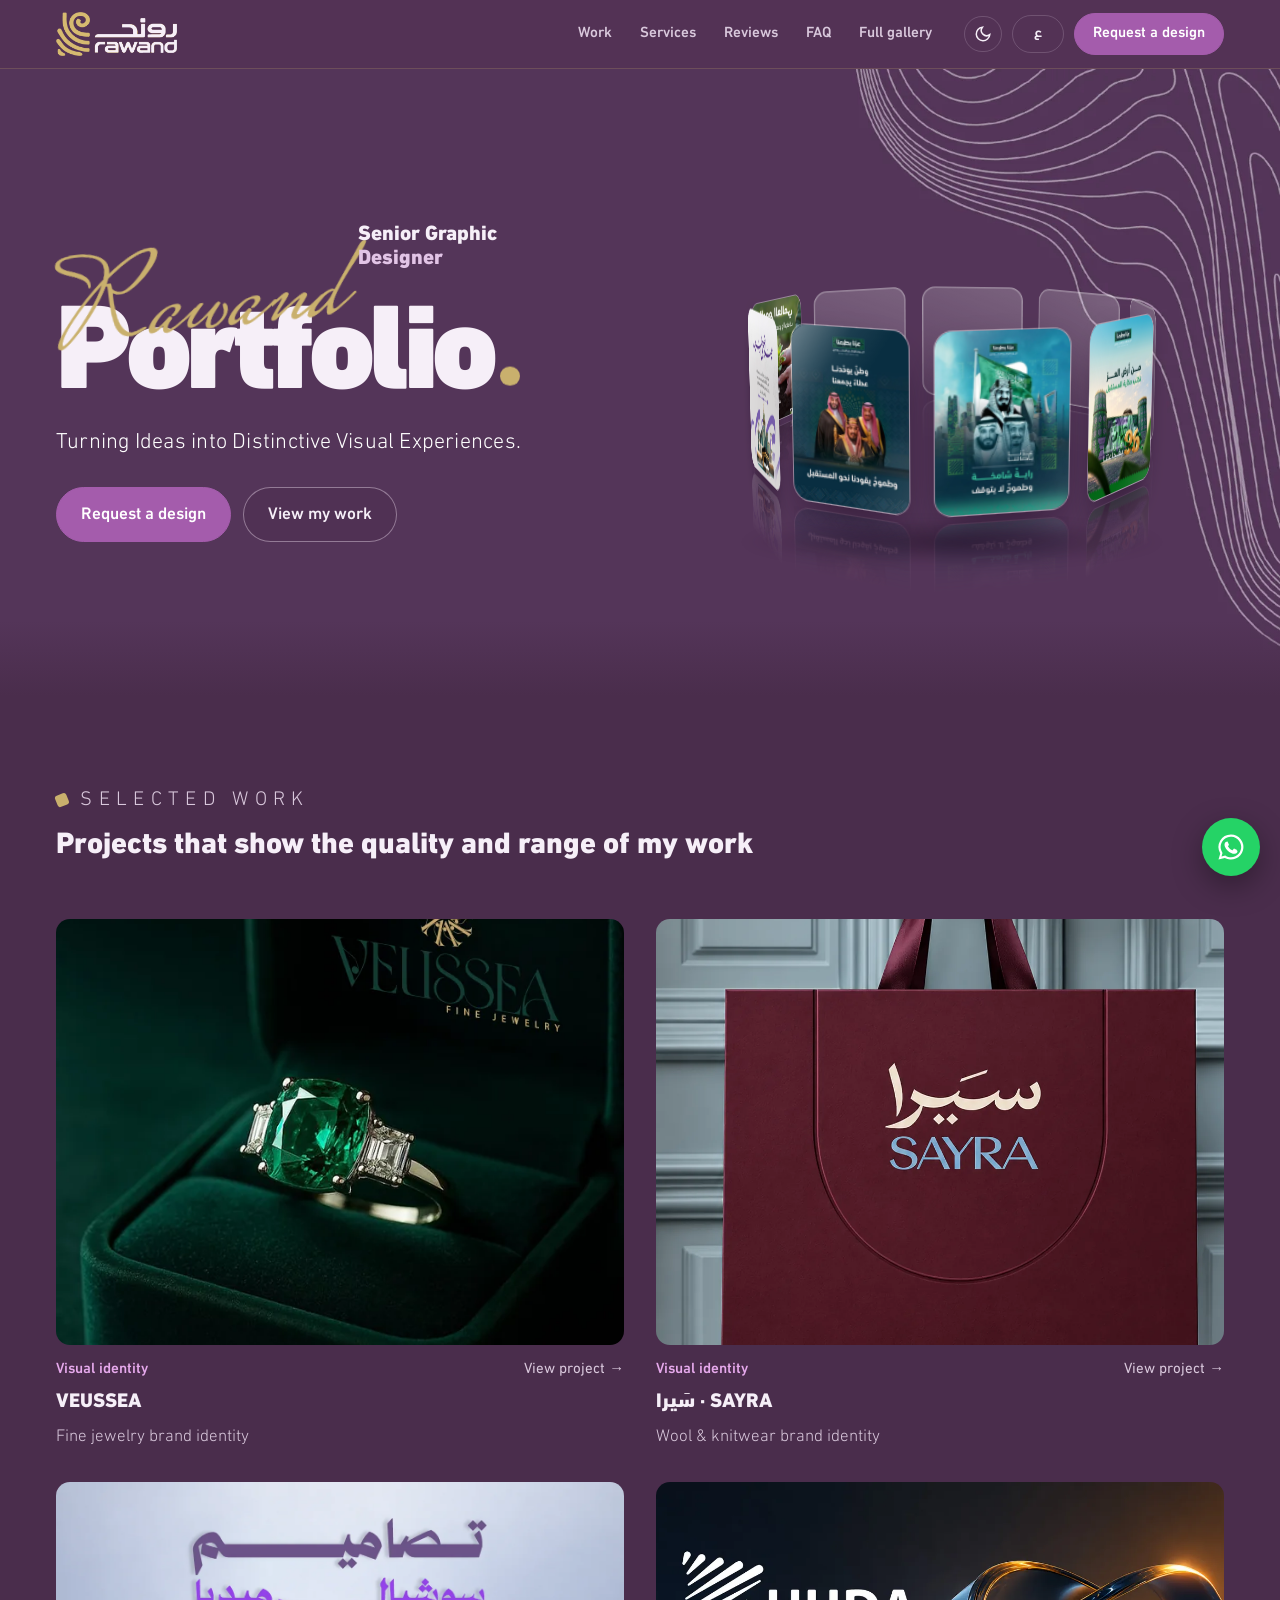
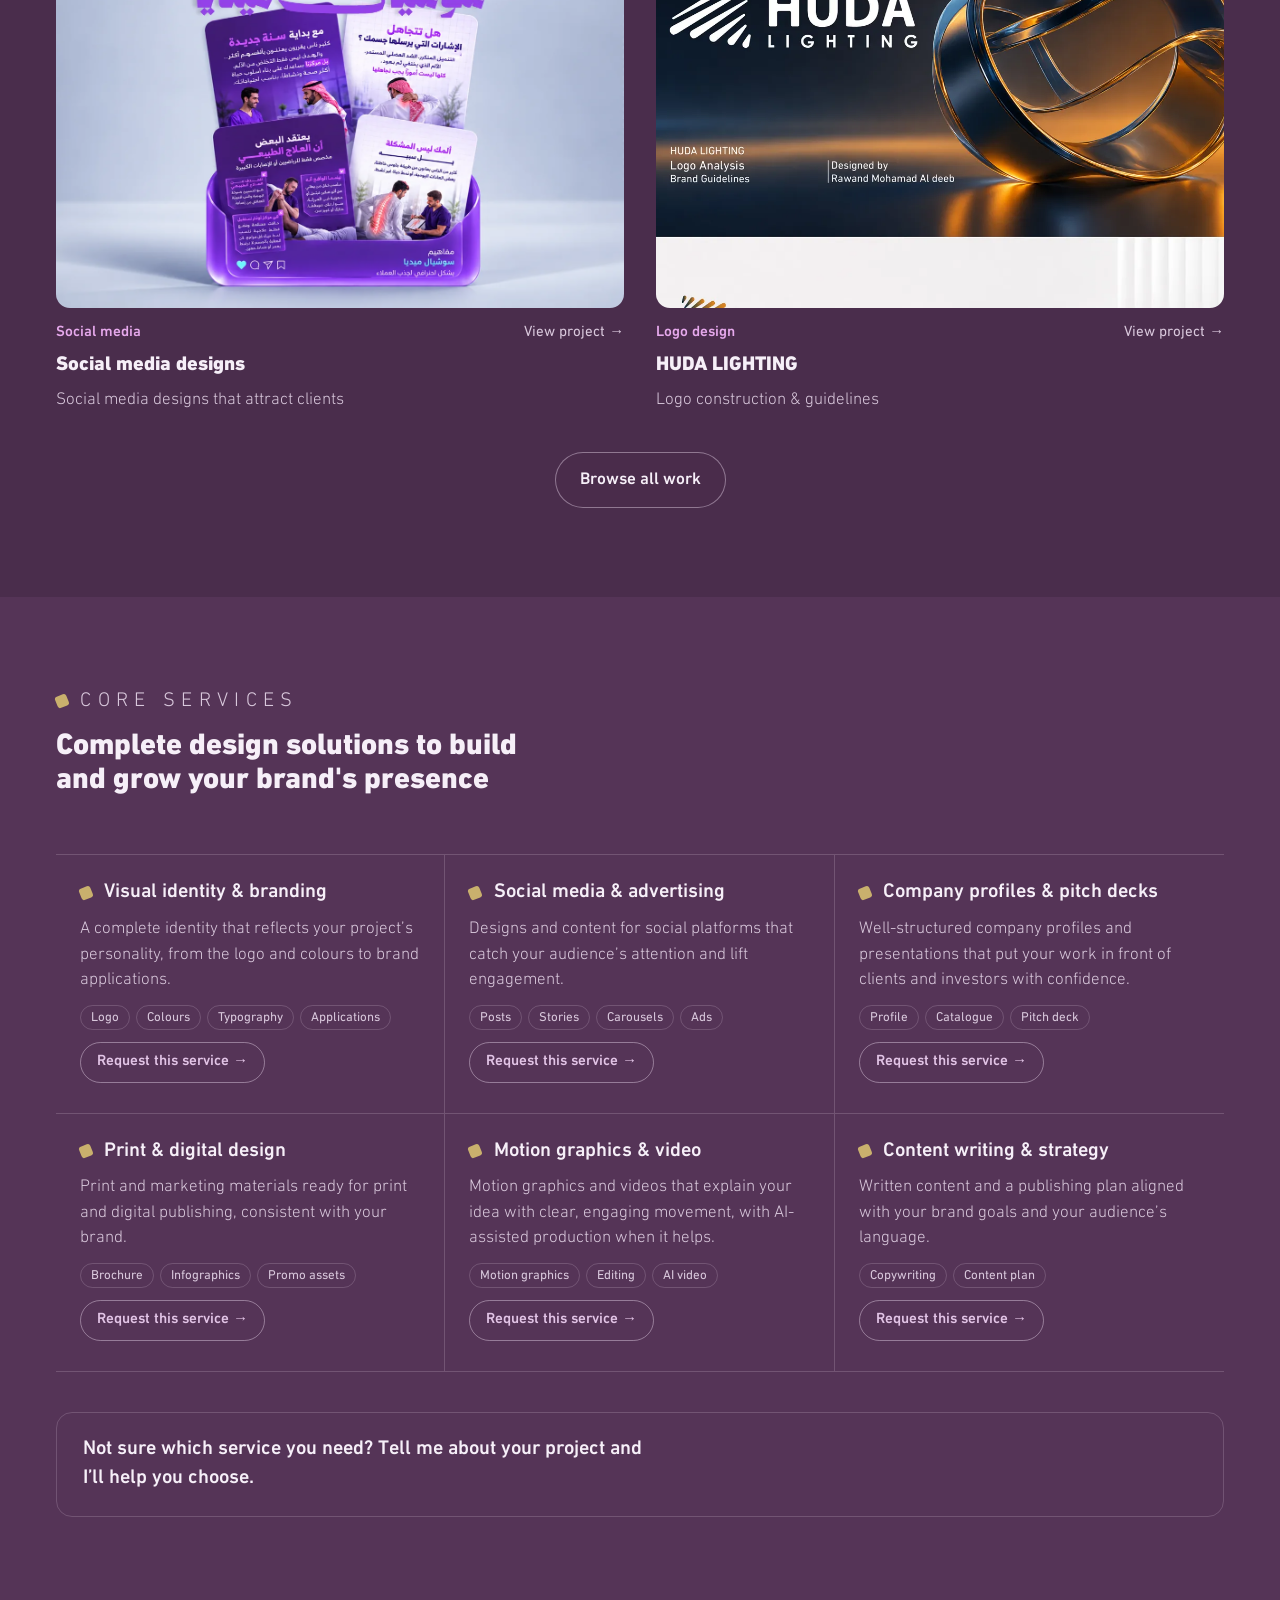
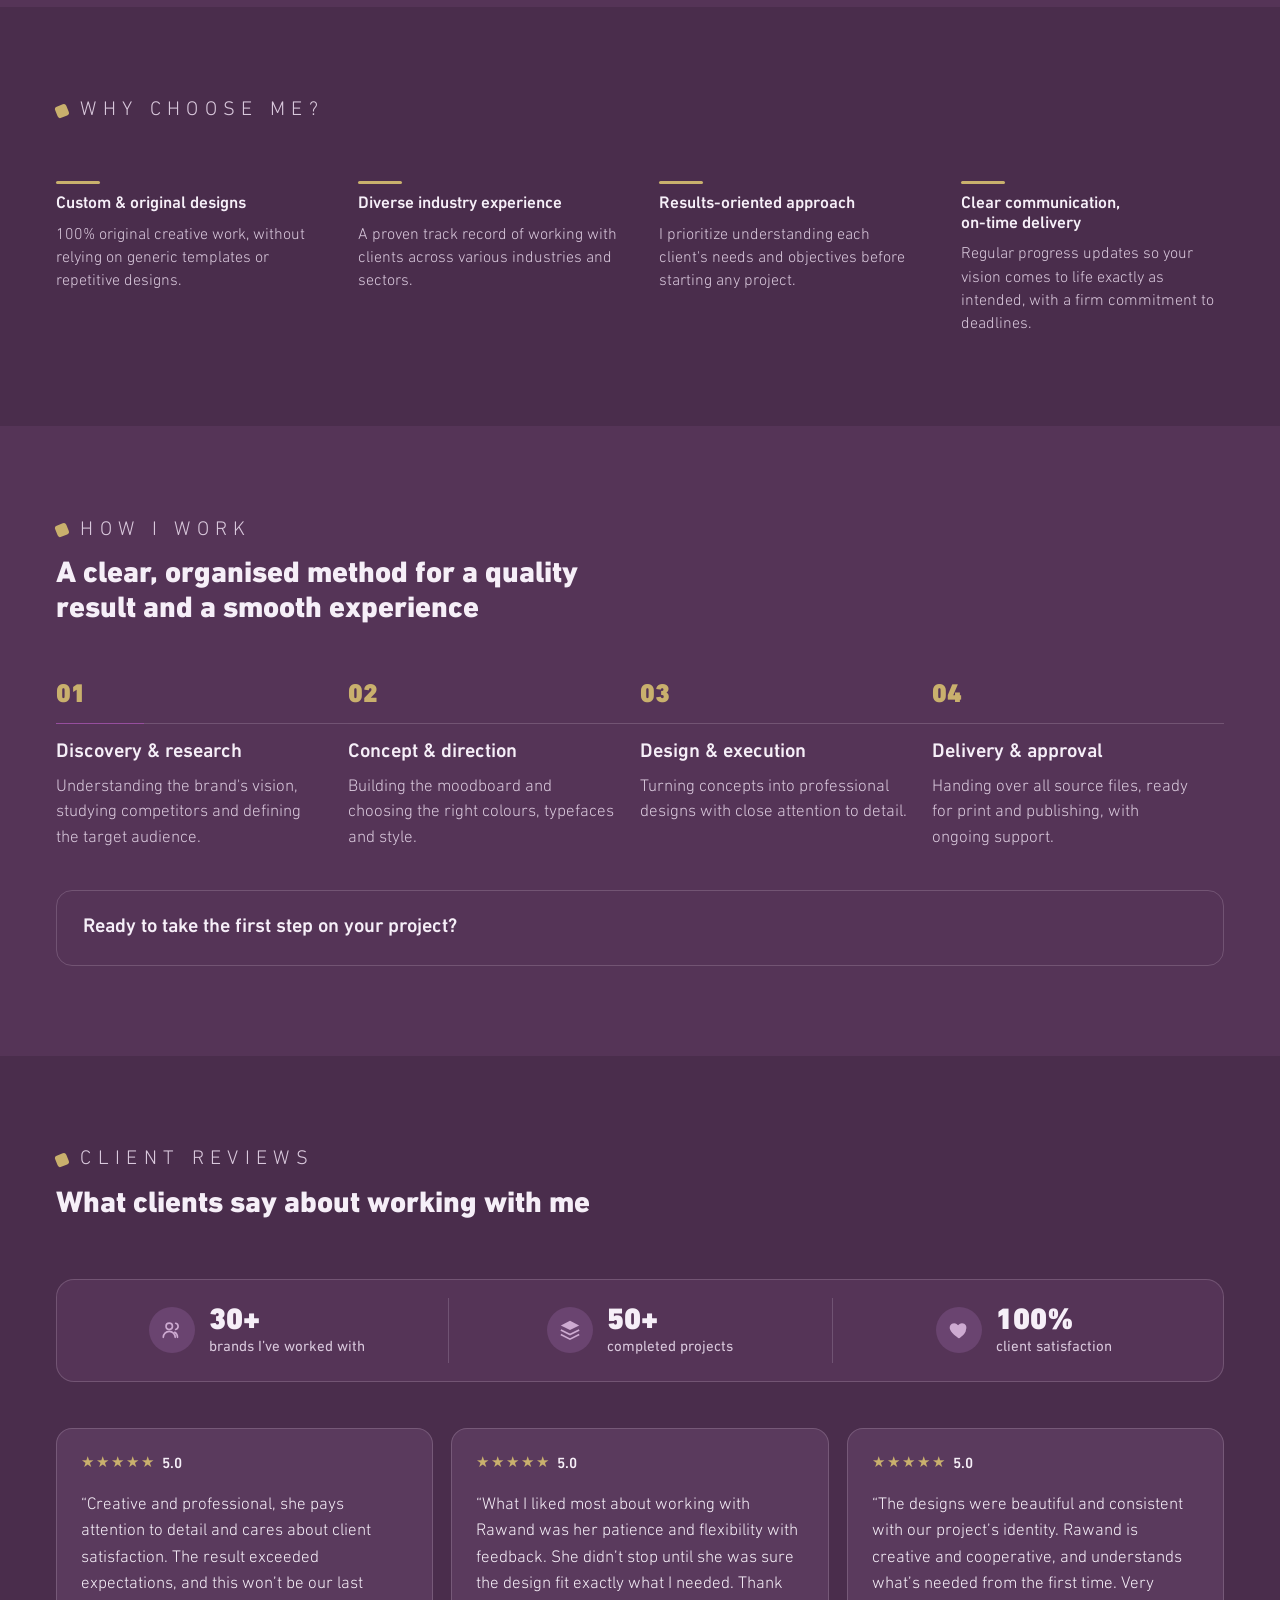
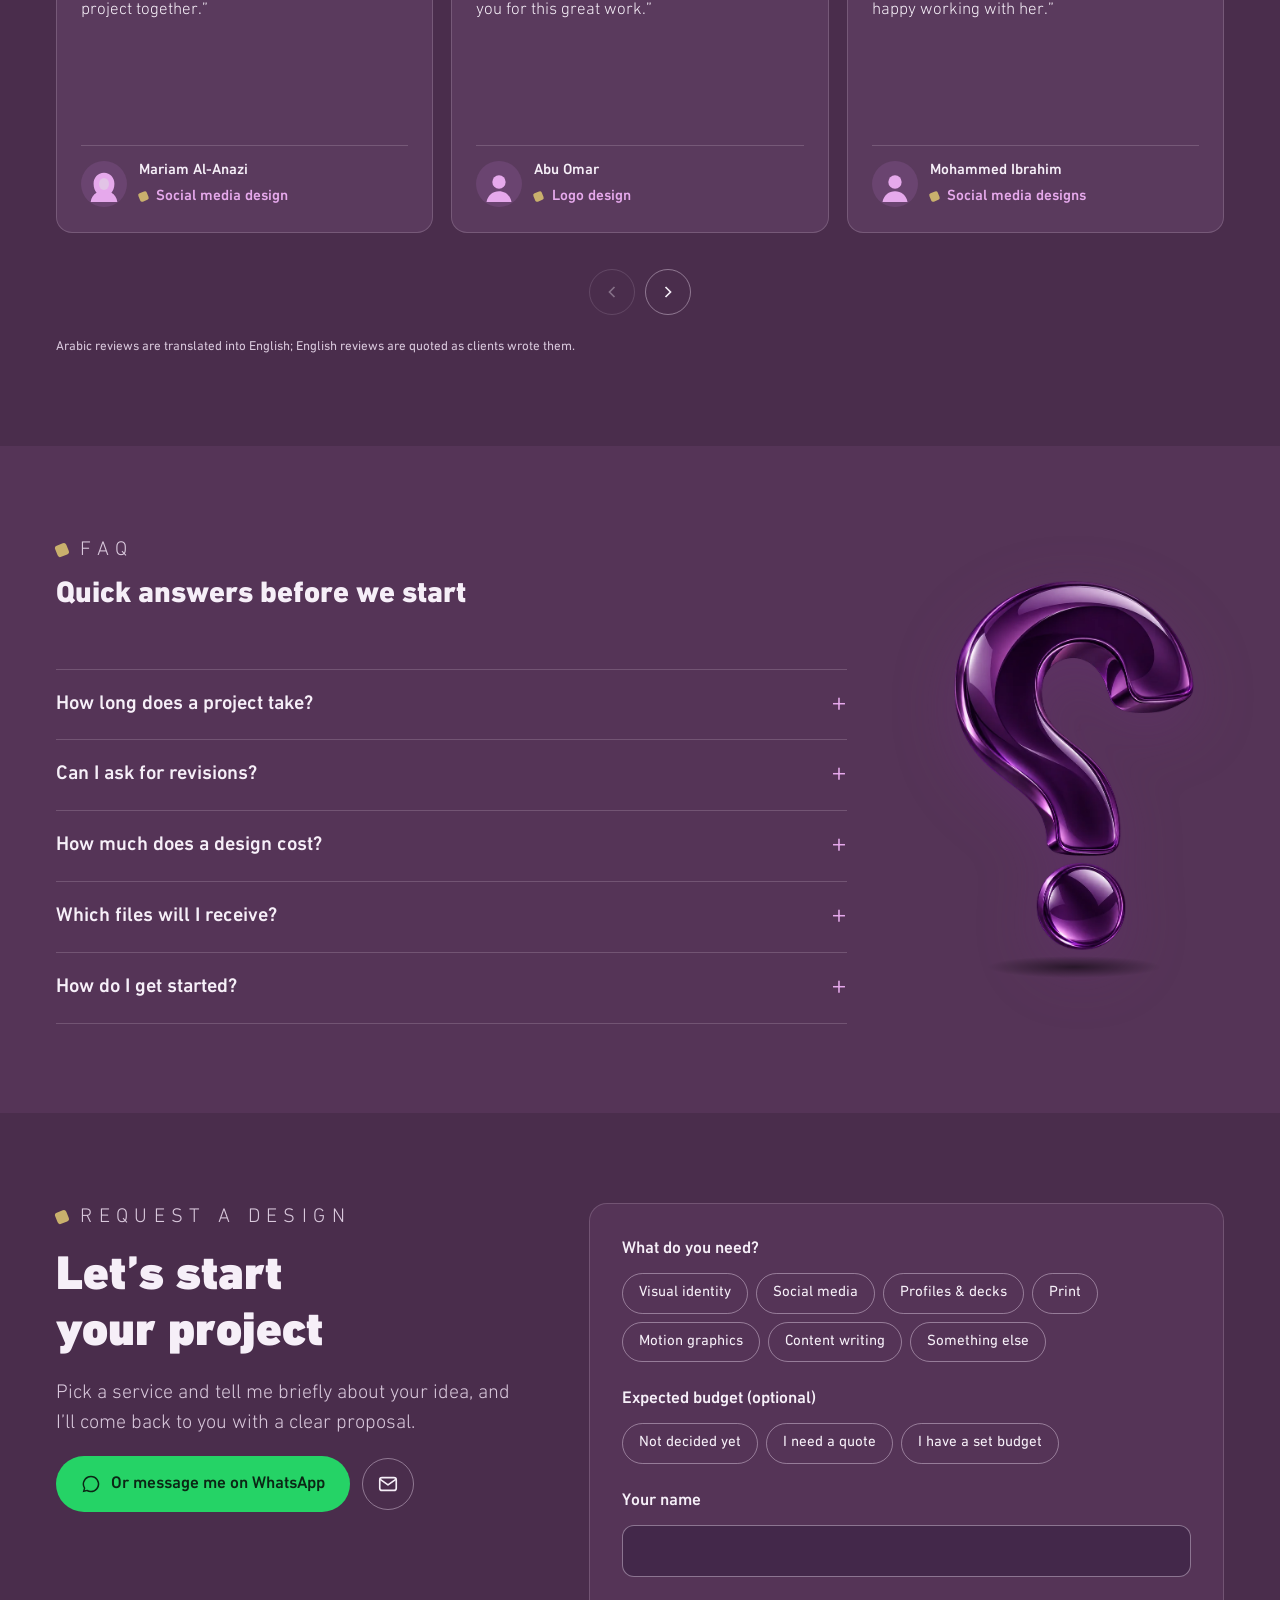
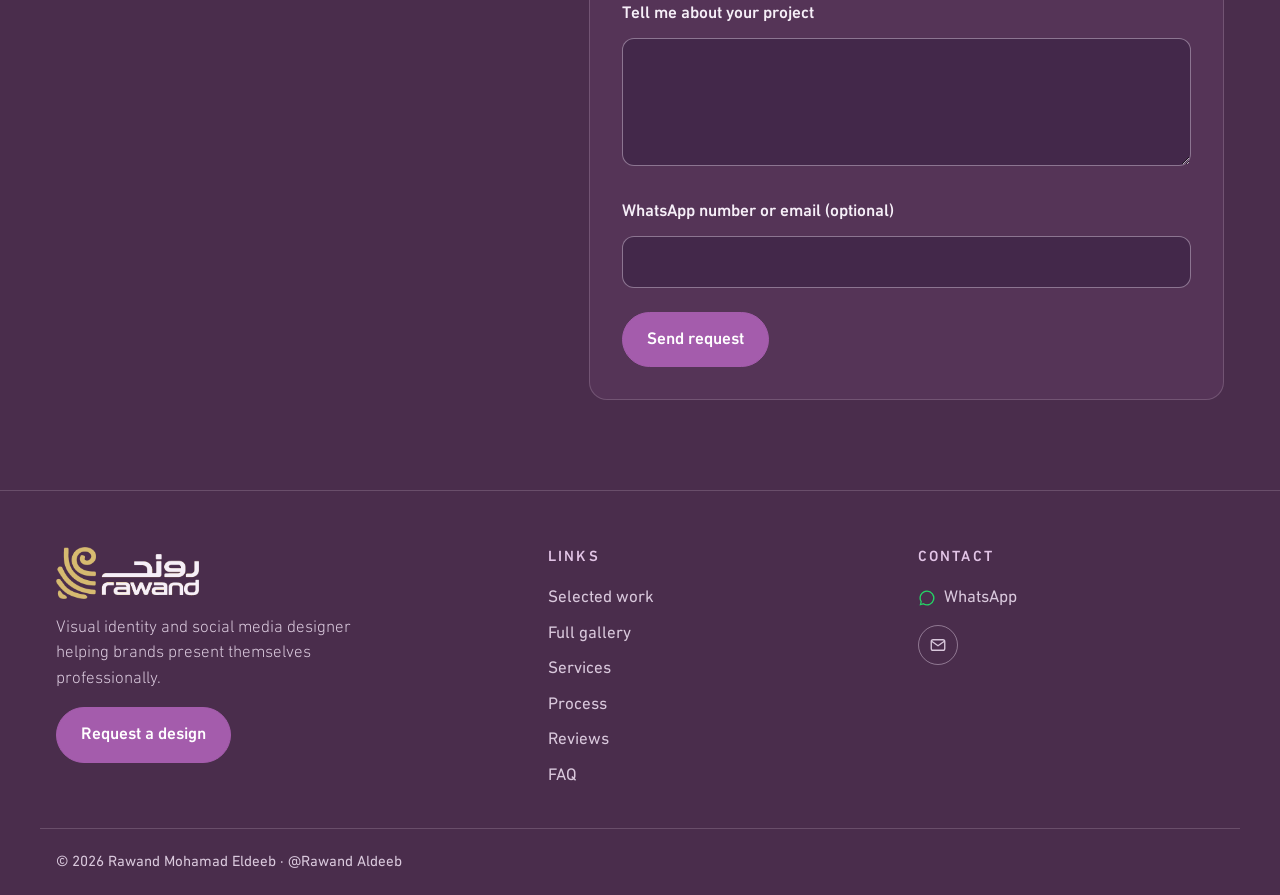
==== index.html @ 41c5c895 "Hero: drop trailing dot after Designer Co-Authored-By: Claude Opus 5.5 <noreply@anthropic.com> Claud" ====
<!doctype html><html lang="ar" dir="rtl"><head><meta charset="utf-8"><meta name=viewport content="width=device-width,initial-scale=1,viewport-fit=cover"><style>:root{color-scheme:light;box-sizing:border-box;padding-top:env(safe-area-inset-top,0px);padding-bottom:env(safe-area-inset-bottom,0px)}html{scroll-padding-top:env(safe-area-inset-top,0px)}body{margin:0;padding:0;font:14px -apple-system,BlinkMacSystemFont,sans-serif;background:#fff;color:#000}img{max-width:100%}[hidden]:not([hidden=until-found i]){display:none!important}</style><meta name="description" content="روند الديب — مصممة هوية بصرية وشعارات وسوشال ميديا. Rawand Aldeeb — brand identity & graphic designer.">
<meta property="og:title" content="Rawand Aldeeb Studio">
<meta property="og:description" content="هوية بصرية • شعارات • سوشال ميديا">
<meta property="og:image" content="https://rawandaldeebstudio.com/assets/hero.webp">
<meta property="og:url" content="https://rawandaldeebstudio.com/">
<meta name="theme-color" content="#0E0E10">
<link rel="icon" href="assets/logo-color.png">
<link rel="canonical" href="https://rawandaldeebstudio.com/">
<script>window.RW_detectLang=function(){var h=location.hash;if(h==='#en')return'en';if(h==='#ar')return'ar';try{var s=localStorage.getItem('rw-lang-pick');if(s==='en'||s==='ar')return s}catch(e){}var L=(navigator.languages&&navigator.languages.length?navigator.languages:[navigator.language||navigator.userLanguage||'ar']);return /^ar\b/i.test(String(L[0]||''))?'ar':'en'};(function(){var l=window.RW_detectLang(),r=document.documentElement;r.lang=l;r.dir=l==='ar'?'rtl':'ltr'})();</script>
</head><body>
<title>Rawand Eldeeb</title>
<meta name="claude:viewport-fit-sides" content="cover">
<meta name="color-scheme" content="dark light">
<meta name="supported-color-schemes" content="dark light">
<meta name="darkreader-lock">
<meta name="description" content="Rawand Mohamad Eldeeb — Graphic Designer: visual identity, social media, presentations and motion graphics.">
<link rel="stylesheet" href="assets/fonts.css">
<style>
/* Layout: one deep-plum world taken from the logo. Full-bleed cover hero, then calm bands
   on a 1200px column; the logo's rotated orchid square is the only recurring mark. */
:root{
  --ink:#4A2D4C;        /* page ground */
  --plum:#553457;       /* raised band */
  --brand:#381951;      /* logo purple */
  --orchid:#964E9E;     /* logo square */
  --orchid-hi:#E6A9EC;  /* orchid for text on dark */
  --lilac:#E2C4E6;      /* "Graphic designer" lilac */
  --fg:#F6EFF8;
  --muted:#D9C8DC;
  --line:rgba(240,225,243,.18);
  --line-strong:rgba(240,225,243,.42);
  --wa:#25D366;
  --gold:#C9B06D;
  --ink-rgb:74,45,76;
  --ic-bg:#6A4470;
  --ic-fg:#CDAAD1;
  --f:'DIN Next Rawand','DIN Next LT W23','Segoe UI',Tahoma,Arial,sans-serif;
  --step--1:clamp(.875rem,.85rem + .1vw,.9375rem);
  --step-0:clamp(1rem,.97rem + .15vw,1.0625rem);
  --step-1:clamp(1.05rem,1rem + .3vw,1.25rem);
  --step-2:clamp(1.35rem,1.15rem + .9vw,1.9rem);
  --step-4:clamp(2.3rem,1.5rem + 3.6vw,4.4rem);
  --gut-l:max(16px,env(safe-area-inset-left,0px));
  --gut-r:max(16px,env(safe-area-inset-right,0px));
  color-scheme:dark;
}
*,*::before,*::after{box-sizing:border-box}
html{scroll-behavior:smooth;background:var(--ink);-webkit-text-size-adjust:100%;text-size-adjust:100%}
body{background:var(--ink);color:var(--fg);font-family:var(--f);font-weight:400;font-size:var(--step-0);line-height:1.5;-webkit-font-smoothing:antialiased;overflow-x:hidden}
body::before{content:"";position:fixed;inset:0 0 auto;height:env(safe-area-inset-top,0px);z-index:60;background:var(--ink)}
img,video{max-width:100%;display:block}
a{color:inherit}
:focus-visible{outline:2px solid var(--lilac);outline-offset:3px;border-radius:4px}
h1,h2,h3{text-wrap:balance;margin:0;line-height:1.15}
p{margin:0}

/* language switching: both languages ship in the markup */
html[lang="ar"] [data-l="en"]{display:none!important}
html[lang="en"] [data-l="ar"]{display:none!important}

.wrap{max-width:1200px;margin-inline:auto;padding-left:var(--gut-l);padding-right:var(--gut-r)}
.band{padding-block:clamp(56px,7vw,96px)}
.band.alt{background:var(--plum)}

/* the logo's square */
.sq{display:inline-block;width:.62em;height:.62em;background:var(--orchid);border-radius:.14em;transform:rotate(-22deg);flex:none}

.eyebrow{display:flex;align-items:center;gap:12px;font-size:var(--step--1);font-weight:500;letter-spacing:.32em;text-transform:uppercase;color:var(--lilac)}
html[lang="ar"] .eyebrow{letter-spacing:.04em}
.sec-head{display:grid;gap:14px;margin-bottom:clamp(36px,5vw,56px);max-width:720px}
.sec-head h2{font-size:var(--step-2);font-weight:800}
.sec-head p{color:var(--muted);font-weight:300;font-size:var(--step-1);line-height:1.45}

/* buttons */
.btn{display:inline-flex;align-items:center;gap:10px;padding:14px 24px;border-radius:999px;font:inherit;font-weight:500;font-size:var(--step-0);text-decoration:none;border:1px solid transparent;cursor:pointer;transition:transform .2s ease,background .2s ease,border-color .2s ease}
.btn:hover{transform:translateY(-2px)}
.btn-wa{background:var(--wa);color:#0B2615}
.btn-wa:hover{background:#3BE07A}
.btn-ghost{border-color:var(--line-strong);color:var(--fg);background:rgba(var(--ink-rgb),.35)}
.btn-ghost:hover{border-color:var(--lilac);background:rgba(150,78,158,.18)}
.btn svg{width:20px;height:20px;flex:none}

/* header */
.hdr{position:sticky;top:env(safe-area-inset-top,0px);z-index:50;background:rgba(var(--ink-rgb),.82);backdrop-filter:blur(14px);-webkit-backdrop-filter:blur(14px);border-bottom:1px solid var(--line)}
.hdr .wrap{display:flex;align-items:center;gap:20px;min-height:72px}
.brand{display:flex;align-items:center;text-decoration:none}
.brand img{height:44px;width:auto}
.nav{display:flex;gap:4px;margin-inline-start:auto}
.nav a{padding:8px 12px;border-radius:8px;text-decoration:none;color:var(--muted);font-size:var(--step--1);font-weight:500;transition:color .2s}
.nav a:hover{color:var(--fg)}
.hdr-actions{display:flex;align-items:center;gap:10px}
.lang{font:inherit;font-weight:500;font-size:var(--step--1);color:var(--fg);background:transparent;border:1px solid var(--line);border-radius:999px;padding:7px 14px;cursor:pointer;min-width:52px}
.lang:hover{border-color:var(--lilac)}
.hdr .btn-wa{padding:9px 16px;font-size:var(--step--1)}
@media (max-width:900px){.nav{display:none}.hdr-actions{margin-inline-start:auto}}
@media (max-width:460px){.hdr .btn-wa span{display:none}.hdr .btn-wa{padding:9px}}

/* hero */
.hero{position:relative;isolation:isolate;overflow:hidden;background:var(--ink)}
.hero-img{position:absolute;inset:0;z-index:-2}
.hero-img img{width:100%;height:100%;object-fit:cover;object-position:78% 30%;animation:drift 24s ease-in-out infinite alternate}
@keyframes drift{from{transform:scale(1.02)}to{transform:scale(1.08)}}
.hero::before{content:"";position:absolute;inset:0;z-index:-1;background:linear-gradient(90deg,rgba(var(--ink-rgb),.96) 0%,rgba(var(--ink-rgb),.82) 34%,rgba(var(--ink-rgb),.25) 62%,rgba(var(--ink-rgb),0) 80%),linear-gradient(0deg,var(--ink) 0%,rgba(var(--ink-rgb),0) 22%)}
.hero .wrap{direction:ltr;min-height:clamp(460px,38vw,620px);display:grid;align-content:center;padding-block:clamp(56px,8vw,96px)}
.hero-copy{max-width:560px;display:grid;gap:18px}
.hero-copy .who{direction:ltr;display:flex;align-items:center;gap:12px;font-size:var(--step--1);color:var(--muted);letter-spacing:.06em}
.hero-copy .who b{font-weight:500;color:var(--lilac);letter-spacing:.42em}
.hero h1{font-size:var(--step-4);font-weight:900;line-height:.95;letter-spacing:-.01em;direction:ltr}
.hero h1 em{font-style:normal;color:var(--lilac);font-weight:300}
.hero .role{direction:ltr;font-size:clamp(.82rem,.75rem + .35vw,1.05rem);font-weight:500;letter-spacing:.24em;color:var(--fg);padding-top:18px;border-top:1px solid var(--line-strong);max-width:560px}
.hero .lead{font-size:var(--step-1);font-weight:300;line-height:1.5;color:var(--fg);opacity:.85;max-width:40ch}
html[lang="ar"] .hero .lead{direction:rtl;text-align:right;max-width:36ch}
.hero-cta{display:flex;flex-wrap:wrap;gap:12px}
.hero-meta{direction:ltr;display:flex;gap:28px;flex-wrap:wrap;margin-top:6px}
.hero-meta div{display:grid;line-height:1.2}
.hero-meta strong{font-size:var(--step-2);font-weight:900;color:var(--fg)}
.hero-meta span{font-size:var(--step--1);color:var(--muted)}
html[lang="ar"] .hero-meta div{direction:rtl}
.yr{position:absolute;top:clamp(24px,4vw,44px);right:var(--gut-r);font-weight:900;font-size:1.15rem;line-height:1.05;text-align:center;padding-bottom:6px;border-bottom:1px solid var(--fg);z-index:1;margin-right:clamp(0px,3vw,40px)}
@media (max-width:900px){
  .hero-img{position:relative;inset:auto;height:min(62vw,520px);min-height:260px}
  .hero::before{background:linear-gradient(0deg,var(--ink) 0%,var(--ink) calc(100% - min(62vw,520px)),rgba(var(--ink-rgb),.2) calc(100% - min(30vw,250px)),rgba(var(--ink-rgb),0) 100%)}
  .hero .wrap{min-height:0;padding-top:12px;margin-top:-56px}
  .hero-img img{object-position:80% 30%}
  html[lang="ar"] .hero .hero-copy{margin-left:auto}
}

/* about */
.about{display:grid;grid-template-columns:1.25fr .75fr;gap:clamp(32px,6vw,80px);align-items:start}
.about-text{display:grid;gap:16px;min-width:0}
.about-text .big{font-size:clamp(1.2rem,1.05rem + .6vw,1.6rem);font-weight:500;line-height:1.45}
.about-text .big mark{background:none;color:var(--orchid-hi)}
.about-text p{color:var(--muted);font-weight:300;font-size:var(--step-1);line-height:1.5;max-width:60ch}
.facts{display:grid;border-top:1px solid var(--line)}
.facts div{display:flex;justify-content:space-between;gap:16px;padding-block:16px;border-bottom:1px solid var(--line)}
.facts dt{color:var(--muted);font-size:var(--step--1)}
.facts dd{margin:0;font-weight:500;text-align:end}
.tools{display:grid;gap:14px}
.tools h3{font-size:var(--step--1);font-weight:500;color:var(--lilac);letter-spacing:.2em;text-transform:uppercase}
html[lang="ar"] .tools h3{letter-spacing:.04em}
.tool{display:flex;align-items:center;gap:14px}
.tool .ic{width:44px;height:44px;border-radius:10px;display:grid;place-items:center;font-weight:900;font-size:1.05rem;direction:ltr;background:var(--ic-bg);color:var(--ic-fg);border:1px solid var(--line);flex:none}
.tool b{display:block;font-weight:500;direction:ltr;text-align:start;line-height:1.3}
.tool small{color:var(--muted);font-size:var(--step--1)}
@media (max-width:860px){.about{grid-template-columns:1fr}}

/* services */
.svc{display:grid;grid-template-columns:repeat(3,1fr);border-top:1px solid var(--line)}
.svc article{padding:26px 24px 30px;border-bottom:1px solid var(--line);display:grid;gap:12px;align-content:start;min-width:0}
.svc article:not(:nth-child(3n)){border-inline-end:1px solid var(--line)}
.svc h3{display:flex;align-items:center;gap:12px;font-size:var(--step-1);font-weight:500}
.svc p{color:var(--muted);font-weight:300;line-height:1.5}
.svc .en-sub{direction:ltr;text-align:start;font-size:var(--step--1);color:var(--orchid-hi);letter-spacing:.06em}
@media (max-width:900px){.svc{grid-template-columns:1fr 1fr}.svc article{border-inline-end:0!important}.svc article:nth-child(odd){border-inline-end:1px solid var(--line)!important}}
@media (max-width:600px){.svc{grid-template-columns:1fr}.svc article:nth-child(n){border-inline-end:0!important;padding-inline:0}}

/* why */
.why{display:grid;grid-template-columns:repeat(4,1fr);gap:clamp(20px,3vw,40px)}
.why div{display:grid;gap:10px;align-content:start;min-width:0}
.why h3{font-size:var(--step-0);font-weight:500}
.why p{color:var(--muted);font-weight:300;font-size:.97rem}
.why .bar{height:3px;width:44px;background:var(--orchid);border-radius:2px}
@media (max-width:900px){.why{grid-template-columns:1fr 1fr}}
@media (max-width:520px){.why{grid-template-columns:1fr}}

/* process (a real sequence, so numbered) */
.steps{display:grid;grid-template-columns:repeat(4,1fr);gap:0;counter-reset:s;list-style:none;margin:0;padding:0}
.steps li{position:relative;padding-top:58px;padding-inline-end:24px;display:grid;gap:10px;align-content:start;min-width:0}
.steps li::before{counter-increment:s;content:"0" counter(s);position:absolute;top:0;inset-inline-start:0;font-weight:900;font-size:1.6rem;color:var(--lilac);line-height:1}
.steps li::after{content:"";position:absolute;top:40px;inset-inline:0;height:1px;background:var(--line)}
.steps li:first-child::after{background:linear-gradient(to var(--dir-end,right),var(--orchid) 0 30%,var(--line) 30%)}
html[dir="rtl"] .steps li:first-child::after{--dir-end:left}
.steps h3{font-size:var(--step-1);font-weight:500}
.steps p{color:var(--muted);font-weight:300}
@media (max-width:900px){.steps{grid-template-columns:1fr 1fr;row-gap:40px}}
@media (max-width:520px){.steps{grid-template-columns:1fr}}

/* work */
.tabs{display:flex;flex-wrap:wrap;gap:8px;margin-bottom:40px}
.tab{font:inherit;font-weight:500;font-size:var(--step--1);color:var(--muted);background:transparent;border:1px solid var(--line);border-radius:999px;padding:9px 18px;cursor:pointer;transition:all .2s}
.tab:hover{color:var(--fg);border-color:var(--line-strong)}
.tab[aria-pressed="true"]{background:var(--fg);color:var(--ink);border-color:var(--fg)}
.cat{display:grid;gap:24px;padding-block:8px 56px}
.cat + .cat{border-top:1px solid var(--line);padding-top:48px}
.cat-h{display:flex;align-items:baseline;justify-content:space-between;gap:16px;flex-wrap:wrap}
.cat-h h3{display:flex;align-items:center;gap:12px;font-size:var(--step-1);font-weight:800}
.cat-h span{color:var(--muted);font-size:var(--step--1);direction:ltr;letter-spacing:.18em;text-transform:uppercase}
.cat-note{line-height:1.5;color:var(--muted);font-weight:300;max-width:62ch}
.shot{position:relative;display:block;width:100%;padding:0;border:0;background:var(--plum);border-radius:14px;overflow:hidden;cursor:zoom-in;color:inherit;font:inherit}
.shot img{width:100%;height:100%;object-fit:cover;transition:transform .5s ease}
.shot:hover img{transform:scale(1.035)}
.shot .lbl{position:absolute;inset:auto 0 0 0;padding:28px 16px 12px;background:linear-gradient(0deg,rgba(var(--ink-rgb),.85),rgba(var(--ink-rgb),0));font-size:var(--step--1);font-weight:500;text-align:start;opacity:0;transition:opacity .25s}
.shot:hover .lbl,.shot:focus-visible .lbl{opacity:1}
.grid-social{display:grid;grid-template-columns:2fr 1fr;gap:16px}
.grid-social .shot{aspect-ratio:auto}
.grid-social .wide{aspect-ratio:16/9}
.grid-social .square{aspect-ratio:16/9}
.grid-social .square img{object-fit:cover;object-position:center 40%}
.posters{display:grid;grid-template-columns:repeat(5,1fr);gap:16px}
.posters .shot{aspect-ratio:3/4}
@media (max-width:820px){
  .grid-social{grid-template-columns:1fr}
  .grid-social .square{aspect-ratio:1/1}
  .posters{display:flex;overflow-x:auto;scroll-snap-type:x mandatory;padding-bottom:8px;margin-inline:calc(-1 * var(--gut-l)) calc(-1 * var(--gut-r));padding-inline:var(--gut-l) var(--gut-r)}
  .posters .shot{flex:0 0 62%;scroll-snap-align:start}
}
.case{display:grid;grid-template-columns:1.35fr 1fr;gap:clamp(24px,4vw,48px);align-items:center}
.case .shot{aspect-ratio:3/2}
.case-body{display:grid;gap:16px;align-content:center;min-width:0}
.case-body h4{font-size:var(--step-1);font-weight:800;margin:0;line-height:1.15}
.case-body .sub{color:var(--orchid-hi);font-weight:500;direction:ltr;text-align:start;letter-spacing:.08em}
.case-body p{color:var(--muted);font-weight:300}
.chips{display:flex;flex-wrap:wrap;gap:8px;list-style:none;padding:0;margin:0}
.chips li{font-size:var(--step--1);border:1px solid var(--line);border-radius:999px;padding:4px 12px;color:var(--fg)}
.swatches{display:flex;gap:10px;flex-wrap:wrap}
.swatches span{display:grid;gap:6px;justify-items:center;font-size:.8125rem;color:var(--muted);direction:ltr;font-variant-numeric:tabular-nums}
.swatches i{width:40px;height:40px;border-radius:50%;border:1px solid rgba(255,255,255,.15)}
@media (max-width:820px){.case{grid-template-columns:1fr}}
.motion{display:grid;gap:16px}
.motion video{width:100%;aspect-ratio:16/9;border-radius:14px;background:#000}
.motion .meta{display:flex;justify-content:space-between;flex-wrap:wrap;gap:12px;color:var(--muted);font-size:var(--step--1)}

/* identity brand blocks */
.brand-block{display:grid;gap:20px;padding-top:40px;margin-top:8px;border-top:1px dashed var(--line)}
.brand-head{display:grid;grid-template-columns:auto 1fr;gap:8px 40px;align-items:start}
.brand-head h4{font-size:var(--step-1);font-weight:800;margin:0;direction:ltr;text-align:start;line-height:1.2}
.brand-head .sub{color:var(--orchid-hi);font-weight:500;direction:ltr;text-align:start;letter-spacing:.08em;font-size:var(--step--1)}
.brand-desc{color:var(--muted);font-weight:300;max-width:62ch}
.brand-head .chips{grid-column:2}
.bgal{display:grid;grid-template-columns:repeat(6,1fr);gap:14px}
.bgal .shot{aspect-ratio:4/3;grid-column:span 2}
.bgal-hh .shot:nth-child(1),.bgal-hh .shot:nth-child(2){grid-column:span 3;aspect-ratio:16/10}
.bgal-ideal .shot{aspect-ratio:1/1}
.bgal-ideal .shot:nth-child(2) img{object-position:left center}
.bgal-soyo .shot{aspect-ratio:3/2}
.logo-wall-wrap{display:grid;gap:18px;margin-top:16px}
.logo-wall{display:grid;grid-template-columns:repeat(6,1fr);gap:12px;direction:ltr}
.logo-tile{background:#fff;aspect-ratio:4/3;display:grid;place-items:center;padding:14%;border-radius:12px}
.logo-tile img{position:absolute;inset:14%;width:72%;height:72%;object-fit:contain}

@media (max-width:900px){.logo-wall{grid-template-columns:repeat(3,1fr)}.brand-head{grid-template-columns:1fr}.brand-head .chips{grid-column:auto}}
@media (max-width:620px){
  .logo-wall{grid-template-columns:repeat(2,1fr)}
  .bgal{grid-template-columns:1fr 1fr;gap:10px}
  .bgal .shot,.bgal-hh .shot:nth-child(2){grid-column:span 1;aspect-ratio:1/1}
  .bgal-hh .shot:nth-child(1),.bgal-ideal .shot:nth-child(1),.bgal-soyo .shot:nth-child(1){grid-column:span 2;aspect-ratio:16/10}
}

/* SULAF featured identity */
.brand-block.sulaf{border-top:1px solid var(--line);padding-top:48px}
.sulaf-head{display:grid;grid-template-columns:minmax(0,.8fr) minmax(0,1.2fr);gap:clamp(24px,4vw,56px);align-items:start}
.sulaf-title{display:grid;gap:10px}
.sulaf-title .sub{color:var(--orchid-hi);font-weight:500;direction:ltr;text-align:start;letter-spacing:.12em;font-size:var(--step--1);text-transform:uppercase}
.sulaf-title h4{margin:0;display:flex;align-items:baseline;gap:18px;flex-wrap:wrap;line-height:1}
.sulaf-title .ar-name{font-size:clamp(2.6rem,2rem + 2.4vw,4rem);font-weight:900;color:#8FB7C2}
.sulaf-title .en-name{font-size:var(--step-0);font-weight:300;letter-spacing:.6em;color:var(--fg);direction:ltr}
.sulaf-text{display:grid;gap:16px}
.pantone{display:flex;gap:10px;flex-wrap:wrap}
.pt{direction:ltr;text-align:left;display:grid;grid-template-columns:auto;gap:2px;background:#fff;color:#1d1d1f;border-radius:8px;padding:6px 6px 10px;width:132px}
.pt i{display:block;height:44px;border-radius:4px}
.pt b{font-size:.8125rem;font-weight:800;margin-top:6px;padding-inline:4px}
.pt small{font-size:.8125rem;color:#555;padding-inline:4px}
.bgal-sulaf .shot{aspect-ratio:4/5}
.bgal-sulaf .s-sketch{grid-column:span 4;aspect-ratio:4/3}
.bgal-sulaf .s-ribbon{grid-column:span 2;aspect-ratio:auto;height:100%}
.bgal-sulaf .shot:nth-child(8) img{object-position:right center}
@media (max-width:900px){.sulaf-head{grid-template-columns:1fr}}
@media (max-width:620px){
  .bgal-sulaf .shot,.bgal-sulaf .s-ribbon{grid-column:span 1;aspect-ratio:4/5}
  .bgal-sulaf .s-sketch{grid-column:span 2;aspect-ratio:4/3}
  .bgal-sulaf .s-ribbon{aspect-ratio:4/5;height:auto}
  .pt{width:calc(33.3% - 7px);min-width:96px}
  .bgal-sulaf .shot:nth-child(8){grid-column:span 2;aspect-ratio:1/1}
}

/* stories strip */
.story-block{display:grid;gap:18px;padding-top:32px;margin-top:8px;border-top:1px dashed var(--line)}
.story-head{display:grid;gap:8px}
.story-head h4{margin:0;font-size:var(--step-1);font-weight:800}
.stories{display:flex;gap:14px;overflow-x:auto;scroll-snap-type:x mandatory;padding-bottom:10px;scrollbar-width:thin;scrollbar-color:var(--orchid) transparent}
.stories .shot{flex:0 0 clamp(170px,19%,230px);aspect-ratio:9/16;scroll-snap-align:start;border-radius:16px}
.swipe-hint{color:var(--muted);font-size:var(--step--1)}
@media (max-width:620px){.stories{margin-inline:calc(-1 * var(--gut-l)) calc(-1 * var(--gut-r));padding-inline:var(--gut-l) var(--gut-r)}.stories .shot{flex-basis:58%}}

.story-head .en-tag{font-size:var(--step--1);font-weight:500;color:var(--orchid-hi);letter-spacing:.08em;margin-inline-start:10px;direction:ltr;unicode-bidi:isolate}
html[lang="en"] .story-head .en-tag{display:none}
.gm{display:grid;grid-template-columns:repeat(5,1fr);gap:14px}
.gm .shot{aspect-ratio:4/5}
@media (max-width:820px){
  .gm{display:flex;overflow-x:auto;scroll-snap-type:x mandatory;padding-bottom:8px;margin-inline:calc(-1 * var(--gut-l)) calc(-1 * var(--gut-r));padding-inline:var(--gut-l) var(--gut-r)}
  .gm .shot{flex:0 0 66%;scroll-snap-align:start}
}

.social-cover{aspect-ratio:16/9}

.veussea .v-name{color:#C9A86A;font-weight:800;letter-spacing:.06em;direction:ltr}
.vgal{display:grid;grid-template-columns:repeat(5,1fr);gap:14px}
.vgal .shot{aspect-ratio:3/4;background:#F7F6F2}
@media (max-width:900px){.vgal{grid-template-columns:repeat(3,1fr)}.vgal .shot:first-child{grid-column:span 3;aspect-ratio:4/3}.vgal .shot:first-child img{object-fit:contain}}
@media (max-width:620px){.vgal{grid-template-columns:1fr 1fr;gap:10px}.vgal .shot:first-child{grid-column:span 2}}

.brand-block.first{border-top:0;padding-top:0;margin-top:0;margin-bottom:40px}

.case-last{padding-top:40px;margin-top:8px;border-top:1px dashed var(--line)}

/* light mode — greyscale ground taken from the light cover photo */
html[data-mode="light"]{
  --ink:#F2F1EF; --plum:#E6E4E1; --fg:#1C1A1D; --muted:#5E5961;
  --lilac:#6E3F78; --orchid-hi:#8A4A93; --orchid:#964E9E;
  --line:rgba(28,26,29,.12); --line-strong:rgba(28,26,29,.3);
  --ink-rgb:242,241,239; --ic-bg:#E9E1EC; --ic-fg:#381951;
  color-scheme:light;
}
.logo-d,.hero-l{display:none!important}
html[data-mode="light"] .logo-l,html[data-mode="light"] .hero-d{display:none!important}
html[data-mode="light"] .logo-d,html[data-mode="light"] .hero-l{display:block!important}
html[data-mode="light"] .shot .lbl{color:#fff;background:linear-gradient(0deg,rgba(20,20,22,.8),rgba(20,20,22,0))}
html[data-mode="light"] .tab[aria-pressed="true"]{background:var(--fg);color:var(--ink)}
.mode{font:inherit;color:var(--fg);background:transparent;border:1px solid var(--line);border-radius:999px;width:38px;height:36px;display:grid;place-items:center;cursor:pointer;padding:0}
.mode:hover{border-color:var(--lilac)}
.mode svg{width:18px;height:18px}
.mode .sun{display:none}
html[data-mode="light"] .mode .sun{display:block}
html[data-mode="light"] .mode .moon{display:none}
html{transition:background .3s}

.sayra .s-name{color:#A8C8E6}
html[data-mode="light"] .sayra .s-name{color:#4A1228}
html[data-mode="light"] .sulaf:not(.sayra):not(.veussea) .ar-name{color:#3F6F7C}

/* ---- conversion layer ---- */
.btn-primary{background:var(--orchid);color:#fff;border-color:var(--orchid)}
.btn-primary:hover{background:#A95DB1;border-color:#A95DB1}
.hdr .hdr-cta{padding:9px 18px;font-size:var(--step--1);white-space:nowrap}
@media (max-width:460px){.hdr .hdr-cta{padding:8px 12px}.hdr-actions{gap:6px}}
@media (max-width:1100px){.nav{display:none}.hdr-actions{margin-inline-start:auto}}
.hero-copy .who b{letter-spacing:.24em}
.hero h1.hero-h{font-weight:500;font-size:clamp(1.7rem,1.1rem + 2vw,2.7rem);line-height:1.3;direction:inherit;letter-spacing:0}
.hero h1.hero-h em{font-style:normal;font-weight:500;color:var(--lilac)}
html[lang="ar"] .hero-copy{direction:rtl;text-align:right}
html[lang="ar"] .hero .lead{direction:rtl;text-align:right;max-width:40ch}
.hero-cta{display:flex;flex-wrap:wrap;gap:12px;margin-top:4px}
.sel{display:grid;grid-template-columns:repeat(2,1fr);gap:clamp(20px,3vw,32px)}
.sel-card{display:grid;gap:10px;text-decoration:none;color:inherit;align-content:start}
.sel-card .ph{display:block;aspect-ratio:4/3;border-radius:14px;overflow:hidden;background:var(--plum)}
.sel-card img{width:100%;height:100%;object-fit:cover;transition:transform .5s ease}
.sel-card:hover img{transform:scale(1.04)}
.sel-meta{display:flex;justify-content:space-between;align-items:baseline;gap:12px;margin-top:4px}
.sel-card .tag{color:var(--orchid-hi);font-size:var(--step--1);font-weight:500}
.sel-card .go{color:var(--muted);font-size:var(--step--1);transition:color .2s}
.sel-card:hover .go{color:var(--fg)}
.sel-card h3{font-size:var(--step-1);font-weight:800}
.sel-card p{color:var(--muted);font-weight:300}
.sel-more{margin-top:40px;display:flex;justify-content:center}
@media (max-width:700px){.sel{grid-template-columns:1fr}}
.svc article{display:flex;flex-direction:column;gap:12px}
.svc .tags{list-style:none;padding:0;margin:0;display:flex;flex-wrap:wrap;gap:6px}
.svc .tags li{font-size:.8125rem;border:1px solid var(--line);border-radius:999px;padding:2px 10px;color:var(--muted)}
.svc-cta{margin-top:auto;align-self:flex-start;font:inherit;font-weight:500;font-size:var(--step--1);color:var(--lilac);background:none;border:1px solid var(--line-strong);border-radius:999px;padding:8px 16px;cursor:pointer;transition:all .2s}
.svc-cta:hover{background:var(--orchid);color:#fff;border-color:var(--orchid)}
html[lang="en"] .svc-cta .arr{display:inline-block;transform:scaleX(-1)}
.cta-row{margin-top:40px;display:flex;flex-wrap:wrap;align-items:center;justify-content:space-between;gap:16px;padding:22px 26px;border:1px solid var(--line);border-radius:16px}
.cta-row p{font-size:var(--step-1);font-weight:500;max-width:52ch}
.faq{display:grid;max-width:860px;border-top:1px solid var(--line)}
.faq details{border-bottom:1px solid var(--line)}
.faq summary{cursor:pointer;list-style:none;padding:20px 0;font-weight:500;font-size:var(--step-1);display:flex;justify-content:space-between;align-items:center;gap:16px}
.faq summary::-webkit-details-marker{display:none}
.faq summary::after{content:"+";color:var(--orchid-hi);font-weight:300;font-size:1.5em;line-height:1;flex:none}
.faq details[open] summary::after{content:"−"}
.faq details p{color:var(--muted);font-weight:300;padding-bottom:22px;max-width:65ch}
.contact{display:grid;grid-template-columns:minmax(0,.85fr) minmax(0,1.15fr);gap:clamp(28px,5vw,64px);align-items:start}
.contact-intro{display:grid;gap:18px;justify-items:start}
.contact-intro h2{font-size:clamp(1.9rem,1.3rem + 2.2vw,3rem);font-weight:900}
.contact-intro p{color:var(--muted);font-weight:300;font-size:var(--step-1);line-height:1.5}
.req{display:grid;gap:24px;padding:clamp(20px,3vw,32px);border:1px solid var(--line);border-radius:18px;background:var(--plum);min-width:0}
.req fieldset{border:0;padding:0;margin:0;min-width:0}
.req legend,.req .fld label{display:block;font-weight:500;margin-bottom:12px;padding:0}
.pills{display:flex;flex-wrap:wrap;gap:8px}
.pill{position:relative}
.pill input{position:absolute;opacity:0;width:1px;height:1px}
.pill>span{display:inline-block;padding:8px 16px;border:1px solid var(--line-strong);border-radius:999px;font-size:var(--step--1);cursor:pointer;transition:all .15s}
.pill>span:hover{border-color:var(--lilac)}
.pill input:checked+span{background:var(--orchid);border-color:var(--orchid);color:#fff}
.pill input:focus-visible+span{outline:2px solid var(--lilac);outline-offset:2px}
.req input[type="text"],.req textarea{font:inherit;color:var(--fg);background:var(--ink);border:1px solid var(--line-strong);border-radius:12px;padding:12px 14px;width:100%}
.req textarea{resize:vertical;min-height:120px}
.req input:focus,.req textarea:focus{outline:2px solid var(--lilac);outline-offset:1px}
.req .btn-primary{justify-self:start}
.err{color:#E37B7B;font-size:var(--step--1)}
html[data-mode="light"] .err{color:#B3261E}
.ok{display:grid;gap:10px;padding:20px;border-radius:14px;border:1px solid var(--orchid);background:var(--ink)}
.ok b{font-size:var(--step-1)}
.ok p{color:var(--muted)}
.ok-actions{display:flex;flex-wrap:wrap;gap:12px;align-items:center}
.linkish{font:inherit;font-size:var(--step--1);color:var(--muted);background:none;border:0;text-decoration:underline;cursor:pointer}
@media (max-width:860px){.contact{grid-template-columns:1fr}}
.back{display:inline-flex;margin-bottom:28px;color:var(--lilac);text-decoration:none;font-weight:500}
.back:hover{text-decoration:underline}

section[id],[id^="g-"]{scroll-margin-top:88px}

.faq-layout{display:grid;grid-template-columns:minmax(0,1fr) minmax(180px,300px);gap:clamp(32px,6vw,80px);align-items:center}
.q-art{position:relative;display:grid;justify-items:center;padding-bottom:28px}
.q-art img{width:min(100%,240px);height:auto;animation:qfloat 6s ease-in-out infinite;filter:drop-shadow(0 18px 30px rgba(120,40,140,.25))}
.q-shadow{position:absolute;bottom:0;width:58%;height:22px;border-radius:50%;background:radial-gradient(closest-side,rgba(0,0,0,.55),rgba(0,0,0,0));animation:qshadow 6s ease-in-out infinite}
html[data-mode="light"] .q-shadow{background:radial-gradient(closest-side,rgba(40,20,50,.28),rgba(40,20,50,0))}
@keyframes qfloat{0%,100%{transform:translateY(0) rotate(-3deg)}50%{transform:translateY(-14px) rotate(2deg)}}
@keyframes qshadow{0%,100%{transform:scaleX(1);opacity:1}50%{transform:scaleX(.82);opacity:.65}}
@media (max-width:760px){.faq-layout{grid-template-columns:1fr}.q-art{order:-1;margin-bottom:-12px}.q-art img{width:120px}.q-shadow{width:90px;height:14px}}

.ftr-grid{display:grid;grid-template-columns:1.4fr 1fr 1fr;gap:clamp(28px,5vw,64px);padding-block:56px 40px;align-items:start}
.ftr-brand{display:grid;gap:16px;justify-items:start}
.ftr-brand img{height:56px;width:auto}
.ftr-brand p{color:var(--muted);font-weight:300;max-width:38ch}
.ftr-col{display:grid;gap:10px;align-content:start}
.ftr-col h4{margin:0 0 6px;font-size:var(--step--1);font-weight:500;color:var(--lilac);letter-spacing:.14em;text-transform:uppercase}
html[lang="ar"] .ftr-col h4{letter-spacing:.02em}
.ftr-col a{color:var(--muted);text-decoration:none;width:fit-content}
.ftr-col a:hover{color:var(--fg)}
.ftr-wa{display:inline-flex;align-items:center;gap:8px}
.ftr-wa svg{width:18px;height:18px;color:var(--wa)}
.ftr-bottom{border-top:1px solid var(--line);padding-block:20px}
.ftr-bottom small{color:var(--muted);font-size:var(--step--1)}
@media (max-width:760px){.ftr-grid{grid-template-columns:1fr 1fr}.ftr-brand{grid-column:1/-1}}

.t-head{max-width:none}
.t-stats{display:flex;flex-wrap:wrap;gap:12px 32px;margin-top:6px}
.t-stats span{display:flex;align-items:baseline;gap:10px;color:var(--muted);font-size:var(--step--1)}
.t-stats b{font-size:var(--step-2);font-weight:900;color:var(--fg)}
.tgrid{display:flex;gap:18px;overflow-x:auto;scroll-snap-type:x mandatory;scroll-behavior:smooth;scrollbar-width:none;padding-bottom:4px}
.tgrid::-webkit-scrollbar{display:none}
.tgrid{padding-top:10px;padding-bottom:14px}
.tcard{transition:transform .35s cubic-bezier(.2,.7,.3,1),box-shadow .35s ease,border-color .35s ease}
.tcard:hover{transform:translateY(-6px);border-color:var(--line-strong);box-shadow:0 14px 30px -12px rgba(150,78,158,.35)}
.tgrid .tcard{flex:0 0 calc((100% - 36px)/3);scroll-snap-align:start}
.tcard{margin:0;display:flex;flex-direction:column;gap:16px;padding:24px;border:1px solid var(--line);border-radius:16px;background:var(--ink);min-width:0}
.t-top{display:flex;justify-content:space-between;align-items:center;gap:12px}
.stars{color:#E8B649;letter-spacing:2px;font-size:.95rem;display:inline-flex;align-items:center;gap:6px;direction:ltr}
.stars b{color:var(--fg);font-weight:500;letter-spacing:0;font-size:var(--step--1)}
.t-date{color:var(--muted);font-size:.8125rem}
.tcard blockquote{margin:0}
.tcard blockquote p{font-weight:300;line-height:1.55}
.tcard figcaption{margin-top:auto;display:flex;align-items:center;gap:10px;color:var(--orchid-hi);font-weight:500;font-size:var(--step--1);padding-top:14px;border-top:1px solid var(--line)}
.t-note{margin-top:22px;color:var(--muted);font-size:.8125rem}

.stats-bar{display:grid;grid-template-columns:repeat(3,1fr);margin-bottom:36px;padding:18px 8px;border:1px solid var(--line);border-radius:18px;background:var(--plum)}
.stat{display:flex;align-items:center;justify-content:center;gap:14px;padding:6px 16px}
.stat+.stat{border-inline-start:1px solid var(--line)}
.st-ic{width:46px;height:46px;border-radius:50%;display:grid;place-items:center;background:var(--ic-bg);color:var(--ic-fg);flex:none}
.st-ic svg{width:22px;height:22px}
.st-tx{display:grid;line-height:1.2}
.st-tx b{font-size:var(--step-2);font-weight:900}
.st-tx small{color:var(--muted);font-size:var(--step--1)}
.t-name{font-weight:500;color:var(--fg)}
.t-proj{display:flex;align-items:center;gap:8px;color:var(--orchid-hi);font-size:var(--step--1)}
.tcard figcaption{flex-direction:row;align-items:center;gap:12px}
.t-who{display:grid;gap:3px;min-width:0}
.t-av{width:46px;height:46px;border-radius:50%;flex:none;display:grid;place-items:end center;overflow:hidden;background:var(--ic-bg);color:var(--orchid-hi);--av-face:var(--lilac)}
.t-av svg{width:40px;height:40px}
html[data-mode="light"] .t-av{color:var(--orchid);--av-face:#F4EEF5}
.t-nav{display:flex;gap:10px;justify-content:center;margin-top:22px}
.t-arrow{width:46px;height:46px;border-radius:50%;border:1px solid var(--line-strong);background:transparent;color:var(--fg);display:grid;place-items:center;cursor:pointer;transition:all .2s}
.t-arrow:hover:not(:disabled){background:var(--orchid);border-color:var(--orchid);color:#fff}
.t-arrow:disabled{opacity:.35;cursor:default}
.t-arrow svg{width:20px;height:20px}
html[dir="ltr"] .t-arrow svg{transform:scaleX(-1)}
@media (max-width:900px){.tgrid .tcard{flex-basis:calc((100% - 18px)/2)}}
@media (max-width:640px){.tgrid .tcard{flex-basis:100%}.stats-bar{grid-template-columns:1fr;padding:6px 16px}.stat{justify-content:flex-start;padding:14px 4px}.stat+.stat{border-inline-start:0;border-top:1px solid var(--line)}}

/* ---- email ---- */
.mail{display:grid;gap:6px;padding-top:6px}
.mail-lbl{color:var(--muted);font-size:var(--step--1)}
.mail-row{display:flex;flex-wrap:wrap;align-items:center;gap:10px}
.mail-row a{color:var(--fg);font-weight:500;font-size:var(--step-0);text-decoration:none;border-bottom:1px solid var(--line-strong);user-select:all;word-break:break-all}
.mail-row a:hover{border-color:var(--lilac);color:var(--lilac)}
.ftr-mail{display:inline-flex;align-items:center;gap:8px;word-break:break-all}
.ftr-mail svg{width:18px;height:18px;flex:none;color:var(--lilac)}

/* ---- sticky gallery filter ---- */
.tabs{position:sticky;top:calc(env(safe-area-inset-top,0px) + 72px);z-index:40;background:var(--ink);padding-block:14px;margin-inline:calc(-1 * var(--gut-l)) calc(-1 * var(--gut-r));padding-inline:var(--gut-l) var(--gut-r);margin-bottom:28px;border-bottom:1px solid transparent;transition:border-color .25s,box-shadow .25s}
.tabs.stuck{border-bottom-color:var(--line);box-shadow:0 12px 22px -18px rgba(0,0,0,.6)}
@media (max-width:700px){.tabs{flex-wrap:nowrap;overflow-x:auto;scrollbar-width:none}.tabs::-webkit-scrollbar{display:none}.tab{flex:none}}
.cat,#gallery [id^="g-"]{scroll-margin-top:160px}

/* ---- button interactions ---- */
.btn,.tab,.svc-cta,.t-arrow,.lang,.mode,.pill>span,.copy,.lb-x{transition:transform .28s cubic-bezier(.2,.7,.3,1),background-color .25s ease,border-color .25s ease,color .25s ease,box-shadow .28s ease}
.btn{position:relative;overflow:hidden;isolation:isolate}
.btn:hover{transform:translateY(-2px)}
.btn-primary:hover{box-shadow:0 12px 26px -10px rgba(150,78,158,.75)}
.btn-wa:hover{box-shadow:0 12px 26px -10px rgba(37,211,102,.6)}
.btn-ghost:hover{box-shadow:0 10px 22px -14px rgba(0,0,0,.55)}
.btn-primary::after{content:"";position:absolute;inset:0;z-index:-1;background:linear-gradient(115deg,transparent 30%,rgba(255,255,255,.3) 50%,transparent 70%);transform:translateX(-130%);transition:transform .7s ease}
.btn-primary:hover::after{transform:translateX(130%)}
.tab:hover,.lang:hover,.mode:hover,.svc-cta:hover,.copy:hover,.t-arrow:hover:not(:disabled){transform:translateY(-2px)}
.pill>span:hover{transform:translateY(-1px)}
.btn:active,.tab:active,.svc-cta:active,.lang:active,.mode:active,.copy:active,.pill>span:active,.t-arrow:active:not(:disabled),.lb-x:active{transform:translateY(0) scale(.95);box-shadow:none;transition-duration:.08s}
.fab{transition:transform .28s cubic-bezier(.2,.7,.3,1),box-shadow .28s ease}
.fab:hover{transform:translateY(-3px) scale(1.06);box-shadow:0 16px 36px -8px rgba(37,211,102,.55)}
.fab:active{transform:scale(.93);transition-duration:.08s}

.c-actions{display:flex;align-items:center;gap:12px;flex-wrap:wrap}
.mail-ic{width:52px;height:52px;border-radius:50%;display:grid;place-items:center;color:var(--fg);border:1px solid var(--line-strong);text-decoration:none;transition:transform .28s cubic-bezier(.2,.7,.3,1),background-color .25s,border-color .25s,color .25s,box-shadow .28s}
.mail-ic svg{width:22px;height:22px}
.mail-ic:hover{transform:translateY(-2px);background:var(--orchid);border-color:var(--orchid);color:#fff;box-shadow:0 12px 26px -10px rgba(150,78,158,.75)}
.mail-ic:active{transform:scale(.94);transition-duration:.08s}
.mail-ic.sm{width:40px;height:40px;margin-top:4px}
.mail-ic.sm svg{width:18px;height:18px}

.mail-wrap{position:relative;display:inline-block}
button.mail-ic{background:transparent;cursor:pointer;padding:0;font:inherit}
.mail-pop{position:absolute;bottom:calc(100% + 10px);inset-inline-end:0;z-index:60;display:grid;min-width:220px;padding:6px;border-radius:14px;background:var(--plum);border:1px solid var(--line-strong);box-shadow:0 18px 40px -12px rgba(0,0,0,.55)}
.mail-pop a{padding:10px 12px;border-radius:9px;color:var(--fg);text-decoration:none;font-size:var(--step--1);font-weight:500}
.mail-pop a:hover{background:var(--orchid);color:#fff}
.mail-addr{padding:8px 12px 6px;color:var(--muted);font-size:.8125rem;border-top:1px solid var(--line);margin-top:4px;user-select:all;text-align:start}

.velora .vl-name{color:#00D6F0;font-weight:900}
html[data-mode="light"] .velora .vl-name{color:#0D3BB3}
.vgal-12{grid-template-columns:repeat(6,1fr)}
@media (max-width:1100px){.vgal-12{grid-template-columns:repeat(4,1fr)}}
@media (max-width:900px){.vgal-12{grid-template-columns:repeat(3,1fr)}.vgal-12 .shot:first-child{grid-column:span 3}}
@media (max-width:620px){.vgal-12{grid-template-columns:1fr 1fr}.vgal-12 .shot:first-child{grid-column:span 2}}
.brand-block.sulaf.veussea{margin-top:48px}

/* calm purple cover in dark mode */
html:not([data-mode="light"]) .hero{background:#553457}
html:not([data-mode="light"]) .req input[type="text"],html:not([data-mode="light"]) .req textarea{background:#43284A}
html:not([data-mode="light"]) .tcard{background:#5A3A5D}
html:not([data-mode="light"]) .btn-primary{background:#A45CAC;border-color:#A45CAC}
html:not([data-mode="light"]) .hero::before{background:linear-gradient(0deg,var(--ink) 0%,rgba(var(--ink-rgb),0) 18%)}
html:not([data-mode="light"]) .hero-img img.hero-d{object-position:right center;animation:none}
html:not([data-mode="light"]) .hero .lead{opacity:.92}
html:not([data-mode="light"]) .hero::before{background:linear-gradient(0deg,var(--ink) 0%,rgba(var(--ink-rgb),0) 12%)}
@media (max-width:900px){html:not([data-mode="light"]) .hero .wrap{margin-top:0;padding-top:28px}html:not([data-mode="light"]) .hero::before{background:linear-gradient(0deg,var(--ink) 0%,rgba(var(--ink-rgb),0) 10%)}}

/* gold accent (from logo), used sparingly */
.sq{background:var(--gold)}
.steps li::before{color:var(--gold)}
.why .bar{background:var(--gold)}
.stars{color:var(--gold)}
html[data-mode="light"]{--gold:#B0924A}
/* header tuned to new logo */
html:not([data-mode="light"]) .hdr{background:rgba(85,52,87,.88);border-bottom-color:rgba(201,176,109,.22)}
.hdr .wrap{min-height:68px}
@media (max-width:460px){.brand img{height:36px}}

/* ---- mobile menu ---- */
.menu-btn{display:none;width:38px;height:36px;border-radius:999px;border:1px solid var(--line);background:transparent;color:var(--fg);place-items:center;cursor:pointer;padding:0;transition:transform .28s cubic-bezier(.2,.7,.3,1),border-color .25s}
.menu-btn svg{width:20px;height:20px}
.menu-btn path{transition:transform .25s ease,opacity .2s;transform-origin:12px 12px}
.menu-btn[aria-expanded="true"] .l1{transform:translateY(5px) rotate(45deg)}
.menu-btn[aria-expanded="true"] .l2{opacity:0}
.menu-btn[aria-expanded="true"] .l3{transform:translateY(-5px) rotate(-45deg)}
.menu-btn:active{transform:scale(.94)}
.m-nav{border-top:1px solid var(--line)}
.m-nav .wrap{display:grid;padding-block:10px 16px}
.m-nav a{padding:14px 4px;border-bottom:1px solid var(--line);text-decoration:none;color:var(--fg);font-weight:500;font-size:var(--step-0)}
.m-nav a:last-child{border-bottom:0}
.m-nav a:active{color:var(--lilac)}
@media (max-width:1100px){.menu-btn{display:grid}}
@media (min-width:1101px){.m-nav{display:none!important}}
@media (max-width:420px){
  .hdr .wrap{gap:10px}
  .hdr-actions{gap:6px}
  .lang{min-width:0;padding:7px 10px}
  .mode,.menu-btn{width:34px;height:34px}
  .hdr .hdr-cta{padding:8px 12px}
  .brand img{height:32px}
}

/* stop browser "auto dark" / forced colours from repainting the palette */
:root{color-scheme:dark light}
html[data-mode="light"]{color-scheme:light}
*,*::before,*::after{forced-color-adjust:none}
a{color:inherit}

/* stories: auto drift + mouse drag */
.stories.drag-ready{scroll-snap-type:none;cursor:grab;user-select:none;-webkit-user-select:none}
.stories.dragging{cursor:grabbing}
.stories.dragging .shot{pointer-events:none}
.stories img{-webkit-user-drag:none;user-drag:none}

/* logo wall: staggered reveal + 3D tilt with light that follows the cursor */
.logo-wall{perspective:900px}
.logo-tile{position:relative;overflow:hidden;transform-style:preserve-3d;transform:perspective(900px) rotateX(var(--rx,0deg)) rotateY(var(--ry,0deg)) translateY(var(--ty,0px));transition:transform .45s cubic-bezier(.2,.7,.3,1),box-shadow .45s ease;will-change:transform}
.logo-tile::after{content:"";position:absolute;inset:0;pointer-events:none;opacity:0;transition:opacity .35s ease;background:radial-gradient(260px circle at var(--mx,50%) var(--my,50%),rgba(201,176,109,.22),rgba(150,78,158,.10) 40%,transparent 70%)}
.logo-tile img{transition:transform .5s cubic-bezier(.2,.7,.3,1),filter .5s ease}
.logo-tile:hover{--ty:-6px;box-shadow:0 22px 40px -18px rgba(20,8,28,.6),0 0 0 1px rgba(201,176,109,.45)}
.logo-tile:hover::after{opacity:1}
.logo-tile:hover img{transform:scale(1.08) translateZ(20px)}
.logo-tile.tilting{transition:transform .12s linear,box-shadow .45s ease}
.logo-tile:active{--ty:-2px}
.lw-anim .logo-tile{opacity:0;transform:translateY(24px) scale(.96)}
.lw-anim .logo-tile.in{opacity:1;transform:perspective(900px) rotateX(var(--rx,0deg)) rotateY(var(--ry,0deg)) translateY(var(--ty,0px));transition:opacity .6s ease var(--d,0s),transform .7s cubic-bezier(.2,.7,.3,1) var(--d,0s),box-shadow .45s ease}
.lw-anim .logo-tile.in.done{transition:transform .45s cubic-bezier(.2,.7,.3,1),box-shadow .45s ease}
@media (prefers-reduced-motion:reduce){.lw-anim .logo-tile{opacity:1;transform:none}}

/* ---- hero 3D glass ring ---- */
@media (min-width:901px){.hero .wrap{grid-template-columns:minmax(0,1.05fr) minmax(0,.95fr);align-items:center;gap:24px}}
.ring-stage{position:relative;overflow:visible;height:clamp(360px,34vw,500px);perspective:1100px;perspective-origin:50% 40%;display:grid;place-items:center;touch-action:pan-y}
.ring{--cw:clamp(108px,9.2vw,138px);--r:calc(var(--cw) * 1.62);position:relative;width:var(--cw);aspect-ratio:3/4;transform-style:preserve-3d;transform:rotateX(var(--tx,-8deg)) rotateY(var(--ang,0deg))}
.ring-card{position:absolute;inset:0;padding:0;border-radius:16px;overflow:visible;cursor:pointer;background:rgba(255,255,255,.08);border:1px solid rgba(255,255,255,.35);
  transform:rotateY(calc(var(--i) * 360deg / var(--n))) translateZ(var(--r)) translateY(var(--lift,0px)) scale(var(--sc,1));
  box-shadow:0 18px 40px -12px rgba(20,6,26,.55),inset 0 0 0 1px rgba(255,255,255,.12);
  transition:transform .5s cubic-bezier(.2,.7,.3,1),filter .4s ease,box-shadow .4s ease,opacity .4s;
  -webkit-box-reflect:below 6px linear-gradient(transparent 62%,rgba(255,255,255,.22));backface-visibility:visible;background:linear-gradient(160deg,rgba(255,255,255,.22),rgba(255,255,255,.05));transform-style:preserve-3d}
.ring-card img{width:100%;height:100%;object-fit:cover;display:block;pointer-events:none;border-radius:15px;backface-visibility:hidden;-webkit-backface-visibility:hidden}
.ring-card img,.ring-card::before{transition:opacity .35s ease}
.ring-card.back img,.ring-card.back::before{opacity:0}
.ring-card.back{-webkit-box-reflect:none;box-shadow:inset 0 0 0 1px rgba(255,255,255,.18);pointer-events:none}
.ring-card::before{content:"";position:absolute;inset:0;z-index:1;pointer-events:none;border-radius:inherit;
  background:linear-gradient(125deg,rgba(255,255,255,.42) 0%,rgba(255,255,255,.08) 28%,transparent 46%,transparent 70%,rgba(255,255,255,.14) 100%);mix-blend-mode:screen}
.ring-card::after{content:"";position:absolute;inset:0;z-index:2;pointer-events:none;border-radius:inherit;opacity:0;transition:opacity .35s;
  background:radial-gradient(180px circle at var(--gx,50%) var(--gy,30%),rgba(255,255,255,.35),transparent 60%)}
.ring-card.is-hover{--lift:-14px;--sc:1.12;z-index:5;border-color:rgba(201,176,109,.85);box-shadow:0 28px 60px -14px rgba(20,6,26,.7),0 0 0 1px rgba(201,176,109,.6),0 0 40px rgba(201,176,109,.25)}
.ring-card.is-hover::after{opacity:1}
.ring.has-hover .ring-card:not(.is-hover){filter:saturate(.7) brightness(.72)}
.ring-floor{position:absolute;left:50%;bottom:8%;width:min(80%,420px);height:46px;transform:translateX(-50%);border-radius:50%;background:radial-gradient(closest-side,rgba(20,6,26,.45),transparent);filter:blur(4px);pointer-events:none}
html[data-mode="light"] .ring-floor{background:radial-gradient(closest-side,rgba(40,20,50,.22),transparent)}
html[data-mode="light"] .ring-card{border-color:rgba(255,255,255,.8);box-shadow:0 18px 40px -14px rgba(40,20,50,.35)}
@media (max-width:900px){
  .ring-stage{order:-1;height:340px;margin-bottom:8px}
  .ring{--cw:92px;--r:calc(var(--cw) * 1.55)}
  .ring-stage{height:300px}
  html:not([data-mode="light"]) .hero-img{display:none}
  html:not([data-mode="light"]) .hero{background:#553457 url(assets/hero.webp) right top/auto 340px no-repeat}
  html:not([data-mode="light"]) .hero .wrap{display:flex;flex-direction:column}
}
@media (prefers-reduced-motion:reduce){.ring-card{transition:none}}

/* light mode hero: same ring as dark, on the light ground with soft contour lines */
html[data-mode="light"] .hero{background:radial-gradient(55% 65% at 26% 58%,rgba(150,78,158,.10),transparent 70%),var(--ink)}
html[data-mode="light"] .hero-img img.hero-l{object-position:right center;animation:none}
html[data-mode="light"] .hero::before{background:linear-gradient(0deg,var(--ink) 0%,rgba(var(--ink-rgb),0) 12%)}
@media (max-width:900px){
  html[data-mode="light"] .hero-img{display:none}
  html[data-mode="light"] .hero{background:url(assets/hero-lines-light.webp) right top/auto 340px no-repeat,var(--ink)}
  html[data-mode="light"] .hero .wrap{display:flex;flex-direction:column;margin-top:0;padding-top:28px}
  html[data-mode="light"] .hero::before{background:linear-gradient(0deg,var(--ink) 0%,rgba(var(--ink-rgb),0) 10%)}
}


/* ---- hero: "Rawand Portfolio." ---- */
@font-face{font-family:"RW Script";src:url(assets/fonts/script.woff2) format("woff2");font-weight:400;font-display:swap}
.sr{position:absolute;width:1px;height:1px;overflow:hidden;clip:rect(0 0 0 0);white-space:nowrap}
.hero-copy.hp{max-width:none;gap:clamp(14px,2vw,26px)}
.hp-head{display:grid;width:fit-content;max-width:100%;justify-self:start;direction:ltr}
.hp-sub{margin:0 0 .35em;direction:ltr;justify-self:end;text-align:left;position:relative;z-index:3;font-weight:800;font-size:clamp(1rem,.85rem + .6vw,1.45rem);line-height:1.12;color:var(--fg);margin-inline-end:clamp(0px,2vw,24px)}
html[lang="ar"] .hp-sub{direction:rtl;text-align:right}
.hp-sub em{font-style:normal;color:var(--lilac)}
html[data-mode="light"] .hp-sub em{color:var(--orchid,#964E9E)}
.hp-title{position:relative;margin:0;direction:ltr;text-align:left;line-height:.86;padding-top:.32em}
.hp-word{display:inline-flex;align-items:baseline;font-weight:900;font-size:clamp(3.4rem,1rem + 7.2vw,7.6rem);letter-spacing:-.045em;color:var(--fg);white-space:nowrap}
.hp-word .ch{display:inline-block;transform-origin:50% 90%;transition:transform .45s cubic-bezier(.3,1.6,.45,1),color .3s ease,text-shadow .3s ease;
  animation:hpIn .8s cubic-bezier(.2,.8,.25,1) both;animation-delay:calc(.25s + var(--k) * .05s)}
.hp-word .ch:hover{transform:translateY(-.16em) scale(1.08) rotate(-4deg);color:#D88BE0}
.hp-word .ch:has(+ .ch:hover),.hp-word .ch:hover + .ch{transform:translateY(-.07em);color:color-mix(in srgb,var(--fg) 55%,var(--lilac))}
html[data-mode="light"] .hp-word .ch:hover{color:#A24FAB}
.hp-dot{display:inline-block;width:.16em;height:.16em;border-radius:50%;background:var(--gold);margin-left:.06em;transform:translateY(-.02em);
  animation:hpIn .8s cubic-bezier(.2,.8,.25,1) .8s both,hpPulse 2.8s ease-in-out 1.8s infinite}
.hp-word:hover .hp-dot{animation-play-state:running,paused;transform:translateY(-.02em) scale(1.25)}
.hp-sign{position:absolute;left:.05em;top:.32em;z-index:2;pointer-events:none;font-family:"RW Script",cursive;font-weight:400;
  font-size:clamp(2.6rem,1rem + 4.6vw,5.4rem);line-height:1;letter-spacing:.01em;color:#C9B06D;opacity:1;
  transform:rotate(-6deg);transform-origin:left bottom;-webkit-text-stroke:.004em currentColor;transition:transform .7s cubic-bezier(.3,1.5,.45,1);
  clip-path:inset(-60% 100% -60% -20%);animation:hpSign 1.6s cubic-bezier(.6,.1,.2,1) .55s forwards}

.hp-tag{margin:.55em 0 0;direction:ltr;text-align:left;justify-self:start;font-weight:300;font-size:clamp(1rem,.78rem + .75vw,1.55rem);line-height:1.35;letter-spacing:.01em;color:#fff;opacity:0;animation:hpIn .9s cubic-bezier(.2,.8,.25,1) 1.2s forwards}
html[data-mode="light"] .hp-tag{color:var(--fg)}
.hp-title:hover .hp-sign{transform:rotate(-2deg) translateY(-.06em) scale(1.04)}
@keyframes hpIn{from{opacity:0;translate:0 .35em}to{opacity:1;translate:0 0}}
@keyframes hpSign{to{clip-path:inset(-60% -20% -60% -20%)}}
@keyframes hpPulse{50%{scale:1.18}}
@media (max-width:900px){.hp-title{padding-top:.4em}}
@media (prefers-reduced-motion:reduce){.hp-word .ch,.hp-dot,.hp-sign,.hp-tag{animation:none;clip-path:none;opacity:1}}

/* ---- Arabic wordmarks ---- */
.wm-wrap{display:grid;gap:20px;margin-top:40px;padding-top:36px;border-top:1px dashed var(--line)}
.wm-head{display:grid;gap:6px}
.wm-head h4{margin:0;font-size:var(--step-1);font-weight:800}
.wm-grid{display:grid;grid-template-columns:repeat(auto-fill,minmax(190px,1fr));gap:14px;direction:ltr}
.wm-card{position:relative;margin:0;aspect-ratio:4/3;border-radius:16px;overflow:hidden;isolation:isolate;
  background:linear-gradient(160deg,rgba(255,255,255,.06),rgba(255,255,255,.015));border:1px solid var(--line);
  transform:translateY(var(--ty,0)) perspective(800px) rotateX(var(--rx,0deg)) rotateY(var(--ry,0deg));
  transition:transform .5s cubic-bezier(.2,.7,.3,1),border-color .4s ease,box-shadow .5s ease}
.wm-card::before{content:"";position:absolute;inset:0;z-index:-1;opacity:0;transition:opacity .45s ease;
  background:radial-gradient(240px circle at var(--mx,50%) var(--my,40%),rgba(201,176,109,.20),rgba(150,78,158,.12) 45%,transparent 72%)}
.wm-card::after{content:"";position:absolute;top:0;bottom:0;width:40%;left:-60%;z-index:2;pointer-events:none;
  background:linear-gradient(105deg,transparent,rgba(255,255,255,.18),transparent);transform:skewX(-18deg);transition:left .9s cubic-bezier(.2,.7,.3,1)}
.wm-ink{position:absolute;inset:12% 14% 34%;display:block;
  -webkit-mask:var(--m) center/contain no-repeat;mask:var(--m) center/contain no-repeat;
  background:linear-gradient(100deg,var(--gold) 0%,#E6A9EC 38%,var(--fg) 52%,var(--fg) 100%);background-size:260% 100%;background-position:100% 0;
  transition:background-position 1s cubic-bezier(.2,.7,.3,1),transform .6s cubic-bezier(.2,.7,.3,1)}
.wm-name{position:absolute;inset:auto 0 8% 0;text-align:center;font-size:var(--step--1);font-weight:500;color:var(--muted);opacity:.55;transition:opacity .4s ease,color .4s ease,transform .45s cubic-bezier(.2,.7,.3,1);transform:translateY(6px)}
.wm-name::after{content:"";display:block;width:0;height:1.5px;margin:6px auto 0;background:var(--gold);border-radius:2px;transition:width .5s cubic-bezier(.2,.7,.3,1) .05s}
.wm-card:hover{--ty:-6px;border-color:rgba(201,176,109,.55);box-shadow:0 22px 40px -20px rgba(20,6,26,.65),0 0 0 1px rgba(201,176,109,.25)}
.wm-card:hover::before{opacity:1}
.wm-card:hover::after{left:120%}
.wm-card:hover .wm-ink{background-position:0 0;transform:scale(1.07)}
.wm-card:hover .wm-name{opacity:1;color:var(--fg);transform:translateY(0)}
.wm-card:hover .wm-name::after{width:34px}
.wm-card.tilting{transition:transform .12s linear,border-color .4s ease,box-shadow .5s ease}
html[data-mode="light"] .wm-card{background:#fff;border-color:rgba(28,26,29,.08)}
html[data-mode="light"] .wm-ink{background-image:linear-gradient(100deg,#B0924A 0%,#964E9E 38%,#1C1A1D 52%,#1C1A1D 100%)}
html[data-mode="light"] .wm-card:hover{box-shadow:0 22px 40px -22px rgba(40,20,50,.35),0 0 0 1px rgba(176,146,74,.35)}
.wm-anim .wm-card{opacity:0;transform:translateY(22px) scale(.97)}
.wm-anim .wm-card.in{opacity:1;transform:translateY(var(--ty,0)) perspective(800px) rotateX(var(--rx,0deg)) rotateY(var(--ry,0deg));transition:opacity .6s ease var(--d,0s),transform .7s cubic-bezier(.2,.7,.3,1) var(--d,0s)}
.wm-anim .wm-card.in.done{transition:transform .5s cubic-bezier(.2,.7,.3,1),border-color .4s ease,box-shadow .5s ease}
@media (max-width:520px){.wm-grid{grid-template-columns:1fr 1fr;gap:10px}}
@media (hover:none){.wm-ink{background-position:0 0}}
@media (prefers-reduced-motion:reduce){.wm-anim .wm-card{opacity:1;transform:none}.wm-card::after{display:none}}

/* contact */
.cta{display:grid;gap:28px;justify-items:start;max-width:820px}
.cta h2{font-size:clamp(2rem,1.3rem + 3.4vw,4rem);font-weight:900;line-height:1.08}
.cta h2 .hl{color:var(--orchid-hi)}
.cta p{color:var(--muted);font-weight:300;font-size:var(--step-1);line-height:1.45;max-width:56ch}
.num{display:flex;align-items:center;gap:12px;flex-wrap:wrap}
.num code{font-family:var(--f);font-weight:500;font-size:var(--step-1);direction:ltr;unicode-bidi:isolate;user-select:all;letter-spacing:.04em}
.copy{font:inherit;font-size:var(--step--1);color:var(--lilac);background:none;border:1px solid var(--line);border-radius:999px;padding:5px 14px;cursor:pointer}
.copy:hover{border-color:var(--lilac)}

/* footer */
.ftr{border-top:1px solid var(--line)}
.ftr img{height:52px;width:auto}
.ftr small{color:var(--muted);font-size:var(--step--1)}

/* floating whatsapp */
.fab{position:fixed;z-index:55;bottom:calc(24px + env(safe-area-inset-bottom,0px));inset-inline-end:calc(20px + max(env(safe-area-inset-right,0px),env(safe-area-inset-left,0px)));width:58px;height:58px;border-radius:50%;background:var(--wa);display:grid;place-items:center;box-shadow:0 10px 30px rgba(0,0,0,.35);transition:transform .2s}
.fab:hover{transform:scale(1.07)}
.fab svg{width:30px;height:30px;fill:#fff}

/* lightbox */
dialog.lb{padding:0;border:0;background:transparent;max-width:min(1100px,100vw);width:100%;max-height:100dvh;height:100%;color:var(--fg)}
dialog.lb::backdrop{background:rgba(10,4,15,.9);backdrop-filter:blur(4px)}
.lb-in{height:100%;display:grid;grid-template-rows:auto 1fr}
.lb-bar{display:flex;align-items:center;justify-content:space-between;gap:12px;padding:calc(12px + env(safe-area-inset-top,0px)) var(--gut-r) 12px var(--gut-l)}
.lb-bar b{font-weight:500}
.lb-x{font:inherit;font-size:1.4rem;line-height:1;width:44px;height:44px;border-radius:50%;border:1px solid var(--line);background:var(--plum);color:var(--fg);cursor:pointer;flex:none}
.lb-scroll{overflow:auto;padding:0 var(--gut-r) calc(24px + env(safe-area-inset-bottom,0px)) var(--gut-l);overscroll-behavior:contain}
.lb-scroll img{margin-inline:auto;border-radius:10px;width:auto;max-width:100%}
.lb-scroll img.tall{width:100%}

@media (prefers-reduced-motion:reduce){*{animation:none!important;transition:none!important}html{scroll-behavior:auto}}
</style>

<header class="hdr">
  <div class="wrap">
    <a class="brand" href="#top" aria-label="Rawand"><img class="logo-d" src="assets/logo-color.png" alt="" width="441" height="160"><img class="logo-l" src="assets/logo-onDark.png" alt="RAWAND — Graphic designer" width="441" height="160"></a>
    <nav class="nav" aria-label="Main">
      <a href="#selected"><span data-l="ar">الأعمال</span><span data-l="en">Work</span></a>
      <a href="#services"><span data-l="ar">الخدمات</span><span data-l="en">Services</span></a>
      <a href="#reviews"><span data-l="ar">آراء العملاء</span><span data-l="en">Reviews</span></a>
      <a href="#faq"><span data-l="ar">الأسئلة الشائعة</span><span data-l="en">FAQ</span></a>
      <a href="#gallery"><span data-l="ar">المعرض الكامل</span><span data-l="en">Full gallery</span></a>
    </nav>
    <div class="hdr-actions">
      <button class="menu-btn" id="menuBtn" type="button" aria-label="Menu" aria-expanded="false" aria-controls="mNav"><svg viewBox="0 0 24 24" fill="none" stroke="currentColor" stroke-width="2" stroke-linecap="round" aria-hidden="true"><path class="l1" d="M4 7h16"/><path class="l2" d="M4 12h16"/><path class="l3" d="M4 17h16"/></svg></button>
      <button class="mode" id="modeBtn" type="button" aria-label="Light / dark mode"><svg class="moon" viewBox="0 0 24 24" fill="none" stroke="currentColor" stroke-width="2" aria-hidden="true"><path d="M21 12.8A9 9 0 1 1 11.2 3a7 7 0 0 0 9.8 9.8Z"/></svg><svg class="sun" viewBox="0 0 24 24" fill="none" stroke="currentColor" stroke-width="2" aria-hidden="true"><circle cx="12" cy="12" r="4"/><path d="M12 2v2M12 20v2M4.9 4.9l1.4 1.4M17.7 17.7l1.4 1.4M2 12h2M20 12h2M4.9 19.1l1.4-1.4M17.7 6.3l1.4-1.4"/></svg></button>
      <button class="lang" id="langBtn" type="button" aria-label="Switch language">EN</button>
      <a class="btn btn-primary hdr-cta" href="#contact"><span data-l="ar">اطلب تصميمك</span><span data-l="en">Request a design</span></a>
    </div>
  </div>

  <nav class="m-nav" id="mNav" aria-label="Mobile" hidden>
    <div class="wrap">
      <a href="#selected"><span data-l="ar">الأعمال</span><span data-l="en">Work</span></a>
      <a href="#services"><span data-l="ar">الخدمات</span><span data-l="en">Services</span></a>
      <a href="#reviews"><span data-l="ar">آراء العملاء</span><span data-l="en">Reviews</span></a>
      <a href="#faq"><span data-l="ar">الأسئلة الشائعة</span><span data-l="en">FAQ</span></a>
      <a href="#gallery"><span data-l="ar">المعرض الكامل</span><span data-l="en">Full gallery</span></a>
    </div>
  </nav>
</header>

<main id="top">
  <div id="home">
  <!-- HERO -->
  <section class="hero" aria-label="Intro">
    <div class="hero-img"><img class="hero-d" src="assets/hero.webp" alt="" width="1800" height="835" fetchpriority="high"><img class="hero-l" src="assets/hero-lines-light.webp" alt="" width="1800" height="835"></div>
    <div class="wrap">
      <div class="hero-copy hp">
        <div class="hp-head">
        <p class="hp-sub"><span data-l="en">Senior Graphic<br><em>Designer</em></span><span data-l="ar">مصممة جرافيك<br><em>محترفة</em></span></p>
        <h1 class="hp-title"><span class="sr">Rawand Eldeeb — Graphic Designer Portfolio</span><span class="hp-sign" aria-hidden="true">Rawand</span><span class="hp-word" aria-hidden="true"><span class="ch" style="--k:0">P</span><span class="ch" style="--k:1">o</span><span class="ch" style="--k:2">r</span><span class="ch" style="--k:3">t</span><span class="ch" style="--k:4">f</span><span class="ch" style="--k:5">o</span><span class="ch" style="--k:6">l</span><span class="ch" style="--k:7">i</span><span class="ch" style="--k:8">o</span><span class="hp-dot"></span></span></h1>
        <p class="hp-tag" dir="ltr">Turning Ideas into Distinctive Visual Experiences.</p>
        </div>
        <div class="hero-cta">
          <a class="btn btn-primary" href="#contact"><span data-l="ar">اطلب تصميمك</span><span data-l="en">Request a design</span></a>
          <a class="btn btn-ghost" href="#selected"><span data-l="ar">استعرض أعمالي</span><span data-l="en">View my work</span></a>
        </div>
      </div>
      <div class="ring-stage" id="ringStage" aria-label="Featured designs">
        <div class="ring" id="ring" style="--n:9"><button class="ring-card shot" type="button" style="--i:0" data-full="assets/work/ring-1.webp" data-cap-ar="اليوم الوطني السعودي — وطن يوحّدنا" data-cap-en="Saudi National Day"><img src="assets/work/ring-1.webp" alt="Saudi National Day" width="540" height="720" draggable="false"></button><button class="ring-card shot" type="button" style="--i:1" data-full="assets/work/ring-2.webp" data-cap-ar="اليوم الوطني السعودي — راية شامخة" data-cap-en="Saudi National Day"><img src="assets/work/ring-2.webp" alt="Saudi National Day" width="540" height="720" draggable="false"></button><button class="ring-card shot" type="button" style="--i:2" data-full="assets/work/ring-3.webp" data-cap-ar="اليوم الوطني 96 — من أرض العز" data-cap-en="Saudi National Day 96"><img src="assets/work/ring-3.webp" alt="Saudi National Day 96" width="540" height="720" draggable="false"></button><button class="ring-card shot" type="button" style="--i:3" data-full="assets/work/ring-4.webp" data-cap-ar="اليوم الوطني — بعطائنا يزدهر الوطن" data-cap-en="Saudi National Day"><img src="assets/work/ring-4.webp" alt="Saudi National Day" width="540" height="720" draggable="false"></button><button class="ring-card shot" type="button" style="--i:4" data-full="assets/work/ring-5.webp" data-cap-ar="اليوم الوطني 96 — عزّنا بهمّتنا" data-cap-en="Saudi National Day 96"><img src="assets/work/ring-5.webp" alt="Saudi National Day 96" width="540" height="720" draggable="false"></button><button class="ring-card shot" type="button" style="--i:5" data-full="assets/work/ring-6.webp" data-cap-ar="اليوم العالمي لمكافحة التصحر" data-cap-en="World Day to Combat Desertification"><img src="assets/work/ring-6.webp" alt="World Day to Combat Desertification" width="540" height="720" draggable="false"></button><button class="ring-card shot" type="button" style="--i:6" data-full="assets/work/ring-7.webp" data-cap-ar="مكافحة التصحر — نحو بيئة مزدهرة" data-cap-en="Combat Desertification"><img src="assets/work/ring-7.webp" alt="Combat Desertification" width="540" height="720" draggable="false"></button><button class="ring-card shot" type="button" style="--i:7" data-full="assets/work/ring-8.webp" data-cap-ar="مكافحة التصحر — التشجير طريقنا" data-cap-en="Combat Desertification"><img src="assets/work/ring-8.webp" alt="Combat Desertification" width="540" height="720" draggable="false"></button><button class="ring-card shot" type="button" style="--i:8" data-full="assets/work/ring-9.webp" data-cap-ar="عيد أضحى سعيد" data-cap-en="Eid al-Adha greeting"><img src="assets/work/ring-9.webp" alt="Eid al-Adha greeting" width="540" height="720" draggable="false"></button></div>
        <div class="ring-floor" aria-hidden="true"></div>
      </div>
    </div>
  </section>

  <!-- SELECTED -->
  <section class="band" id="selected">
    <div class="wrap">
      <div class="sec-head">
        <p class="eyebrow"><span class="sq"></span><span data-l="ar">أعمال مختارة</span><span data-l="en">Selected work</span></p>
        <h2><span data-l="ar">مشاريع توضّح جودة العمل وتنوّع التخصصات</span><span data-l="en">Projects that show the quality and range of my work</span></h2>
      </div>
      <div class="sel">
        <a class="sel-card" href="#g-veussea">
          <span class="ph"><img src="assets/work/sel-veussea.webp" alt="" loading="lazy" width="668" height="1002"></span>
          <span class="sel-meta"><span class="tag"><span data-l="ar">هوية بصرية</span><span data-l="en">Visual identity</span></span><span class="go"><span data-l="ar">عرض المشروع ←</span><span data-l="en">View project →</span></span></span>
          <h3>VEUSSEA</h3>
          <p><span data-l="ar">هوية لعلامة مجوهرات فاخرة</span><span data-l="en">Fine jewelry brand identity</span></p>
        </a>
        <a class="sel-card" href="#g-sayra">
          <span class="ph"><img src="assets/work/sayra-10.webp" alt="" loading="lazy" width="1080" height="1440"></span>
          <span class="sel-meta"><span class="tag"><span data-l="ar">هوية بصرية</span><span data-l="en">Visual identity</span></span><span class="go"><span data-l="ar">عرض المشروع ←</span><span data-l="en">View project →</span></span></span>
          <h3>سَيرا · SAYRA</h3>
          <p><span data-l="ar">هوية لعلامة صوف ومنسوجات يدوية</span><span data-l="en">Wool &amp; knitwear brand identity</span></p>
        </a>
        <a class="sel-card" href="#g-social">
          <span class="ph"><img src="assets/work/social-cover.webp" alt="" loading="lazy" width="1672" height="941"></span>
          <span class="sel-meta"><span class="tag"><span data-l="ar">سوشيال ميديا</span><span data-l="en">Social media</span></span><span class="go"><span data-l="ar">عرض المشروع ←</span><span data-l="en">View project →</span></span></span>
          <h3><span data-l="ar">تصاميم السوشيال ميديا</span><span data-l="en">Social media designs</span></h3>
          <p><span data-l="ar">تصاميم سوشيال ميديا لجذب العملاء</span><span data-l="en">Social media designs that attract clients</span></p>
        </a>
        <a class="sel-card" href="#g-huda">
          <span class="ph"><img src="assets/work/huda-thumb.webp" alt="" loading="lazy" width="1200" height="812"></span>
          <span class="sel-meta"><span class="tag"><span data-l="ar">تصميم شعار</span><span data-l="en">Logo design</span></span><span class="go"><span data-l="ar">عرض المشروع ←</span><span data-l="en">View project →</span></span></span>
          <h3>HUDA LIGHTING</h3>
          <p><span data-l="ar">بناء شعار ودليل استخدامه</span><span data-l="en">Logo construction &amp; guidelines</span></p>
        </a>
      </div>
      <div class="sel-more"><a class="btn btn-ghost" href="#gallery"><span data-l="ar">استعرض كل الأعمال</span><span data-l="en">Browse all work</span></a></div>
    </div>
  </section>

  <!-- SERVICES -->
  <section class="band alt" id="services">
    <div class="wrap">
      <div class="sec-head">
        <p class="eyebrow"><span class="sq"></span><span data-l="ar">الخدمات التي أقدمها</span><span data-l="en">Core services</span></p>
        <h2><span data-l="ar">حلول تصميم متكاملة لبناء وتطوير حضور علامتك التجارية</span><span data-l="en">Complete design solutions to build and grow your brand's presence</span></h2>
      </div>
      <div class="svc">
        <article>
          <h3><span class="sq"></span><span data-l="ar">الهوية البصرية</span><span data-l="en">Visual identity &amp; branding</span></h3>
          <p data-l="ar">أبني هوية متكاملة تعكس شخصية مشروعك، من الشعار والألوان إلى تطبيقات العلامة التجارية.</p>
          <p data-l="en">A complete identity that reflects your project’s personality, from the logo and colours to brand applications.</p>
          <ul class="tags"><li><span data-l="ar">شعار</span><span data-l="en">Logo</span></li><li><span data-l="ar">ألوان</span><span data-l="en">Colours</span></li><li><span data-l="ar">خطوط</span><span data-l="en">Typography</span></li><li><span data-l="ar">تطبيقات</span><span data-l="en">Applications</span></li></ul>
          <button class="svc-cta" type="button" data-svc="identity"><span data-l="ar">اطلب الخدمة</span><span data-l="en">Request this service</span> <span aria-hidden="true" class="arr">←</span></button>
        </article>
        <article>
          <h3><span class="sq"></span><span data-l="ar">تصاميم السوشيال ميديا والإعلانات</span><span data-l="en">Social media &amp; advertising</span></h3>
          <p data-l="ar">تصاميم ومحتوى لمنصات التواصل يلفت انتباه جمهورك ويرفع التفاعل مع علامتك.</p>
          <p data-l="en">Designs and content for social platforms that catch your audience’s attention and lift engagement.</p>
          <ul class="tags"><li><span data-l="ar">منشورات</span><span data-l="en">Posts</span></li><li><span data-l="ar">ستوري</span><span data-l="en">Stories</span></li><li><span data-l="ar">كاروسيل</span><span data-l="en">Carousels</span></li><li><span data-l="ar">إعلانات</span><span data-l="en">Ads</span></li></ul>
          <button class="svc-cta" type="button" data-svc="social"><span data-l="ar">اطلب الخدمة</span><span data-l="en">Request this service</span> <span aria-hidden="true" class="arr">←</span></button>
        </article>
        <article>
          <h3><span class="sq"></span><span data-l="ar">ملفات الشركات والعروض التقديمية</span><span data-l="en">Company profiles &amp; pitch decks</span></h3>
          <p data-l="ar">ملفات تعريفية وعروض تقديمية مرتبة بصرياً تقدّم أعمالك للعملاء والمستثمرين بثقة.</p>
          <p data-l="en">Well-structured company profiles and presentations that put your work in front of clients and investors with confidence.</p>
          <ul class="tags"><li><span data-l="ar">بروفايل</span><span data-l="en">Profile</span></li><li><span data-l="ar">كتالوج</span><span data-l="en">Catalogue</span></li><li><span data-l="ar">Pitch Deck</span><span data-l="en">Pitch deck</span></li></ul>
          <button class="svc-cta" type="button" data-svc="profile"><span data-l="ar">اطلب الخدمة</span><span data-l="en">Request this service</span> <span aria-hidden="true" class="arr">←</span></button>
        </article>
        <article>
          <h3><span class="sq"></span><span data-l="ar">التصميم المطبوع والرقمي</span><span data-l="en">Print &amp; digital design</span></h3>
          <p data-l="ar">مطبوعات ومواد تسويقية جاهزة للطباعة والنشر الرقمي، بنفس هوية علامتك.</p>
          <p data-l="en">Print and marketing materials ready for print and digital publishing, consistent with your brand.</p>
          <ul class="tags"><li><span data-l="ar">بروشور</span><span data-l="en">Brochure</span></li><li><span data-l="ar">إنفوجرافيك</span><span data-l="en">Infographics</span></li><li><span data-l="ar">مواد ترويجية</span><span data-l="en">Promo assets</span></li></ul>
          <button class="svc-cta" type="button" data-svc="print"><span data-l="ar">اطلب الخدمة</span><span data-l="en">Request this service</span> <span aria-hidden="true" class="arr">←</span></button>
        </article>
        <article>
          <h3><span class="sq"></span><span data-l="ar">موشن جرافيك ومونتاج فيديو</span><span data-l="en">Motion graphics &amp; video</span></h3>
          <p data-l="ar">موشن جرافيك وفيديوهات تشرح فكرتك بحركة واضحة وجذابة، مع إنتاج بأدوات الذكاء الاصطناعي عند الحاجة.</p>
          <p data-l="en">Motion graphics and videos that explain your idea with clear, engaging movement, with AI-assisted production when it helps.</p>
          <ul class="tags"><li><span data-l="ar">موشن جرافيك</span><span data-l="en">Motion graphics</span></li><li><span data-l="ar">مونتاج</span><span data-l="en">Editing</span></li><li><span data-l="ar">فيديو AI</span><span data-l="en">AI video</span></li></ul>
          <button class="svc-cta" type="button" data-svc="motion"><span data-l="ar">اطلب الخدمة</span><span data-l="en">Request this service</span> <span aria-hidden="true" class="arr">←</span></button>
        </article>
        <article>
          <h3><span class="sq"></span><span data-l="ar">كتابة المحتوى الرقمي واستراتيجيته</span><span data-l="en">Content writing &amp; strategy</span></h3>
          <p data-l="ar">محتوى مكتوب وخطة نشر تتماشى مع أهداف علامتك وتتكلم بلغة جمهورك.</p>
          <p data-l="en">Written content and a publishing plan aligned with your brand goals and your audience’s language.</p>
          <ul class="tags"><li><span data-l="ar">كتابة محتوى</span><span data-l="en">Copywriting</span></li><li><span data-l="ar">خطة محتوى</span><span data-l="en">Content plan</span></li></ul>
          <button class="svc-cta" type="button" data-svc="content"><span data-l="ar">اطلب الخدمة</span><span data-l="en">Request this service</span> <span aria-hidden="true" class="arr">←</span></button>
        </article>
      </div>
      <div class="cta-row">
        <p><span data-l="ar">غير متأكد من الخدمة المناسبة؟ أخبرني عن مشروعك وسأساعدك في الاختيار.</span><span data-l="en">Not sure which service you need? Tell me about your project and I’ll help you choose.</span></p>
      </div>
    </div>
  </section>

  <!-- WHY -->
  <section class="band" id="why">
    <div class="wrap">
      <div class="sec-head">
        <p class="eyebrow"><span class="sq"></span><span data-l="ar">لماذا تختارني؟</span><span data-l="en">Why choose me?</span></p>
      </div>
      <div class="why">
        <div><span class="bar"></span><h3><span data-l="ar">تصاميم أصلية ومخصصة</span><span data-l="en">Custom &amp; original designs</span></h3><p data-l="ar">أعمال إبداعية أصلية 100% بدون الاعتماد على قوالب جاهزة أو تصاميم مكررة.</p><p data-l="en">100% original creative work, without relying on generic templates or repetitive designs.</p></div>
        <div><span class="bar"></span><h3><span data-l="ar">خبرة في قطاعات متنوعة</span><span data-l="en">Diverse industry experience</span></h3><p data-l="ar">سجل عملي مع عملاء من مجالات وقطاعات مختلفة.</p><p data-l="en">A proven track record of working with clients across various industries and sectors.</p></div>
        <div><span class="bar"></span><h3><span data-l="ar">تركيز على النتائج</span><span data-l="en">Results-oriented approach</span></h3><p data-l="ar">أبدأ بفهم احتياجات كل عميل وأهدافه قبل البدء بأي مشروع.</p><p data-l="en">I prioritize understanding each client's needs and objectives before starting any project.</p></div>
        <div><span class="bar"></span><h3><span data-l="ar">تواصل واضح وتسليم في الموعد</span><span data-l="en">Clear communication, on-time delivery</span></h3><p data-l="ar">تحديثات منتظمة لضمان تنفيذ رؤيتك كما تريدها تماماً، مع التزام كامل بالمواعيد.</p><p data-l="en">Regular progress updates so your vision comes to life exactly as intended, with a firm commitment to deadlines.</p></div>
      </div>
    </div>
  </section>



  <!-- PROCESS -->
  <section class="band alt" id="process">
    <div class="wrap">
      <div class="sec-head">
        <p class="eyebrow"><span class="sq"></span><span data-l="ar">خطوات العمل</span><span data-l="en">How I work</span></p>
        <h2><span data-l="ar">منهجية واضحة ومنظمة لضمان جودة النتيجة وسلاسة التجربة</span><span data-l="en">A clear, organised method for a quality result and a smooth experience</span></h2>
      </div>
      <ol class="steps">
        <li><h3><span data-l="ar">الاكتشاف والدراسة</span><span data-l="en">Discovery &amp; research</span></h3><p data-l="ar">فهم رؤية العلامة التجارية، دراسة المنافسين وتحديد الجمهور المستهدف.</p><p data-l="en">Understanding the brand's vision, studying competitors and defining the target audience.</p></li>
        <li><h3><span data-l="ar">بناء المفهوم والاتجاه</span><span data-l="en">Concept &amp; direction</span></h3><p data-l="ar">تطوير لوحة الأفكار البصرية واختيار الألوان والخطوط والأسلوب الأنسب.</p><p data-l="en">Building the moodboard and choosing the right colours, typefaces and style.</p></li>
        <li><h3><span data-l="ar">التنفيذ والتصميم</span><span data-l="en">Design &amp; execution</span></h3><p data-l="ar">تحويل المفاهيم إلى تصاميم احترافية بعناية ودقة عالية في التفاصيل.</p><p data-l="en">Turning concepts into professional designs with close attention to detail.</p></li>
        <li><h3><span data-l="ar">التسليم والاعتماد</span><span data-l="en">Delivery &amp; approval</span></h3><p data-l="ar">تسليم جميع الملفات المصدرية الجاهزة للطباعة والنشر مع الدعم الفني.</p><p data-l="en">Handing over all source files, ready for print and publishing, with ongoing support.</p></li>
      </ol>
      <div class="cta-row">
        <p><span data-l="ar">جاهز نبدأ أول خطوة في مشروعك؟</span><span data-l="en">Ready to take the first step on your project?</span></p>
      </div>
    </div>
  </section>

  <!-- TESTIMONIALS -->
  <section class="band" id="reviews">
    <div class="wrap">
      <div class="sec-head t-head">
        <p class="eyebrow"><span class="sq"></span><span data-l="ar">آراء العملاء</span><span data-l="en">Client reviews</span></p>
        <h2><span data-l="ar">ماذا يقول العملاء عن العمل معي</span><span data-l="en">What clients say about working with me</span></h2>
              </div>
      <div class="stats-bar"><div class="stat"><span class="st-ic"><svg viewBox="0 0 24 24" fill="none" stroke="currentColor" stroke-width="1.8" stroke-linecap="round" stroke-linejoin="round" aria-hidden="true"><circle cx="9" cy="8" r="3.5"/><path d="M2.5 20a6.5 6.5 0 0 1 13 0"/><path d="M16 4.6a3.5 3.5 0 0 1 0 6.8M18 20a6.5 6.5 0 0 0-3-5.5"/></svg></span><span class="st-tx"><b dir="ltr">30+</b><small><span data-l="ar">علامة تجارية تعاونت معي</span><span data-l="en">brands I’ve worked with</span></small></span></div><div class="stat"><span class="st-ic"><svg viewBox="0 0 24 24" fill="currentColor" aria-hidden="true"><path d="M12 2 2 7l10 5 10-5-10-5Z"/><path d="m2 12 10 5 10-5" fill="none" stroke="currentColor" stroke-width="1.8"/><path d="m2 17 10 5 10-5" fill="none" stroke="currentColor" stroke-width="1.8"/></svg></span><span class="st-tx"><b dir="ltr">50+</b><small><span data-l="ar">مشروع مكتمل</span><span data-l="en">completed projects</span></small></span></div><div class="stat"><span class="st-ic"><svg viewBox="0 0 24 24" fill="currentColor" aria-hidden="true"><path d="M12 21s-7.5-4.6-9.6-9.4C.9 8.2 3 4.5 6.7 4.5c2.1 0 3.6 1.2 4.3 2.4.7-1.2 2.2-2.4 4.3-2.4 3.7 0 5.8 3.7 4.3 7.1C19.5 16.4 12 21 12 21Z"/></svg></span><span class="st-tx"><b dir="ltr">100%</b><small><span data-l="ar">رضا العملاء</span><span data-l="en">client satisfaction</span></small></span></div></div>
      <div class="t-car">
      <div class="tgrid" id="tTrack">
        <figure class="tcard">
          <div class="t-top"><span class="stars" aria-label="5 / 5">★★★★★<b>5.0</b></span></div>
          <blockquote><p data-l="ar">«مبدعة ومحترفة في عملها، تهتم بالتفاصيل وتحرص على رضا العميل. النتيجة كانت فوق التوقعات، ولن يكون هذا آخر تعامل بيننا.»</p><p data-l="en" dir="ltr">“Creative and professional, she pays attention to detail and cares about client satisfaction. The result exceeded expectations, and this won’t be our last project together.”</p></blockquote>
          <figcaption><span class="t-av t-woman"><svg viewBox="0 0 48 48" aria-hidden="true"><path d="M24 7c-7.6 0-12.5 6-12.5 13.2 0 4.8 1.6 8.4 3.6 10.8C11.3 33 8.6 37 8 42h32c-.6-5-3.3-9-7.1-11 2-2.4 3.6-6 3.6-10.8C36.5 13 31.6 7 24 7z" fill="currentColor"/><ellipse cx="24" cy="20.5" rx="6" ry="7.2" fill="var(--av-face)"/></svg></span><span class="t-who"><b class="t-name"><span data-l="ar">مريم العنزي</span><span data-l="en">Mariam Al-Anazi</span></b><span class="t-proj"><span class="sq"></span><span data-l="ar">تصميم سوشيال ميديا</span><span data-l="en">Social media design</span></span></span></figcaption>
        </figure>
        <figure class="tcard">
          <div class="t-top"><span class="stars" aria-label="5 / 5">★★★★★<b>5.0</b></span></div>
          <blockquote><p data-l="ar">«أكثر ما أعجبني في التعامل مع روند هو صبرها ومرونتها في تنفيذ الملاحظات. لم تتوقف حتى تأكدت أن التصميم مناسب تمامًا لما أحتاجه. شكرًا على هذا العمل الرائع.»</p><p data-l="en" dir="ltr">“What I liked most about working with Rawand was her patience and flexibility with feedback. She didn’t stop until she was sure the design fit exactly what I needed. Thank you for this great work.”</p></blockquote>
          <figcaption><span class="t-av t-man"><svg viewBox="0 0 48 48" aria-hidden="true"><circle cx="24" cy="18" r="8" fill="currentColor"/><path d="M9 42c1.5-8.5 7.8-13 15-13s13.5 4.5 15 13z" fill="currentColor"/></svg></span><span class="t-who"><b class="t-name"><span data-l="ar">أبو عمر</span><span data-l="en">Abu Omar</span></b><span class="t-proj"><span class="sq"></span><span data-l="ar">تصميم شعار</span><span data-l="en">Logo design</span></span></span></figcaption>
        </figure>
        <figure class="tcard">
          <div class="t-top"><span class="stars" aria-label="5 / 5">★★★★★<b>5.0</b></span></div>
          <blockquote><p data-l="ar">«التصاميم كانت جميلة ومتناسقة مع هوية مشروعنا. روند مبدعة ومتعاونة، وتفهم المطلوب من أول مرة. سعيدة جدًا بالتعامل معها.»</p><p data-l="en" dir="ltr">“The designs were beautiful and consistent with our project’s identity. Rawand is creative and cooperative, and understands what’s needed from the first time. Very happy working with her.”</p></blockquote>
          <figcaption><span class="t-av t-man"><svg viewBox="0 0 48 48" aria-hidden="true"><circle cx="24" cy="18" r="8" fill="currentColor"/><path d="M9 42c1.5-8.5 7.8-13 15-13s13.5 4.5 15 13z" fill="currentColor"/></svg></span><span class="t-who"><b class="t-name"><span data-l="ar">محمد إبراهيم</span><span data-l="en">Mohammed Ibrahim</span></b><span class="t-proj"><span class="sq"></span><span data-l="ar">تصاميم سوشيال ميديا</span><span data-l="en">Social media designs</span></span></span></figcaption>
        </figure>
        <figure class="tcard">
          <div class="t-top"><span class="stars" aria-label="5 / 5">★★★★★<b>5.0</b></span></div>
          <blockquote><p data-l="ar">«كنت أبحث عن هوية بصرية تعبّر عن مشروعي، وروند استطاعت تحويل أفكاري إلى تصميم متكامل ومميز. أعجبني اهتمامها بالتفاصيل وحرصها على تقديم أفضل نتيجة.»</p><p data-l="en" dir="ltr">“I was looking for a visual identity that expresses my project, and Rawand turned my ideas into a complete, distinctive design. I loved her attention to detail and her care to deliver the best result.”</p></blockquote>
          <figcaption><span class="t-av t-woman"><svg viewBox="0 0 48 48" aria-hidden="true"><path d="M24 7c-7.6 0-12.5 6-12.5 13.2 0 4.8 1.6 8.4 3.6 10.8C11.3 33 8.6 37 8 42h32c-.6-5-3.3-9-7.1-11 2-2.4 3.6-6 3.6-10.8C36.5 13 31.6 7 24 7z" fill="currentColor"/><ellipse cx="24" cy="20.5" rx="6" ry="7.2" fill="var(--av-face)"/></svg></span><span class="t-who"><b class="t-name"><span data-l="ar">فاطمة زعرب</span><span data-l="en">Fatima Zorob</span></b><span class="t-proj"><span class="sq"></span><span data-l="ar">هوية بصرية</span><span data-l="en">Visual identity</span></span></span></figcaption>
        </figure>
        <figure class="tcard">
          <div class="t-top"><span class="stars" aria-label="5 / 5">★★★★★<b>5.0</b></span></div>
          <blockquote><p data-l="ar">«أنصح بشدة بالتعامل معها… لطيفة جداً وتعرف عملها تماماً. التصميم الذي أرسلته رائع ويلبّي احتياجاتي بالضبط، وكل المطلوب أُنجز بالكامل وفي وقت قصير جداً. سأتعامل معها بالتأكيد في أعمالي القادمة. روند، أنتِ خبيرة… استمري.»</p><p data-l="en" dir="ltr">“I highly recommend this freelancer… she is very kind and knows exactly her work. The design that she sent me looks great and awesome. The design meets exactly my needs. All things required has been completely done. I will definitely hire her again for my future works. The work has been done in a very short time. Rawand, you are an expert… keep it up.”</p></blockquote>
          <figcaption><span class="t-av t-woman"><svg viewBox="0 0 48 48" aria-hidden="true"><path d="M24 7c-7.6 0-12.5 6-12.5 13.2 0 4.8 1.6 8.4 3.6 10.8C11.3 33 8.6 37 8 42h32c-.6-5-3.3-9-7.1-11 2-2.4 3.6-6 3.6-10.8C36.5 13 31.6 7 24 7z" fill="currentColor"/><ellipse cx="24" cy="20.5" rx="6" ry="7.2" fill="var(--av-face)"/></svg></span><span class="t-who"><b class="t-name"><span data-l="ar">عميل على منصة العمل الحر</span><span data-l="en">Freelance platform client</span></b><span class="t-proj"><span class="sq"></span><span data-l="ar">تصميم منشور سوشيال ميديا</span><span data-l="en">Social media post design</span></span></span></figcaption>
        </figure>
        <figure class="tcard">
          <div class="t-top"><span class="stars" aria-label="5 / 5">★★★★★<b>5.0</b></span></div>
          <blockquote><p data-l="ar">«مبدعة جداً ولطيفة ومتعاونة، والعمل معها سهل. شرحت المطلوب مرة واحدة فقط ونفّذت كل شيء بشكل صحيح ومثالي وفي وقت قياسي! من الصعب أن تجد مستقلاً بهذه الموهبة هذه الأيام. سأعمل معها مجدداً بالتأكيد!»</p><p data-l="en" dir="ltr">“Extremely creative and super friendly and helpful + really easy to work with. Only gave the job description once and she got everything right and perfectly done with a time record! Really hard to get hold of a freelancer with all this talent nowadays! Definitely going to work with her again!!”</p></blockquote>
          <figcaption><span class="t-av t-man"><svg viewBox="0 0 48 48" aria-hidden="true"><circle cx="24" cy="18" r="8" fill="currentColor"/><path d="M9 42c1.5-8.5 7.8-13 15-13s13.5 4.5 15 13z" fill="currentColor"/></svg></span><span class="t-who"><b class="t-name"><span data-l="ar">عميل على منصة العمل الحر</span><span data-l="en">Freelance platform client</span></b><span class="t-proj"><span class="sq"></span><span data-l="ar">تصاميم بطاقات هدايا وأظرف</span><span data-l="en">Gift card &amp; envelope designs</span></span></span></figcaption>
        </figure>
        <figure class="tcard">
          <div class="t-top"><span class="stars" aria-label="5 / 5">★★★★★<b>5.0</b></span></div>
          <blockquote><p data-l="ar">«قدّمت روند التصميم الكامل لمشروع كتابي. مبدعة ونفّذت العمل تماماً كما أردنا، وتتميز بأنها متعاونة ومتفهّمة وصبورة ومبدعة. أنصح بالعمل معها، ولن أتردد في طلبها لأي عمل جديد. شكراً روند.»</p><p data-l="en" dir="ltr">“Rawand provided the full design of my book project. She is creative and did my job exactly as we wished. She has the following qualities: helpful, understanding, patient and creative. I recommend working with her, and if I need a new job, I will not hesitate to ask her to do it. Thank you Rawand.”</p></blockquote>
          <figcaption><span class="t-av t-man"><svg viewBox="0 0 48 48" aria-hidden="true"><circle cx="24" cy="18" r="8" fill="currentColor"/><path d="M9 42c1.5-8.5 7.8-13 15-13s13.5 4.5 15 13z" fill="currentColor"/></svg></span><span class="t-who"><b class="t-name"><span data-l="ar">أ. حمد</span><span data-l="en">Mr. Hamad</span></b><span class="t-proj"><span class="sq"></span><span data-l="ar">تصميم كتاب</span><span data-l="en">Book design</span></span></span></figcaption>
        </figure>
        <figure class="tcard">
          <div class="t-top"><span class="stars" aria-label="5 / 5">★★★★★<b>5.0</b></span></div>
          <blockquote><p data-l="ar">«نفّذت روند ما طلبته بالضبط، وكانت مثابرة حتى أنجزت المهام بما يرضيني. عمل رائع، وسأتعامل معها بالتأكيد في أعمال قادمة.»</p><p data-l="en" dir="ltr">“Rawand did exactly what I had asked for. She was relentless to complete the tasks to my satisfaction. Great work. Will definitely be using her for future work.”</p></blockquote>
          <figcaption><span class="t-av t-man"><svg viewBox="0 0 48 48" aria-hidden="true"><circle cx="24" cy="18" r="8" fill="currentColor"/><path d="M9 42c1.5-8.5 7.8-13 15-13s13.5 4.5 15 13z" fill="currentColor"/></svg></span><span class="t-who"><b class="t-name"><span data-l="ar">عميل على منصة العمل الحر</span><span data-l="en">Freelance platform client</span></b><span class="t-proj"><span class="sq"></span><span data-l="ar">تصميم شعار</span><span data-l="en">Logo design</span></span></span></figcaption>
        </figure>
        <figure class="tcard">
          <div class="t-top"><span class="stars" aria-label="5 / 5">★★★★★<b>5.0</b></span></div>
          <blockquote><p data-l="ar">«مصممة فوتوشوب رائعة جداً، وسريعة في الرد، وتهتم بكل التفاصيل. سعيد جداً بالعمل معك.»</p><p data-l="en" dir="ltr">“Very great Photoshop designer and quick response, also she takes care of each detail. Really happy working with you.”</p></blockquote>
          <figcaption><span class="t-av t-woman"><svg viewBox="0 0 48 48" aria-hidden="true"><path d="M24 7c-7.6 0-12.5 6-12.5 13.2 0 4.8 1.6 8.4 3.6 10.8C11.3 33 8.6 37 8 42h32c-.6-5-3.3-9-7.1-11 2-2.4 3.6-6 3.6-10.8C36.5 13 31.6 7 24 7z" fill="currentColor"/><ellipse cx="24" cy="20.5" rx="6" ry="7.2" fill="var(--av-face)"/></svg></span><span class="t-who"><b class="t-name"><span data-l="ar">عميل على منصة العمل الحر</span><span data-l="en">Freelance platform client</span></b><span class="t-proj"><span class="sq"></span><span data-l="ar">تصاميم إعلانات</span><span data-l="en">Ad designs</span></span></span></figcaption>
        </figure>
        <figure class="tcard">
          <div class="t-top"><span class="stars" aria-label="5 / 5">★★★★★<b>5.0</b></span></div>
          <blockquote><p data-l="ar">«سعيد بالتعامل معك، وأكثر ما أعجبني الاحترافية وسرعة التنفيذ والمرونة في التعديلات. يسعدني التعامل معك مرة أخرى.»</p><p data-l="en" dir="ltr">“Happy to deal with you, and the thing I liked most is the professionalism, speed of implementation and flexibility in modifications. I am happy to deal with you again.”</p></blockquote>
          <figcaption><span class="t-av t-man"><svg viewBox="0 0 48 48" aria-hidden="true"><circle cx="24" cy="18" r="8" fill="currentColor"/><path d="M9 42c1.5-8.5 7.8-13 15-13s13.5 4.5 15 13z" fill="currentColor"/></svg></span><span class="t-who"><b class="t-name"><span data-l="ar">عميل على منصة العمل الحر</span><span data-l="en">Freelance platform client</span></b><span class="t-proj"><span class="sq"></span><span data-l="ar">مشروع تصميم</span><span data-l="en">Design project</span></span></span></figcaption>
        </figure>
      </div>
      <div class="t-nav"><button class="t-arrow" type="button" id="tPrev" aria-label="Previous review"><svg viewBox="0 0 24 24" fill="none" stroke="currentColor" stroke-width="2" aria-hidden="true"><path d="m9 6 6 6-6 6"/></svg></button><button class="t-arrow" type="button" id="tNext" aria-label="Next review"><svg viewBox="0 0 24 24" fill="none" stroke="currentColor" stroke-width="2" aria-hidden="true"><path d="m15 6-6 6 6 6"/></svg></button></div>
      </div>
      <p class="t-note"><span data-l="ar">التقييمات الواردة بالإنجليزية مترجمة عن نصها الأصلي كما كتبه العملاء.</span><span data-l="en">Arabic reviews are translated into English; English reviews are quoted as clients wrote them.</span></p>
    </div>
  </section>

  <!-- FAQ -->
  <section class="band alt" id="faq">
    <div class="wrap faq-layout">
      <div class="faq-main">
      <div class="sec-head">
        <p class="eyebrow"><span class="sq"></span><span data-l="ar">الأسئلة الشائعة</span><span data-l="en">FAQ</span></p>
        <h2><span data-l="ar">إجابات سريعة قبل أن نبدأ</span><span data-l="en">Quick answers before we start</span></h2>
      </div>
      <div class="faq">
        <details><summary><span data-l="ar">كم تستغرق مدة التصميم؟</span><span data-l="en">How long does a project take?</span></summary><p data-l="ar">تختلف المدة حسب نوع المشروع وحجمه. أحدد معك جدولاً زمنياً واضحاً قبل البدء، وأشاركك تحديثات منتظمة خلال العمل.</p><p data-l="en">It depends on the type and size of the project. We agree on a clear timeline before starting, and I share regular updates along the way.</p></details>
        <details><summary><span data-l="ar">هل يمكنني طلب تعديلات؟</span><span data-l="en">Can I ask for revisions?</span></summary><p data-l="ar">نعم، التعديلات جزء من العمل. نتفق على عدد جولات التعديل قبل البدء حتى يكون كل شيء واضحاً من البداية.</p><p data-l="en">Yes, revisions are part of the work. We agree on the number of revision rounds before starting so everything is clear from day one.</p></details>
        <details><summary><span data-l="ar">كم تكلفة التصميم؟</span><span data-l="en">How much does a design cost?</span></summary><p data-l="ar">لا توجد أسعار ثابتة، لأن كل مشروع يختلف في نطاقه واحتياجاته. أرسل تفاصيل مشروعك وسأرسل لك عرض سعر مناسباً.</p><p data-l="en">There are no fixed prices, because every project differs in scope and needs. Send me your project details and I’ll send you a quote.</p></details>
        <details><summary><span data-l="ar">ما الملفات التي سأستلمها؟</span><span data-l="en">Which files will I receive?</span></summary><p data-l="ar">تستلم جميع الملفات المصدرية الجاهزة للطباعة والنشر، مع الدعم الفني بعد التسليم.</p><p data-l="en">You receive all source files, ready for print and publishing, with support after delivery.</p></details>
        <details><summary><span data-l="ar">كيف أبدأ؟</span><span data-l="en">How do I get started?</span></summary><p data-l="ar">املأ نموذج الطلب أو راسلني على واتساب، وسأتواصل معك لفهم مشروعك وتحديد الخطوة الأولى.</p><p data-l="en">Fill in the request form or message me on WhatsApp, and I’ll get in touch to understand your project and plan the first step.</p></details>
      </div>
      </div>
      <div class="q-art" aria-hidden="true">
        <img src="assets/qmark.webp" alt="" width="585" height="900" loading="lazy">
        <span class="q-shadow"></span>
      </div>
    </div>
  </section>

  <!-- CONTACT -->
  <section class="band" id="contact">
    <div class="wrap contact">
      <div class="contact-intro">
        <p class="eyebrow"><span class="sq"></span><span data-l="ar">اطلب تصميمك</span><span data-l="en">Request a design</span></p>
        <h2><span data-l="ar">لنبدأ مشروعك</span><span data-l="en">Let’s start your project</span></h2>
        <p><span data-l="ar">اختر الخدمة وأخبرني باختصار عن فكرتك، وسأعود إليك بعرض واضح.</span><span data-l="en">Pick a service and tell me briefly about your idea, and I’ll come back to you with a clear proposal.</span></p>
        <div class="c-actions"><a class="btn btn-wa wa-link" href="https://wa.me/972598281212" target="_blank" rel="noopener"><svg viewBox="0 0 24 24" aria-hidden="true" fill="currentColor"><path d="M12 2a10 10 0 0 0-8.6 15.1L2 22l5-1.3A10 10 0 1 0 12 2Zm0 18.2c-1.5 0-3-.4-4.3-1.2l-.3-.2-3 .8.8-2.9-.2-.3A8.2 8.2 0 1 1 12 20.2Z"/></svg><span data-l="ar">أو تواصل مباشرة عبر واتساب</span><span data-l="en">Or message me on WhatsApp</span></a><a class="mail-ic" href="https://mail.google.com/mail/?view=cm&amp;fs=1&amp;to=rawandrr1989@gmail.com&amp;su=%D8%B7%D9%84%D8%A8%20%D8%AA%D8%B5%D9%85%D9%8A%D9%85" target="_blank" rel="noopener" aria-label="Email" title="rawandrr1989@gmail.com"><svg viewBox="0 0 24 24" fill="none" stroke="currentColor" stroke-width="1.8" stroke-linecap="round" stroke-linejoin="round" aria-hidden="true"><rect x="3" y="5" width="18" height="14" rx="2.5"/><path d="m3.5 7 8.5 6 8.5-6"/></svg></a></div>
      </div>
      <form class="req" id="reqForm" novalidate>
        <fieldset>
          <legend><span data-l="ar">ما الخدمة التي تحتاجها؟</span><span data-l="en">What do you need?</span></legend>
          <div class="pills"><label class="pill"><input type="radio" name="svc" value="identity" data-ar="هوية بصرية" data-en="Visual identity"><span><span data-l="ar">هوية بصرية</span><span data-l="en">Visual identity</span></span></label><label class="pill"><input type="radio" name="svc" value="social" data-ar="تصاميم سوشيال ميديا" data-en="Social media"><span><span data-l="ar">تصاميم سوشيال ميديا</span><span data-l="en">Social media</span></span></label><label class="pill"><input type="radio" name="svc" value="profile" data-ar="ملفات شركات وعروض تقديمية" data-en="Profiles &amp; decks"><span><span data-l="ar">ملفات شركات وعروض تقديمية</span><span data-l="en">Profiles &amp; decks</span></span></label><label class="pill"><input type="radio" name="svc" value="print" data-ar="مطبوعات" data-en="Print"><span><span data-l="ar">مطبوعات</span><span data-l="en">Print</span></span></label><label class="pill"><input type="radio" name="svc" value="motion" data-ar="موشن جرافيك" data-en="Motion graphics"><span><span data-l="ar">موشن جرافيك</span><span data-l="en">Motion graphics</span></span></label><label class="pill"><input type="radio" name="svc" value="content" data-ar="كتابة محتوى" data-en="Content writing"><span><span data-l="ar">كتابة محتوى</span><span data-l="en">Content writing</span></span></label><label class="pill"><input type="radio" name="svc" value="other" data-ar="خدمة أخرى" data-en="Something else"><span><span data-l="ar">خدمة أخرى</span><span data-l="en">Something else</span></span></label></div>
        </fieldset>
        <fieldset>
          <legend><span data-l="ar">الميزانية المتوقعة (اختياري)</span><span data-l="en">Expected budget (optional)</span></legend>
          <div class="pills"><label class="pill"><input type="radio" name="budget" value="none" data-ar="لم أحدد الميزانية بعد" data-en="Not decided yet"><span><span data-l="ar">لم أحدد الميزانية بعد</span><span data-l="en">Not decided yet</span></span></label><label class="pill"><input type="radio" name="budget" value="quote" data-ar="أحتاج عرض سعر" data-en="I need a quote"><span><span data-l="ar">أحتاج عرض سعر</span><span data-l="en">I need a quote</span></span></label><label class="pill"><input type="radio" name="budget" value="set" data-ar="لدي ميزانية محددة" data-en="I have a set budget"><span><span data-l="ar">لدي ميزانية محددة</span><span data-l="en">I have a set budget</span></span></label></div>
        </fieldset>
        <div class="fld"><label for="fName"><span data-l="ar">الاسم</span><span data-l="en">Your name</span></label><input type="text" id="fName" autocomplete="name"></div>
        <div class="fld"><label for="fMsg"><span data-l="ar">أخبرني عن مشروعك</span><span data-l="en">Tell me about your project</span></label><textarea id="fMsg" rows="4"></textarea></div>
        <div class="fld"><label for="fContact"><span data-l="ar">رقم واتساب أو إيميل (اختياري)</span><span data-l="en">WhatsApp number or email (optional)</span></label><input type="text" id="fContact" autocomplete="tel" dir="auto"></div>
        <p class="err" id="fErr" hidden><span data-l="ar">اختر الخدمة التي تحتاجها أولاً.</span><span data-l="en">Please choose a service first.</span></p>
        <button class="btn btn-primary" type="submit" id="fSubmit"><span data-l="ar">إرسال الطلب</span><span data-l="en">Send request</span></button>
        <div class="ok" id="fOk" hidden>
          <b><span data-l="ar">✓ طلبك جاهز</span><span data-l="en">✓ Your request is ready</span></b>
          <p><span data-l="ar">خطوة أخيرة: اضغط الزر لإرسال طلبك عبر واتساب، وسأرد عليك في أقرب وقت.</span><span data-l="en">One last step: tap the button to send your request on WhatsApp, and I’ll reply as soon as I can.</span></p>
          <div class="ok-actions"><a class="btn btn-wa" id="fSend" href="https://wa.me/972598281212" target="_blank" rel="noopener"><svg viewBox="0 0 24 24" aria-hidden="true" fill="currentColor"><path d="M12 2a10 10 0 0 0-8.6 15.1L2 22l5-1.3A10 10 0 1 0 12 2Zm0 18.2c-1.5 0-3-.4-4.3-1.2l-.3-.2-3 .8.8-2.9-.2-.3A8.2 8.2 0 1 1 12 20.2Z"/></svg><span data-l="ar">أرسل الطلب عبر واتساب</span><span data-l="en">Send on WhatsApp</span></a><button class="linkish" type="button" id="fEdit"><span data-l="ar">تعديل الطلب</span><span data-l="en">Edit request</span></button></div>
        </div>
      </form>
    </div>
  </section>
  </div>

  <div id="gallery" hidden>
  <!-- WORK -->
  <section class="band gallery" id="work">
    <div class="wrap">
      <a class="back" href="#selected"><span data-l="ar">→ العودة للرئيسية</span><span data-l="en">← Back to home</span></a>
      <div class="sec-head">
        <p class="eyebrow"><span class="sq"></span><span data-l="ar">المعرض الكامل</span><span data-l="en">Full gallery</span></p>
        <h2><span data-l="ar">اختر القسم الذي تود مشاهدة المشاريع فيه</span><span data-l="en">Choose a category to browse the projects</span></h2>
      </div>
      <div class="tabs" role="group" aria-label="Filter">
        <button class="tab" type="button" data-f="all" aria-pressed="true"><span data-l="ar">الكل</span><span data-l="en">All</span></button>
        <button class="tab" type="button" data-f="social" aria-pressed="false"><span data-l="ar">سوشيال ميديا</span><span data-l="en">Social media</span></button>
        <button class="tab" type="button" data-f="logo" aria-pressed="false"><span data-l="ar">تصميم شعارات</span><span data-l="en">Logo design</span></button>
        <button class="tab" type="button" data-f="identity" aria-pressed="false"><span data-l="ar">هوية بصرية</span><span data-l="en">Visual identity</span></button>
        <button class="tab" type="button" data-f="motion" aria-pressed="false"><span data-l="ar">موشن جرافيك</span><span data-l="en">Motion graphics</span></button>
      </div>

      <div class="cat" data-cat="social" id="g-social">
        <div class="cat-h"><h3><span class="sq"></span><span data-l="ar">تصاميم السوشيال ميديا</span><span data-l="en">Social media design</span></h3><span>Social Media</span></div>
        <button class="shot social-cover" type="button" data-full="assets/work/social-cover.webp" data-cap-ar="تصاميم سوشيال ميديا" data-cap-en="Social media designs"><img src="assets/work/social-cover.webp" alt="Social media designs cover" loading="lazy" width="1672" height="941"></button>
        <div class="grid-social">
          <button class="shot wide" type="button" data-full="assets/work/stories.webp" data-cap-ar="إعلانات ستوري لمنتجات تجارية" data-cap-en="Product ad stories"><img src="assets/work/stories.webp" alt="Product advertising story designs" loading="lazy" width="1500" height="844"><span class="lbl"><span data-l="ar">إعلانات ستوري لمنتجات تجارية</span><span data-l="en">Product ad stories</span></span></button>
          <button class="shot square" type="button" data-full="assets/work/social-grid.webp" data-cap-ar="منشورات إعلانية لأجهزة منزلية" data-cap-en="Home appliance ad posts"><img src="assets/work/social-grid.webp" alt="Home appliance social media posts" loading="lazy" width="1100" height="1100"><span class="lbl"><span data-l="ar">منشورات أجهزة منزلية</span><span data-l="en">Home appliance posts</span></span></button>
        </div>
        <p class="cat-note"><span data-l="ar">سلسلة بوسترات 2026: تايبوغرافي عربي مع ترجمة إنجليزية فوق صور سينمائية.</span><span data-l="en">2026 poster series: Arabic typography with English translation over cinematic imagery.</span></p>
        <div class="posters">
          <button class="shot" type="button" data-full="assets/work/poster-1.webp" data-cap-ar="كلّما أثقلتك الدنيا" data-cap-en="Whenever life weighs you down"><img src="assets/work/poster-1.webp" alt="Poster: Whenever life weighs you down" loading="lazy" width="900" height="1200"></button>
          <button class="shot" type="button" data-full="assets/work/poster-2.webp" data-cap-ar="إنما الدنيا ممرّ" data-cap-en="This world is only a passing path"><img src="assets/work/poster-2.webp" alt="Poster: This world is only a passing path" loading="lazy" width="900" height="1200"></button>
          <button class="shot" type="button" data-full="assets/work/poster-3.webp" data-cap-ar="ولعلّ ما تخشاه ليس بكائن" data-cap-en="Perhaps what you fear is not destined"><img src="assets/work/poster-3.webp" alt="Poster: Perhaps what you fear is not destined to exist" loading="lazy" width="900" height="1200"></button>
          <button class="shot" type="button" data-full="assets/work/poster-4.webp" data-cap-ar="ليلة النصف من شعبان" data-cap-en="The Night of the Middle of Sha'ban"><img src="assets/work/poster-4.webp" alt="Poster: The Night of the Middle of Sha'ban" loading="lazy" width="900" height="1200"></button>
          <button class="shot" type="button" data-full="assets/work/poster-5.webp" data-cap-ar="لا تسمحي للحياة أبداً أن تهزمك" data-cap-en="Never allow life to defeat you"><img src="assets/work/poster-5.webp" alt="Poster: Never allow life to defeat you" loading="lazy" width="900" height="1200"></button>
        </div>
        <div class="story-block">
          <div class="story-head">
            <h4><span data-l="ar">كاروسيل وستوري لمنصات التواصل</span><span data-l="en">Carousels &amp; stories for social platforms</span></h4>
            <p class="cat-note"><span data-l="ar">تصاميم عمودية بمقاس 9:16 لحساب صانع محتوى: إنفوجرافيك معلوماتي، محتوى رمضاني، سلسلة عن الصداقة، وتصميم احتفالي بالوصول إلى 3 ملايين متابع على تيك توك.</span><span data-l="en">Vertical 9:16 designs for a content creator’s account: an informational infographic, Ramadan content, a series on friendship, and a celebration post for reaching 3 million TikTok followers.</span></p>
          </div>
          <div class="stories"><button class="shot" type="button" data-full="assets/work/story-1.webp" data-cap-ar="أساطين المسجد النبوي" data-cap-en="Pillars of the Prophet’s Mosque"><img src="assets/work/story-1.webp" alt="Pillars of the Prophet’s Mosque" loading="lazy" width="800" height="1422"><span class="lbl"><span data-l="ar">أساطين المسجد النبوي</span><span data-l="en">Pillars of the Prophet’s Mosque</span></span></button><button class="shot" type="button" data-full="assets/work/story-2.webp" data-cap-ar="5 أحداث عظيمة وقعت في رمضان" data-cap-en="5 great events in Ramadan"><img src="assets/work/story-2.webp" alt="5 great events in Ramadan" loading="lazy" width="800" height="1422"><span class="lbl"><span data-l="ar">5 أحداث عظيمة وقعت في رمضان</span><span data-l="en">5 great events in Ramadan</span></span></button><button class="shot" type="button" data-full="assets/work/story-3.webp" data-cap-ar="الصداقة رحيق الحياة" data-cap-en="Friendship, the nectar of life"><img src="assets/work/story-3.webp" alt="Friendship, the nectar of life" loading="lazy" width="800" height="1422"><span class="lbl"><span data-l="ar">الصداقة رحيق الحياة</span><span data-l="en">Friendship, the nectar of life</span></span></button><button class="shot" type="button" data-full="assets/work/story-4.webp" data-cap-ar="بين الصداقة والصديق" data-cap-en="Between friendship and the friend"><img src="assets/work/story-4.webp" alt="Between friendship and the friend" loading="lazy" width="800" height="1422"><span class="lbl"><span data-l="ar">بين الصداقة والصديق</span><span data-l="en">Between friendship and the friend</span></span></button><button class="shot" type="button" data-full="assets/work/story-5.webp" data-cap-ar="الصديق" data-cap-en="The friend"><img src="assets/work/story-5.webp" alt="The friend" loading="lazy" width="800" height="1422"><span class="lbl"><span data-l="ar">الصديق</span><span data-l="en">The friend</span></span></button><button class="shot" type="button" data-full="assets/work/story-6.webp" data-cap-ar="بين الصداقة والصديق" data-cap-en="Between friendship and the friend"><img src="assets/work/story-6.webp" alt="Between friendship and the friend" loading="lazy" width="800" height="1422"><span class="lbl"><span data-l="ar">بين الصداقة والصديق</span><span data-l="en">Between friendship and the friend</span></span></button><button class="shot" type="button" data-full="assets/work/story-7.webp" data-cap-ar="شكراً لكم — 3M" data-cap-en="Thank you — 3M"><img src="assets/work/story-7.webp" alt="Thank you — 3M" loading="lazy" width="800" height="1422"><span class="lbl"><span data-l="ar">شكراً لكم — 3M</span><span data-l="en">Thank you — 3M</span></span></button></div>
          <p class="swipe-hint" aria-hidden="true"><span data-l="ar">اسحب لمشاهدة المزيد ←</span><span data-l="en">Swipe to see more →</span></p>
        </div>
        <div class="story-block">
          <div class="story-head">
            <h4><span data-l="ar">خارطة الحوكمة</span><span data-l="en">Governance Map</span> <span class="en-tag">Governance Map · Social Media</span></h4>
            <p class="cat-note"><span data-l="ar">منشورات لحساب متخصص في الحوكمة بمقاس 4:5، بهوية موحّدة من الأخضر والأزرق البترولي ونمط خطوط الخريطة: مناسبات وطنية، أخبار، أسئلة توعوية، وقوائم معلوماتية.</span><span data-l="en">4:5 posts for a governance-focused account, in one consistent look built on green, petrol blue and the map-contour pattern: national occasions, news, awareness questions and informational lists.</span></p>
          </div>
          <div class="gm"><button class="shot" type="button" data-full="assets/work/gm-1.webp" data-cap-ar="يوم العلم: هوية ومسؤولية" data-cap-en="Flag Day: identity and responsibility"><img src="assets/work/gm-1.webp" alt="Governance Map — Flag Day: identity and responsibility" loading="lazy" width="900" height="1125"><span class="lbl"><span data-l="ar">يوم العلم: هوية ومسؤولية</span><span data-l="en">Flag Day: identity and responsibility</span></span></button><button class="shot" type="button" data-full="assets/work/gm-2.webp" data-cap-ar="شركة البحر الأحمر الدولية" data-cap-en="Red Sea International"><img src="assets/work/gm-2.webp" alt="Governance Map — Red Sea International" loading="lazy" width="900" height="1125"><span class="lbl"><span data-l="ar">شركة البحر الأحمر الدولية</span><span data-l="en">Red Sea International</span></span></button><button class="shot" type="button" data-full="assets/work/gm-3.webp" data-cap-ar="كيف تبدأ المنشآت الصغيرة والمتوسطة تطبيق الحوكمة؟" data-cap-en="How SMEs start applying governance"><img src="assets/work/gm-3.webp" alt="Governance Map — How SMEs start applying governance" loading="lazy" width="900" height="1125"><span class="lbl"><span data-l="ar">كيف تبدأ المنشآت الصغيرة والمتوسطة تطبيق الحوكمة؟</span><span data-l="en">How SMEs start applying governance</span></span></button><button class="shot" type="button" data-full="assets/work/gm-4.webp" data-cap-ar="القيم الأساسية للحوكمة" data-cap-en="Core values of governance"><img src="assets/work/gm-4.webp" alt="Governance Map — Core values of governance" loading="lazy" width="900" height="1125"><span class="lbl"><span data-l="ar">القيم الأساسية للحوكمة</span><span data-l="en">Core values of governance</span></span></button><button class="shot" type="button" data-full="assets/work/gm-5.webp" data-cap-ar="سين جيم في الحوكمة: منظمة OECD" data-cap-en="Governance Q&amp;A: the OECD"><img src="assets/work/gm-5.webp" alt="Governance Map — Governance Q&amp;A: the OECD" loading="lazy" width="900" height="1125"><span class="lbl"><span data-l="ar">سين جيم في الحوكمة: منظمة OECD</span><span data-l="en">Governance Q&amp;A: the OECD</span></span></button></div>
        </div>
      </div>

      <div class="cat" data-cat="logo" id="g-huda">
        <div class="cat-h"><h3><span class="sq"></span><span data-l="ar">تصميم الشعارات</span><span data-l="en">Logo design</span></h3><span>Logo Design</span></div>
        <div class="case">
          <button class="shot" type="button" data-full="assets/work/huda-full.webp" data-tall="1" data-cap-ar="HUDA LIGHTING — تحليل الشعار كاملاً" data-cap-en="HUDA LIGHTING — full logo analysis"><img src="assets/work/huda-thumb.webp" alt="HUDA Lighting logo presentation cover" loading="lazy" width="1200" height="812"><span class="lbl"><span data-l="ar">اضغط لعرض الملف كاملاً</span><span data-l="en">Open the full presentation</span></span></button>
          <div class="case-body">
            <h4>HUDA LIGHTING</h4>
            <p class="sub">Logo Analysis · Brand Guidelines</p>
            <p data-l="ar">شعار لشركة متخصصة في حلول الإضاءة المعمارية والديكورية وأنظمة التحكم الذكية. الفكرة قائمة على «الضوء الموجَّه»: خطوط متوازية تنطلق من نقطة واحدة وتتسع تدريجياً، لتعبّر عن انتشار الضوء بدقة وهدف.</p>
            <p data-l="en">A mark for a company specialising in architectural and decorative lighting and smart control systems. The concept is "Guided Light": parallel lines emerging from a single origin and widening outward, showing light spreading with precision and purpose.</p>
            <ul class="chips">
              <li><span data-l="ar">فكرة الشعار</span><span data-l="en">Concept</span></li>
              <li><span data-l="ar">لغة الأشكال</span><span data-l="en">Shape language</span></li>
              <li><span data-l="ar">شبكة البناء</span><span data-l="en">Construction grid</span></li>
              <li><span data-l="ar">الألوان</span><span data-l="en">Colour</span></li>
              <li><span data-l="ar">تطبيقات</span><span data-l="en">Mockups</span></li>
            </ul>
            <div><button class="btn btn-ghost open-case" type="button" data-target="0"><span data-l="ar">عرض المشروع كاملاً</span><span data-l="en">View full case study</span></button></div>
          </div>
        </div>
        <div class="logo-wall-wrap">
          <p class="cat-note"><span data-l="ar">مجموعة من الشعارات لعلامات في مجالات مختلفة.</span><span data-l="en">A selection of logos for brands across different industries.</span></p>
          <div class="logo-wall"><button class="shot logo-tile" type="button" data-full="assets/work/logo-01.webp" data-cap-ar="IDEAL Perfume" data-cap-en="IDEAL Perfume"><img src="assets/work/logo-01.webp" alt="IDEAL Perfume logo" loading="lazy" width="411" height="340"></button><button class="shot logo-tile" type="button" data-full="assets/work/logo-02.webp" data-cap-ar="ROLA Luxury Abayas" data-cap-en="ROLA Luxury Abayas"><img src="assets/work/logo-02.webp" alt="ROLA Luxury Abayas logo" loading="lazy" width="640" height="345"></button><button class="shot logo-tile" type="button" data-full="assets/work/logo-03.webp" data-cap-ar="Masar Hospitality" data-cap-en="Masar Hospitality"><img src="assets/work/logo-03.webp" alt="Masar Hospitality logo" loading="lazy" width="430" height="329"></button><button class="shot logo-tile" type="button" data-full="assets/work/logo-04.webp" data-cap-ar="Elite Closets" data-cap-en="Elite Closets"><img src="assets/work/logo-04.webp" alt="Elite Closets logo" loading="lazy" width="559" height="273"></button><button class="shot logo-tile" type="button" data-full="assets/work/logo-05.webp" data-cap-ar="Altalqima" data-cap-en="Altalqima"><img src="assets/work/logo-05.webp" alt="Altalqima logo" loading="lazy" width="389" height="338"></button><button class="shot logo-tile" type="button" data-full="assets/work/logo-06.webp" data-cap-ar="مسجا" data-cap-en="مسجا"><img src="assets/work/logo-06.webp" alt="مسجا logo" loading="lazy" width="386" height="284"></button><button class="shot logo-tile" type="button" data-full="assets/work/logo-07.webp" data-cap-ar="Sultan Jewelry" data-cap-en="Sultan Jewelry"><img src="assets/work/logo-07.webp" alt="Sultan Jewelry logo" loading="lazy" width="637" height="266"></button><button class="shot logo-tile" type="button" data-full="assets/work/logo-08.webp" data-cap-ar="SOYO Coffee Roaster" data-cap-en="SOYO Coffee Roaster"><img src="assets/work/logo-08.webp" alt="SOYO Coffee Roaster logo" loading="lazy" width="291" height="400"></button><button class="shot logo-tile" type="button" data-full="assets/work/logo-09.webp" data-cap-ar="Knowledge Platform" data-cap-en="Knowledge Platform"><img src="assets/work/logo-09.webp" alt="Knowledge Platform logo" loading="lazy" width="324" height="364"></button><button class="shot logo-tile" type="button" data-full="assets/work/logo-10.webp" data-cap-ar="Snab Al-Ahli" data-cap-en="Snab Al-Ahli"><img src="assets/work/logo-10.webp" alt="Snab Al-Ahli logo" loading="lazy" width="336" height="388"></button><button class="shot logo-tile" type="button" data-full="assets/work/logo-11.webp" data-cap-ar="Shay Jamratain" data-cap-en="Shay Jamratain"><img src="assets/work/logo-11.webp" alt="Shay Jamratain logo" loading="lazy" width="434" height="400"></button><button class="shot logo-tile" type="button" data-full="assets/work/logo-12.webp" data-cap-ar="MENTTA" data-cap-en="MENTTA"><img src="assets/work/logo-12.webp" alt="MENTTA logo" loading="lazy" width="274" height="400"></button></div>
        </div>
        <div class="wm-wrap" id="g-wordmarks">
          <div class="wm-head">
            <h4><span data-l="ar">الشعارات الخطية</span><span data-l="en">Arabic wordmarks</span></h4>
            <p class="cat-note"><span data-l="ar">شعارات مبنية على الحرف العربي، صُمّم كل منها ليحمل شخصية العلامة في كلمة واحدة.</span><span data-l="en">Logotypes built on Arabic letterforms, each designed to carry the brand’s character in a single word.</span></p>
          </div>
          <div class="wm-grid"><figure class="wm-card" style="--m:url(assets/work/wm-01.png)"><span class="wm-ink" role="img" aria-label="Miqlamah"></span><figcaption class="wm-name"><span data-l="ar">مقلمة</span><span data-l="en">Miqlamah</span></figcaption></figure><figure class="wm-card" style="--m:url(assets/work/wm-02.png)"><span class="wm-ink" role="img" aria-label="Sulaf"></span><figcaption class="wm-name"><span data-l="ar">سُلاف</span><span data-l="en">Sulaf</span></figcaption></figure><figure class="wm-card" style="--m:url(assets/work/wm-03.png)"><span class="wm-ink" role="img" aria-label="Sana’a"></span><figcaption class="wm-name"><span data-l="ar">صنعاء</span><span data-l="en">Sana’a</span></figcaption></figure><figure class="wm-card" style="--m:url(assets/work/wm-04.png)"><span class="wm-ink" role="img" aria-label="Lujain"></span><figcaption class="wm-name"><span data-l="ar">لُجين</span><span data-l="en">Lujain</span></figcaption></figure><figure class="wm-card" style="--m:url(assets/work/wm-05.png)"><span class="wm-ink" role="img" aria-label="Asal"></span><figcaption class="wm-name"><span data-l="ar">آصال</span><span data-l="en">Asal</span></figcaption></figure><figure class="wm-card" style="--m:url(assets/work/wm-06.png)"><span class="wm-ink" role="img" aria-label="History Lesson"></span><figcaption class="wm-name"><span data-l="ar">حصة تاريخ</span><span data-l="en">History Lesson</span></figcaption></figure><figure class="wm-card" style="--m:url(assets/work/wm-07.png)"><span class="wm-ink" role="img" aria-label="Tibr"></span><figcaption class="wm-name"><span data-l="ar">تبر</span><span data-l="en">Tibr</span></figcaption></figure><figure class="wm-card" style="--m:url(assets/work/wm-08.png)"><span class="wm-ink" role="img" aria-label="Tilal"></span><figcaption class="wm-name"><span data-l="ar">طلال</span><span data-l="en">Tilal</span></figcaption></figure><figure class="wm-card" style="--m:url(assets/work/wm-09.png)"><span class="wm-ink" role="img" aria-label="Shantah"></span><figcaption class="wm-name"><span data-l="ar">شنطة</span><span data-l="en">Shantah</span></figcaption></figure><figure class="wm-card" style="--m:url(assets/work/wm-10.png)"><span class="wm-ink" role="img" aria-label="Taqrees"></span><figcaption class="wm-name"><span data-l="ar">تقرير</span><span data-l="en">Taqrees</span></figcaption></figure><figure class="wm-card" style="--m:url(assets/work/wm-11.png)"><span class="wm-ink" role="img" aria-label="Haraz Coffee"></span><figcaption class="wm-name"><span data-l="ar">حراز كوفي</span><span data-l="en">Haraz Coffee</span></figcaption></figure><figure class="wm-card" style="--m:url(assets/work/wm-12.png)"><span class="wm-ink" role="img" aria-label="Miqlamah"></span><figcaption class="wm-name"><span data-l="ar">مقلمة</span><span data-l="en">Miqlamah</span></figcaption></figure><figure class="wm-card" style="--m:url(assets/work/wm-13.png)"><span class="wm-ink" role="img" aria-label="Sabiq wa Lahiq"></span><figcaption class="wm-name"><span data-l="ar">سابق ولاحق</span><span data-l="en">Sabiq wa Lahiq</span></figcaption></figure><figure class="wm-card" style="--m:url(assets/work/wm-14.png)"><span class="wm-ink" role="img" aria-label="Nashrah"></span><figcaption class="wm-name"><span data-l="ar">نشرة</span><span data-l="en">Nashrah</span></figcaption></figure><figure class="wm-card" style="--m:url(assets/work/wm-15.png)"><span class="wm-ink" role="img" aria-label="Majallat"></span><figcaption class="wm-name"><span data-l="ar">مجلات</span><span data-l="en">Majallat</span></figcaption></figure><figure class="wm-card" style="--m:url(assets/work/wm-16.png)"><span class="wm-ink" role="img" aria-label="Adeem"></span><figcaption class="wm-name"><span data-l="ar">أديم</span><span data-l="en">Adeem</span></figcaption></figure><figure class="wm-card" style="--m:url(assets/work/wm-17.png)"><span class="wm-ink" role="img" aria-label="Muzn"></span><figcaption class="wm-name"><span data-l="ar">مزن</span><span data-l="en">Muzn</span></figcaption></figure></div>
        </div>
      </div>

      <div class="cat" data-cat="identity">
        <div class="cat-h"><h3><span class="sq"></span><span data-l="ar">الهوية البصرية</span><span data-l="en">Visual identity</span></h3><span>Visual Identity</span></div>
        <div class="brand-block sulaf velora first" id="g-velora">
          <div class="sulaf-head">
            <div class="sulaf-title">
              <p class="sub">Visual Identity · Sports &amp; Fitness</p>
              <h4><span class="ar-name vl-name">ڤيلورا</span><span class="en-name">VELORA</span></h4>
            </div>
            <div class="sulaf-text">
              <p class="brand-desc" data-l="ar">هوية بصرية لعلامة رياضية ولياقة بدنية. الشعار مبني بدقة على شبكة هندسية وزوايا 60 درجة، بحروف عربية ولاتينية متوازنة توحي بالقوة والسرعة والحركة. الألوان مستوحاة من السماء والماء والمحيط: الأزرق السماوي، والسماوي المائي، والنيلي الداكن، مع نمط خطوط مائلة يُطبَّق على الملابس والمعدات والتغليف. شعار العلامة: Fuel Your Movement.</p>
              <p class="brand-desc" data-l="en">A visual identity for a sports and fitness brand. The logo is built precisely on a geometric grid with 60° angles, pairing balanced Arabic and Latin letterforms that suggest strength, speed and movement. The palette draws on sky, water and ocean: sky blue, aqua cyan and deep indigo, with a diagonal stripe pattern applied across apparel, equipment and packaging. Tagline: Fuel Your Movement.</p>
              <ul class="chips">
                <li><span data-l="ar">تصميم الشعار</span><span data-l="en">Logo design</span></li>
                <li><span data-l="ar">بناء الشعار</span><span data-l="en">Construction</span></li>
                <li><span data-l="ar">المساحة الآمنة</span><span data-l="en">Clear space</span></li>
                <li><span data-l="ar">لوحة الألوان</span><span data-l="en">Colour palette</span></li>
                <li><span data-l="ar">الملابس والمعدات والتغليف</span><span data-l="en">Apparel, gear &amp; packaging</span></li>
              </ul>
              <div class="swatches" dir="ltr" aria-label="Brand colours"><span><i style="background:#CFE9FF"></i>#CFE9FF</span><span><i style="background:#6BC1FF"></i>#6BC1FF</span><span><i style="background:#00D6F0"></i>#00D6F0</span><span><i style="background:#0D3BB3"></i>#0D3BB3</span></div>
            </div>
          </div>
          <div class="vgal vgal-12"><button class="shot" type="button" data-full="assets/work/velora-1.webp" data-cap-ar="ڤيلورا — الشعار" data-cap-en="VELORA — Logo"><img src="assets/work/velora-1.webp" alt="VELORA — Logo" loading="lazy" width="1080" height="1440"><span class="lbl"><span data-l="ar">الشعار</span><span data-l="en">Logo</span></span></button><button class="shot" type="button" data-full="assets/work/velora-2.webp" data-cap-ar="ڤيلورا — بناء الشعار" data-cap-en="VELORA — Logo construction"><img src="assets/work/velora-2.webp" alt="VELORA — Logo construction" loading="lazy" width="1080" height="1440"><span class="lbl"><span data-l="ar">بناء الشعار</span><span data-l="en">Logo construction</span></span></button><button class="shot" type="button" data-full="assets/work/velora-3.webp" data-cap-ar="ڤيلورا — فكرة الشعار" data-cap-en="VELORA — Logo concept"><img src="assets/work/velora-3.webp" alt="VELORA — Logo concept" loading="lazy" width="1080" height="1440"><span class="lbl"><span data-l="ar">فكرة الشعار</span><span data-l="en">Logo concept</span></span></button><button class="shot" type="button" data-full="assets/work/velora-4.webp" data-cap-ar="ڤيلورا — المساحة الآمنة للشعار" data-cap-en="VELORA — Logo clear space"><img src="assets/work/velora-4.webp" alt="VELORA — Logo clear space" loading="lazy" width="1080" height="1440"><span class="lbl"><span data-l="ar">المساحة الآمنة للشعار</span><span data-l="en">Logo clear space</span></span></button><button class="shot" type="button" data-full="assets/work/velora-5.webp" data-cap-ar="ڤيلورا — لوحة الألوان" data-cap-en="VELORA — Colour palette"><img src="assets/work/velora-5.webp" alt="VELORA — Colour palette" loading="lazy" width="1080" height="1440"><span class="lbl"><span data-l="ar">لوحة الألوان</span><span data-l="en">Colour palette</span></span></button><button class="shot" type="button" data-full="assets/work/velora-6.webp" data-cap-ar="ڤيلورا — ألوان من الطبيعة" data-cap-en="VELORA — Colours from nature"><img src="assets/work/velora-6.webp" alt="VELORA — Colours from nature" loading="lazy" width="1080" height="1440"><span class="lbl"><span data-l="ar">ألوان من الطبيعة</span><span data-l="en">Colours from nature</span></span></button><button class="shot" type="button" data-full="assets/work/velora-7.webp" data-cap-ar="ڤيلورا — عبوات المياه" data-cap-en="VELORA — Water bottles"><img src="assets/work/velora-7.webp" alt="VELORA — Water bottles" loading="lazy" width="1080" height="1440"><span class="lbl"><span data-l="ar">عبوات المياه</span><span data-l="en">Water bottles</span></span></button><button class="shot" type="button" data-full="assets/work/velora-8.webp" data-cap-ar="ڤيلورا — عبوة رياضية" data-cap-en="VELORA — Sports bottle"><img src="assets/work/velora-8.webp" alt="VELORA — Sports bottle" loading="lazy" width="1080" height="1440"><span class="lbl"><span data-l="ar">عبوة رياضية</span><span data-l="en">Sports bottle</span></span></button><button class="shot" type="button" data-full="assets/work/velora-9.webp" data-cap-ar="ڤيلورا — الملابس الرياضية" data-cap-en="VELORA — Sportswear"><img src="assets/work/velora-9.webp" alt="VELORA — Sportswear" loading="lazy" width="1080" height="1440"><span class="lbl"><span data-l="ar">الملابس الرياضية</span><span data-l="en">Sportswear</span></span></button><button class="shot" type="button" data-full="assets/work/velora-10.webp" data-cap-ar="ڤيلورا — ملصق الملابس" data-cap-en="VELORA — Garment label"><img src="assets/work/velora-10.webp" alt="VELORA — Garment label" loading="lazy" width="1080" height="1440"><span class="lbl"><span data-l="ar">ملصق الملابس</span><span data-l="en">Garment label</span></span></button><button class="shot" type="button" data-full="assets/work/velora-11.webp" data-cap-ar="ڤيلورا — المعدات الرياضية" data-cap-en="VELORA — Gym equipment"><img src="assets/work/velora-11.webp" alt="VELORA — Gym equipment" loading="lazy" width="1080" height="1440"><span class="lbl"><span data-l="ar">المعدات الرياضية</span><span data-l="en">Gym equipment</span></span></button><button class="shot" type="button" data-full="assets/work/velora-12.webp" data-cap-ar="ڤيلورا — النمط في التطبيقات" data-cap-en="VELORA — Pattern in application"><img src="assets/work/velora-12.webp" alt="VELORA — Pattern in application" loading="lazy" width="1080" height="1440"><span class="lbl"><span data-l="ar">النمط في التطبيقات</span><span data-l="en">Pattern in application</span></span></button></div>
        </div>
        <div class="brand-block sulaf veussea" id="g-veussea">
          <div class="sulaf-head">
            <div class="sulaf-title">
              <p class="sub">Visual Identity · Fine Jewelry</p>
              <h4><span class="ar-name v-name">VEUSSEA</span><span class="en-name">FINE JEWELRY</span></h4>
            </div>
            <div class="sulaf-text">
              <p class="brand-desc" data-l="ar">هوية بصرية لعلامة مجوهرات فاخرة. الرمز مبني من حرف V مكرر ومُدار في نمط دائري، ليشكّل رمزاً هندسياً أنيقاً مستوحى من بريق المجوهرات ورقيّها. الألوان مأخوذة من الأحجار الكريمة: درجات الزمرد واليشم الأخضر مع لمسة ذهبية.</p>
              <p class="brand-desc" data-l="en">A visual identity for a fine jewelry brand. The symbol is crafted from the letter V, repeated and rotated in a circular pattern to create an elegant geometric mark inspired by the brilliance of fine jewelry. The palette comes from gemstones: emerald and jade greens with a touch of gold.</p>
              <ul class="chips">
                <li><span data-l="ar">فكرة الشعار</span><span data-l="en">Logo concept</span></li>
                <li><span data-l="ar">بناء الشعار</span><span data-l="en">Construction</span></li>
                <li><span data-l="ar">لوحة الألوان</span><span data-l="en">Colour palette</span></li>
                <li><span data-l="ar">التغليف</span><span data-l="en">Packaging</span></li>
              </ul>
              <div class="swatches" dir="ltr" aria-label="Brand colours"><span><i style="background:#051F20"></i>#051F20</span><span><i style="background:#0B2B26"></i>#0B2B26</span><span><i style="background:#163832"></i>#163832</span><span><i style="background:#235347"></i>#235347</span><span><i style="background:#8EB69B"></i>#8EB69B</span><span><i style="background:#DAF1DE"></i>#DAF1DE</span><span><i style="background:#C9A86A"></i>#C9A86A</span></div>
            </div>
          </div>
          <div class="vgal"><button class="shot" type="button" data-full="assets/work/veussea-1.webp" data-cap-ar="VEUSSEA — الشعار" data-cap-en="VEUSSEA — Logo"><img src="assets/work/veussea-1.webp" alt="VEUSSEA — Logo" loading="lazy" width="1080" height="1440"><span class="lbl"><span data-l="ar">الشعار</span><span data-l="en">Logo</span></span></button><button class="shot" type="button" data-full="assets/work/veussea-2.webp" data-cap-ar="VEUSSEA — بناء الشعار" data-cap-en="VEUSSEA — Logo construction"><img src="assets/work/veussea-2.webp" alt="VEUSSEA — Logo construction" loading="lazy" width="1080" height="1440"><span class="lbl"><span data-l="ar">بناء الشعار</span><span data-l="en">Logo construction</span></span></button><button class="shot" type="button" data-full="assets/work/veussea-3.webp" data-cap-ar="VEUSSEA — فكرة الشعار" data-cap-en="VEUSSEA — Logo concept"><img src="assets/work/veussea-3.webp" alt="VEUSSEA — Logo concept" loading="lazy" width="1080" height="1440"><span class="lbl"><span data-l="ar">فكرة الشعار</span><span data-l="en">Logo concept</span></span></button><button class="shot" type="button" data-full="assets/work/veussea-4.webp" data-cap-ar="VEUSSEA — لوحة الألوان" data-cap-en="VEUSSEA — Colour palette"><img src="assets/work/veussea-4.webp" alt="VEUSSEA — Colour palette" loading="lazy" width="1080" height="1440"><span class="lbl"><span data-l="ar">لوحة الألوان</span><span data-l="en">Colour palette</span></span></button><button class="shot" type="button" data-full="assets/work/veussea-5.webp" data-cap-ar="VEUSSEA — ألوان من الطبيعة" data-cap-en="VEUSSEA — Colours from nature"><img src="assets/work/veussea-5.webp" alt="VEUSSEA — Colours from nature" loading="lazy" width="1080" height="1440"><span class="lbl"><span data-l="ar">ألوان من الطبيعة</span><span data-l="en">Colours from nature</span></span></button><button class="shot" type="button" data-full="assets/work/veussea-6.webp" data-cap-ar="VEUSSEA — علبة الخاتم" data-cap-en="VEUSSEA — Ring box"><img src="assets/work/veussea-6.webp" alt="VEUSSEA — Ring box" loading="lazy" width="1080" height="1440"><span class="lbl"><span data-l="ar">علبة الخاتم</span><span data-l="en">Ring box</span></span></button><button class="shot" type="button" data-full="assets/work/veussea-7.webp" data-cap-ar="VEUSSEA — عرض المجوهرات" data-cap-en="VEUSSEA — Jewellery display"><img src="assets/work/veussea-7.webp" alt="VEUSSEA — Jewellery display" loading="lazy" width="1080" height="1440"><span class="lbl"><span data-l="ar">عرض المجوهرات</span><span data-l="en">Jewellery display</span></span></button><button class="shot" type="button" data-full="assets/work/veussea-8.webp" data-cap-ar="VEUSSEA — حقيبة التسوق" data-cap-en="VEUSSEA — Shopping bag"><img src="assets/work/veussea-8.webp" alt="VEUSSEA — Shopping bag" loading="lazy" width="1080" height="1440"><span class="lbl"><span data-l="ar">حقيبة التسوق</span><span data-l="en">Shopping bag</span></span></button><button class="shot" type="button" data-full="assets/work/veussea-9.webp" data-cap-ar="VEUSSEA — علبة الهدايا" data-cap-en="VEUSSEA — Gift box"><img src="assets/work/veussea-9.webp" alt="VEUSSEA — Gift box" loading="lazy" width="1080" height="1440"><span class="lbl"><span data-l="ar">علبة الهدايا</span><span data-l="en">Gift box</span></span></button><button class="shot" type="button" data-full="assets/work/veussea-10.webp" data-cap-ar="VEUSSEA — تطبيق الشعار على الصورة" data-cap-en="VEUSSEA — Logo on product shot"><img src="assets/work/veussea-10.webp" alt="VEUSSEA — Logo on product shot" loading="lazy" width="1080" height="1440"><span class="lbl"><span data-l="ar">تطبيق الشعار على الصورة</span><span data-l="en">Logo on product shot</span></span></button></div>
        </div>

        <div class="brand-block sulaf sayra" id="g-sayra">
          <div class="sulaf-head">
            <div class="sulaf-title">
              <p class="sub">Visual Identity · Wool &amp; Knitwear</p>
              <h4><span class="ar-name s-name">سَيرا</span><span class="en-name">SAYRA</span></h4>
            </div>
            <div class="sulaf-text">
              <p class="brand-desc" data-l="ar">هوية بصرية لعلامة صوف ومنسوجات يدوية. الشعار خط عربي مبني بدقة على شبكة من الدوائر والخطوط، مستوحى من روح التطريز وأصالته، بخطوط ناعمة تعكس الحركة والانسجام. يقوم المفهوم على أربع قيم: الانسيابية، التراث والحرفة، الاستمرارية، والأنوثة والهوية. الألوان مستوحاة من خيوط الصوف: الأزرق الباستيل، والعنابي الداكن، والعاجي، ولمسة من لون الخشب.</p>
              <p class="brand-desc" data-l="en">A visual identity for a wool and handmade knitwear brand. The Arabic mark is built precisely on a grid of circles and lines, inspired by the spirit of embroidery, with soft strokes that carry movement and harmony. The concept rests on four values: flow &amp; elegance, heritage &amp; craft, continuity, and femininity &amp; identity. The palette comes from the yarn itself: pastel blue, deep burgundy, soft ivory and a touch of warm wood.</p>
              <ul class="chips">
                <li><span data-l="ar">تصميم الشعار</span><span data-l="en">Logo design</span></li>
                <li><span data-l="ar">بناء الشعار</span><span data-l="en">Construction</span></li>
                <li><span data-l="ar">لوحة الألوان</span><span data-l="en">Colour palette</span></li>
                <li><span data-l="ar">التغليف والملصقات</span><span data-l="en">Packaging &amp; labels</span></li>
              </ul>
              <div class="swatches" dir="ltr" aria-label="Brand colours"><span><i style="background:#A8C8E6"></i>#A8C8E6</span><span><i style="background:#4A1228"></i>#4A1228</span><span><i style="background:#F1EDEB"></i>#F1EDEB</span><span><i style="background:#986749"></i>#986749</span></div>
            </div>
          </div>
          <div class="vgal"><button class="shot" type="button" data-full="assets/work/sayra-1.webp" data-cap-ar="سَيرا — الشعار" data-cap-en="SAYRA — Logo"><img src="assets/work/sayra-1.webp" alt="SAYRA — Logo" loading="lazy" width="1080" height="1440"><span class="lbl"><span data-l="ar">الشعار</span><span data-l="en">Logo</span></span></button><button class="shot" type="button" data-full="assets/work/sayra-2.webp" data-cap-ar="سَيرا — بناء الشعار" data-cap-en="SAYRA — Logo construction"><img src="assets/work/sayra-2.webp" alt="SAYRA — Logo construction" loading="lazy" width="1080" height="1440"><span class="lbl"><span data-l="ar">بناء الشعار</span><span data-l="en">Logo construction</span></span></button><button class="shot" type="button" data-full="assets/work/sayra-3.webp" data-cap-ar="سَيرا — فكرة الشعار ومعناه" data-cap-en="SAYRA — Logo concept"><img src="assets/work/sayra-3.webp" alt="SAYRA — Logo concept" loading="lazy" width="1080" height="1440"><span class="lbl"><span data-l="ar">فكرة الشعار ومعناه</span><span data-l="en">Logo concept</span></span></button><button class="shot" type="button" data-full="assets/work/sayra-4.webp" data-cap-ar="سَيرا — لوحة الألوان" data-cap-en="SAYRA — Colour palette"><img src="assets/work/sayra-4.webp" alt="SAYRA — Colour palette" loading="lazy" width="1080" height="1440"><span class="lbl"><span data-l="ar">لوحة الألوان</span><span data-l="en">Colour palette</span></span></button><button class="shot" type="button" data-full="assets/work/sayra-5.webp" data-cap-ar="سَيرا — ألوان من الطبيعة" data-cap-en="SAYRA — Colours from nature"><img src="assets/work/sayra-5.webp" alt="SAYRA — Colours from nature" loading="lazy" width="1080" height="1440"><span class="lbl"><span data-l="ar">ألوان من الطبيعة</span><span data-l="en">Colours from nature</span></span></button><button class="shot" type="button" data-full="assets/work/sayra-6.webp" data-cap-ar="سَيرا — كرات الصوف والبطاقات" data-cap-en="SAYRA — Yarn and tags"><img src="assets/work/sayra-6.webp" alt="SAYRA — Yarn and tags" loading="lazy" width="1080" height="1440"><span class="lbl"><span data-l="ar">كرات الصوف والبطاقات</span><span data-l="en">Yarn and tags</span></span></button><button class="shot" type="button" data-full="assets/work/sayra-7.webp" data-cap-ar="سَيرا — ملصق الصوف" data-cap-en="SAYRA — Wool label"><img src="assets/work/sayra-7.webp" alt="SAYRA — Wool label" loading="lazy" width="1080" height="1440"><span class="lbl"><span data-l="ar">ملصق الصوف</span><span data-l="en">Wool label</span></span></button><button class="shot" type="button" data-full="assets/work/sayra-8.webp" data-cap-ar="سَيرا — علّاقة الملابس" data-cap-en="SAYRA — Clothes hanger"><img src="assets/work/sayra-8.webp" alt="SAYRA — Clothes hanger" loading="lazy" width="1080" height="1440"><span class="lbl"><span data-l="ar">علّاقة الملابس</span><span data-l="en">Clothes hanger</span></span></button><button class="shot" type="button" data-full="assets/work/sayra-9.webp" data-cap-ar="سَيرا — ملصق الملابس" data-cap-en="SAYRA — Garment label"><img src="assets/work/sayra-9.webp" alt="SAYRA — Garment label" loading="lazy" width="1080" height="1440"><span class="lbl"><span data-l="ar">ملصق الملابس</span><span data-l="en">Garment label</span></span></button><button class="shot" type="button" data-full="assets/work/sayra-10.webp" data-cap-ar="سَيرا — حقيبة التسوق" data-cap-en="SAYRA — Shopping bag"><img src="assets/work/sayra-10.webp" alt="SAYRA — Shopping bag" loading="lazy" width="1080" height="1440"><span class="lbl"><span data-l="ar">حقيبة التسوق</span><span data-l="en">Shopping bag</span></span></button></div>
        </div>
        <div class="brand-block sulaf">
          <div class="sulaf-head">
            <div class="sulaf-title">
              <p class="sub">Visual Identity · Rugs &amp; Home Textiles</p>
              <h4><span class="ar-name">سُلاف</span><span class="en-name">SULAF</span></h4>
            </div>
            <div class="sulaf-text">
              <p class="brand-desc" data-l="ar">هوية بصرية لعلامة سجاد ومفروشات منزلية. الشعار خط عربي مرسوم يدوياً ببناء دقيق للمنحنيات، تتدفق حروفه بانسيابية تشبه طيّات القماش، ويرافقه اسم SULAF بحروف لاتينية متباعدة توحي بالفخامة والهدوء. الألوان مستوحاة من خيوط السجاد التقليدي: الأزرق المخضر، والخردلي، والرمادي الداكن.</p>
              <p class="brand-desc" data-l="en">A visual identity for a rugs and home-textiles brand. The mark is hand-drawn Arabic calligraphy built on precise curves, its letters flowing like folds of fabric, paired with a widely spaced Latin SULAF for a calm, premium tone. The palette comes from the threads of traditional rugs: deep teal, mustard and dark shadow.</p>
              <ul class="chips">
                <li><span data-l="ar">تصميم الشعار</span><span data-l="en">Logo design</span></li>
                <li><span data-l="ar">بناء الحروف</span><span data-l="en">Letter construction</span></li>
                <li><span data-l="ar">لوحة الألوان</span><span data-l="en">Colour palette</span></li>
                <li><span data-l="ar">المنتجات</span><span data-l="en">Product applications</span></li>
                <li><span data-l="ar">المطبوعات</span><span data-l="en">Stationery</span></li>
              </ul>
              <div class="pantone"><span class="pt"><i style="background:#598792"></i><b>17-4728 TCX</b><small>Deep Teal</small></span><span class="pt"><i style="background:#C19C48"></i><b>15-0942 TCX</b><small>Spicy Mustard</small></span><span class="pt"><i style="background:#3D3D3C"></i><b>19-3906 TCX</b><small>Dark Shadow</small></span></div>
            </div>
          </div>
          <div class="bgal bgal-sulaf"><button class="shot s-sketch" type="button" data-full="assets/work/sulaf-sketch.webp" data-cap-ar="بناء الشعار بالمنحنيات" data-cap-en="Logo construction"><img src="assets/work/sulaf-sketch.webp" alt="SULAF — Logo construction" loading="lazy" width="1400" height="1050"><span class="lbl"><span data-l="ar">بناء الشعار بالمنحنيات</span><span data-l="en">Logo construction</span></span></button><button class="shot s-ribbon" type="button" data-full="assets/work/sulaf-ribbon.webp" data-cap-ar="الشعار البارز والشريط" data-cap-en="Embossed mark and ribbon"><img src="assets/work/sulaf-ribbon.webp" alt="SULAF — Embossed mark and ribbon" loading="lazy" width="932" height="1400"><span class="lbl"><span data-l="ar">الشعار البارز والشريط</span><span data-l="en">Embossed mark and ribbon</span></span></button><button class="shot " type="button" data-full="assets/work/sulaf-rug.webp" data-cap-ar="السجاد" data-cap-en="Rug"><img src="assets/work/sulaf-rug.webp" alt="SULAF — Rug" loading="lazy" width="1050" height="1400"><span class="lbl"><span data-l="ar">السجاد</span><span data-l="en">Rug</span></span></button><button class="shot " type="button" data-full="assets/work/sulaf-rolls.webp" data-cap-ar="لفات الأقمشة" data-cap-en="Fabric rolls"><img src="assets/work/sulaf-rolls.webp" alt="SULAF — Fabric rolls" loading="lazy" width="736" height="1104"><span class="lbl"><span data-l="ar">لفات الأقمشة</span><span data-l="en">Fabric rolls</span></span></button><button class="shot " type="button" data-full="assets/work/sulaf-pillows.webp" data-cap-ar="الوسائد" data-cap-en="Cushions"><img src="assets/work/sulaf-pillows.webp" alt="SULAF — Cushions" loading="lazy" width="736" height="920"><span class="lbl"><span data-l="ar">الوسائد</span><span data-l="en">Cushions</span></span></button><button class="shot " type="button" data-full="assets/work/sulaf-card.webp" data-cap-ar="بطاقة الأعمال" data-cap-en="Business card"><img src="assets/work/sulaf-card.webp" alt="SULAF — Business card" loading="lazy" width="1050" height="1400"><span class="lbl"><span data-l="ar">بطاقة الأعمال</span><span data-l="en">Business card</span></span></button><button class="shot " type="button" data-full="assets/work/sulaf-dark.webp" data-cap-ar="السجاد على خلفية داكنة" data-cap-en="Rug on dark"><img src="assets/work/sulaf-dark.webp" alt="SULAF — Rug on dark" loading="lazy" width="1050" height="1400"><span class="lbl"><span data-l="ar">السجاد على خلفية داكنة</span><span data-l="en">Rug on dark</span></span></button><button class="shot " type="button" data-full="assets/work/sulaf-pantone.webp" data-cap-ar="لوحة ألوان بانتون" data-cap-en="Pantone palette"><img src="assets/work/sulaf-pantone.webp" alt="SULAF — Pantone palette" loading="lazy" width="1254" height="1254"><span class="lbl"><span data-l="ar">لوحة ألوان بانتون</span><span data-l="en">Pantone palette</span></span></button></div>
        </div>
        <div class="brand-block">
          <div class="brand-head">
            <div><h4>HAPPY HOUR</h4><p class="sub">Your food is your happiness</p></div>
            <p class="brand-desc"><span data-l="ar">هوية بصرية لمطعم وجبات سريعة بشعار H&amp;h وقبعة الشيف، مع تطبيقات على شاشات المنيو، سيارة التوصيل، علب التغليف، الأكواب ولافتة الاستقبال.</span><span data-l="en">A fast-food restaurant identity built on the H&amp;h monogram and chef’s hat, applied to menu screens, the delivery van, packaging, cups and reception signage.</span></p>
            <ul class="chips"><li><span data-l="ar">شاشات المنيو</span><span data-l="en">Menu screens</span></li><li><span data-l="ar">سيارة التوصيل</span><span data-l="en">Delivery van</span></li><li><span data-l="ar">التغليف</span><span data-l="en">Packaging</span></li><li><span data-l="ar">الأكواب</span><span data-l="en">Cups</span></li><li><span data-l="ar">لافتة</span><span data-l="en">Signage</span></li></ul>
          </div>
          <div class="bgal bgal-hh"><button class="shot big" type="button" data-full="assets/work/hh-5.webp" data-cap-ar="لافتة الاستقبال" data-cap-en="Reception wall"><img src="assets/work/hh-5.webp" alt="Reception wall" loading="lazy" width="1400" height="1050"></button><button class="shot " type="button" data-full="assets/work/hh-2.webp" data-cap-ar="سيارة التوصيل" data-cap-en="Delivery van"><img src="assets/work/hh-2.webp" alt="Delivery van" loading="lazy" width="1400" height="840"></button><button class="shot " type="button" data-full="assets/work/hh-1.webp" data-cap-ar="شاشات المنيو" data-cap-en="Menu screens"><img src="assets/work/hh-1.webp" alt="Menu screens" loading="lazy" width="1400" height="888"></button><button class="shot " type="button" data-full="assets/work/hh-3.webp" data-cap-ar="علب التغليف" data-cap-en="Packaging boxes"><img src="assets/work/hh-3.webp" alt="Packaging boxes" loading="lazy" width="1400" height="1050"></button><button class="shot " type="button" data-full="assets/work/hh-4.webp" data-cap-ar="الأكواب" data-cap-en="Cups"><img src="assets/work/hh-4.webp" alt="Cups" loading="lazy" width="1400" height="1000"></button></div>
        </div>
        <div class="brand-block">
          <div class="brand-head">
            <div><h4>IDEAL Perfume</h4><p class="sub">Perfume brand identity</p></div>
            <p class="brand-desc"><span data-l="ar">هوية لعلامة عطور تجمع حروف IDEAL في رمز يشبه زجاجة العطر، بألوان الكحلي والذهبي، مع تطبيقات على العلبة والملصق والنمط.</span><span data-l="en">A perfume identity that stacks the letters of IDEAL into a bottle-shaped mark, in navy and gold, applied to the gift box, label and pattern.</span></p>
            <ul class="chips"><li><span data-l="ar">علبة العطر</span><span data-l="en">Gift box</span></li><li><span data-l="ar">الملصق</span><span data-l="en">Label</span></li><li><span data-l="ar">النمط</span><span data-l="en">Pattern</span></li></ul>
          </div>
          <div class="bgal bgal-ideal"><button class="shot " type="button" data-full="assets/work/ideal-1.webp" data-cap-ar="علبة العطر" data-cap-en="Gift box"><img src="assets/work/ideal-1.webp" alt="Gift box" loading="lazy" width="1400" height="1400"></button><button class="shot " type="button" data-full="assets/work/ideal-2.webp" data-cap-ar="الشعار والنمط والملصق" data-cap-en="Logo, pattern and label"><img src="assets/work/ideal-2.webp" alt="Logo, pattern and label" loading="lazy" width="1400" height="934"></button><button class="shot " type="button" data-full="assets/work/ideal-3.webp" data-cap-ar="الشعار على خلفية داكنة" data-cap-en="Logo on dark"><img src="assets/work/ideal-3.webp" alt="Logo on dark" loading="lazy" width="933" height="1400"></button></div>
        </div>
        <div class="brand-block">
          <div class="brand-head">
            <div><h4>SOYO</h4><p class="sub">Coffee Roaster</p></div>
            <p class="brand-desc"><span data-l="ar">هوية لمحمصة قهوة بشعار مكتوب باليد ونمط هندسي بالأصفر والرمادي، مطبقة على عبوات القهوة والأكواب والقبعات.</span><span data-l="en">A coffee roaster identity with a hand-lettered mark and a geometric yellow-and-grey pattern, applied to canisters, bags, cups and caps.</span></p>
            <ul class="chips"><li><span data-l="ar">العبوات</span><span data-l="en">Canisters</span></li><li><span data-l="ar">الأكياس والأكواب</span><span data-l="en">Bags &amp; cups</span></li><li><span data-l="ar">القبعة</span><span data-l="en">Cap</span></li></ul>
          </div>
          <div class="bgal bgal-soyo"><button class="shot " type="button" data-full="assets/work/soyo-1.webp" data-cap-ar="عبوة القهوة" data-cap-en="Coffee canister"><img src="assets/work/soyo-1.webp" alt="Coffee canister" loading="lazy" width="1400" height="924"></button><button class="shot " type="button" data-full="assets/work/soyo-2.webp" data-cap-ar="كيس القهوة والكوب" data-cap-en="Bag and cup"><img src="assets/work/soyo-2.webp" alt="Bag and cup" loading="lazy" width="1400" height="901"></button><button class="shot " type="button" data-full="assets/work/soyo-3.webp" data-cap-ar="القبعة" data-cap-en="Cap"><img src="assets/work/soyo-3.webp" alt="Cap" loading="lazy" width="1400" height="871"></button></div>
        </div>
        <div class="case-last">
        <div class="case">
          <button class="shot" type="button" data-full="assets/work/care-full.webp" data-tall="1" data-cap-ar="جمعية الرعاية المنزلية الصحية — الهوية كاملة" data-cap-en="Home Healthcare Association — full identity"><img src="assets/work/care-thumb.webp" alt="Home Healthcare Association logo and identity" loading="lazy" width="1200" height="863"><span class="lbl"><span data-l="ar">اضغط لعرض الهوية كاملة</span><span data-l="en">Open the full identity</span></span></button>
          <div class="case-body">
            <h4><span data-l="ar">جمعية الرعاية المنزلية الصحية</span><span data-l="en">Home Healthcare Association</span></h4>
            <p class="sub">Care at Home · A Better Tomorrow</p>
            <p data-l="ar">هوية بصرية تجمع البيت والقلب والسماعة الطبية في رمز واحد، مع تطبيقات على الحقائب، البطاقات، الزي، اللافتات وشاشة الجوال. الشعار: «رعاية.. لحياة أفضل».</p>
            <p data-l="en">An identity that joins a house, a heart and a stethoscope in one symbol, applied to bags, business cards, uniforms, signage and mobile. Tagline: "Care at Home, A Better Tomorrow".</p>
            <div class="swatches" aria-label="Brand colours">
              <span><i style="background:#007AC2"></i>#007AC2</span>
              <span><i style="background:#00B894"></i>#00B894</span>
              <span><i style="background:#A7E3D8"></i>#A7E3D8</span>
              <span><i style="background:#F5FAFA"></i>#F5FAFA</span>
            </div>
            <div><button class="btn btn-ghost open-case" type="button" data-target="1"><span data-l="ar">عرض الهوية كاملة</span><span data-l="en">View full identity</span></button></div>
          </div>
        </div>
        </div>
      </div>

      <div class="cat" data-cat="motion">
        <div class="cat-h"><h3><span class="sq"></span><span data-l="ar">موشن جرافيك</span><span data-l="en">Motion graphics</span></h3><span>Motion Graphics</span></div>
        <div class="motion">
          <video controls preload="none" playsinline poster="assets/work/motion-poster.webp" width="960" height="540">
            <source src="assets/work/motion.mp4" type="video/mp4">
          </video>
          <div class="meta"><span>BNOVA · Motion video</span><span dir="ltr">2:38</span></div>
        </div>
      </div>
    </div>
  </section>
  </div>











</main>

<footer class="ftr">
  <div class="wrap ftr-grid">
    <div class="ftr-brand">
      <img class="logo-l" src="assets/logo-onDark.png" alt="Rawand" width="441" height="160"><img class="logo-d" src="assets/logo-color.png" alt="" width="441" height="160">
      <p><span data-l="ar">مصممة هويات بصرية وسوشيال ميديا، أساعد العلامات التجارية على الظهور بصورة احترافية تعكس قيمتها.</span><span data-l="en">Visual identity and social media designer helping brands present themselves professionally.</span></p>
      <a class="btn btn-primary" href="#contact"><span data-l="ar">اطلب تصميمك</span><span data-l="en">Request a design</span></a>
    </div>
    <nav class="ftr-col" aria-label="Footer">
      <h4><span data-l="ar">روابط</span><span data-l="en">Links</span></h4>
      <a href="#selected"><span data-l="ar">أعمال مختارة</span><span data-l="en">Selected work</span></a>
      <a href="#gallery"><span data-l="ar">المعرض الكامل</span><span data-l="en">Full gallery</span></a>
      <a href="#services"><span data-l="ar">الخدمات</span><span data-l="en">Services</span></a>
      <a href="#process"><span data-l="ar">خطوات العمل</span><span data-l="en">Process</span></a>
      <a href="#reviews"><span data-l="ar">آراء العملاء</span><span data-l="en">Reviews</span></a>
      <a href="#faq"><span data-l="ar">الأسئلة الشائعة</span><span data-l="en">FAQ</span></a>
    </nav>
    <div class="ftr-col">
      <h4><span data-l="ar">تواصل</span><span data-l="en">Contact</span></h4>
      <a class="wa-link ftr-wa" href="https://wa.me/972598281212" target="_blank" rel="noopener"><svg viewBox="0 0 24 24" aria-hidden="true" fill="currentColor"><path d="M12 2a10 10 0 0 0-8.6 15.1L2 22l5-1.3A10 10 0 1 0 12 2Zm0 18.2c-1.5 0-3-.4-4.3-1.2l-.3-.2-3 .8.8-2.9-.2-.3A8.2 8.2 0 1 1 12 20.2Z"/></svg><span data-l="ar">واتساب</span><span data-l="en">WhatsApp</span></a>
      <a class="mail-ic sm" href="https://mail.google.com/mail/?view=cm&amp;fs=1&amp;to=rawandrr1989@gmail.com&amp;su=%D8%B7%D9%84%D8%A8%20%D8%AA%D8%B5%D9%85%D9%8A%D9%85" target="_blank" rel="noopener" aria-label="Email" title="rawandrr1989@gmail.com"><svg viewBox="0 0 24 24" fill="none" stroke="currentColor" stroke-width="1.8" stroke-linecap="round" stroke-linejoin="round" aria-hidden="true"><rect x="3" y="5" width="18" height="14" rx="2.5"/><path d="m3.5 7 8.5 6 8.5-6"/></svg></a>
    </div>
  </div>
  <div class="wrap ftr-bottom">
    <small dir="ltr">© 2026 Rawand Mohamad Eldeeb · @Rawand Aldeeb</small>
  </div>
</footer>

<a class="fab wa-link" href="https://wa.me/972598281212" target="_blank" rel="noopener" aria-label="WhatsApp">
  <svg viewBox="0 0 24 24" aria-hidden="true"><path d="M12 2a10 10 0 0 0-8.6 15.1L2 22l5-1.3A10 10 0 1 0 12 2Zm0 18.2c-1.5 0-3-.4-4.3-1.2l-.3-.2-3 .8.8-2.9-.2-.3A8.2 8.2 0 1 1 12 20.2Zm4.5-6.1c-.2-.1-1.5-.7-1.7-.8-.2-.1-.4-.1-.6.1l-.8 1c-.1.2-.3.2-.5.1a6.7 6.7 0 0 1-3.3-2.9c-.2-.4.2-.4.7-1.3.1-.2 0-.3 0-.4l-.8-1.8c-.2-.5-.4-.4-.6-.4h-.5a1 1 0 0 0-.7.3 3 3 0 0 0-.9 2.2c0 1.3.9 2.5 1 2.7.1.2 1.8 2.8 4.4 3.9 1.6.7 2.3.8 3.1.6.5-.1 1.5-.6 1.7-1.2.2-.6.2-1.1.2-1.2-.1-.1-.3-.2-.5-.3Z"/></svg>
</a>

<dialog class="lb" id="lb" aria-label="Preview">
  <div class="lb-in">
    <div class="lb-bar"><b id="lbCap"></b><button class="lb-x" id="lbX" type="button" aria-label="Close">×</button></div>
    <div class="lb-scroll"><img id="lbImg" alt=""></div>
  </div>
</dialog>

<script>
(function(){
  var root=document.documentElement, btn=document.getElementById('langBtn');
  var WA_TEXT={ar:'مرحباً روند، أود الاستفسار عن خدمات التصميم',en:'Hi Rawand, I would like to ask about your design services'};
  function setLang(l){
    root.lang=l; root.dir=l==='ar'?'rtl':'ltr';
    btn.textContent=l==='ar'?'EN':'ع';
    document.querySelectorAll('a.wa-link').forEach(function(a){a.href='https://wa.me/972598281212?text='+encodeURIComponent(WA_TEXT[l])});
  }
  var start=window.RW_detectLang();
  setLang(start);
  btn.addEventListener('click',function(){setLang(root.lang==='ar'?'en':'ar'); try{localStorage.setItem('rw-lang-pick',root.lang)}catch(e){} var t=document.getElementById('tTrack'); if(t){t.scrollLeft=0; t.dispatchEvent(new Event('scroll'));}});
  function setMode(m){root.setAttribute('data-mode',m);try{localStorage.setItem('rw-mode',m)}catch(e){}}
  var m0='dark'; try{var sm=localStorage.getItem('rw-mode'); if(sm==='light'||sm==='dark') m0=sm}catch(e){}
  setMode(m0);
  document.getElementById('modeBtn').addEventListener('click',function(){setMode(root.getAttribute('data-mode')==='light'?'dark':'light')});

  // filter
  var tabs=document.querySelectorAll('.tab'), cats=document.querySelectorAll('.cat');
  tabs.forEach(function(t){t.addEventListener('click',function(){
    var f=t.dataset.f;
    tabs.forEach(function(x){x.setAttribute('aria-pressed',x===t?'true':'false')});
    document.querySelectorAll('.cat').forEach(function(c){c.hidden=!(f==='all'||c.dataset.cat===f)});
  })});

  // lightbox
  var lb=document.getElementById('lb'), img=document.getElementById('lbImg'), cap=document.getElementById('lbCap');
  function open(el){
    img.src=el.dataset.full; img.className=el.dataset.tall?'tall':'';
    var l=root.lang; cap.textContent=el.dataset['cap'+(l==='ar'?'Ar':'En')]||'';
    img.alt=cap.textContent;
    if(lb.showModal){lb.showModal()}else{lb.setAttribute('open','')}
    lb.querySelector('.lb-scroll').scrollTop=0;
  }
  window.RW_open=open;
  document.querySelectorAll('.shot').forEach(function(s){s.addEventListener('click',function(){open(s)})});
  var caseShots=[document.querySelector('[data-cat="logo"] .shot'),document.querySelector('.case-last .shot')];
  document.querySelectorAll('.open-case').forEach(function(b){b.addEventListener('click',function(){open(caseShots[+b.dataset.target])})});
  document.getElementById('lbX').addEventListener('click',function(){lb.close?lb.close():lb.removeAttribute('open')});
  lb.addEventListener('click',function(e){if(e.target===lb||e.target.classList.contains('lb-scroll'))lb.close()});

  // reviews carousel
  var track=document.getElementById('tTrack'), tp=document.getElementById('tPrev'), tn=document.getElementById('tNext');
  function step(){var c=track.querySelector('.tcard'); return c? c.getBoundingClientRect().width+18 : 300;}
  function sgn(){return getComputedStyle(track).direction==='rtl'?-1:1;}
  function upd(){var x=Math.abs(track.scrollLeft), max=track.scrollWidth-track.clientWidth-2; tp.disabled=x<=2; tn.disabled=x>=max;}
  tn.addEventListener('click',function(){track.scrollBy({left:sgn()*step(),behavior:'smooth'})});
  tp.addEventListener('click',function(){track.scrollBy({left:-sgn()*step(),behavior:'smooth'})});
  track.addEventListener('scroll',function(){requestAnimationFrame(upd)}); window.addEventListener('resize',upd); upd();

  // sticky filter + email copy
  var tabsEl=document.querySelector('#work .tabs'), headEl=document.querySelector('#work .sec-head');
  function stuck(){ if(!tabsEl) return; var hdr=document.querySelector('.hdr').getBoundingClientRect().bottom; tabsEl.classList.toggle('stuck', tabsEl.getBoundingClientRect().top<=hdr+1 && !document.getElementById('gallery').hidden && window.scrollY>200); }
  window.addEventListener('scroll',stuck,{passive:true});
  document.querySelectorAll('#work .tab').forEach(function(t){t.addEventListener('click',function(){
    var hdr=document.querySelector('.hdr').getBoundingClientRect().bottom;
    var y=headEl.getBoundingClientRect().bottom+window.scrollY-hdr+8;
    if(window.scrollY>y) window.scrollTo({top:y,behavior:'smooth'});
  })});
  var mc=document.getElementById('mailCopy');
  if(mc) mc.addEventListener('click',function(){
    var done=function(){var o=mc.innerHTML; mc.textContent=root.lang==='ar'?'تم النسخ ✓':'Copied ✓'; setTimeout(function(){mc.innerHTML=o},1600)};
    var sel=function(){var a=mc.previousElementSibling,r=document.createRange(); r.selectNodeContents(a); var g=getSelection(); g.removeAllRanges(); g.addRange(r)};
    try{navigator.clipboard.writeText('rawandrr1989@gmail.com').then(done,sel)}catch(e){sel()}
  });

  // email menu
  document.querySelectorAll('.mail-wrap').forEach(function(w){
    var b=w.querySelector('.mail-ic'), pop=w.querySelector('.mail-pop');
    b.addEventListener('click',function(e){e.stopPropagation(); var open=pop.hidden; document.querySelectorAll('.mail-pop').forEach(function(x){x.hidden=true}); pop.hidden=!open; b.setAttribute('aria-expanded',open?'true':'false');});
    pop.addEventListener('click',function(e){ if(e.target.closest('a')){pop.hidden=true;b.setAttribute('aria-expanded','false');} });
  });
  document.addEventListener('click',function(e){ if(!e.target.closest('.mail-wrap')) document.querySelectorAll('.mail-pop').forEach(function(x){x.hidden=true}); });
  document.addEventListener('keydown',function(e){ if(e.key==='Escape') document.querySelectorAll('.mail-pop').forEach(function(x){x.hidden=true}); });

  // mobile menu
  var mb=document.getElementById('menuBtn'), mn=document.getElementById('mNav');
  function setMenu(o){mn.hidden=!o; mb.setAttribute('aria-expanded',o?'true':'false');}
  mb.addEventListener('click',function(e){e.stopPropagation(); setMenu(mn.hidden);});
  mn.addEventListener('click',function(e){ if(e.target.closest('a')) setMenu(false); });
  document.addEventListener('click',function(e){ if(!mn.hidden && !e.target.closest('.hdr')) setMenu(false); });
  window.addEventListener('resize',function(){ if(innerWidth>1100) setMenu(false); });

  // stories strip: gentle back-and-forth drift, pauses on hover; drag with mouse
  (function(){
    var st=document.querySelector('.stories'); if(!st) return;
    st.classList.add('drag-ready');
    var reduce=window.matchMedia('(prefers-reduced-motion: reduce)').matches;
    var dir=1, paused=false, last=0, pos=null;
    function max(){return st.scrollWidth-st.clientWidth;}
    function rtl(){return getComputedStyle(st).direction==='rtl';}
    function cur(){return Math.abs(st.scrollLeft);}
    function setPos(v){st.scrollLeft = rtl()? -v : v;}
    function tick(t){
      if(!last) last=t; var dt=Math.min(t-last,50); last=t;
      if(!paused && !down && !st.matches(':hover') && !reduce && max()>4 && !document.getElementById('gallery').hidden){
        if(pos===null || Math.abs(cur()-pos)>3) pos=cur();
        pos+=dir*dt*0.035;
        if(pos>=max()){pos=max();dir=-1;} else if(pos<=0){pos=0;dir=1;}
        setPos(pos);
      } else { pos=null; }
      requestAnimationFrame(tick);
    }
    requestAnimationFrame(tick);
    st.addEventListener('mouseenter',function(){paused=true});
    st.addEventListener('mouseleave',function(){paused=false; down=false; st.classList.remove('dragging')});
    st.addEventListener('touchstart',function(){paused=true},{passive:true});
    st.addEventListener('touchend',function(){setTimeout(function(){paused=false},2500)});
    // drag
    var down=false, sx=0, sl=0, moved=false;
    st.addEventListener('mousedown',function(e){down=true; moved=false; sx=e.pageX; sl=st.scrollLeft;});
    window.addEventListener('mousemove',function(e){ if(!down) return; var dx=e.pageX-sx; if(Math.abs(dx)>4){moved=true; st.classList.add('dragging');} st.scrollLeft=sl-dx; });
    window.addEventListener('mouseup',function(){ if(!down) return; down=false; setTimeout(function(){st.classList.remove('dragging')},0); });
    st.addEventListener('click',function(e){ if(moved){e.stopPropagation(); e.preventDefault(); moved=false;} },true);
    // wheel over strip scrolls sideways
    st.addEventListener('wheel',function(e){ if(Math.abs(e.deltaY)>Math.abs(e.deltaX) && max()>0){ var before=st.scrollLeft; st.scrollLeft+= (rtl()?-1:1)*e.deltaY; if(st.scrollLeft!==before) e.preventDefault(); } },{passive:false});
  })();

  // logo wall motion
  (function(){
    var wall=document.querySelector('.logo-wall'); if(!wall) return;
    var tiles=[].slice.call(wall.querySelectorAll('.logo-tile'));
    var reduce=window.matchMedia('(prefers-reduced-motion: reduce)').matches;
    if(!reduce && 'IntersectionObserver' in window){
      wall.classList.add('lw-anim');
      var cols=function(){return getComputedStyle(wall).gridTemplateColumns.split(' ').length||1};
      var io=new IntersectionObserver(function(es){es.forEach(function(e){
        if(!e.isIntersecting) return; var i=tiles.indexOf(e.target), c=cols();
        e.target.style.setProperty('--d',((Math.floor(i/c)+ (i%c))*0.06)+'s');
        e.target.classList.add('in'); setTimeout(function(){e.target.classList.add('done')},1400); io.unobserve(e.target);
      })},{threshold:.15});
      tiles.forEach(function(t){io.observe(t)});
      setTimeout(function(){tiles.forEach(function(t){t.classList.add('in','done')})},4000);
    }
    if(reduce || !window.matchMedia('(hover:hover)').matches) return;
    tiles.forEach(function(t){
      t.addEventListener('mousemove',function(e){
        var r=t.getBoundingClientRect(), x=(e.clientX-r.left)/r.width, y=(e.clientY-r.top)/r.height;
        t.classList.add('tilting');
        t.style.setProperty('--ry',((x-.5)*12).toFixed(2)+'deg');
        t.style.setProperty('--rx',((.5-y)*10).toFixed(2)+'deg');
        t.style.setProperty('--mx',(x*100).toFixed(1)+'%'); t.style.setProperty('--my',(y*100).toFixed(1)+'%');
      });
      t.addEventListener('mouseleave',function(){t.classList.remove('tilting'); t.style.setProperty('--rx','0deg'); t.style.setProperty('--ry','0deg');});
    });
  })();


  // hero: make "Portfolio." exactly as wide as the tagline under it
  (function(){
    var word=document.querySelector('.hp-word'), tag=document.querySelector('.hp-tag'); if(!word||!tag) return;
    function fit(){
      word.style.fontSize='';
      var tw=tag.getBoundingClientRect().width, ww=word.getBoundingClientRect().width;
      if(!tw||!ww) return;
      var fs=parseFloat(getComputedStyle(word).fontSize)*tw/ww;
      word.style.fontSize=Math.min(fs,200).toFixed(2)+'px';
      // signature "Rawand" reaches the "o" after the f
      var sign=document.querySelector('.hp-sign'), o=word.querySelectorAll('.ch')[5];
      if(sign&&o){
        sign.style.fontSize='';
        var sr=sign.getBoundingClientRect(), or=o.getBoundingClientRect(), sw=sign.offsetWidth;
        var target=(or.left+or.width*.55)-sr.left;
        if(sw&&target>0) sign.style.fontSize=(parseFloat(getComputedStyle(sign).fontSize)*target/sw).toFixed(2)+'px';
        var h1=sign.parentNode.getBoundingClientRect(), wr=word.getBoundingClientRect();
        sign.style.top=(wr.top-h1.top+wr.height*.22-sign.offsetHeight*.5).toFixed(1)+'px';
      }
    }
    fit();
    if(document.fonts&&document.fonts.ready) document.fonts.ready.then(fit);
    var t; addEventListener('resize',function(){clearTimeout(t);t=setTimeout(fit,120)});
  })();
  // hero 3D ring
  (function(){
    var stage=document.getElementById('ringStage'), ring=document.getElementById('ring'); if(!ring) return;
    var cards=[].slice.call(ring.querySelectorAll('.ring-card'));
    var reduce=window.matchMedia('(prefers-reduced-motion: reduce)').matches;
    var ang=0, speed=reduce?0:-0.012, cur=speed, tilt=-8, tTilt=-8, hover=false, last=0;
    var drag=false, sx=0, sa=0, moved=false, vel=0;
    function frame(t){
      if(!last) last=t; var dt=Math.min(t-last,48); last=t;
      var target = hover? 0 : speed;
      if(!drag){ cur += (target-cur)*0.06; ang += cur*dt + vel; vel*=0.92; }
      tilt += (tTilt-tilt)*0.08;
      ring.style.setProperty('--ang',ang.toFixed(2)+'deg');
      for(var k=0;k<cards.length;k++){ var d=(ang+k*360/cards.length)*Math.PI/180; var back=Math.cos(d)<-0.05; if(cards[k]._b!==back){cards[k]._b=back; cards[k].classList.toggle('back',back);} }
      ring.style.setProperty('--tx',tilt.toFixed(2)+'deg');
      requestAnimationFrame(frame);
    }
    requestAnimationFrame(frame);
    stage.addEventListener('mouseenter',function(){hover=true});
    stage.addEventListener('mouseleave',function(){hover=false; tTilt=-8; cards.forEach(function(c){c.classList.remove('is-hover')}); ring.classList.remove('has-hover')});
    stage.addEventListener('mousemove',function(e){
      var r=stage.getBoundingClientRect(); var y=(e.clientY-r.top)/r.height;
      tTilt=-8+(0.5-y)*10;
    });
    cards.forEach(function(c){
      c.addEventListener('mouseenter',function(){ if(drag) return; cards.forEach(function(x){x.classList.toggle('is-hover',x===c)}); ring.classList.add('has-hover'); });
      c.addEventListener('mouseleave',function(){ c.classList.remove('is-hover'); ring.classList.remove('has-hover'); });
      c.addEventListener('mousemove',function(e){var r=c.getBoundingClientRect(); c.style.setProperty('--gx',((e.clientX-r.left)/r.width*100).toFixed(0)+'%'); c.style.setProperty('--gy',((e.clientY-r.top)/r.height*100).toFixed(0)+'%');});
    });
    function down(x){drag=true; moved=false; sx=x; sa=ang; vel=0;}
    function move(x){ if(!drag) return; var dx=x-sx; if(Math.abs(dx)>4) moved=true; var na=sa+dx*0.35; vel=(na-ang)*0.5; ang=na; }
    function up(){ drag=false; }
    stage.addEventListener('mousedown',function(e){down(e.clientX)});
    window.addEventListener('mousemove',function(e){move(e.clientX)});
    window.addEventListener('mouseup',up);
    stage.addEventListener('touchstart',function(e){down(e.touches[0].clientX)},{passive:true});
    stage.addEventListener('touchmove',function(e){move(e.touches[0].clientX)},{passive:true});
    stage.addEventListener('touchend',up);
    stage.addEventListener('click',function(e){ if(moved){e.stopPropagation(); e.preventDefault(); moved=false;} },true);
  })();

  // Arabic wordmarks: staggered reveal + tilt with light following the cursor
  (function(){
    var grid=document.querySelector('.wm-grid'); if(!grid) return;
    var cards=[].slice.call(grid.querySelectorAll('.wm-card'));
    var reduce=window.matchMedia('(prefers-reduced-motion: reduce)').matches;
    if(!reduce && 'IntersectionObserver' in window){
      grid.classList.add('wm-anim');
      var io=new IntersectionObserver(function(es){es.forEach(function(e){
        if(!e.isIntersecting) return; var i=cards.indexOf(e.target);
        e.target.style.setProperty('--d',((i%6)*0.06)+'s'); e.target.classList.add('in');
        setTimeout(function(){e.target.classList.add('done')},1300); io.unobserve(e.target);
      })},{threshold:.15});
      cards.forEach(function(c){io.observe(c)});
      setTimeout(function(){cards.forEach(function(c){c.classList.add('in','done')})},5000);
    }
    if(reduce || !window.matchMedia('(hover:hover)').matches) return;
    cards.forEach(function(c){
      c.addEventListener('mousemove',function(e){
        var r=c.getBoundingClientRect(), x=(e.clientX-r.left)/r.width, y=(e.clientY-r.top)/r.height;
        c.classList.add('tilting');
        c.style.setProperty('--ry',((x-.5)*10).toFixed(2)+'deg'); c.style.setProperty('--rx',((.5-y)*8).toFixed(2)+'deg');
        c.style.setProperty('--mx',(x*100).toFixed(1)+'%'); c.style.setProperty('--my',(y*100).toFixed(1)+'%');
      });
      c.addEventListener('mouseleave',function(){c.classList.remove('tilting'); c.style.setProperty('--rx','0deg'); c.style.setProperty('--ry','0deg');});
    });
  })();

  // views: home funnel vs full gallery
  var home=document.getElementById('home'), gal=document.getElementById('gallery');
  function route(){
    var h=(location.hash||'').slice(1);
    var inGal=(h==='gallery'||h.indexOf('g-')===0);
    home.hidden=inGal; gal.hidden=!inGal;
    var el=h&&h!=='gallery'?document.getElementById(h):null;
    if(inGal&&h.indexOf('g-')===0){var t=document.querySelector('.tab[data-f="all"]'); if(t) t.click();}
    requestAnimationFrame(function(){
      if(el){el.scrollIntoView({block:'start',behavior:'instant'});}
      else if(h==='gallery'){window.scrollTo({top:0,behavior:'instant'});}
    });
  }
  window.addEventListener('hashchange',route); route();

  // service buttons preselect the form
  var form=document.getElementById('reqForm');
  document.querySelectorAll('.svc-cta').forEach(function(b){b.addEventListener('click',function(){
    var r=form.querySelector('input[name="svc"][value="'+b.dataset.svc+'"]'); if(r) r.checked=true;
    if(location.hash!=='#contact'){location.hash='contact';} else {document.getElementById('contact').scrollIntoView();}
    setTimeout(function(){document.getElementById('fMsg').focus({preventScroll:true})},400);
  })});

  // request form -> WhatsApp message
  var ok=document.getElementById('fOk'), err=document.getElementById('fErr'), sub=document.getElementById('fSubmit');
  form.addEventListener('submit',function(e){
    e.preventDefault();
    var l=root.lang, svc=form.querySelector('input[name="svc"]:checked'), bud=form.querySelector('input[name="budget"]:checked');
    if(!svc){err.hidden=false; return;}
    err.hidden=true;
    var nm=document.getElementById('fName').value.trim(), msg=document.getElementById('fMsg').value.trim();
    var lines = l==='ar'
      ? ['مرحباً روند، أود طلب تصميم.','الخدمة: '+svc.dataset.ar].concat(bud?['الميزانية: '+bud.dataset.ar]:[]).concat(nm?['الاسم: '+nm]:[]).concat(msg?['عن المشروع: '+msg]:[])
      : ['Hi Rawand, I would like to request a design.','Service: '+svc.dataset.en].concat(bud?['Budget: '+bud.dataset.en]:[]).concat(nm?['Name: '+nm]:[]).concat(msg?['About the project: '+msg]:[]);
    document.getElementById('fSend').href='https://wa.me/972598281212?text='+encodeURIComponent(lines.join('\n'));
    ok.hidden=false; sub.hidden=true;
    ok.scrollIntoView({block:'nearest',behavior:'smooth'});
  });
  form.addEventListener('change',function(){ if(!ok.hidden){ok.hidden=true; sub.hidden=false;} err.hidden=true; });
  document.getElementById('fEdit').addEventListener('click',function(){ok.hidden=true; sub.hidden=false; document.getElementById('fMsg').focus();});
})();
</script>
<script src="assets/rw-config.js"></script>
<script src="assets/rw-data.js"></script>
</body></html>
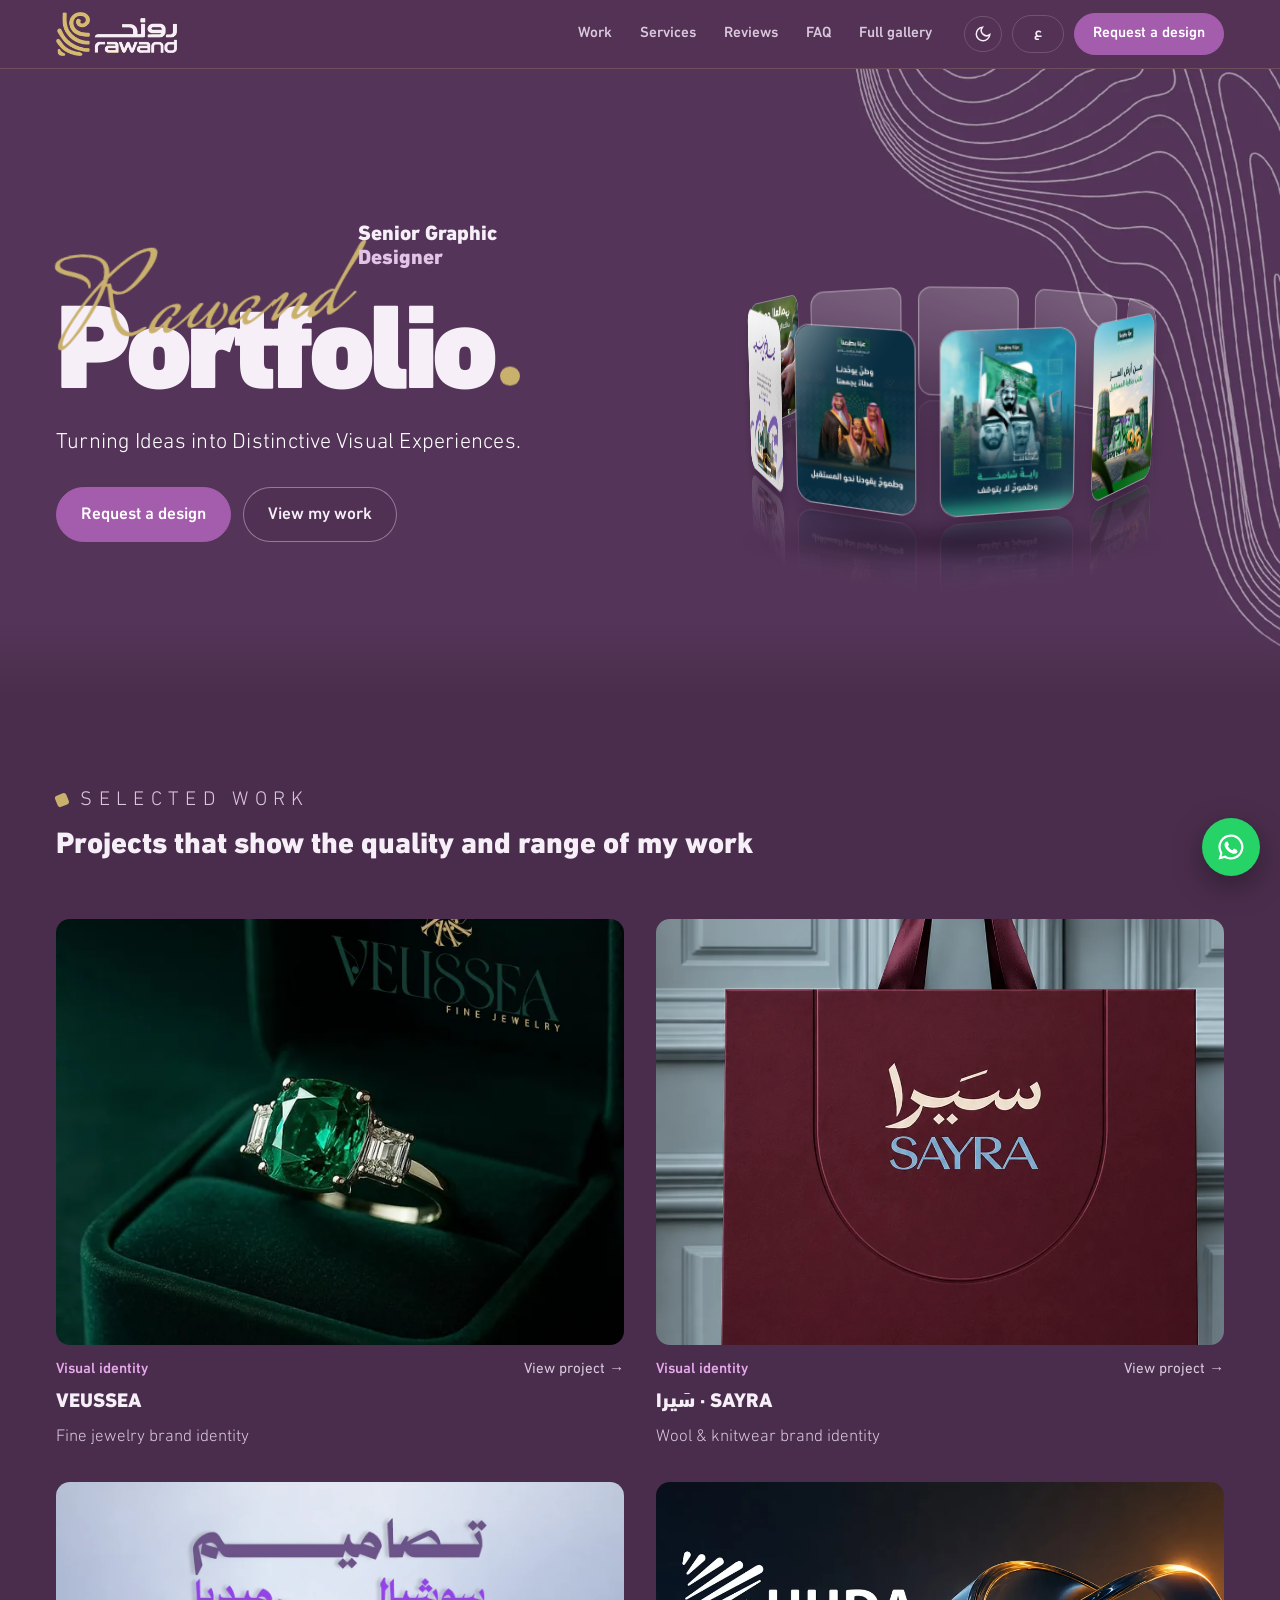
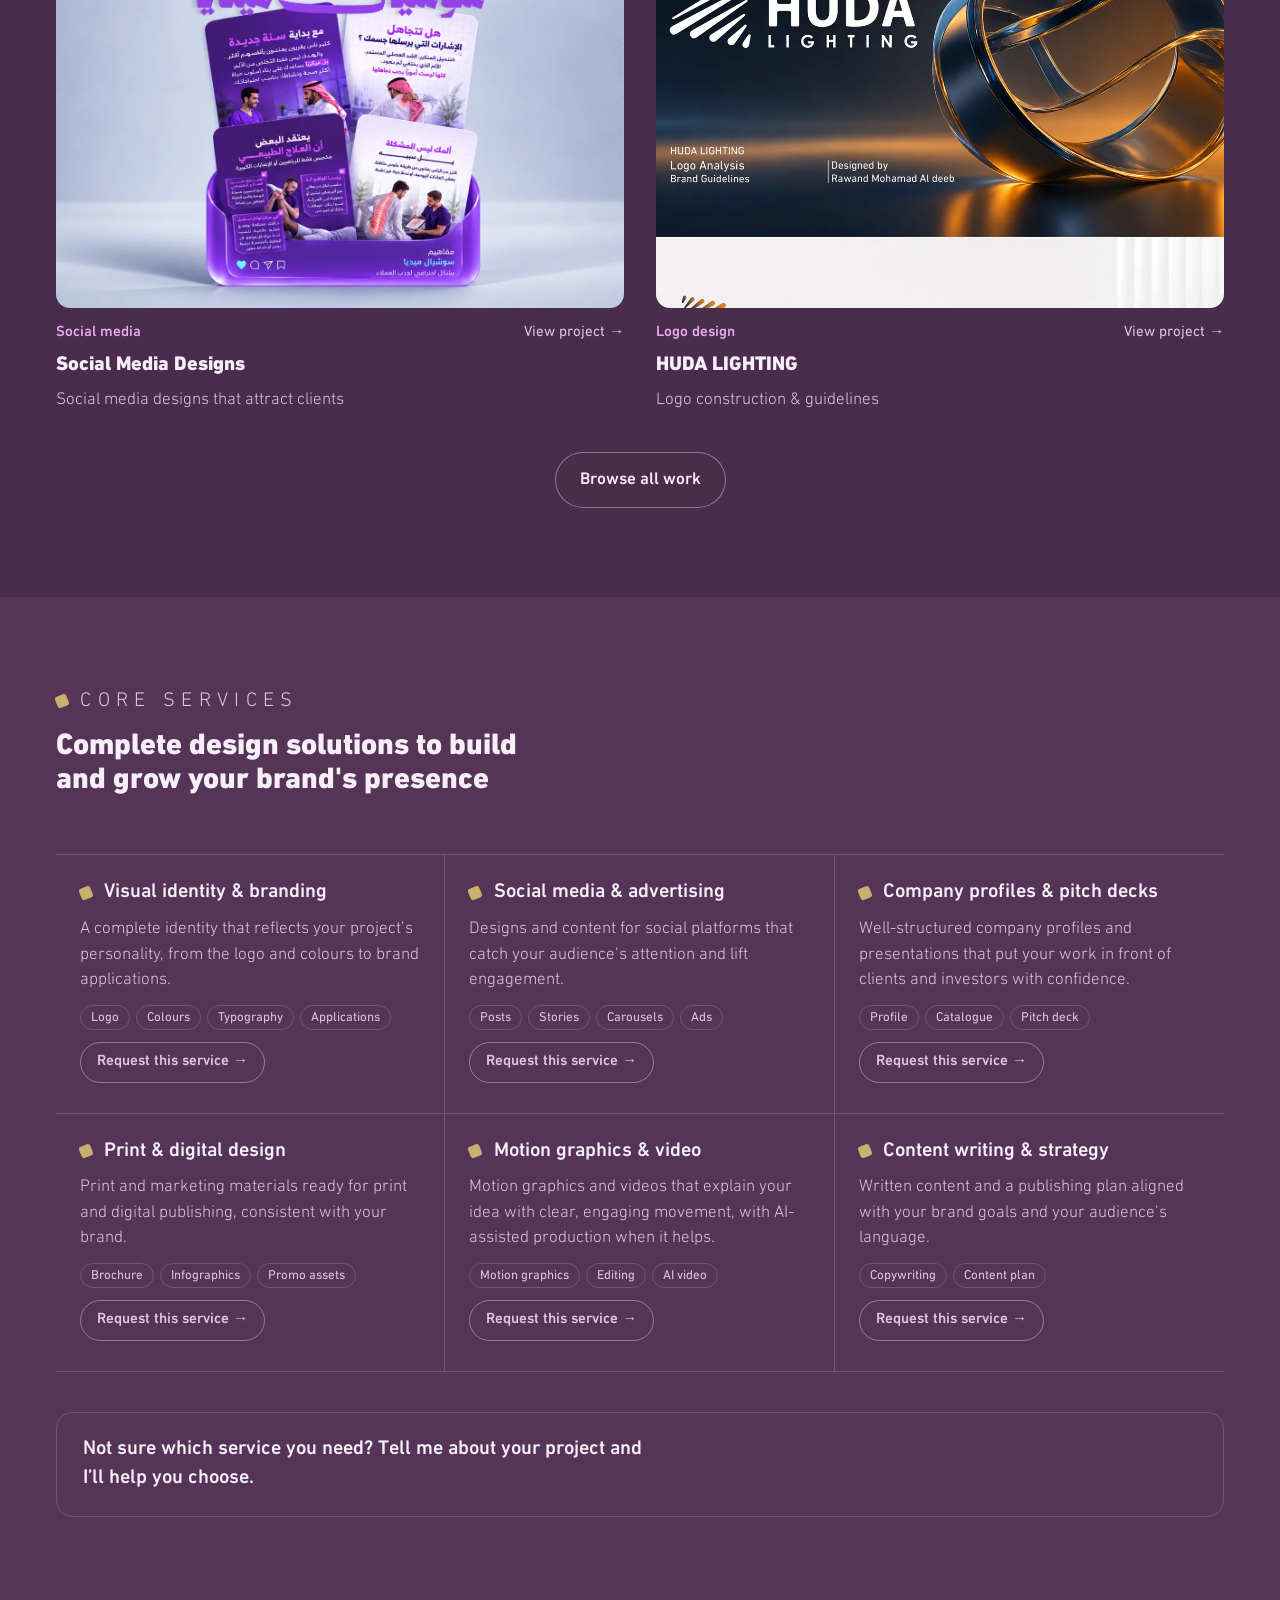
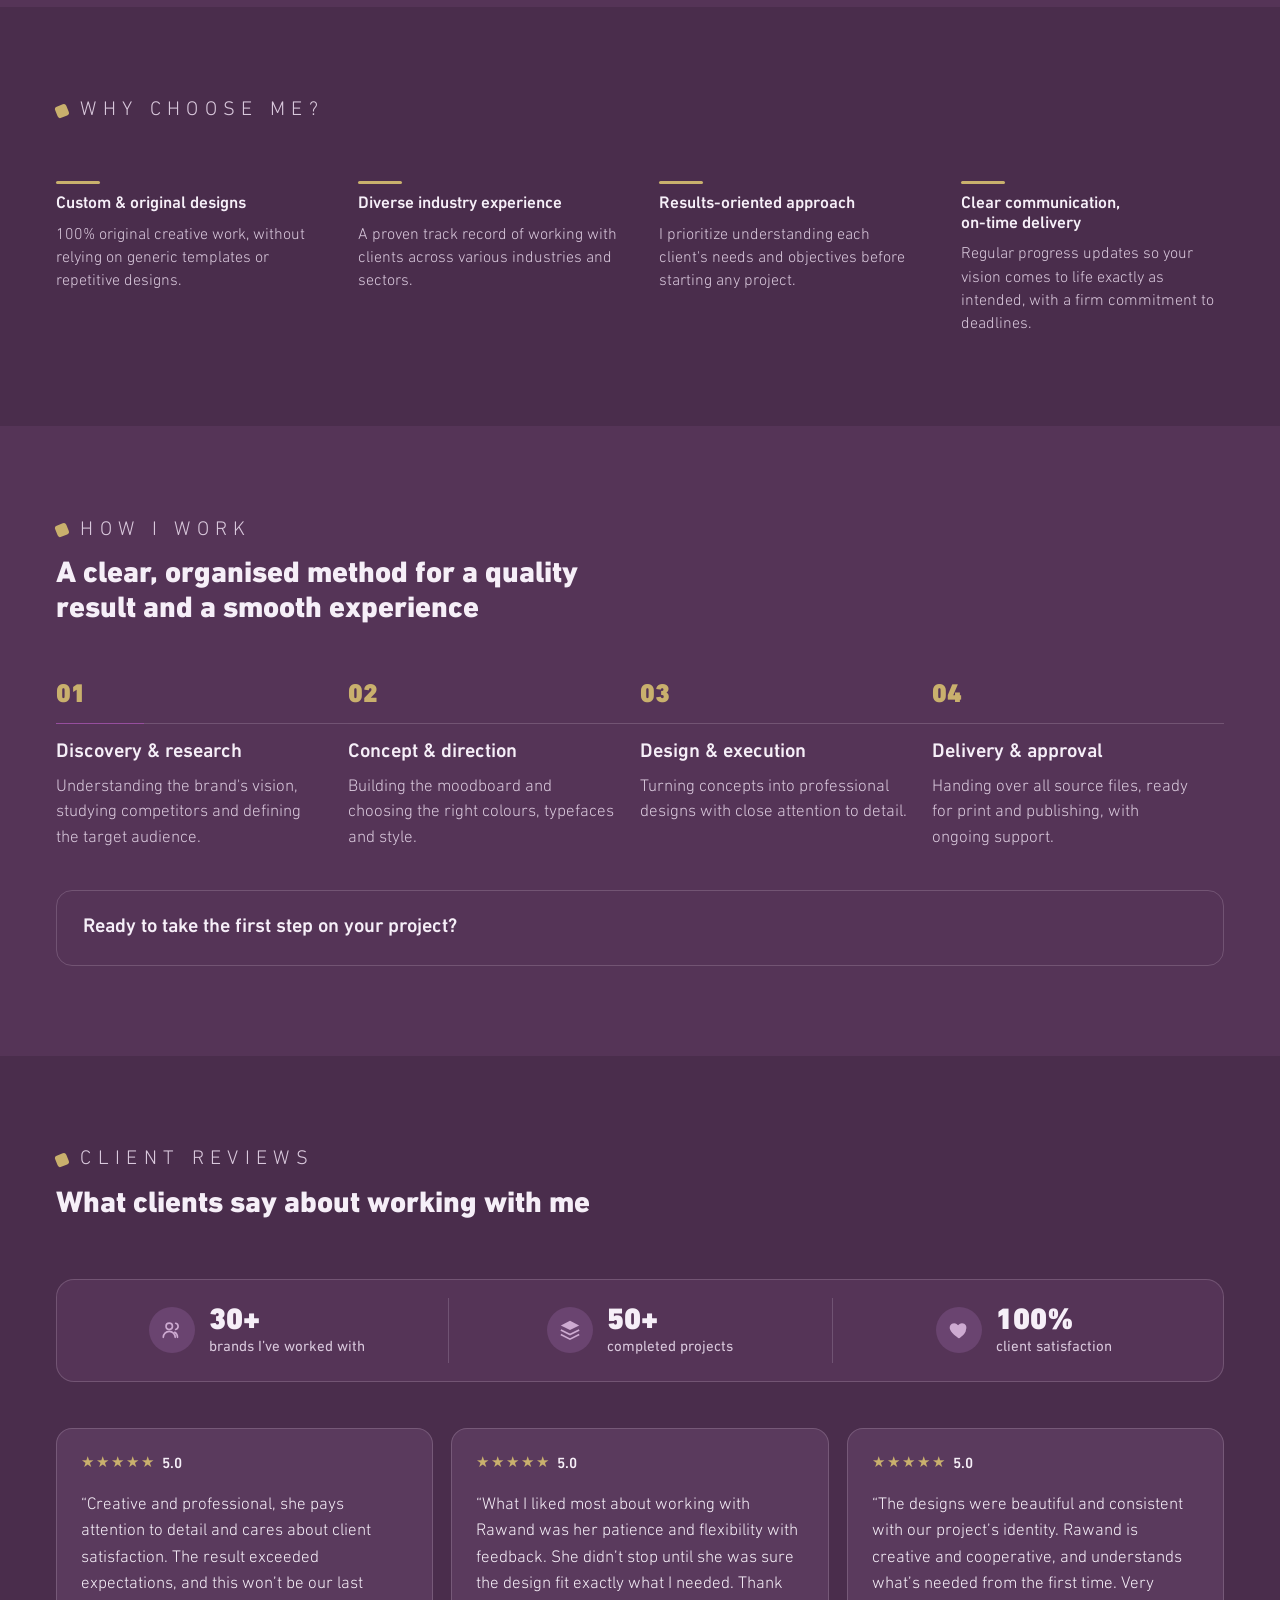
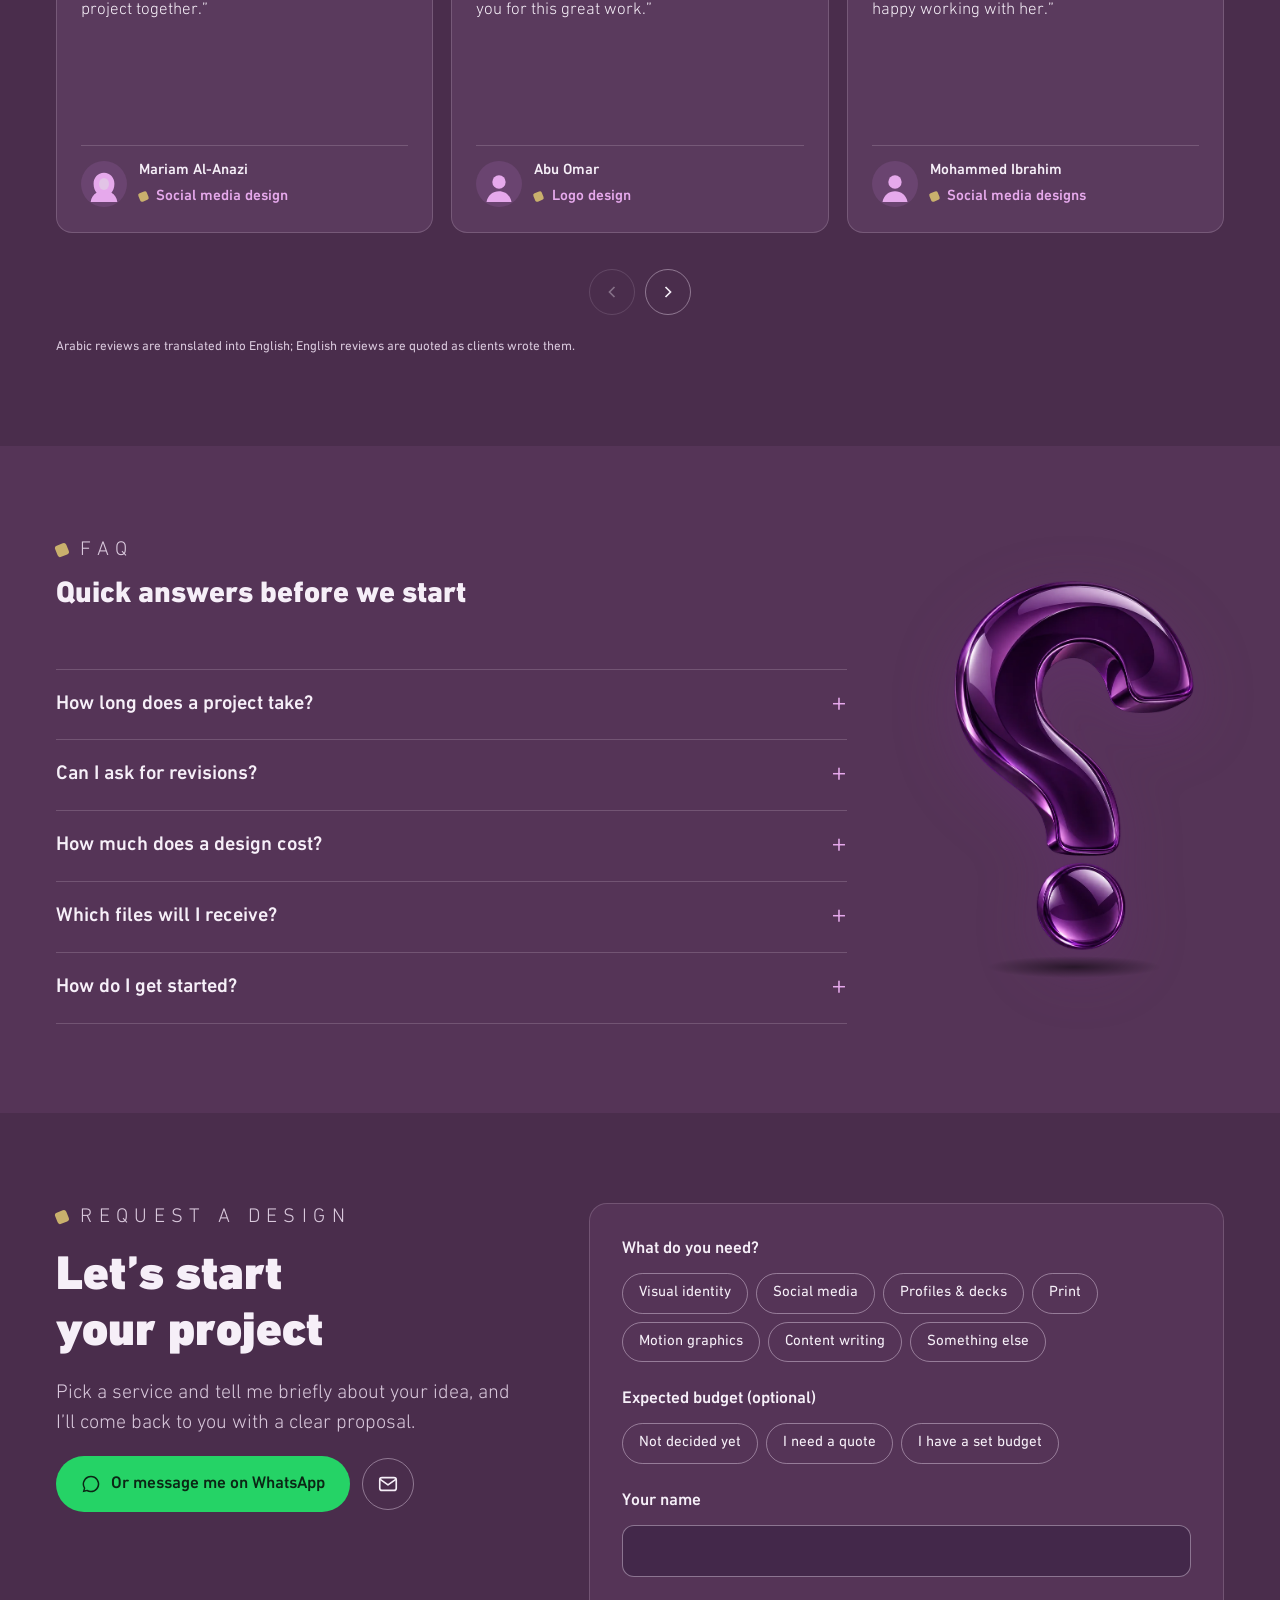
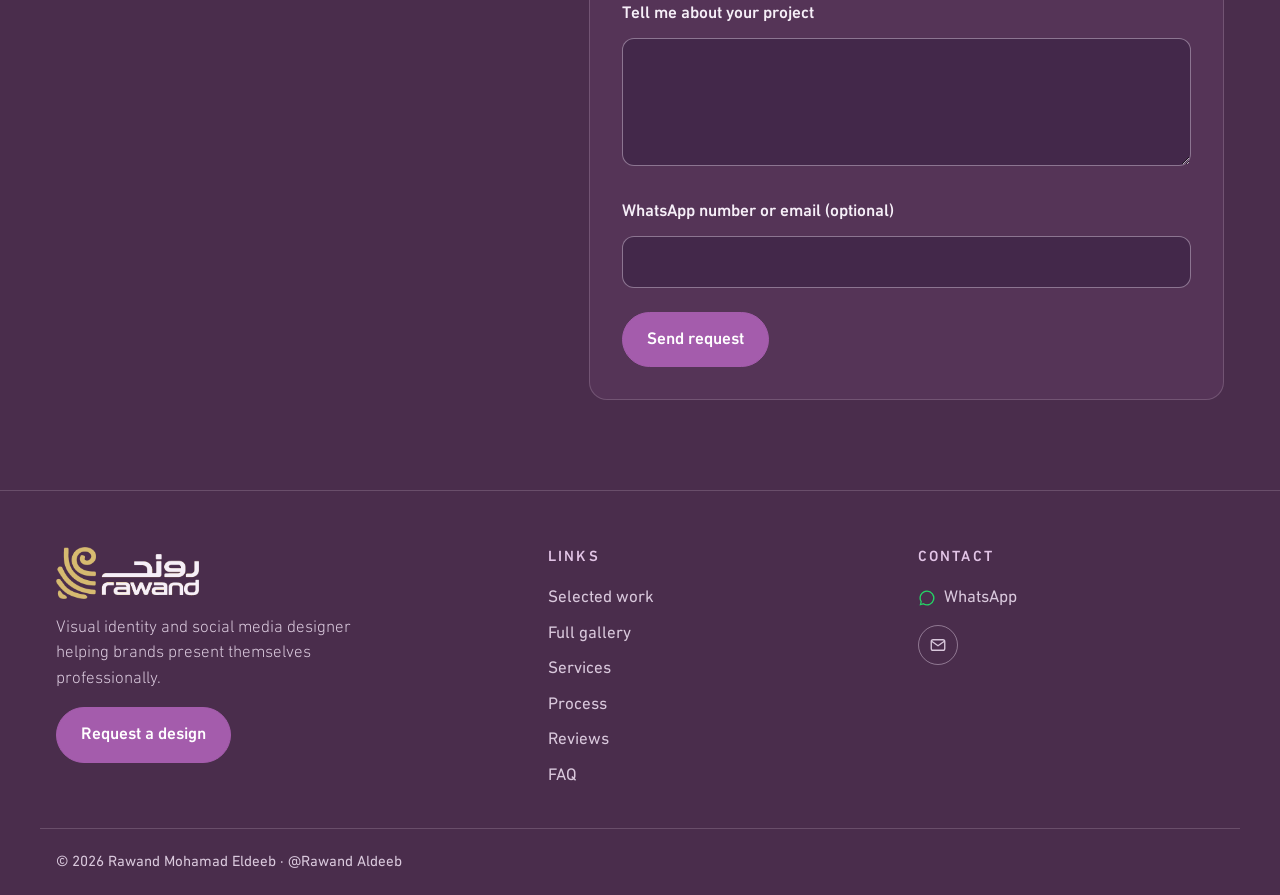
==== commit 8c9bb69d: "Title-case Social Media Designs Co-Authored-By: Claude Opus 5.5 <noreply@anthropic.com> Claude-Sessi" ====
--- a/index.html
+++ b/index.html
@@ -818,7 +818,7 @@
         <a class="sel-card" href="#g-social">
           <span class="ph"><img src="assets/work/social-cover.webp" alt="" loading="lazy" width="1672" height="941"></span>
           <span class="sel-meta"><span class="tag"><span data-l="ar">سوشيال ميديا</span><span data-l="en">Social media</span></span><span class="go"><span data-l="ar">عرض المشروع ←</span><span data-l="en">View project →</span></span></span>
-          <h3><span data-l="ar">تصاميم السوشيال ميديا</span><span data-l="en">Social media designs</span></h3>
+          <h3><span data-l="ar">تصاميم السوشيال ميديا</span><span data-l="en">Social Media Designs</span></h3>
           <p><span data-l="ar">تصاميم سوشيال ميديا لجذب العملاء</span><span data-l="en">Social media designs that attract clients</span></p>
         </a>
         <a class="sel-card" href="#g-huda">
@@ -1067,7 +1067,7 @@
 
       <div class="cat" data-cat="social" id="g-social">
         <div class="cat-h"><h3><span class="sq"></span><span data-l="ar">تصاميم السوشيال ميديا</span><span data-l="en">Social media design</span></h3><span>Social Media</span></div>
-        <button class="shot social-cover" type="button" data-full="assets/work/social-cover.webp" data-cap-ar="تصاميم سوشيال ميديا" data-cap-en="Social media designs"><img src="assets/work/social-cover.webp" alt="Social media designs cover" loading="lazy" width="1672" height="941"></button>
+        <button class="shot social-cover" type="button" data-full="assets/work/social-cover.webp" data-cap-ar="تصاميم سوشيال ميديا" data-cap-en="Social Media Designs"><img src="assets/work/social-cover.webp" alt="Social media designs cover" loading="lazy" width="1672" height="941"></button>
         <div class="grid-social">
           <button class="shot wide" type="button" data-full="assets/work/stories.webp" data-cap-ar="إعلانات ستوري لمنتجات تجارية" data-cap-en="Product ad stories"><img src="assets/work/stories.webp" alt="Product advertising story designs" loading="lazy" width="1500" height="844"><span class="lbl"><span data-l="ar">إعلانات ستوري لمنتجات تجارية</span><span data-l="en">Product ad stories</span></span></button>
           <button class="shot square" type="button" data-full="assets/work/social-grid.webp" data-cap-ar="منشورات إعلانية لأجهزة منزلية" data-cap-en="Home appliance ad posts"><img src="assets/work/social-grid.webp" alt="Home appliance social media posts" loading="lazy" width="1100" height="1100"><span class="lbl"><span data-l="ar">منشورات أجهزة منزلية</span><span data-l="en">Home appliance posts</span></span></button>
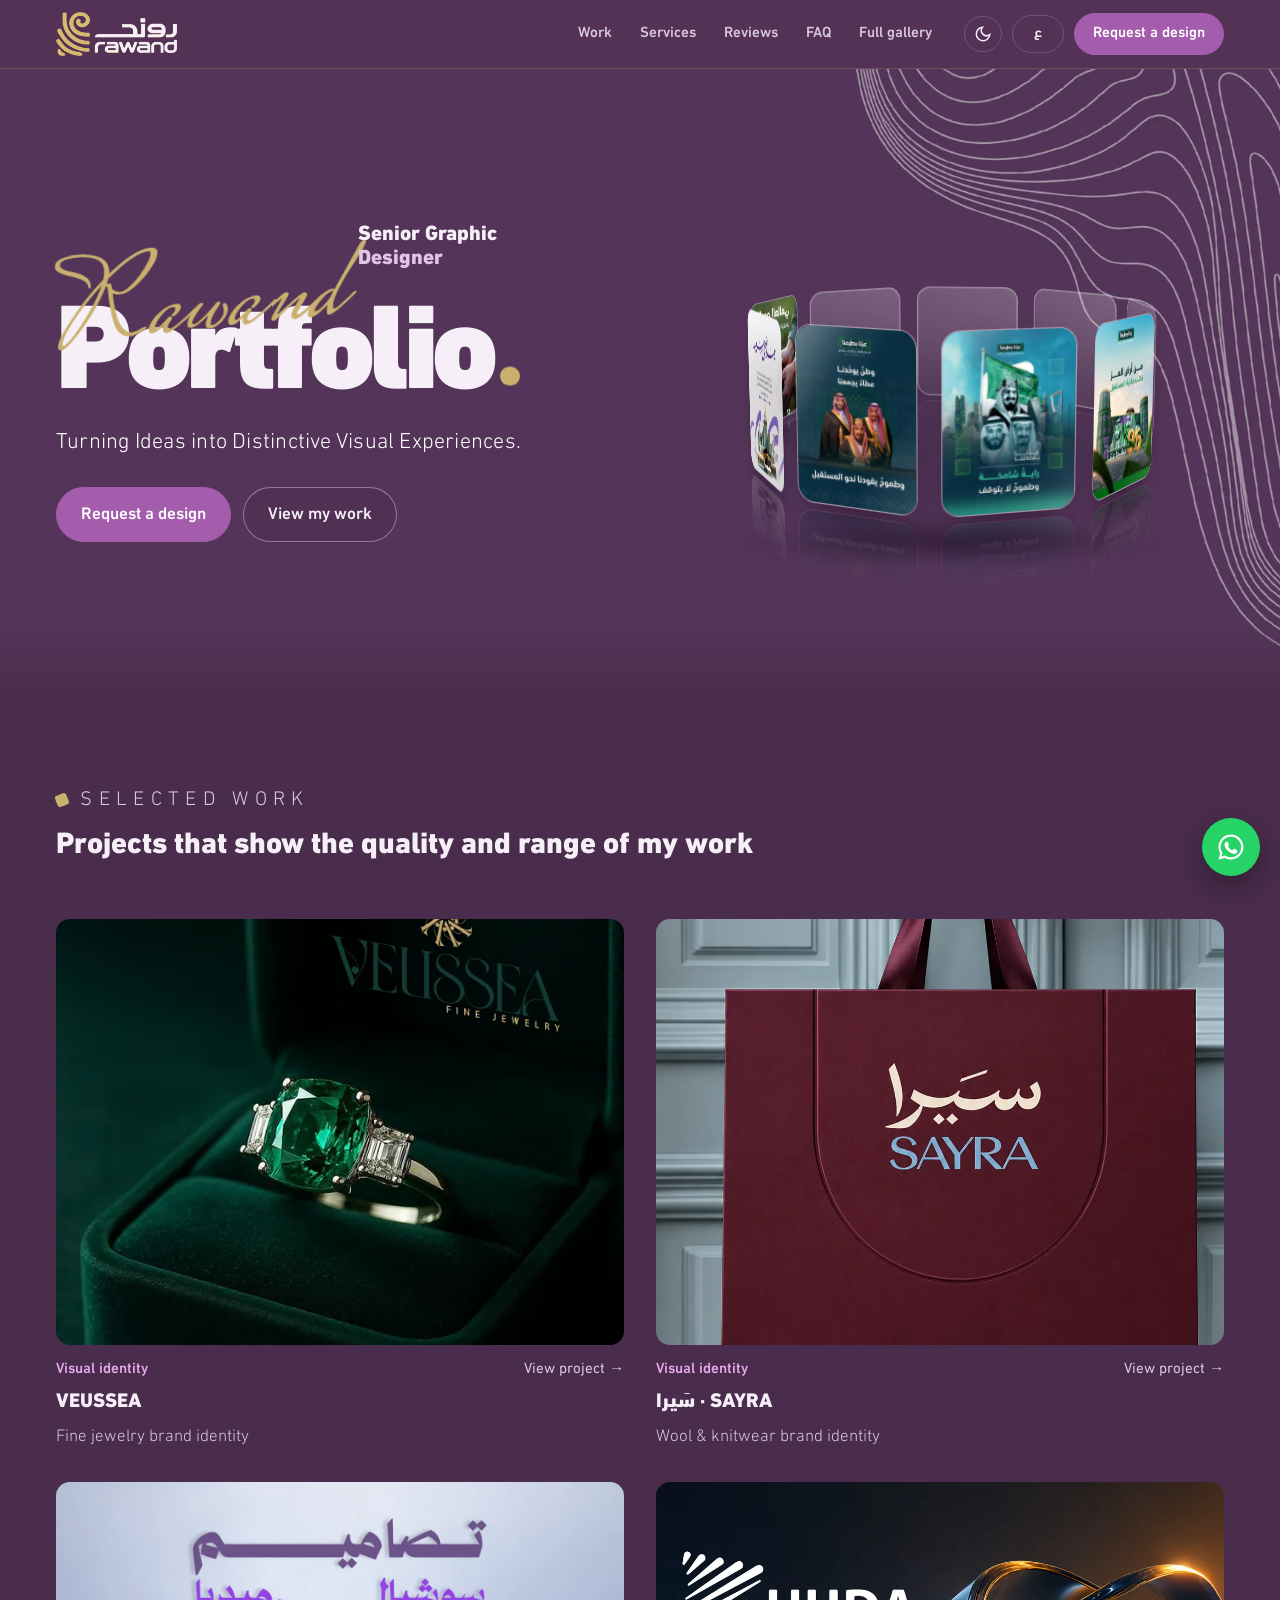
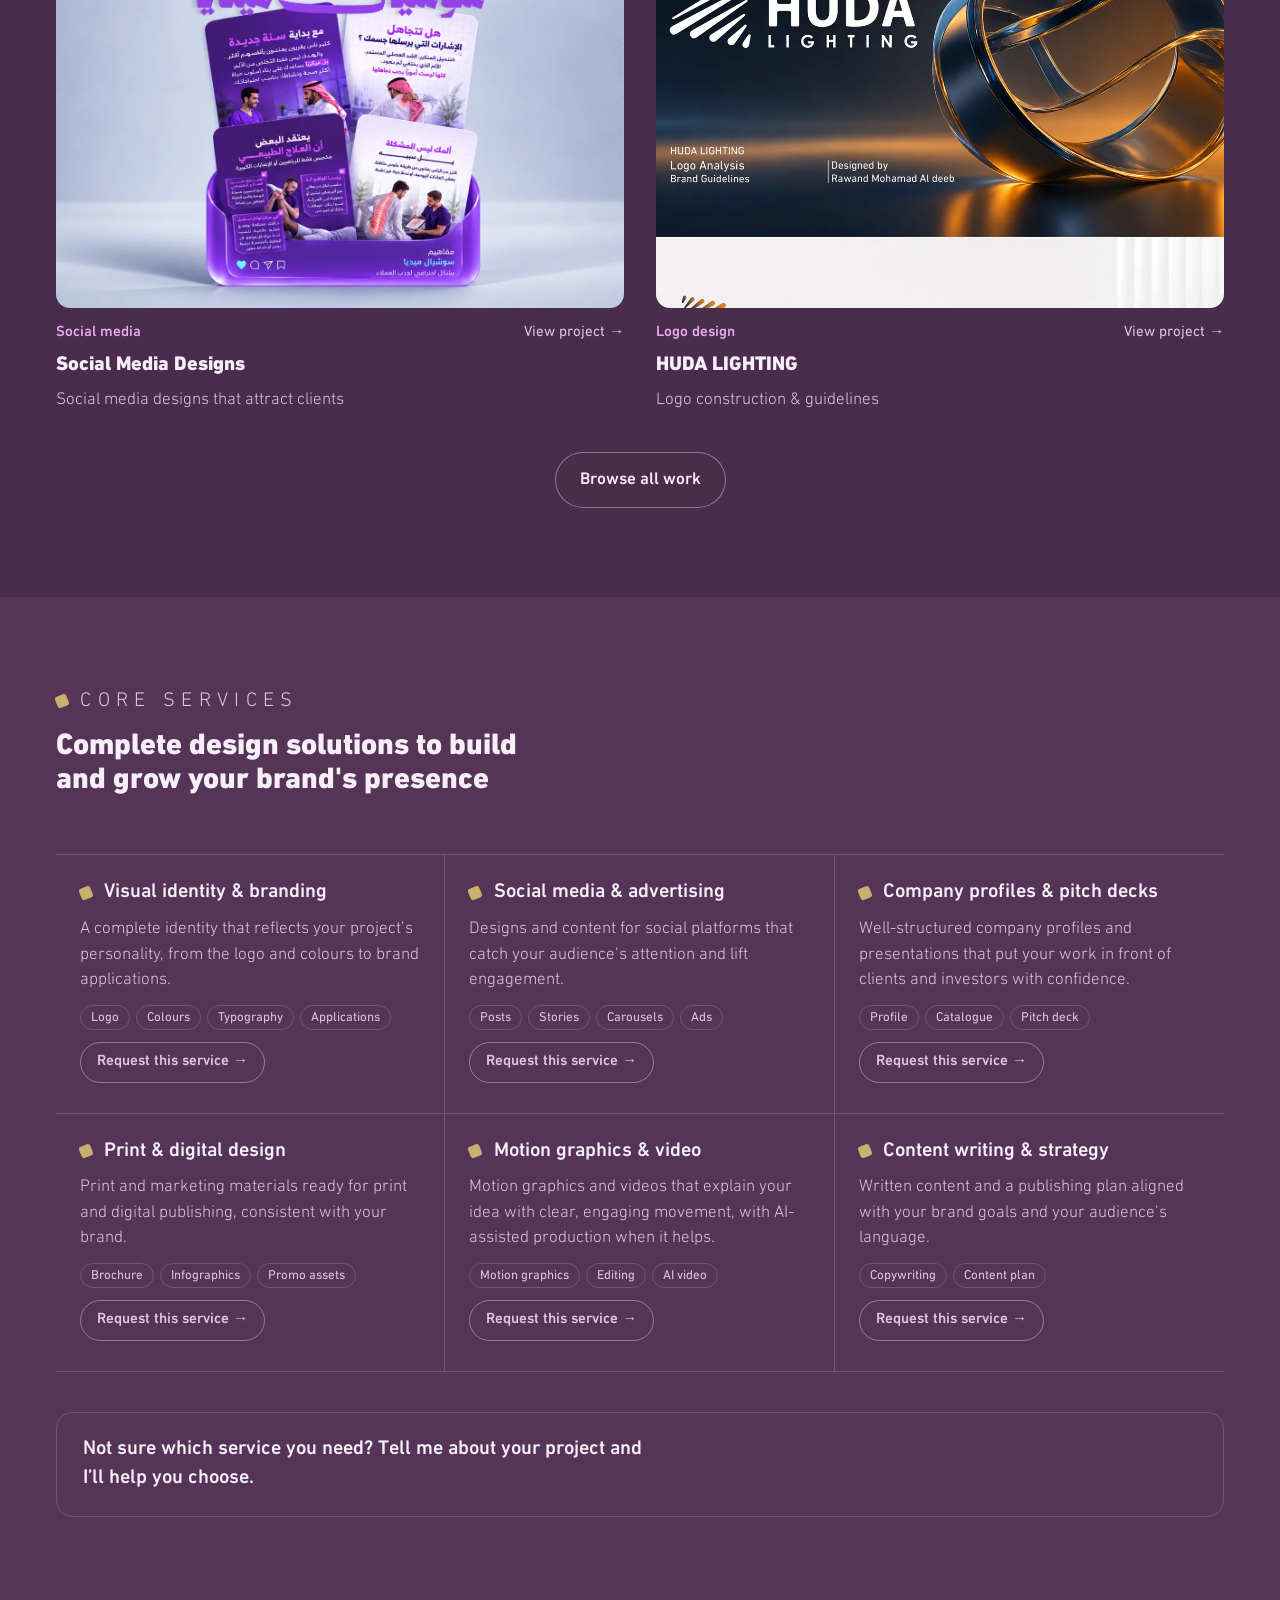
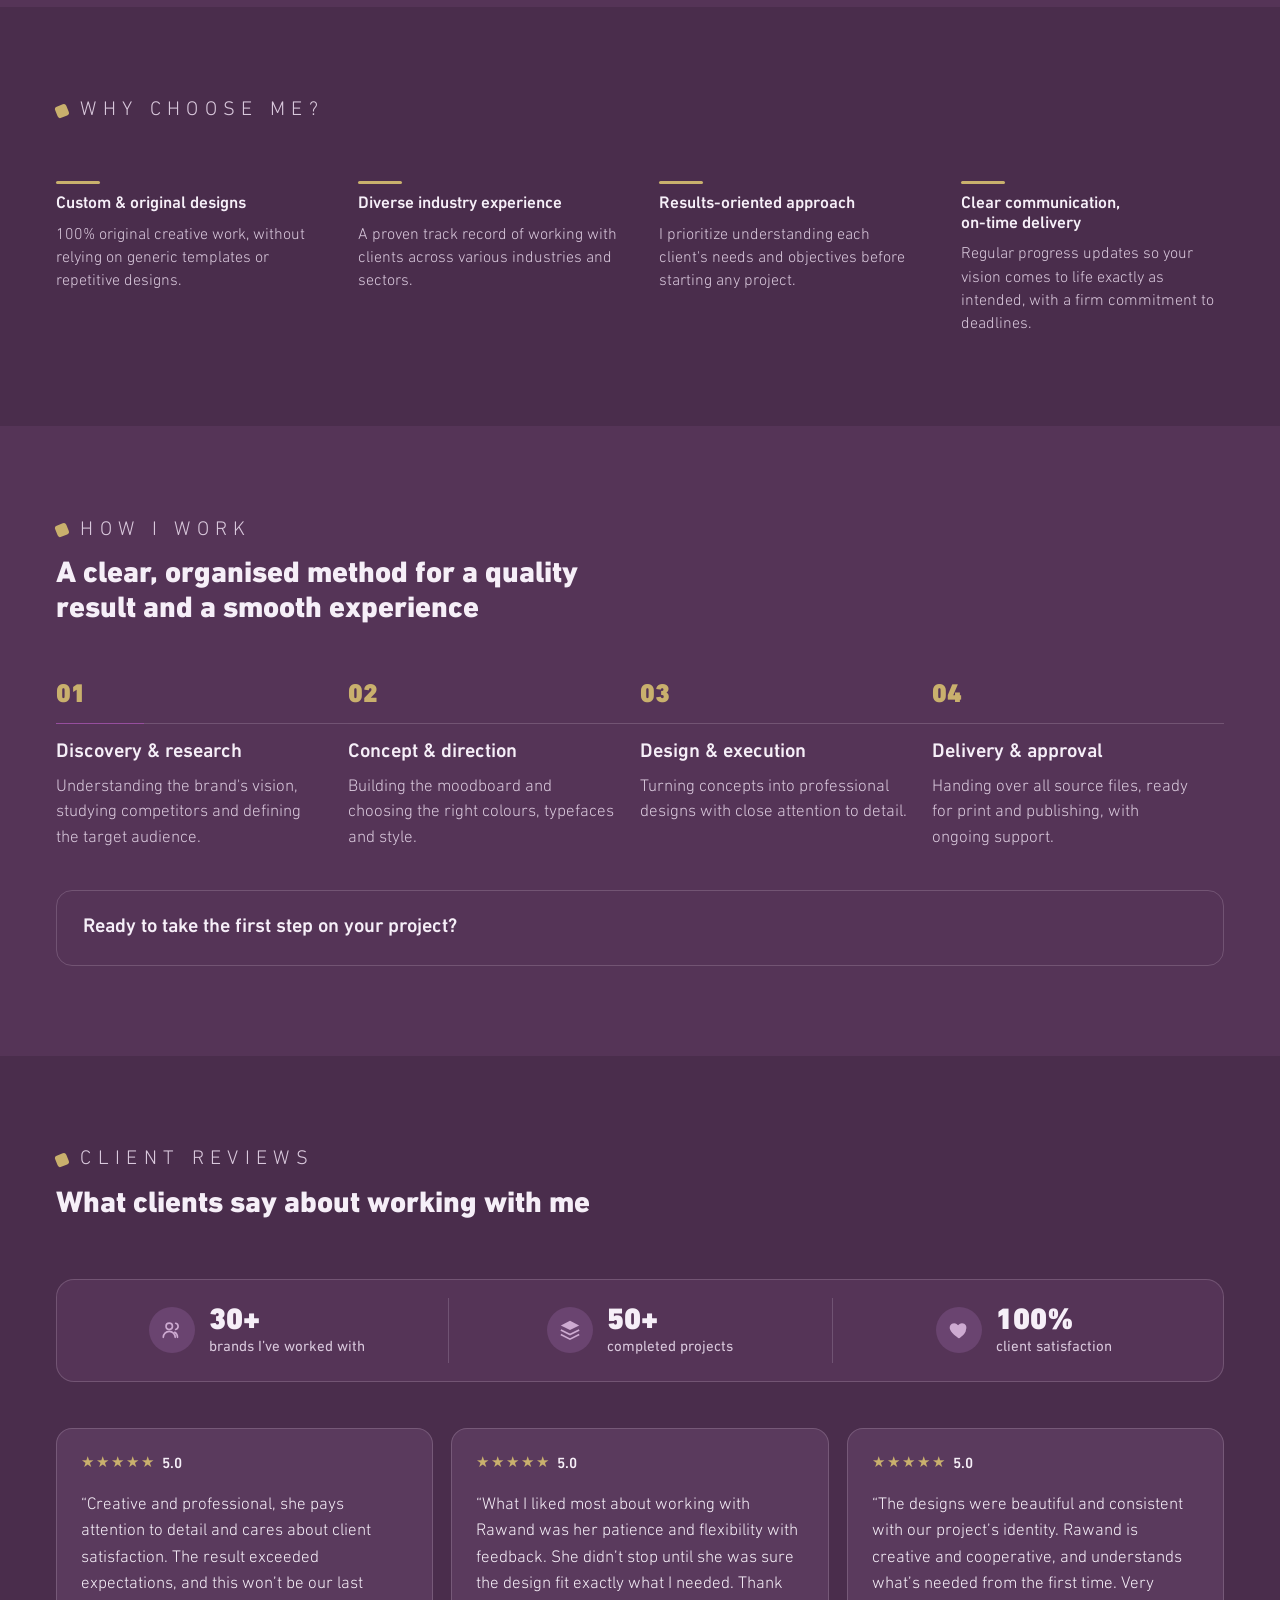
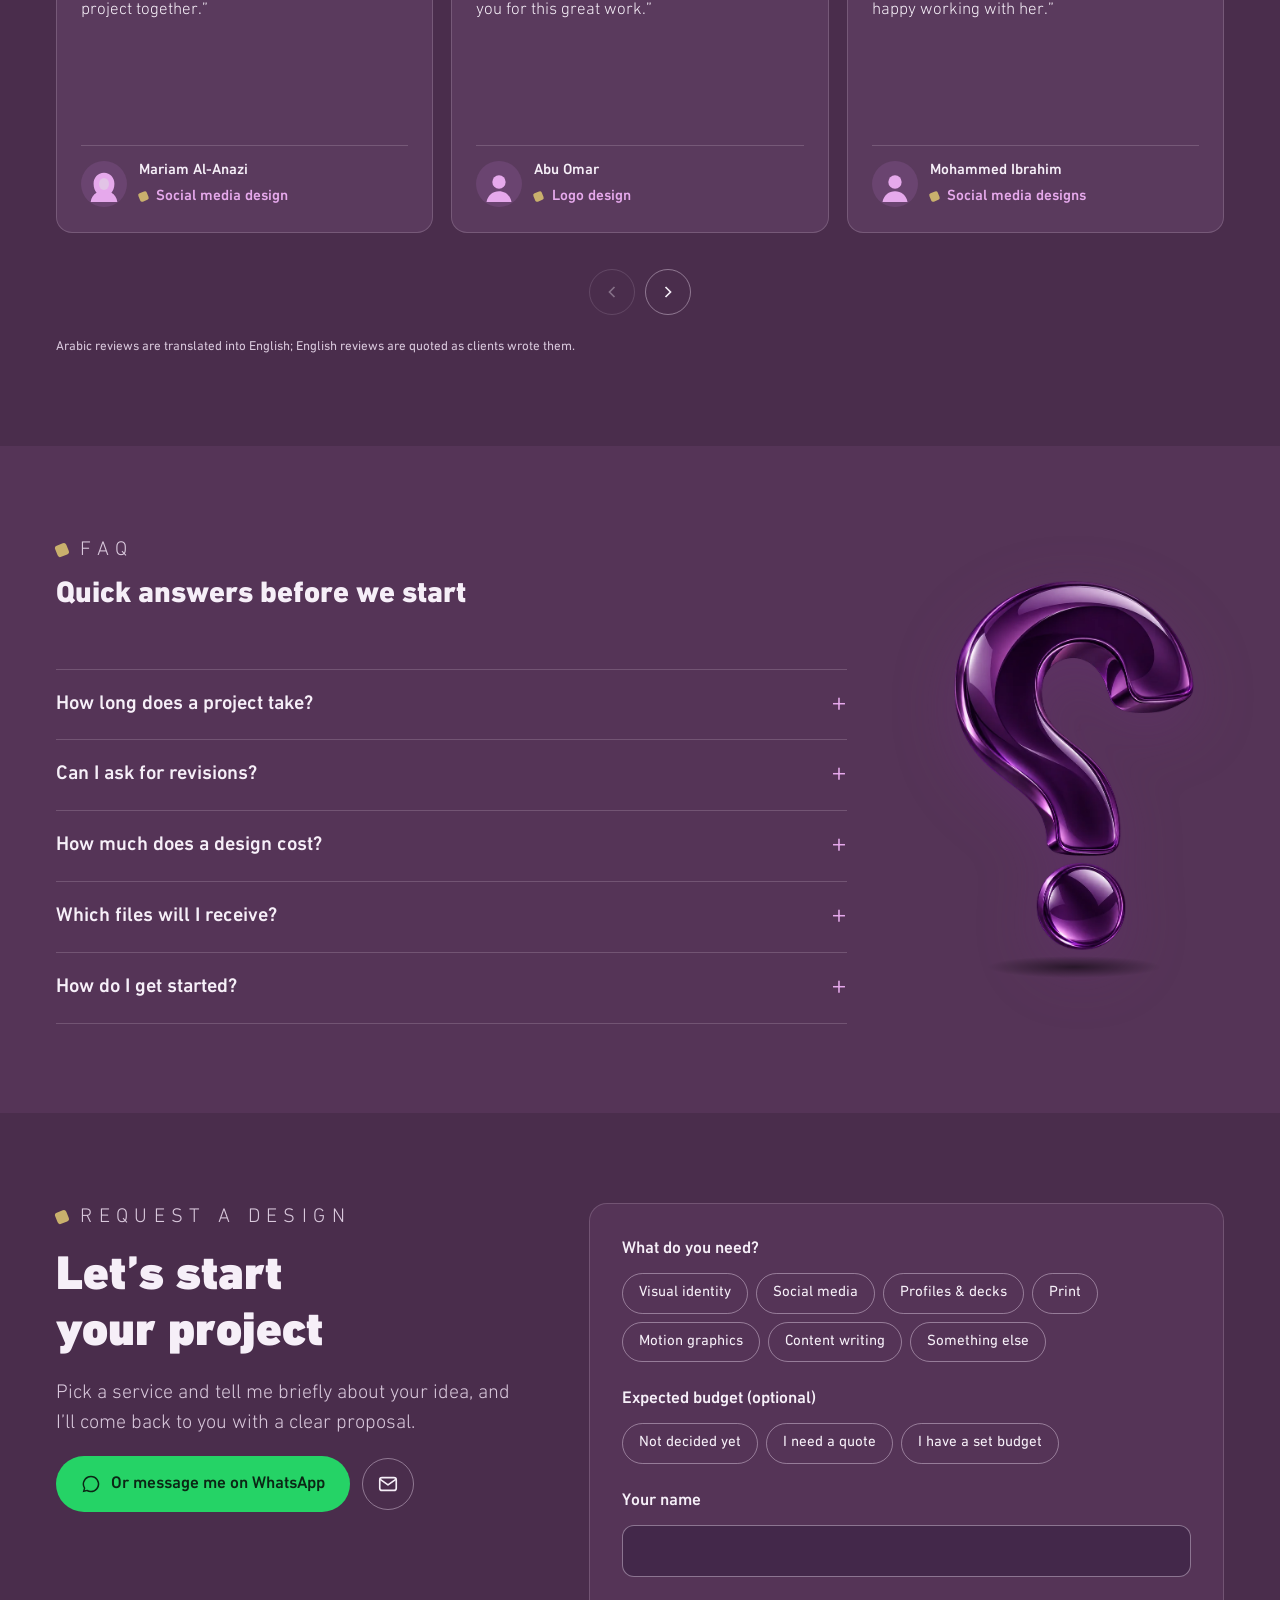
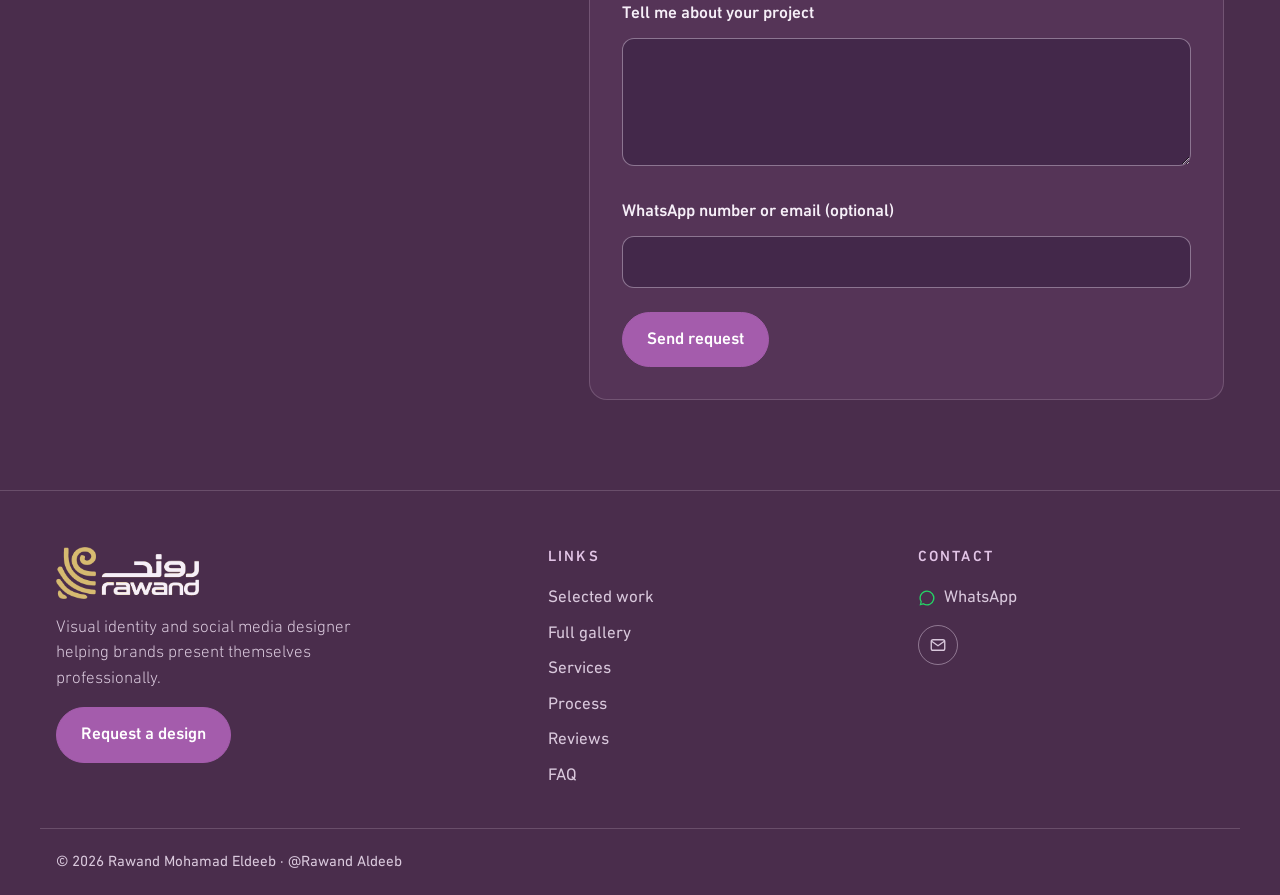
==== commit bc58da85: "Stats: count-up animation when the bar comes into view Co-Authored-By: Claude Opus 5.5 <noreply@anth" ====
--- a/index.html
+++ b/index.html
@@ -639,6 +639,7 @@
 }
 
 
+.stats-bar .count{font-variant-numeric:tabular-nums}
 /* ---- hero: "Rawand Portfolio." ---- */
 @font-face{font-family:"RW Script";src:url(assets/fonts/script.woff2) format("woff2");font-weight:400;font-display:swap}
 .sr{position:absolute;width:1px;height:1px;overflow:hidden;clip:rect(0 0 0 0);white-space:nowrap}
@@ -932,7 +933,7 @@
         <p class="eyebrow"><span class="sq"></span><span data-l="ar">آراء العملاء</span><span data-l="en">Client reviews</span></p>
         <h2><span data-l="ar">ماذا يقول العملاء عن العمل معي</span><span data-l="en">What clients say about working with me</span></h2>
               </div>
-      <div class="stats-bar"><div class="stat"><span class="st-ic"><svg viewBox="0 0 24 24" fill="none" stroke="currentColor" stroke-width="1.8" stroke-linecap="round" stroke-linejoin="round" aria-hidden="true"><circle cx="9" cy="8" r="3.5"/><path d="M2.5 20a6.5 6.5 0 0 1 13 0"/><path d="M16 4.6a3.5 3.5 0 0 1 0 6.8M18 20a6.5 6.5 0 0 0-3-5.5"/></svg></span><span class="st-tx"><b dir="ltr">30+</b><small><span data-l="ar">علامة تجارية تعاونت معي</span><span data-l="en">brands I’ve worked with</span></small></span></div><div class="stat"><span class="st-ic"><svg viewBox="0 0 24 24" fill="currentColor" aria-hidden="true"><path d="M12 2 2 7l10 5 10-5-10-5Z"/><path d="m2 12 10 5 10-5" fill="none" stroke="currentColor" stroke-width="1.8"/><path d="m2 17 10 5 10-5" fill="none" stroke="currentColor" stroke-width="1.8"/></svg></span><span class="st-tx"><b dir="ltr">50+</b><small><span data-l="ar">مشروع مكتمل</span><span data-l="en">completed projects</span></small></span></div><div class="stat"><span class="st-ic"><svg viewBox="0 0 24 24" fill="currentColor" aria-hidden="true"><path d="M12 21s-7.5-4.6-9.6-9.4C.9 8.2 3 4.5 6.7 4.5c2.1 0 3.6 1.2 4.3 2.4.7-1.2 2.2-2.4 4.3-2.4 3.7 0 5.8 3.7 4.3 7.1C19.5 16.4 12 21 12 21Z"/></svg></span><span class="st-tx"><b dir="ltr">100%</b><small><span data-l="ar">رضا العملاء</span><span data-l="en">client satisfaction</span></small></span></div></div>
+      <div class="stats-bar"><div class="stat"><span class="st-ic"><svg viewBox="0 0 24 24" fill="none" stroke="currentColor" stroke-width="1.8" stroke-linecap="round" stroke-linejoin="round" aria-hidden="true"><circle cx="9" cy="8" r="3.5"/><path d="M2.5 20a6.5 6.5 0 0 1 13 0"/><path d="M16 4.6a3.5 3.5 0 0 1 0 6.8M18 20a6.5 6.5 0 0 0-3-5.5"/></svg></span><span class="st-tx"><b dir="ltr" class="count" data-to="30" data-suf="+">30+</b><small><span data-l="ar">علامة تجارية تعاونت معي</span><span data-l="en">brands I’ve worked with</span></small></span></div><div class="stat"><span class="st-ic"><svg viewBox="0 0 24 24" fill="currentColor" aria-hidden="true"><path d="M12 2 2 7l10 5 10-5-10-5Z"/><path d="m2 12 10 5 10-5" fill="none" stroke="currentColor" stroke-width="1.8"/><path d="m2 17 10 5 10-5" fill="none" stroke="currentColor" stroke-width="1.8"/></svg></span><span class="st-tx"><b dir="ltr" class="count" data-to="50" data-suf="+">50+</b><small><span data-l="ar">مشروع مكتمل</span><span data-l="en">completed projects</span></small></span></div><div class="stat"><span class="st-ic"><svg viewBox="0 0 24 24" fill="currentColor" aria-hidden="true"><path d="M12 21s-7.5-4.6-9.6-9.4C.9 8.2 3 4.5 6.7 4.5c2.1 0 3.6 1.2 4.3 2.4.7-1.2 2.2-2.4 4.3-2.4 3.7 0 5.8 3.7 4.3 7.1C19.5 16.4 12 21 12 21Z"/></svg></span><span class="st-tx"><b dir="ltr" class="count" data-to="100" data-suf="%">100%</b><small><span data-l="ar">رضا العملاء</span><span data-l="en">client satisfaction</span></small></span></div></div>
       <div class="t-car">
       <div class="tgrid" id="tTrack">
         <figure class="tcard">
@@ -1493,6 +1494,21 @@
     if(document.fonts&&document.fonts.ready) document.fonts.ready.then(fit);
     var t; addEventListener('resize',function(){clearTimeout(t);t=setTimeout(fit,120)});
   })();
+
+  // stats: count up when the bar comes into view
+  (function(){
+    var els=document.querySelectorAll('.count'); if(!els.length) return;
+    if(matchMedia('(prefers-reduced-motion: reduce)').matches||!('IntersectionObserver' in window)) return;
+    els.forEach(function(el){ el.textContent='0'+el.dataset.suf; });
+    function run(el){
+      var to=+el.dataset.to, suf=el.dataset.suf, t0=null, dur=1800;
+      function step(t){ if(!t0) t0=t; var k=Math.min(1,(t-t0)/dur), e=1-Math.pow(1-k,3);
+        el.textContent=Math.round(to*e)+suf; if(k<1) requestAnimationFrame(step); }
+      requestAnimationFrame(step);
+    }
+    var io=new IntersectionObserver(function(es){ es.forEach(function(x){ if(x.isIntersecting){ run(x.target); io.unobserve(x.target); } }); },{threshold:.6});
+    els.forEach(function(el){ io.observe(el); });
+  })();
   // hero 3D ring
   (function(){
     var stage=document.getElementById('ringStage'), ring=document.getElementById('ring'); if(!ring) return;
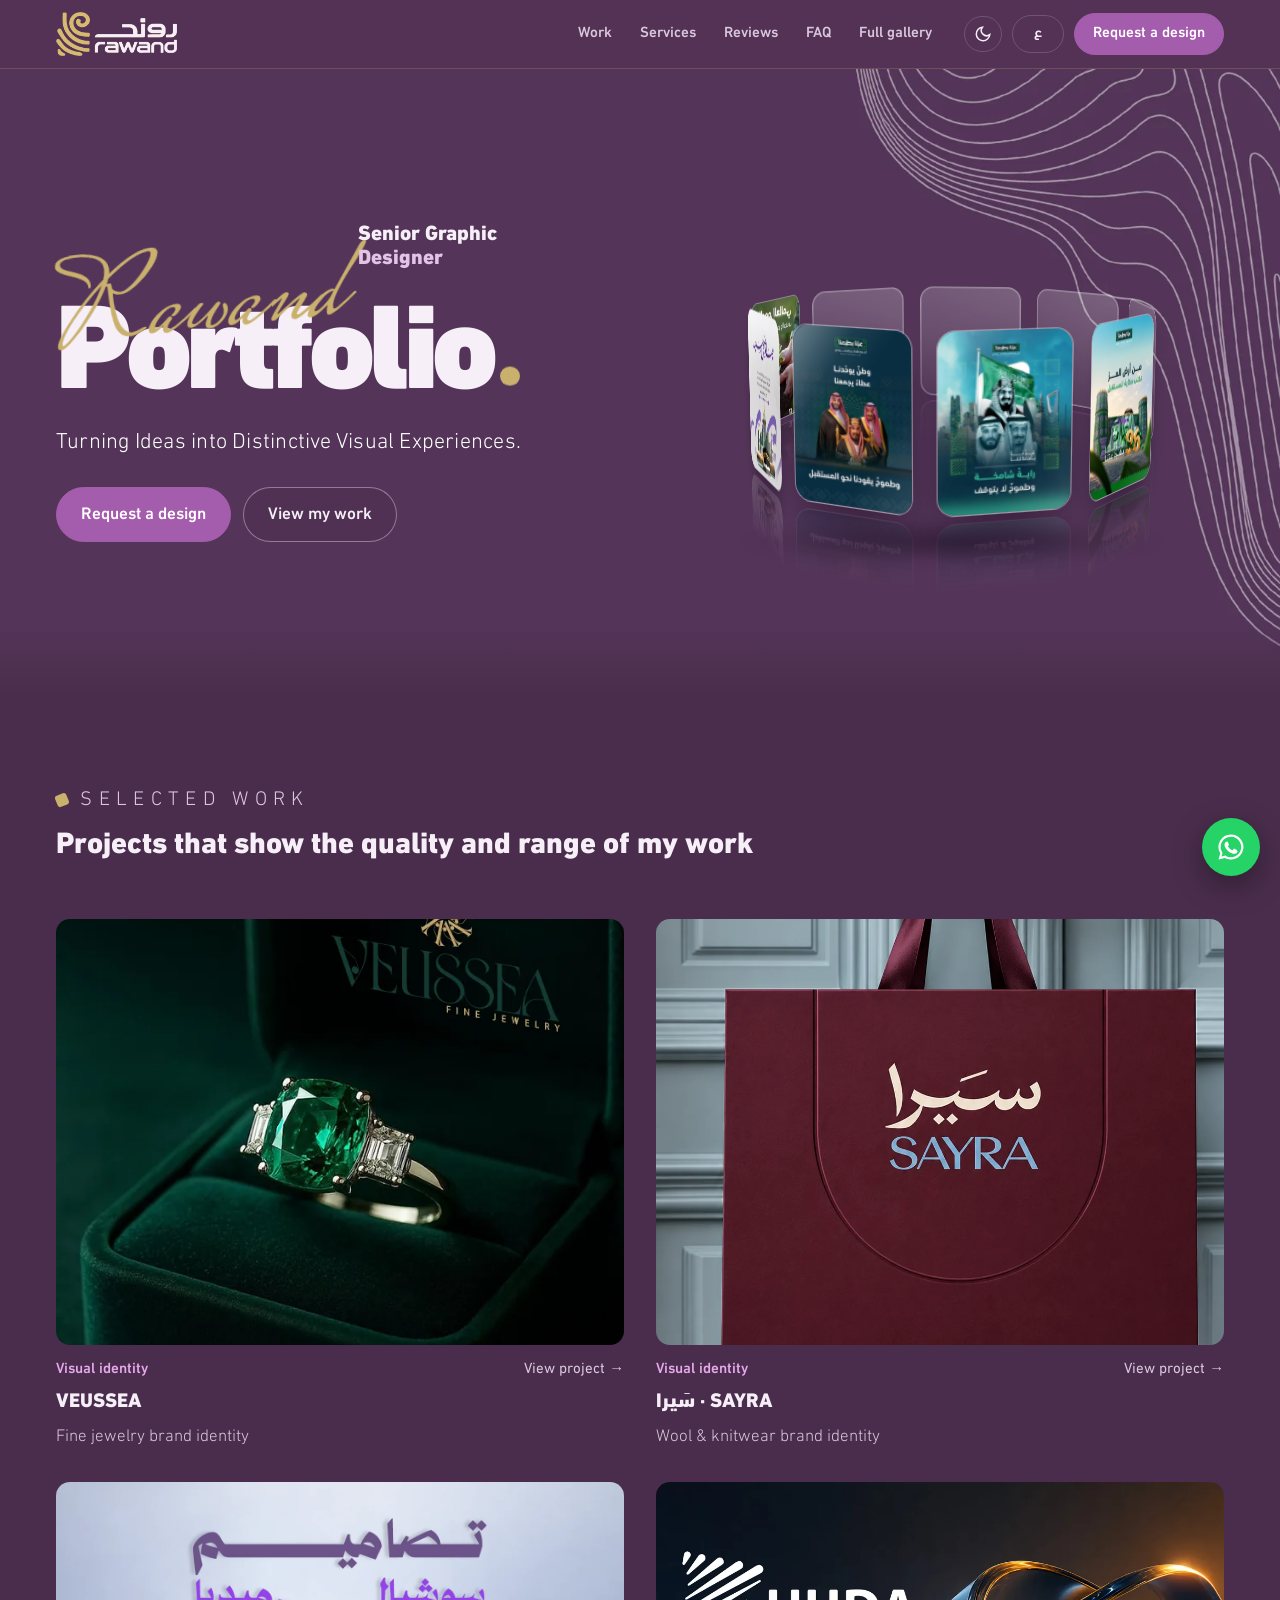
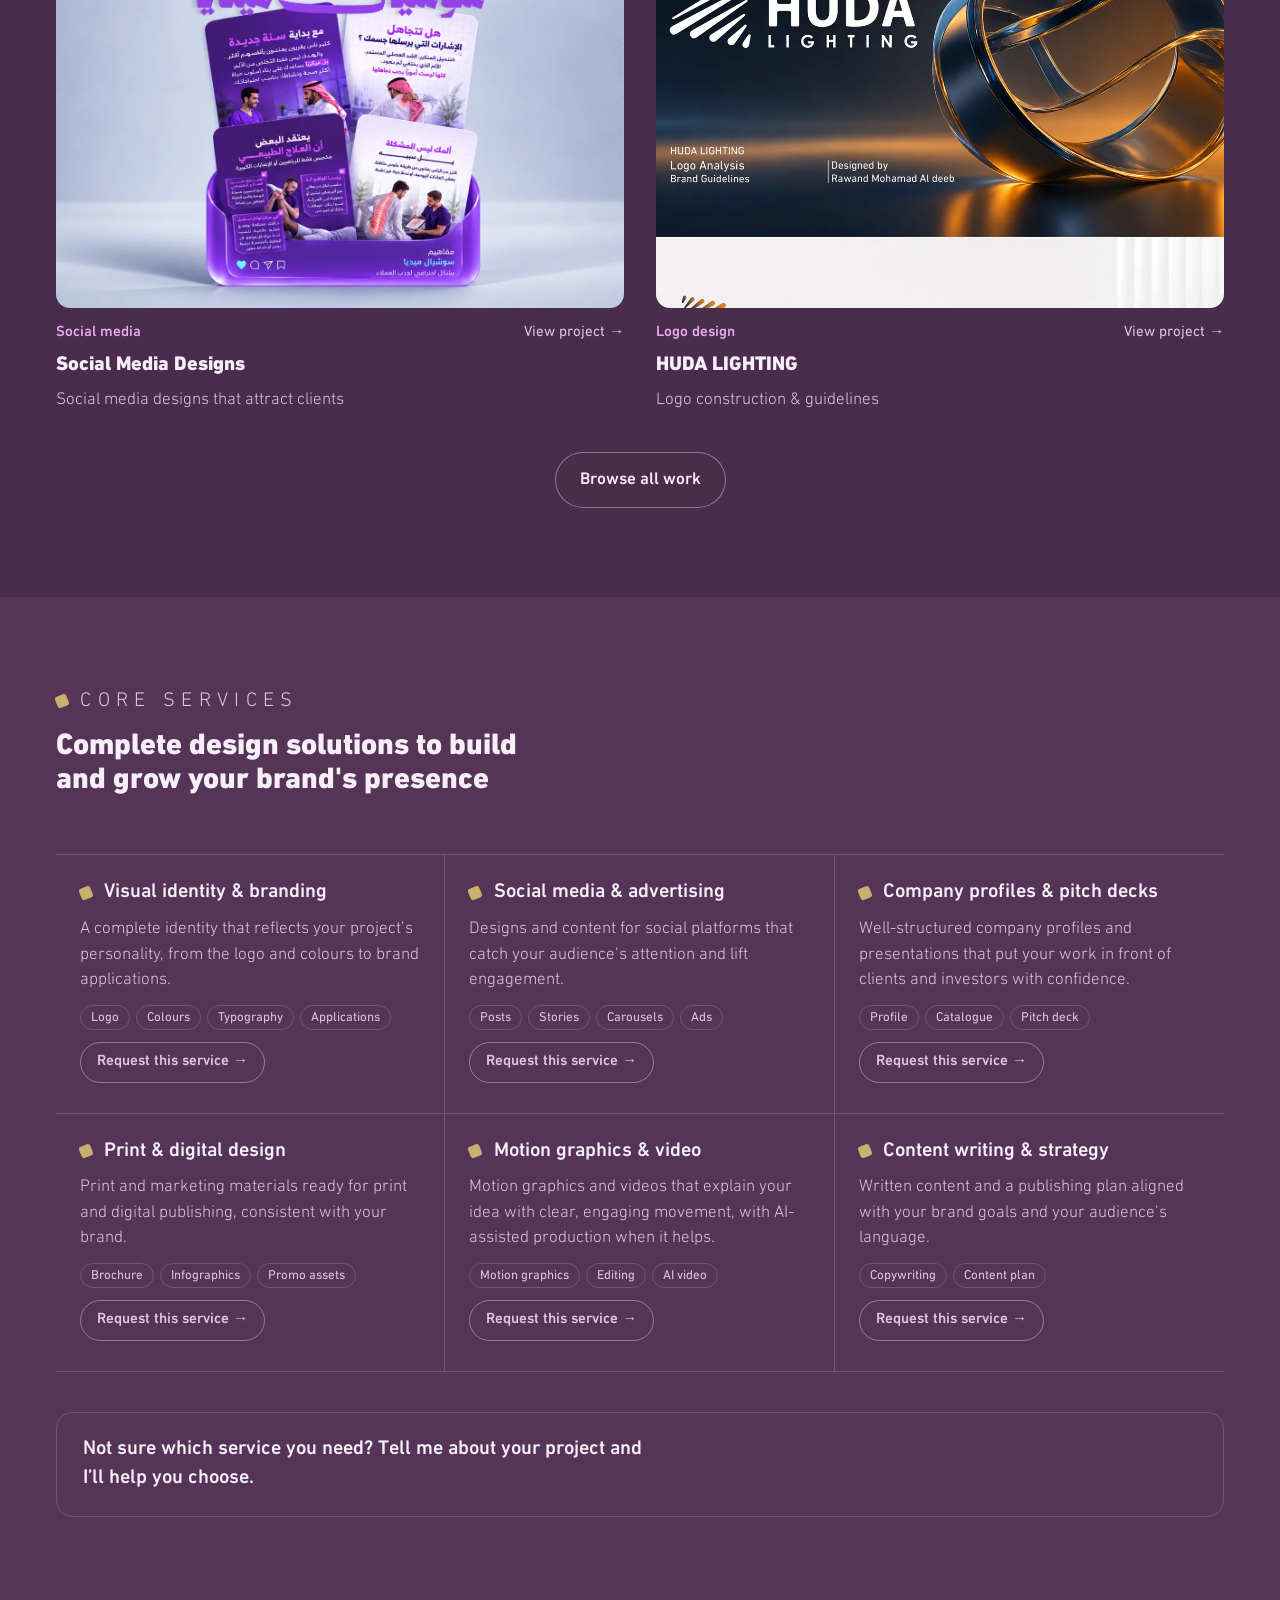
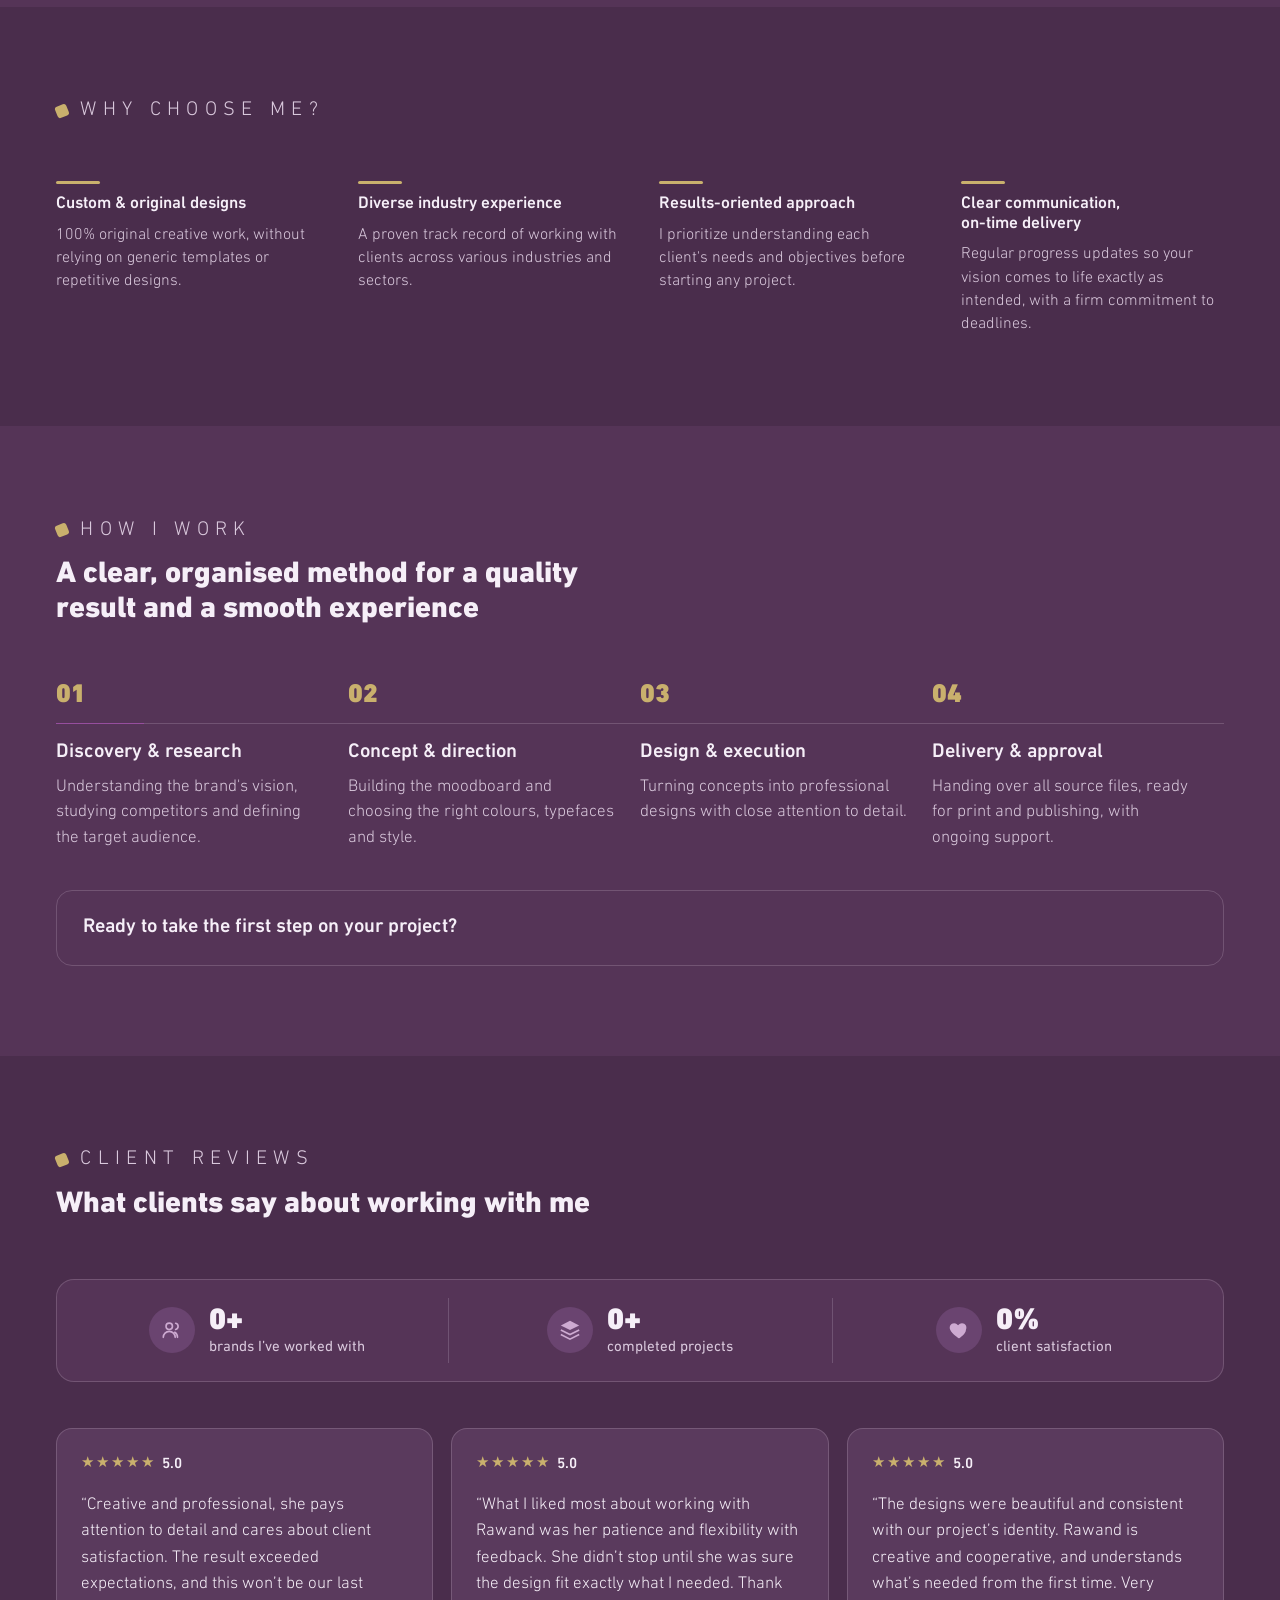
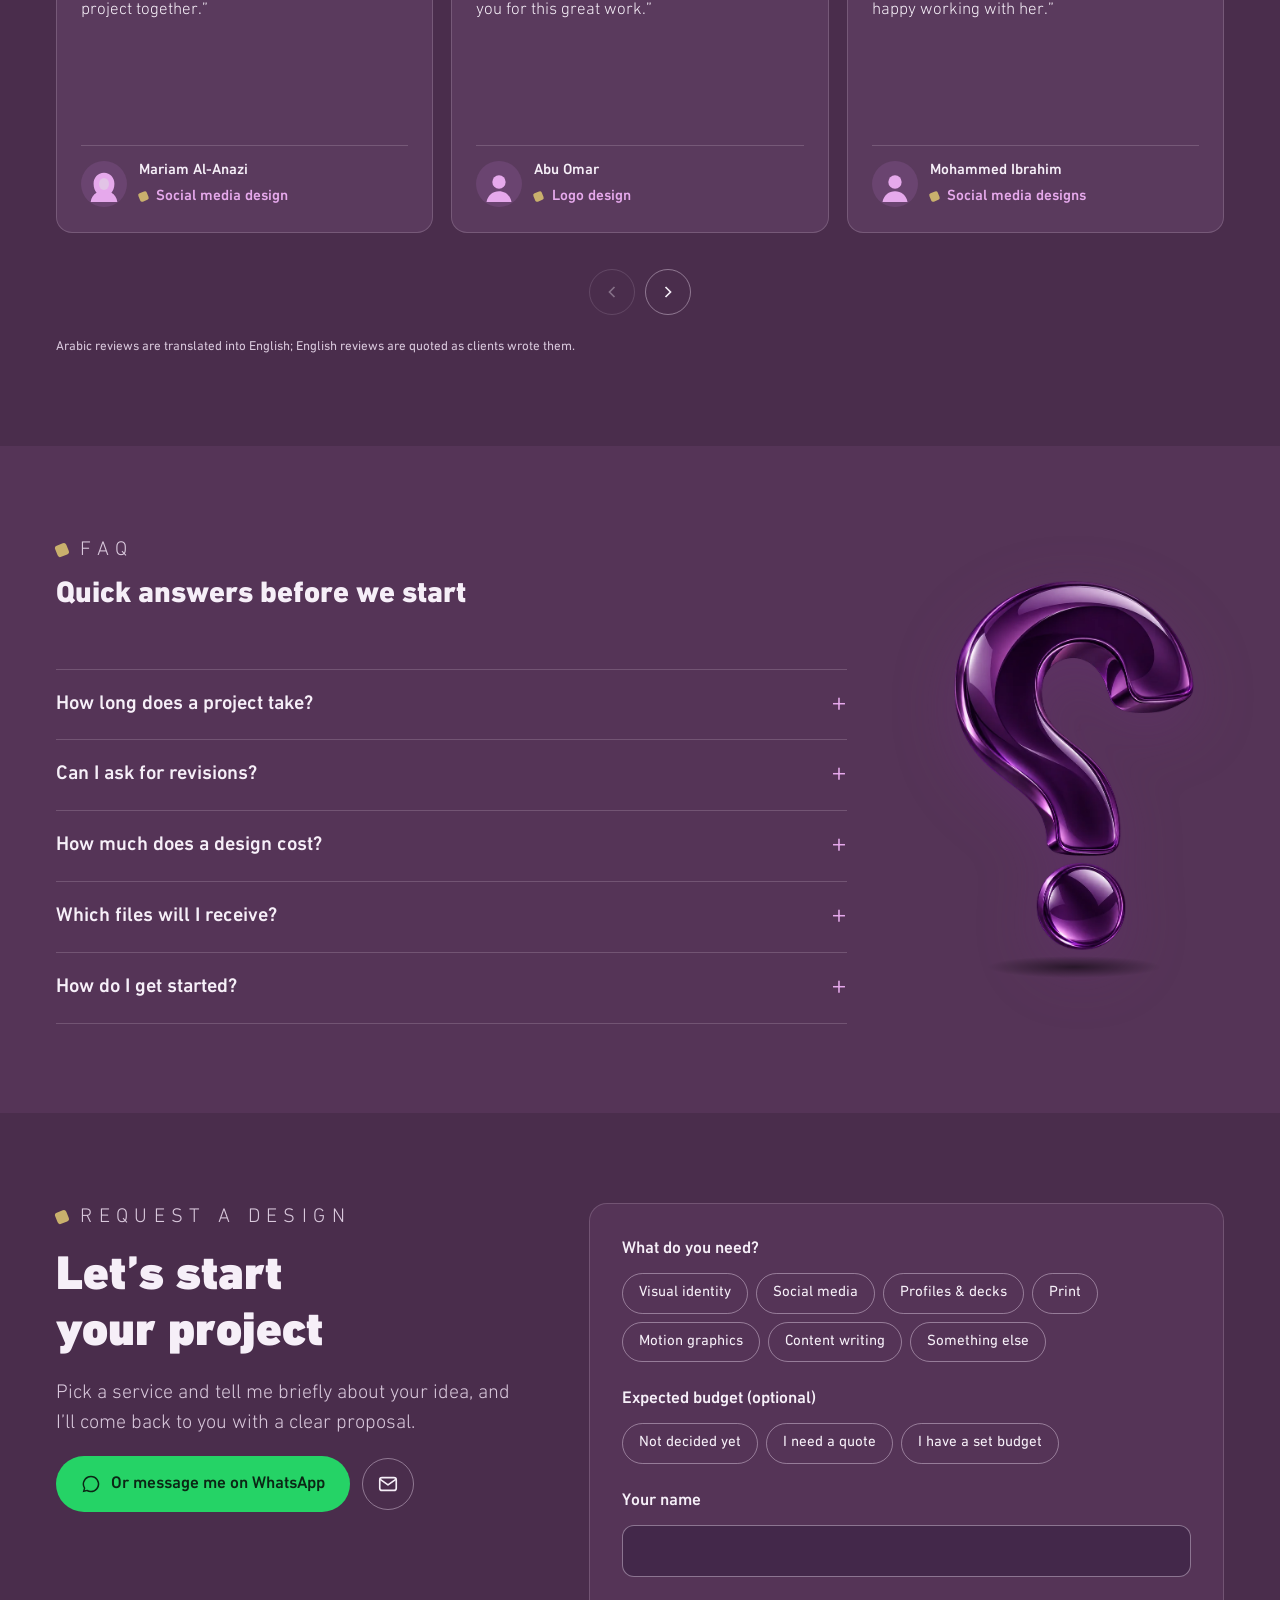
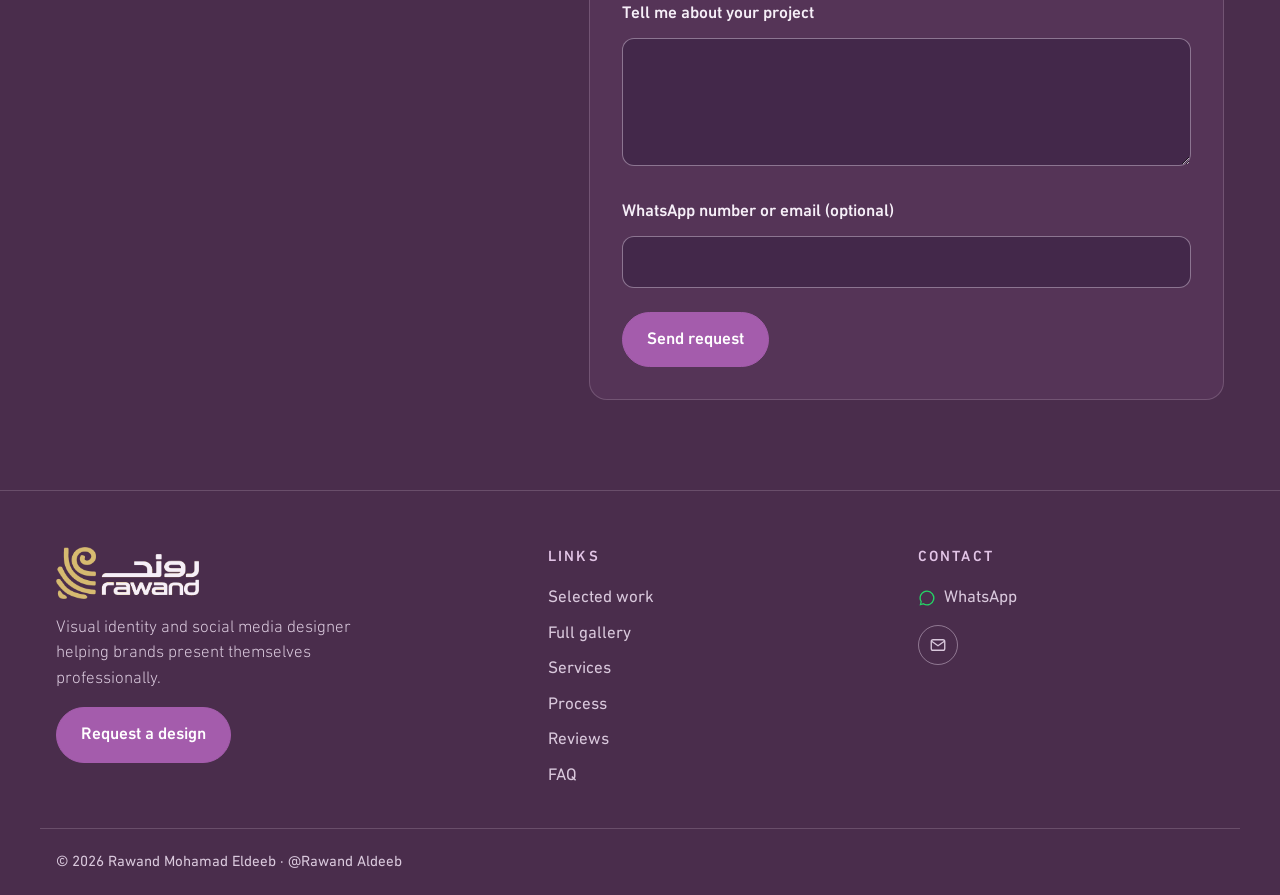
==== commit 8a161980: "Stats: replay count-up every time the bar scrolls into view Co-Authored-By: Claude Opus 5.5 <noreply" ====
--- a/index.html
+++ b/index.html
@@ -1501,12 +1501,16 @@
     if(matchMedia('(prefers-reduced-motion: reduce)').matches||!('IntersectionObserver' in window)) return;
     els.forEach(function(el){ el.textContent='0'+el.dataset.suf; });
     function run(el){
-      var to=+el.dataset.to, suf=el.dataset.suf, t0=null, dur=1800;
-      function step(t){ if(!t0) t0=t; var k=Math.min(1,(t-t0)/dur), e=1-Math.pow(1-k,3);
+      var to=+el.dataset.to, suf=el.dataset.suf, t0=null, dur=1800, id=(el._run=(el._run||0)+1);
+      function step(t){ if(id!==el._run) return; if(!t0) t0=t; var k=Math.min(1,(t-t0)/dur), e=1-Math.pow(1-k,3);
         el.textContent=Math.round(to*e)+suf; if(k<1) requestAnimationFrame(step); }
       requestAnimationFrame(step);
     }
-    var io=new IntersectionObserver(function(es){ es.forEach(function(x){ if(x.isIntersecting){ run(x.target); io.unobserve(x.target); } }); },{threshold:.6});
+    var io=new IntersectionObserver(function(es){ es.forEach(function(x){
+      var el=x.target;
+      if(x.isIntersecting){ if(!el._on){ el._on=1; run(el); } }
+      else if(x.intersectionRatio===0){ el._on=0; el._run=(el._run||0)+1; el.textContent='0'+el.dataset.suf; }
+    }); },{threshold:[0,.6]});
     els.forEach(function(el){ io.observe(el); });
   })();
   // hero 3D ring
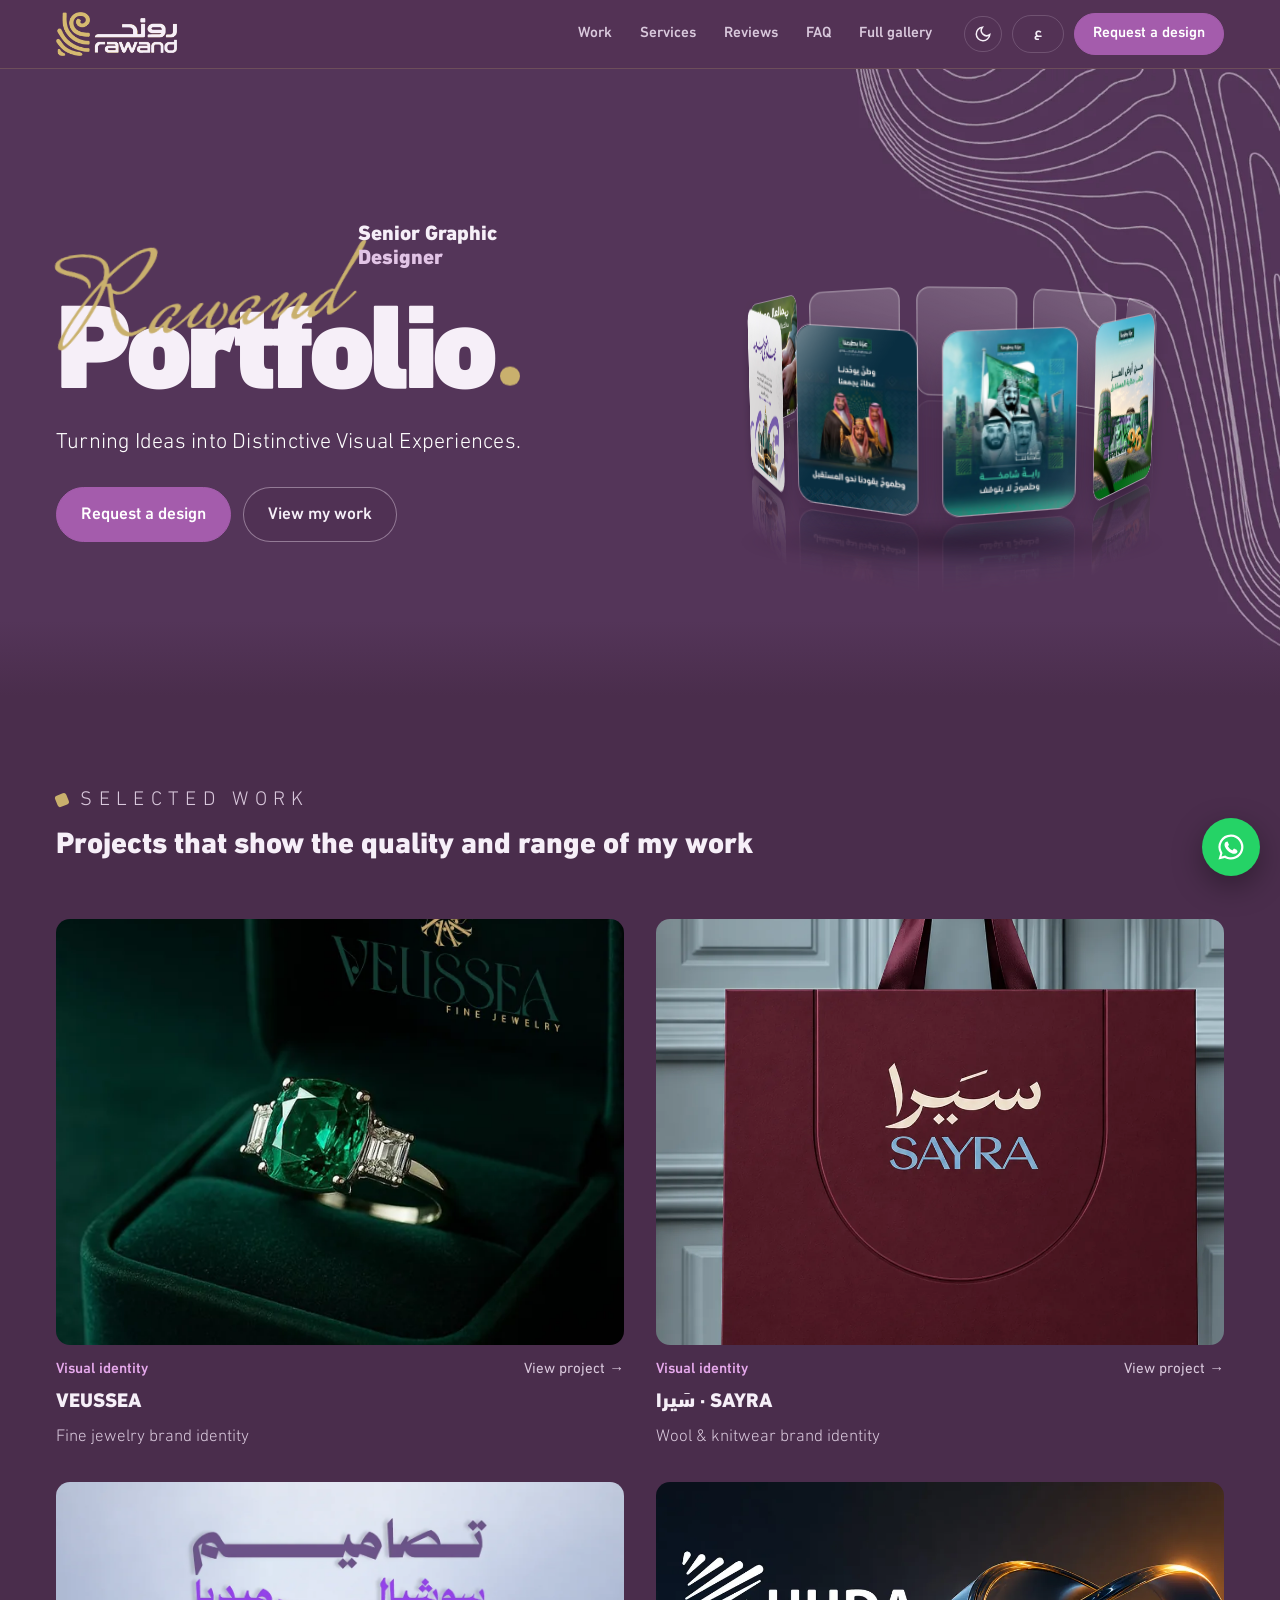
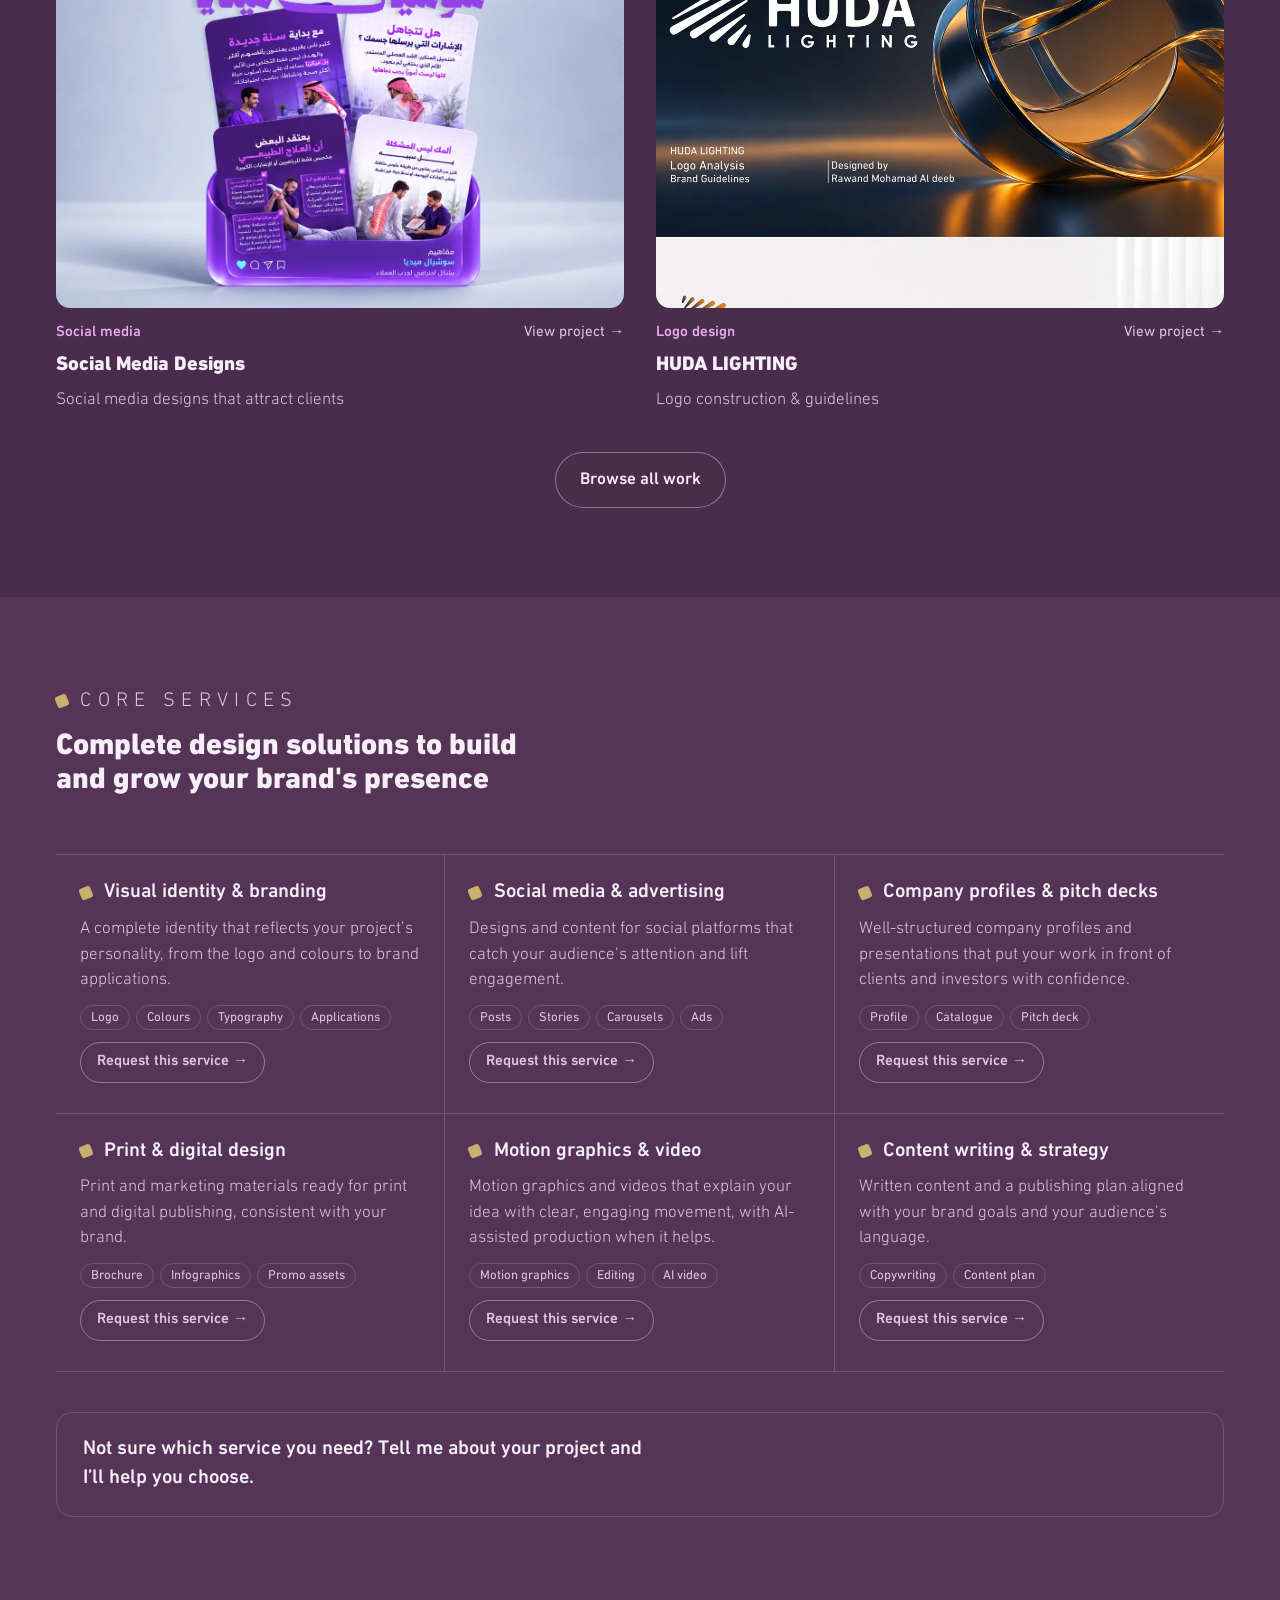
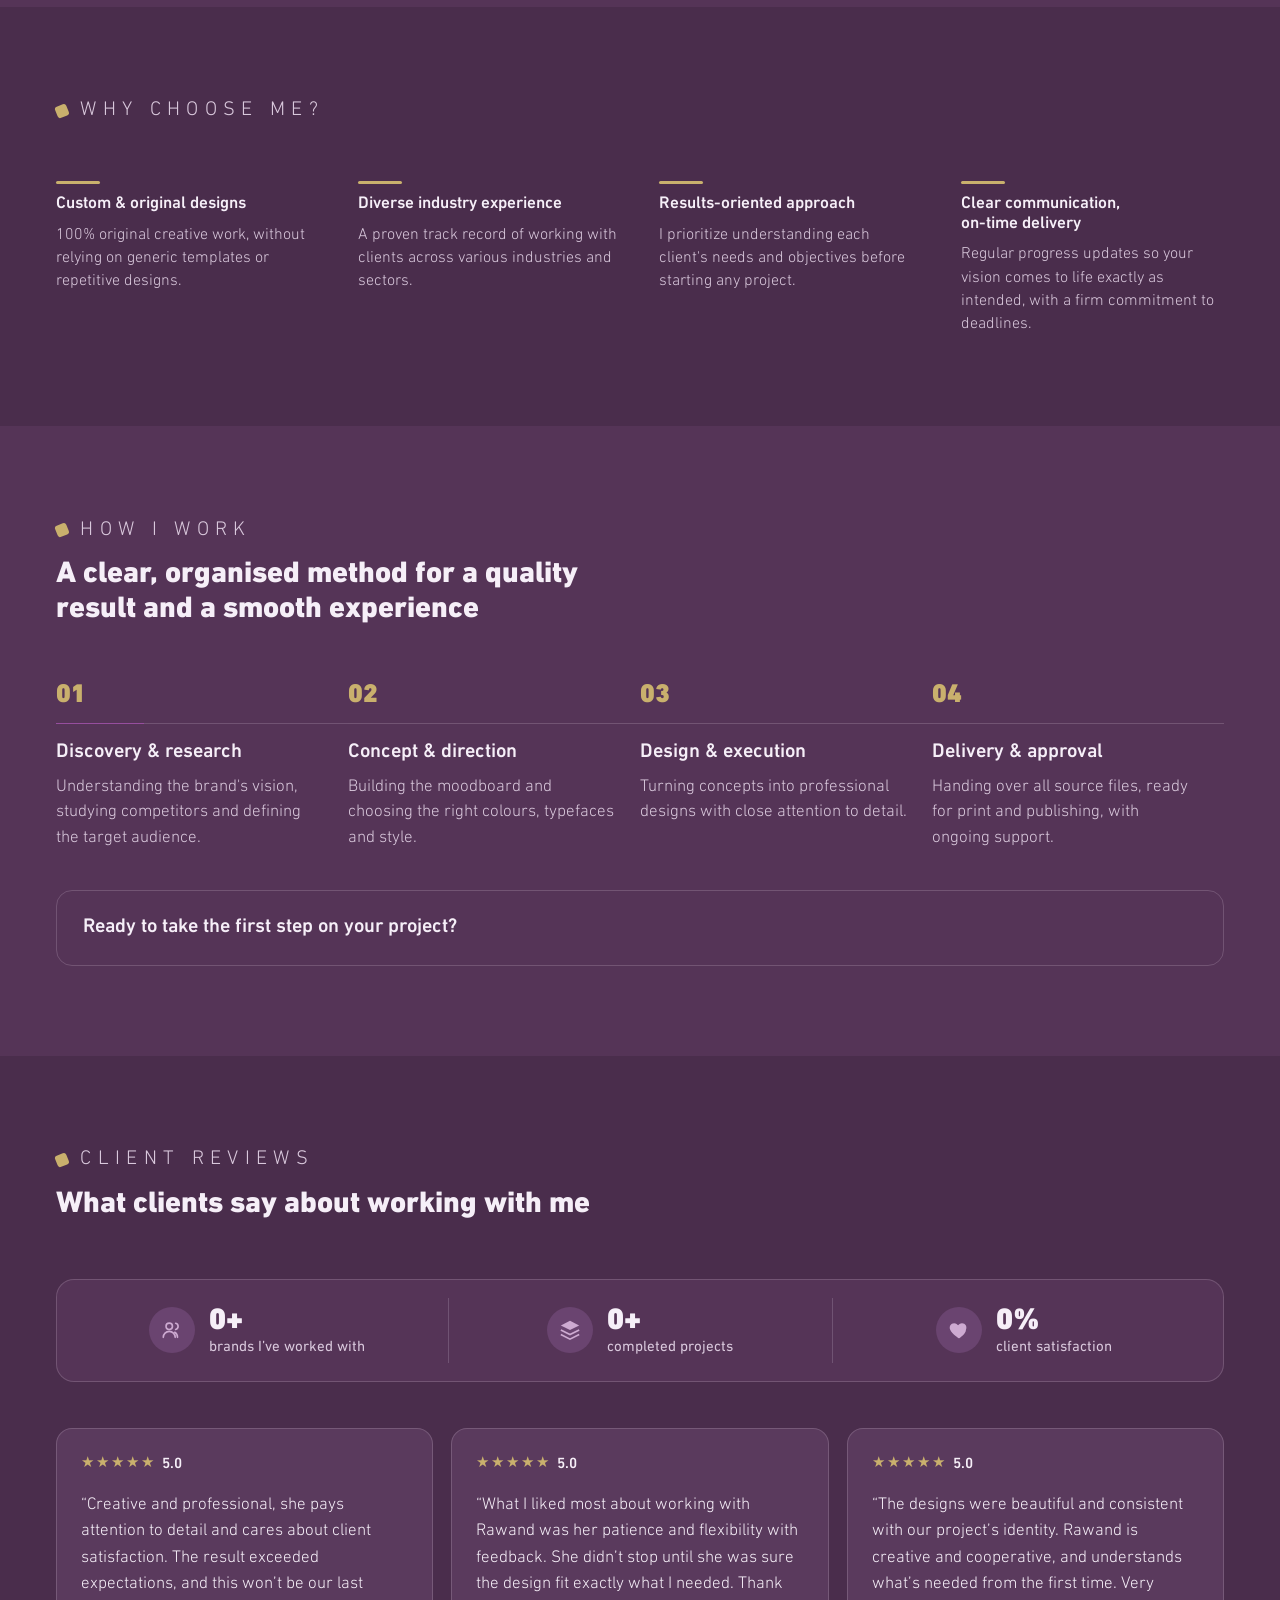
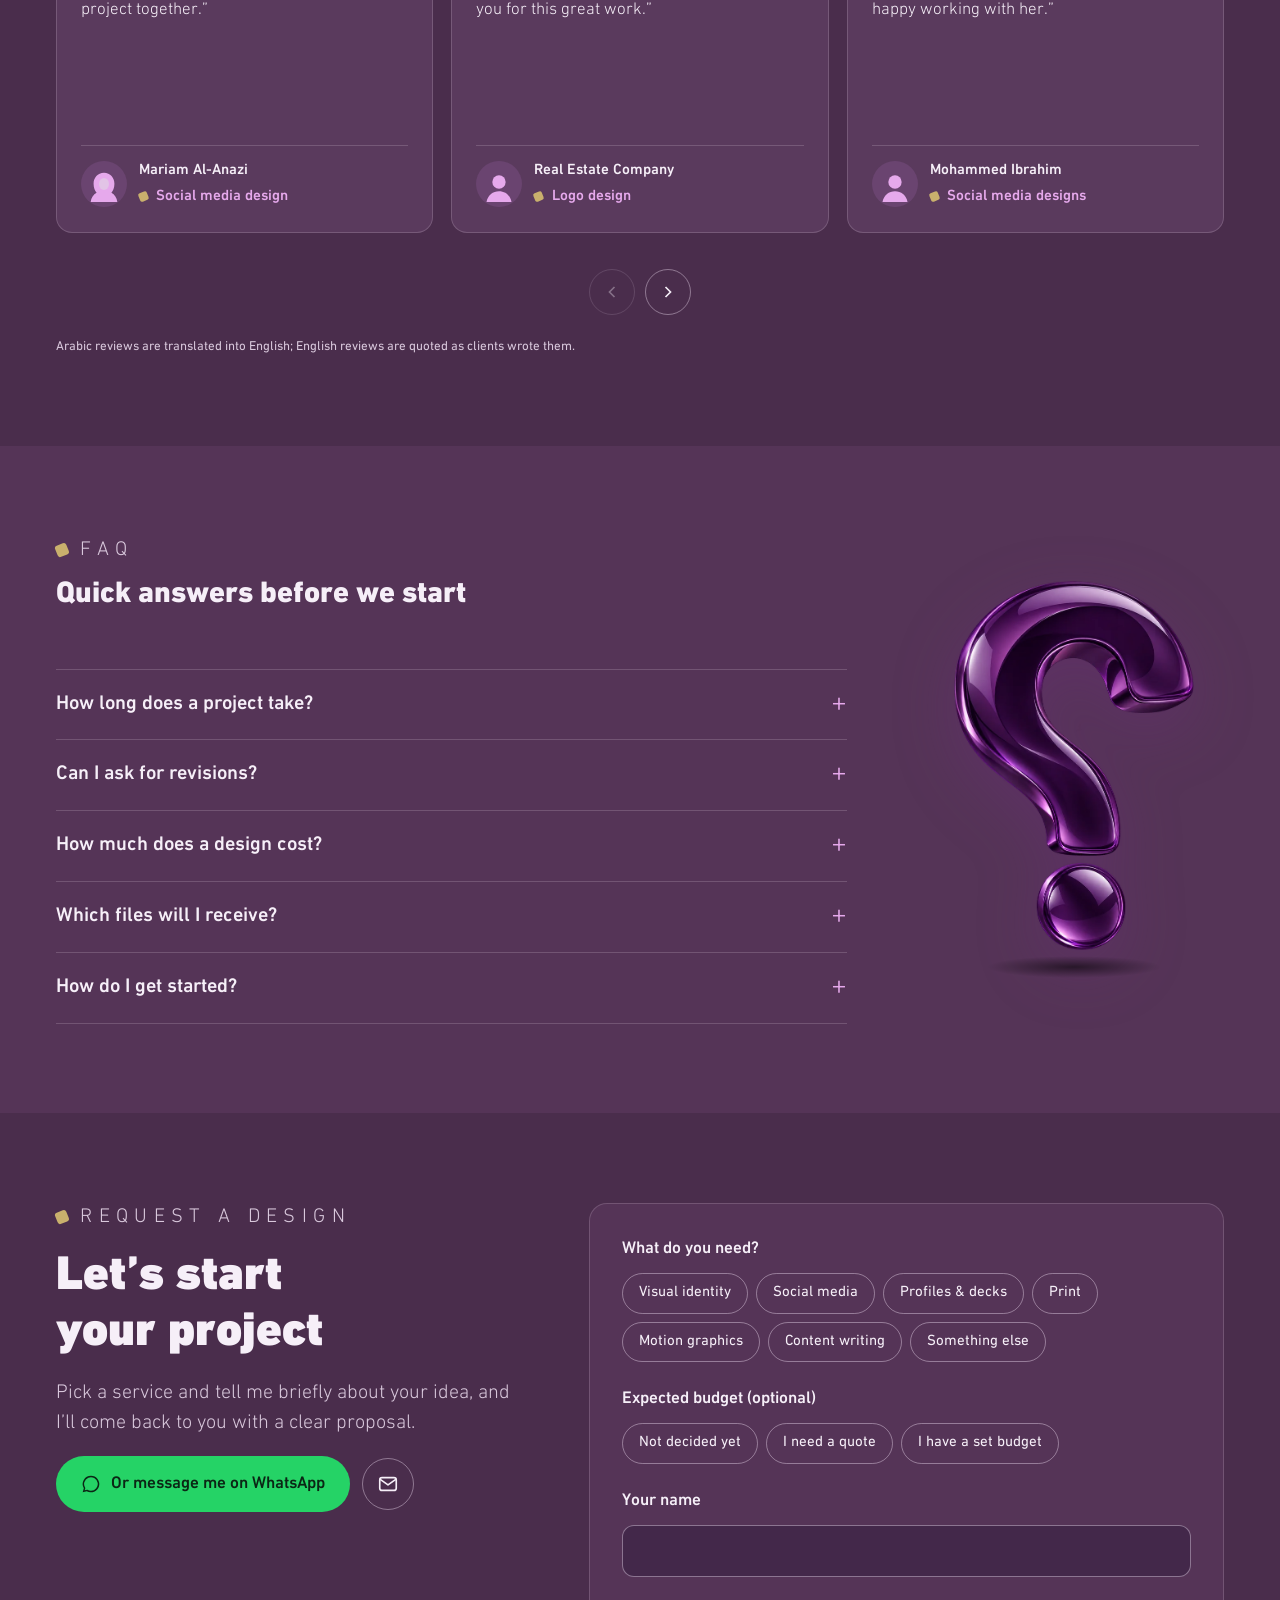
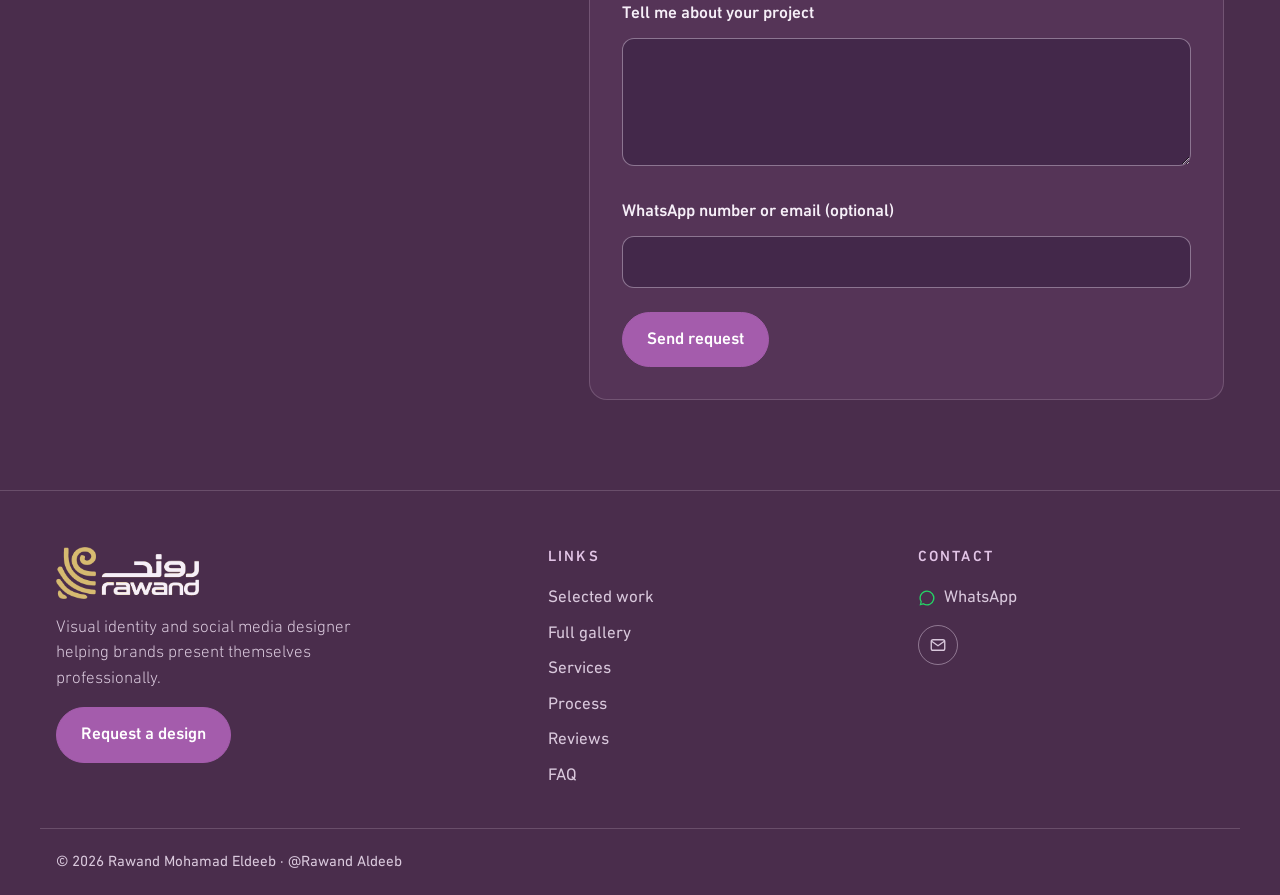
==== commit 3aba9f36: "Reviews: show Abu Omar review as Real Estate Company Co-Authored-By: Claude Opus 5.5 <noreply@anthro" ====
--- a/index.html
+++ b/index.html
@@ -944,7 +944,7 @@
         <figure class="tcard">
           <div class="t-top"><span class="stars" aria-label="5 / 5">★★★★★<b>5.0</b></span></div>
           <blockquote><p data-l="ar">«أكثر ما أعجبني في التعامل مع روند هو صبرها ومرونتها في تنفيذ الملاحظات. لم تتوقف حتى تأكدت أن التصميم مناسب تمامًا لما أحتاجه. شكرًا على هذا العمل الرائع.»</p><p data-l="en" dir="ltr">“What I liked most about working with Rawand was her patience and flexibility with feedback. She didn’t stop until she was sure the design fit exactly what I needed. Thank you for this great work.”</p></blockquote>
-          <figcaption><span class="t-av t-man"><svg viewBox="0 0 48 48" aria-hidden="true"><circle cx="24" cy="18" r="8" fill="currentColor"/><path d="M9 42c1.5-8.5 7.8-13 15-13s13.5 4.5 15 13z" fill="currentColor"/></svg></span><span class="t-who"><b class="t-name"><span data-l="ar">أبو عمر</span><span data-l="en">Abu Omar</span></b><span class="t-proj"><span class="sq"></span><span data-l="ar">تصميم شعار</span><span data-l="en">Logo design</span></span></span></figcaption>
+          <figcaption><span class="t-av t-man"><svg viewBox="0 0 48 48" aria-hidden="true"><circle cx="24" cy="18" r="8" fill="currentColor"/><path d="M9 42c1.5-8.5 7.8-13 15-13s13.5 4.5 15 13z" fill="currentColor"/></svg></span><span class="t-who"><b class="t-name"><span data-l="ar">شركة عقارات</span><span data-l="en">Real Estate Company</span></b><span class="t-proj"><span class="sq"></span><span data-l="ar">تصميم شعار</span><span data-l="en">Logo design</span></span></span></figcaption>
         </figure>
         <figure class="tcard">
           <div class="t-top"><span class="stars" aria-label="5 / 5">★★★★★<b>5.0</b></span></div>
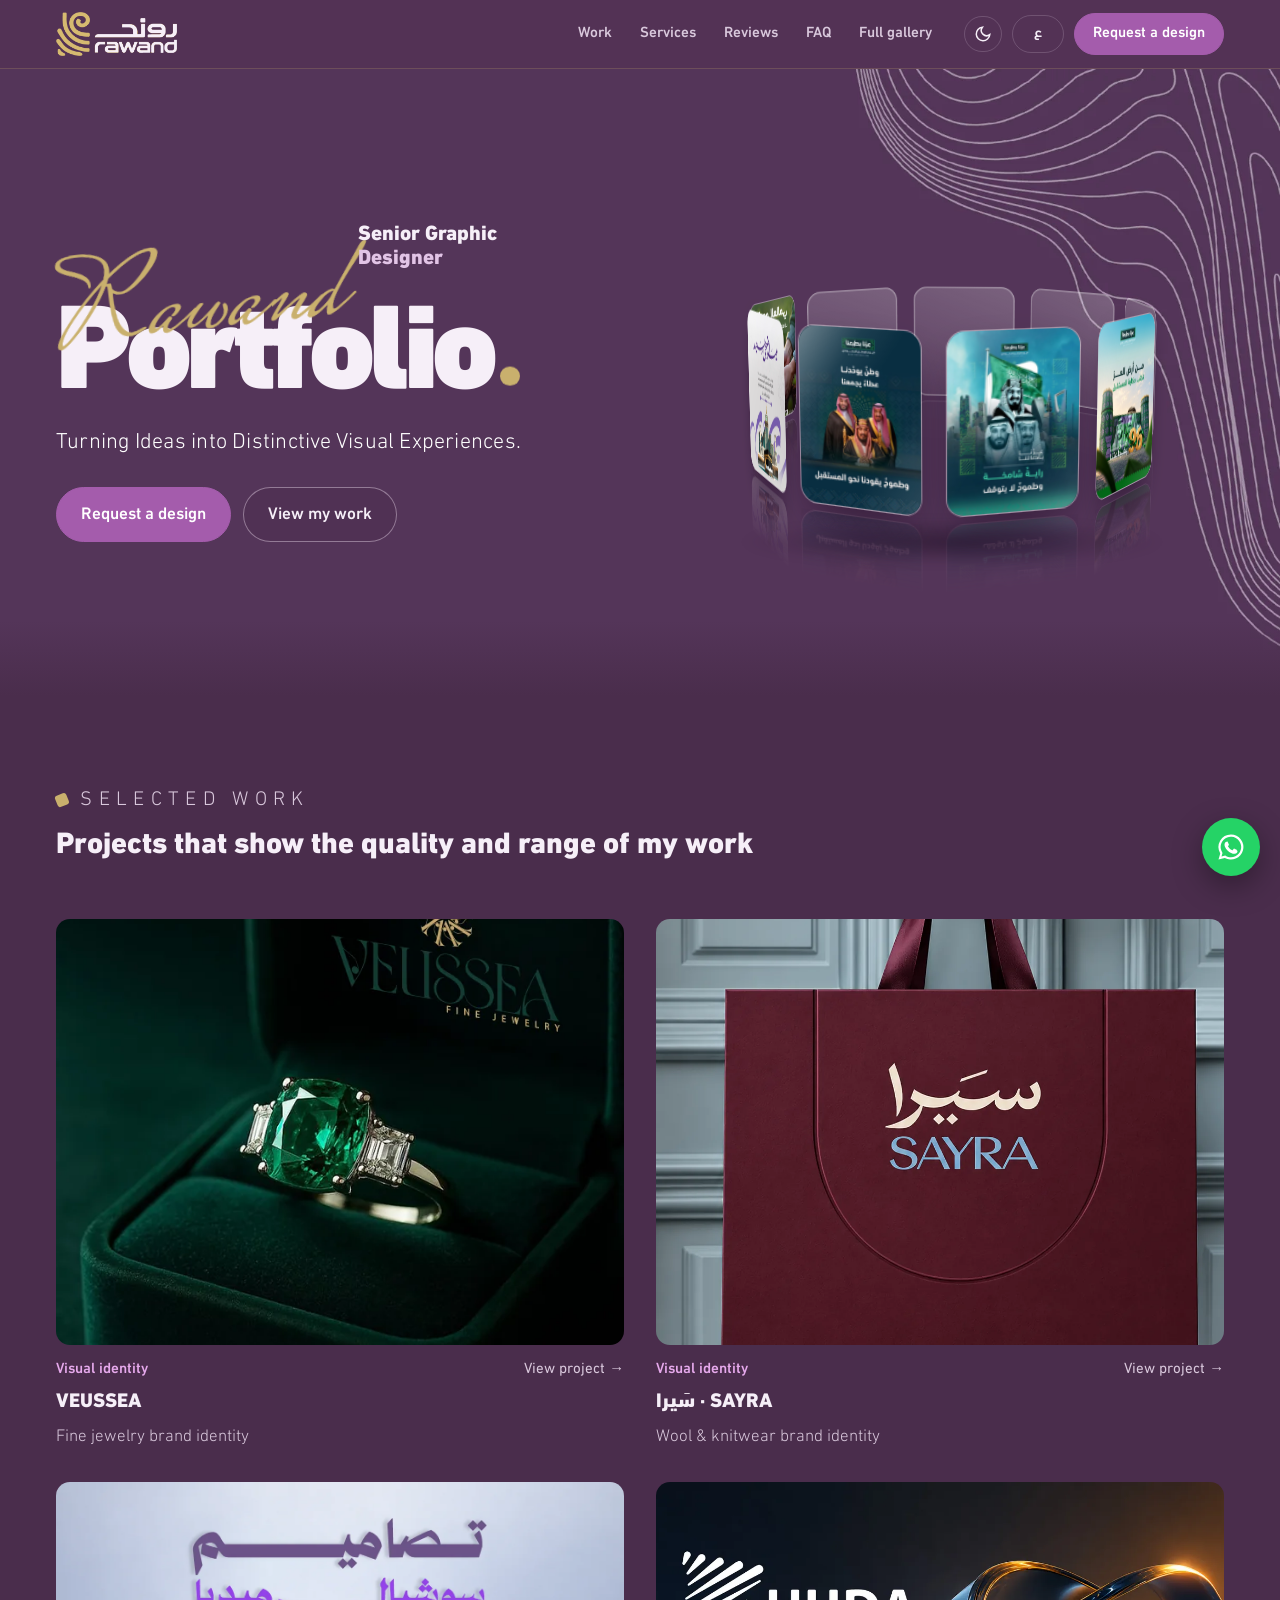
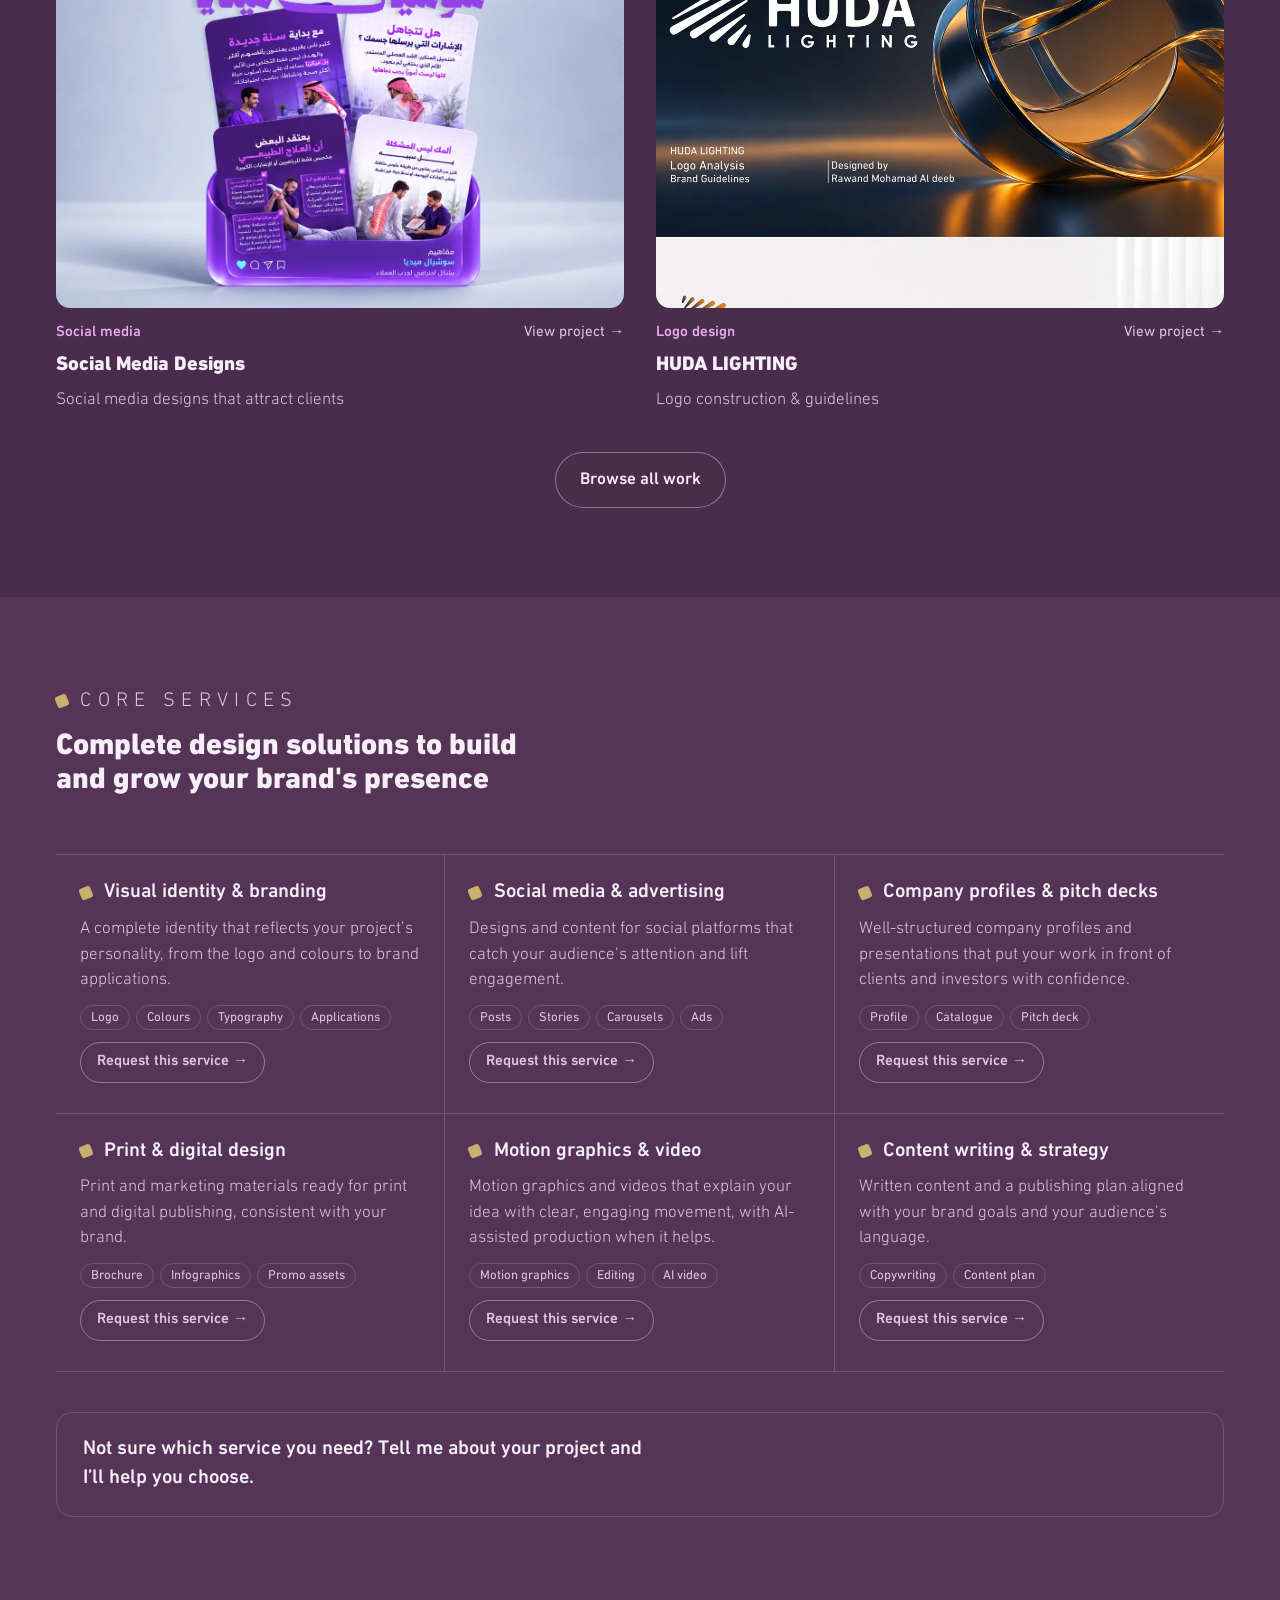
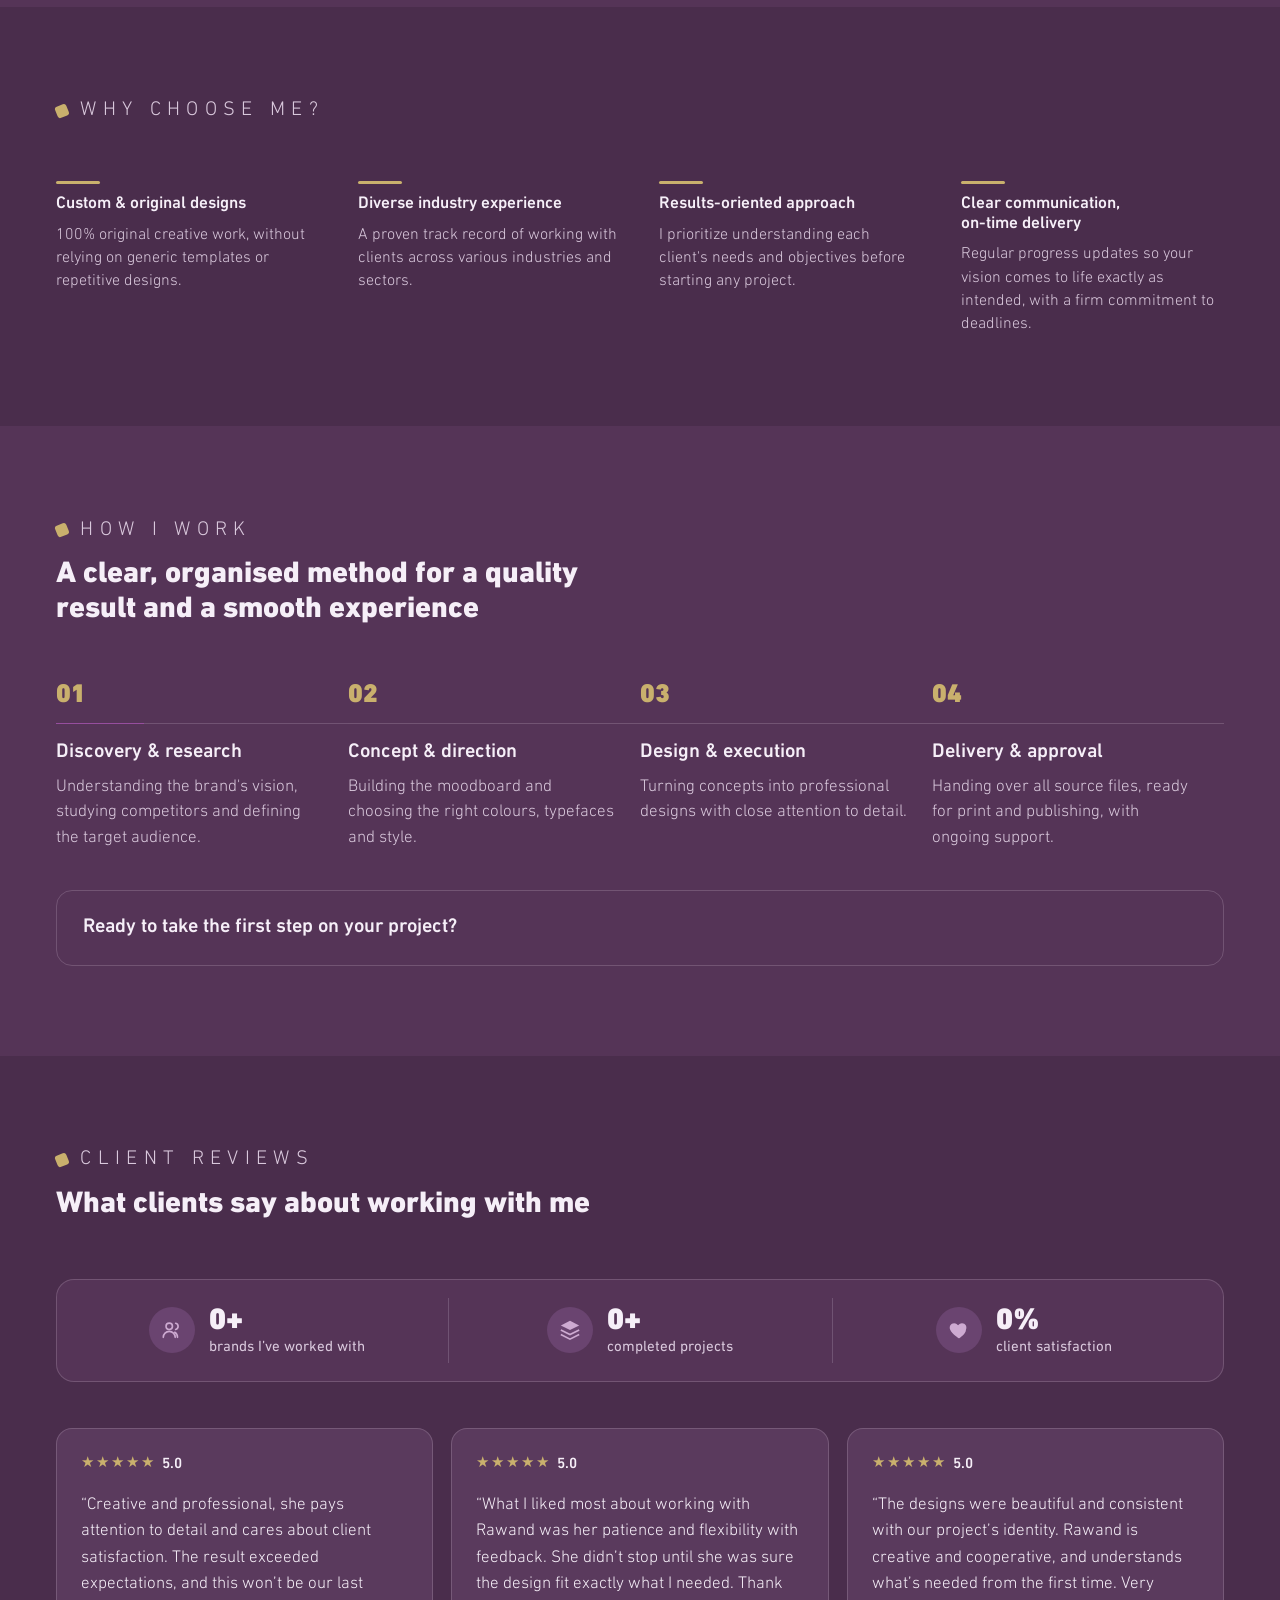
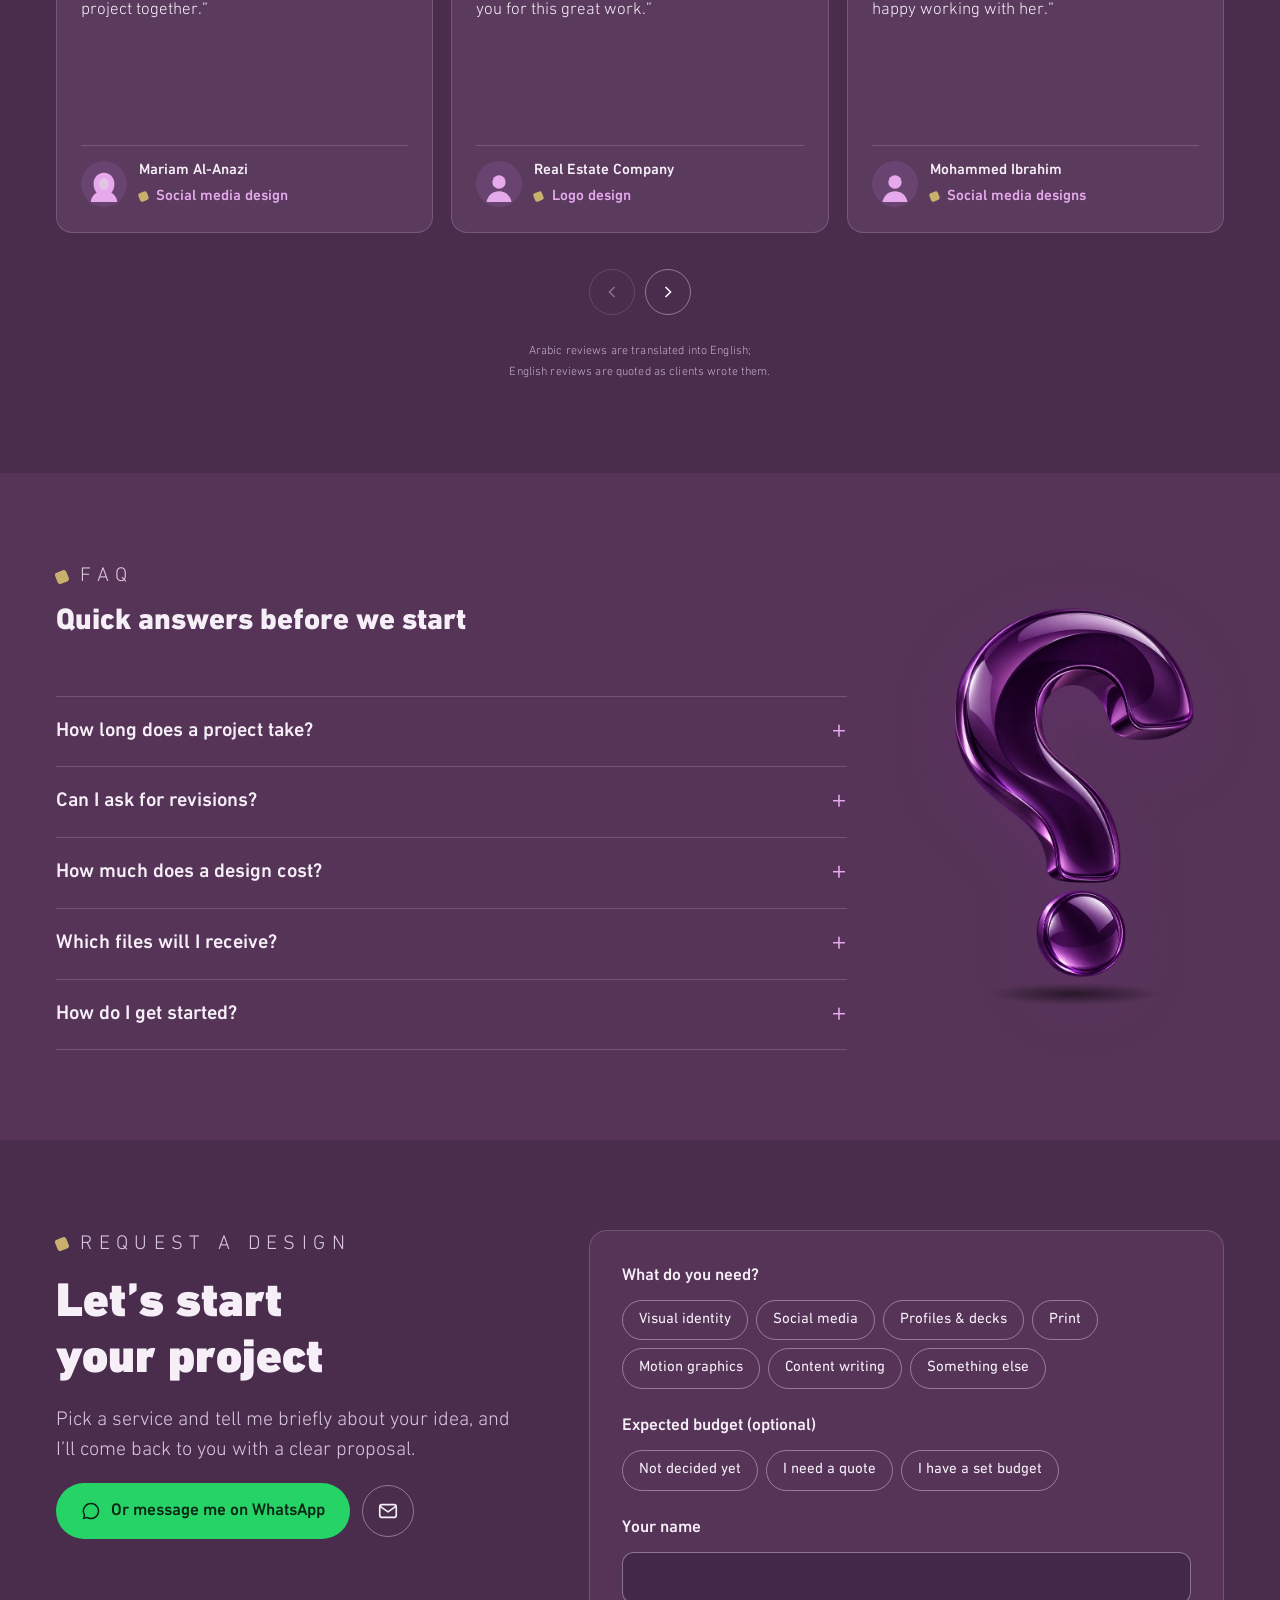
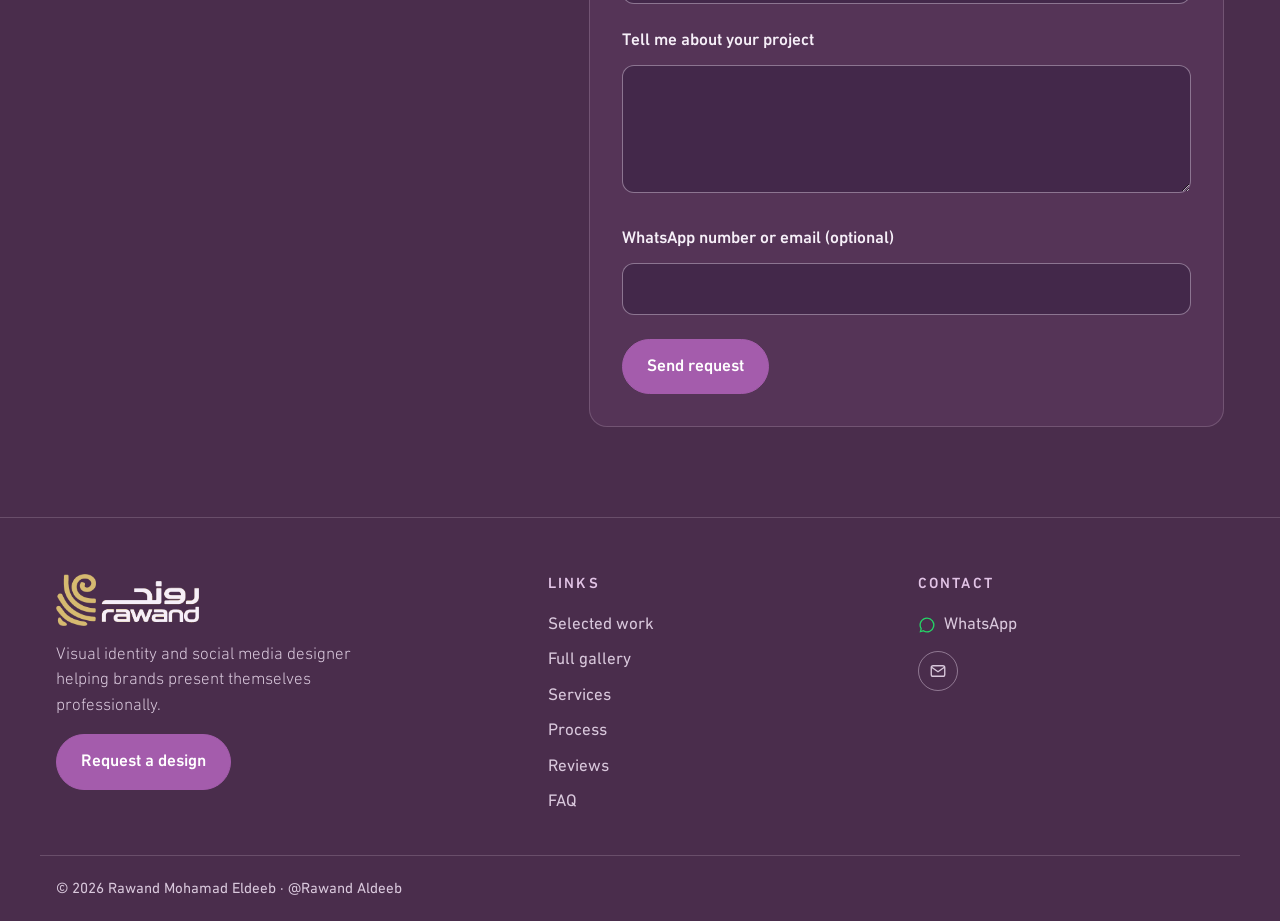
==== commit 8bb13a69: "Reviews note: thin, small and centered under the arrows Co-Authored-By: Claude Opus 5.5 <noreply@ant" ====
--- a/index.html
+++ b/index.html
@@ -441,7 +441,7 @@
 .tcard blockquote{margin:0}
 .tcard blockquote p{font-weight:300;line-height:1.55}
 .tcard figcaption{margin-top:auto;display:flex;align-items:center;gap:10px;color:var(--orchid-hi);font-weight:500;font-size:var(--step--1);padding-top:14px;border-top:1px solid var(--line)}
-.t-note{margin-top:22px;color:var(--muted);font-size:.8125rem}
+.t-note{margin:26px auto 0;max-width:72ch;text-wrap:balance;text-align:center;color:var(--muted);font-size:.78rem;font-weight:300;letter-spacing:.01em;line-height:1.7;opacity:.85}
 
 .stats-bar{display:grid;grid-template-columns:repeat(3,1fr);margin-bottom:36px;padding:18px 8px;border:1px solid var(--line);border-radius:18px;background:var(--plum)}
 .stat{display:flex;align-items:center;justify-content:center;gap:14px;padding:6px 16px}
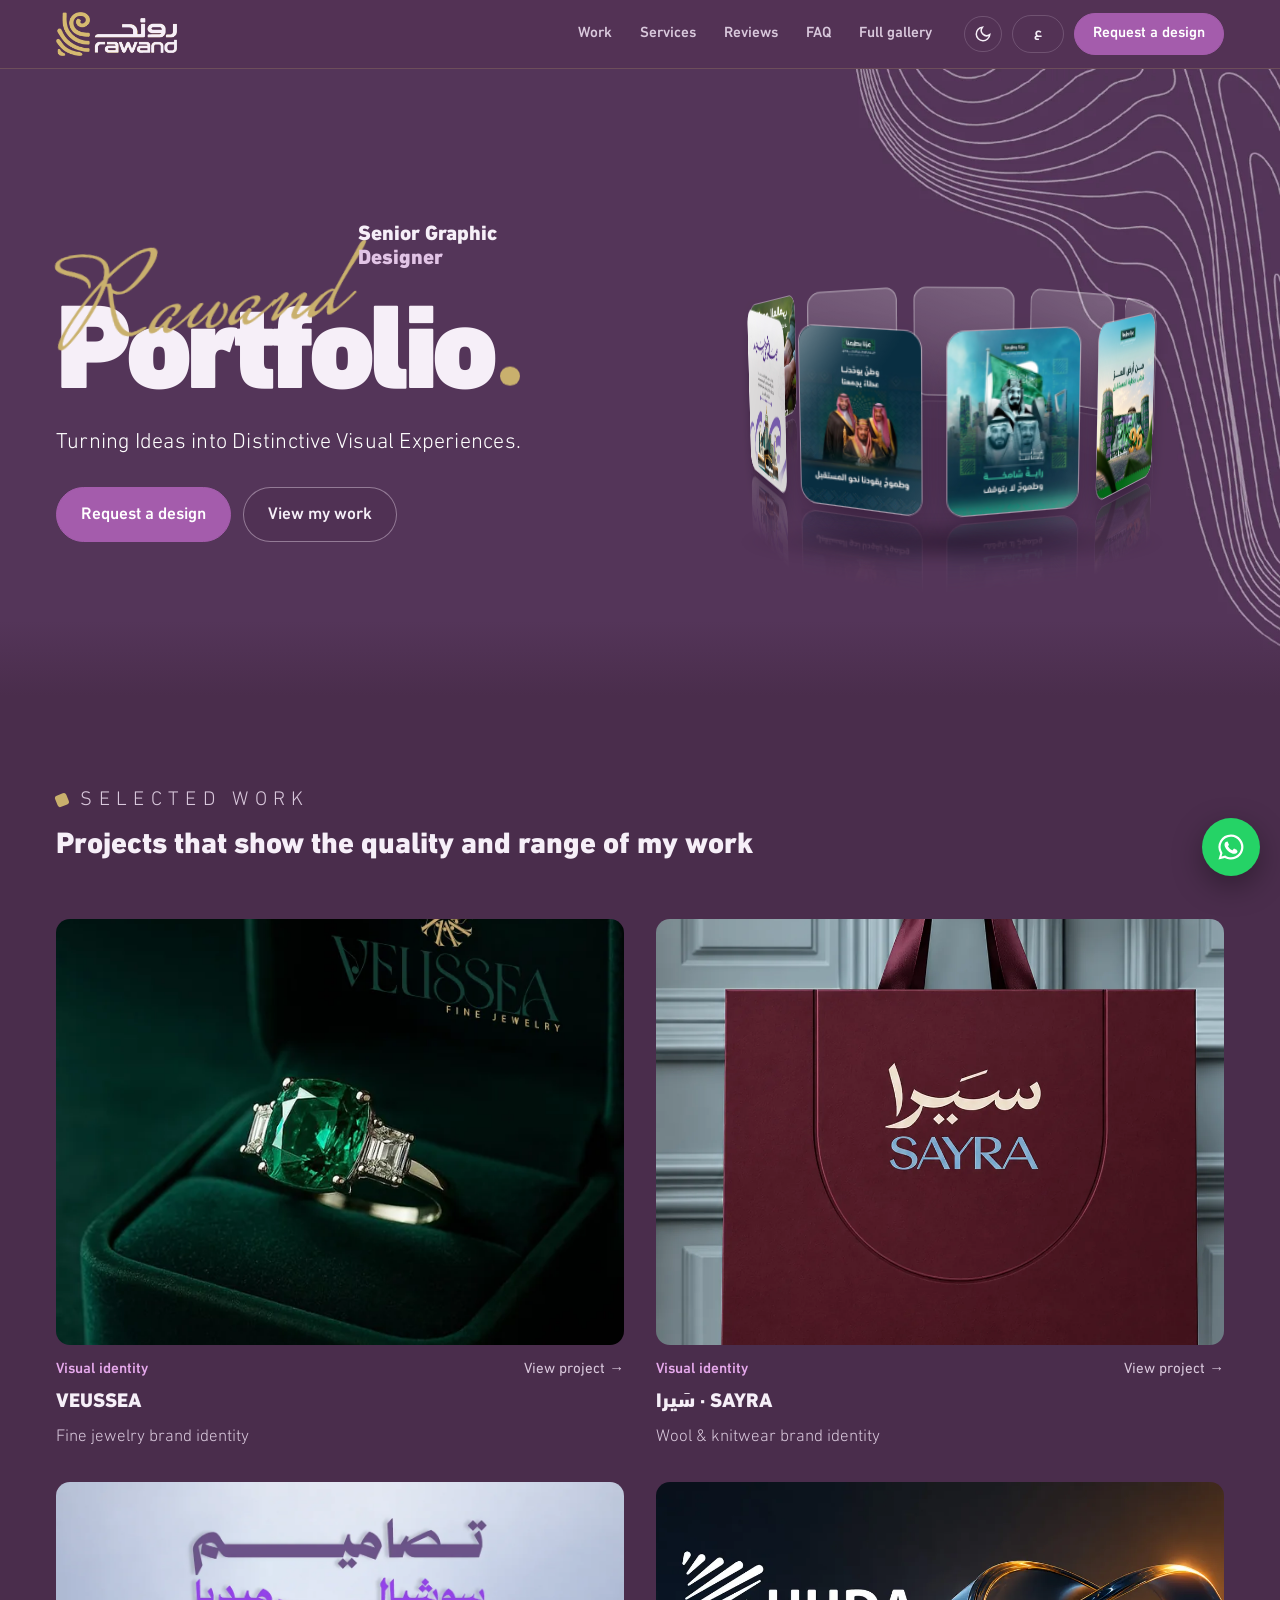
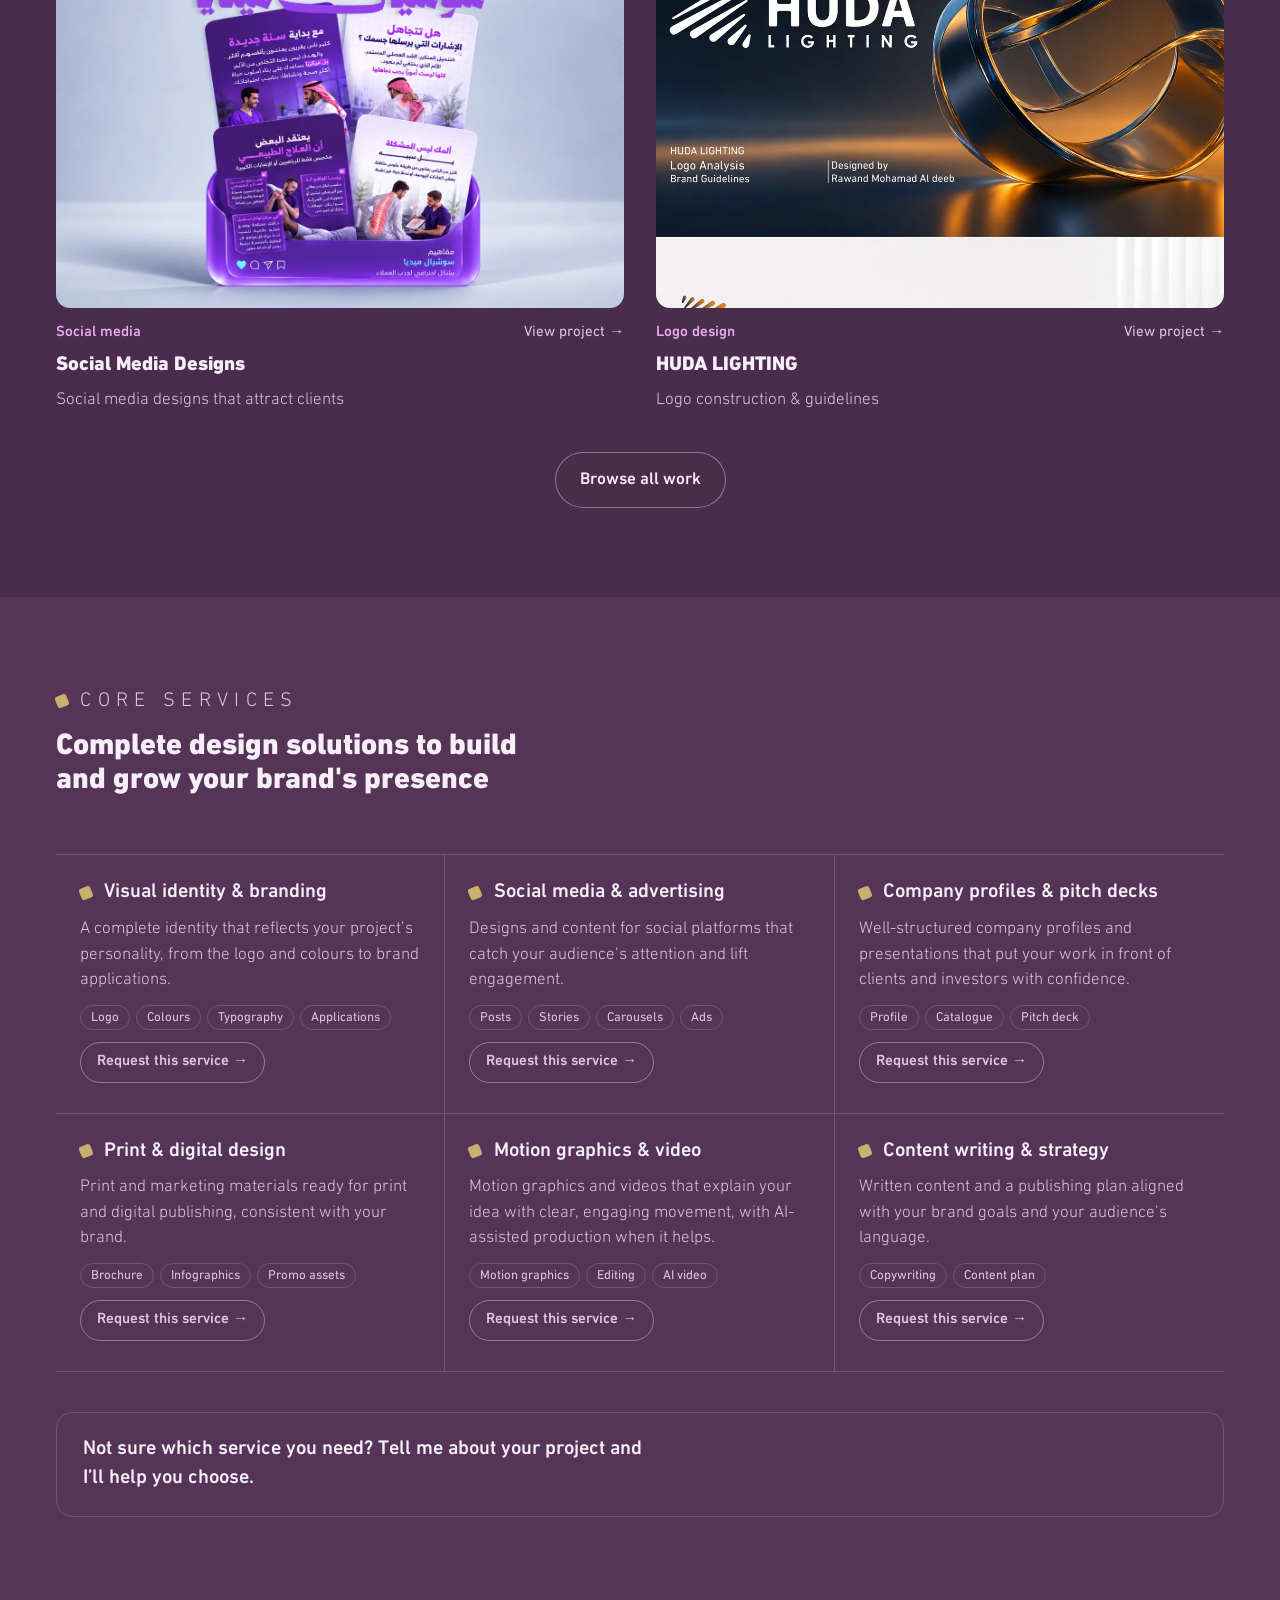
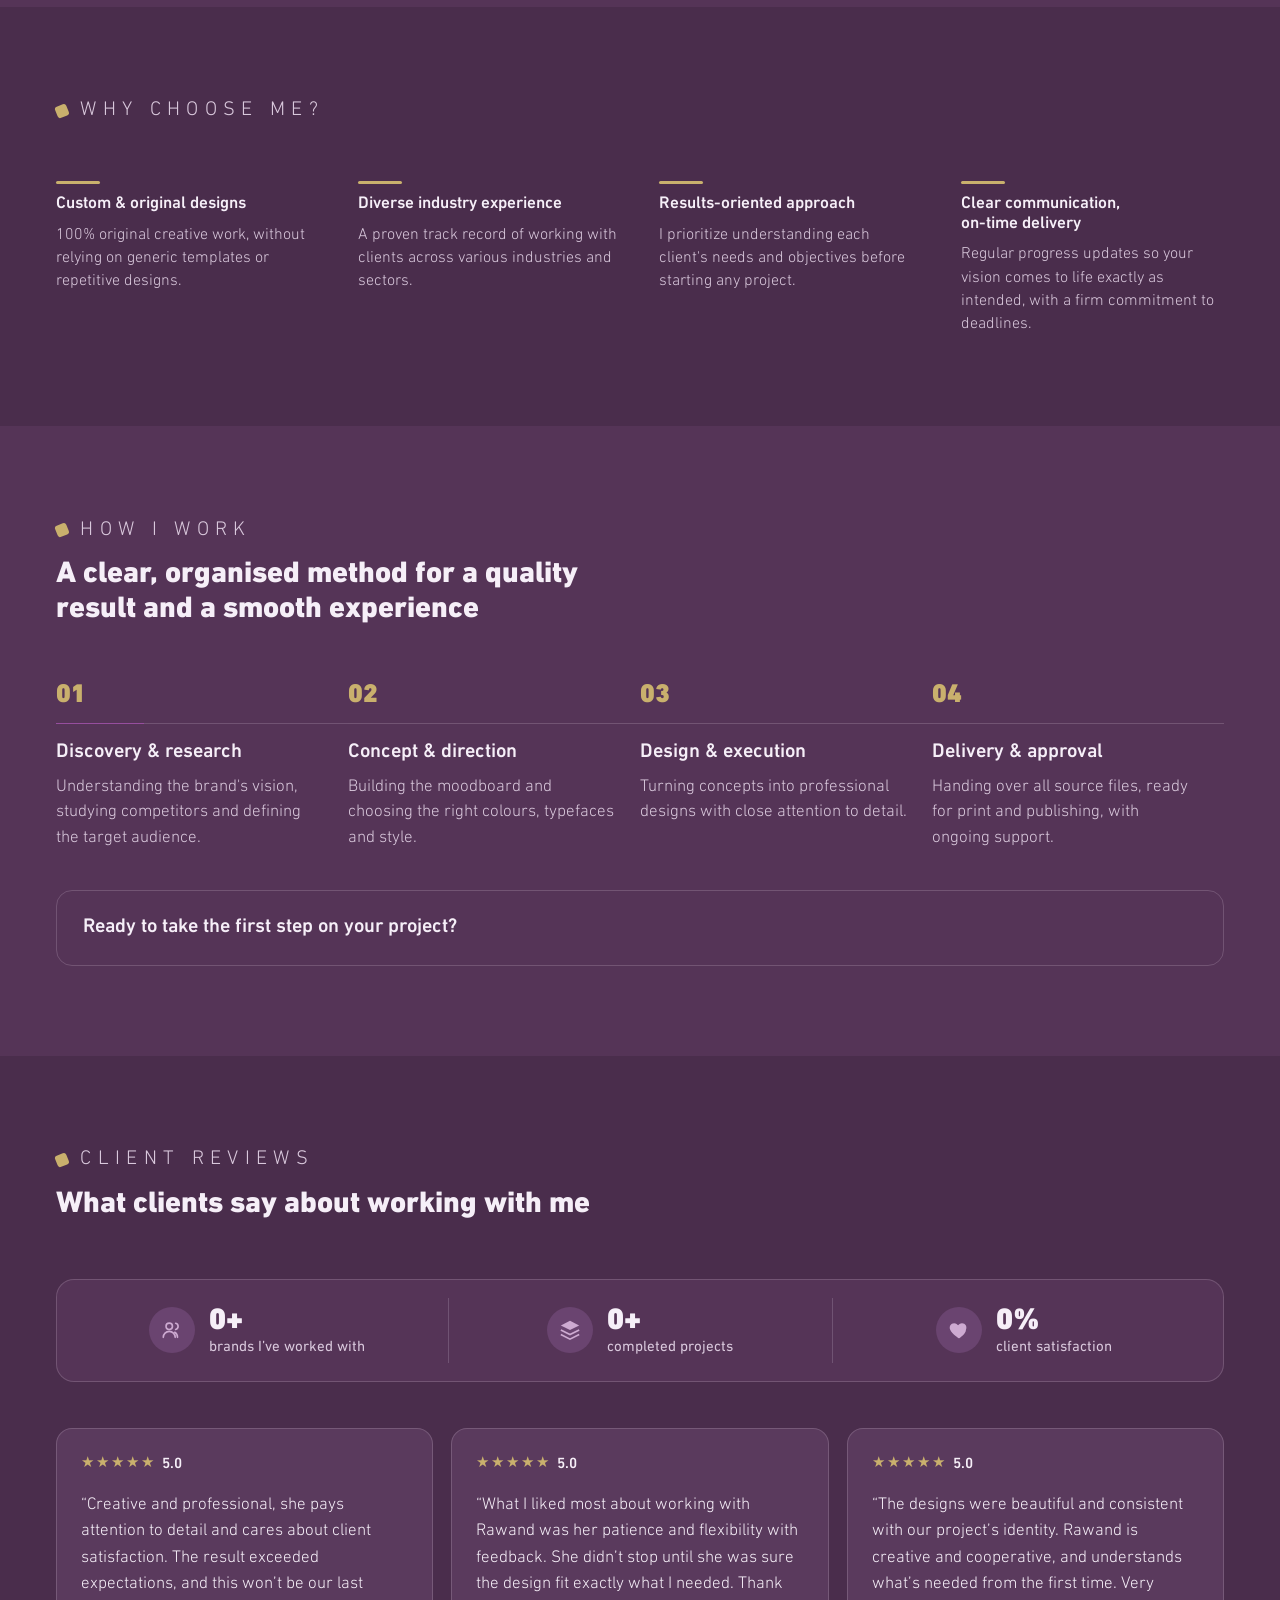
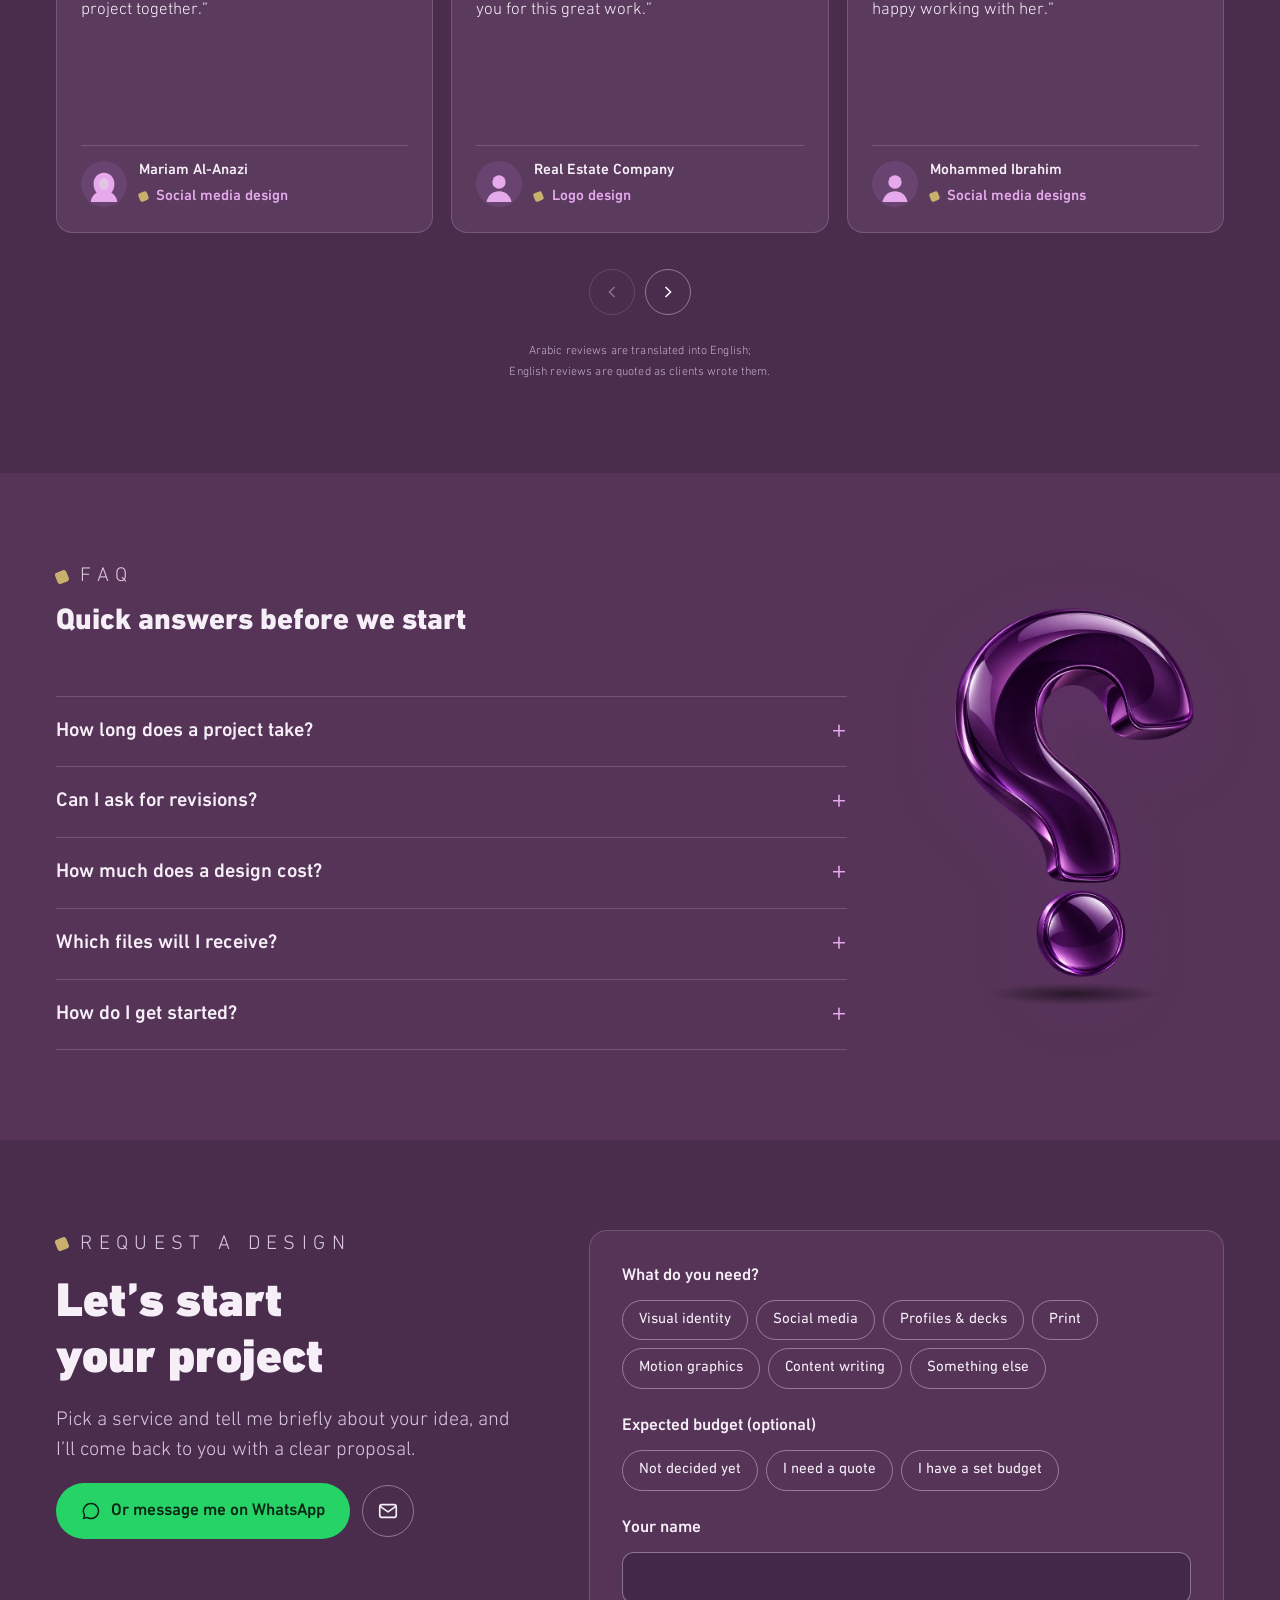
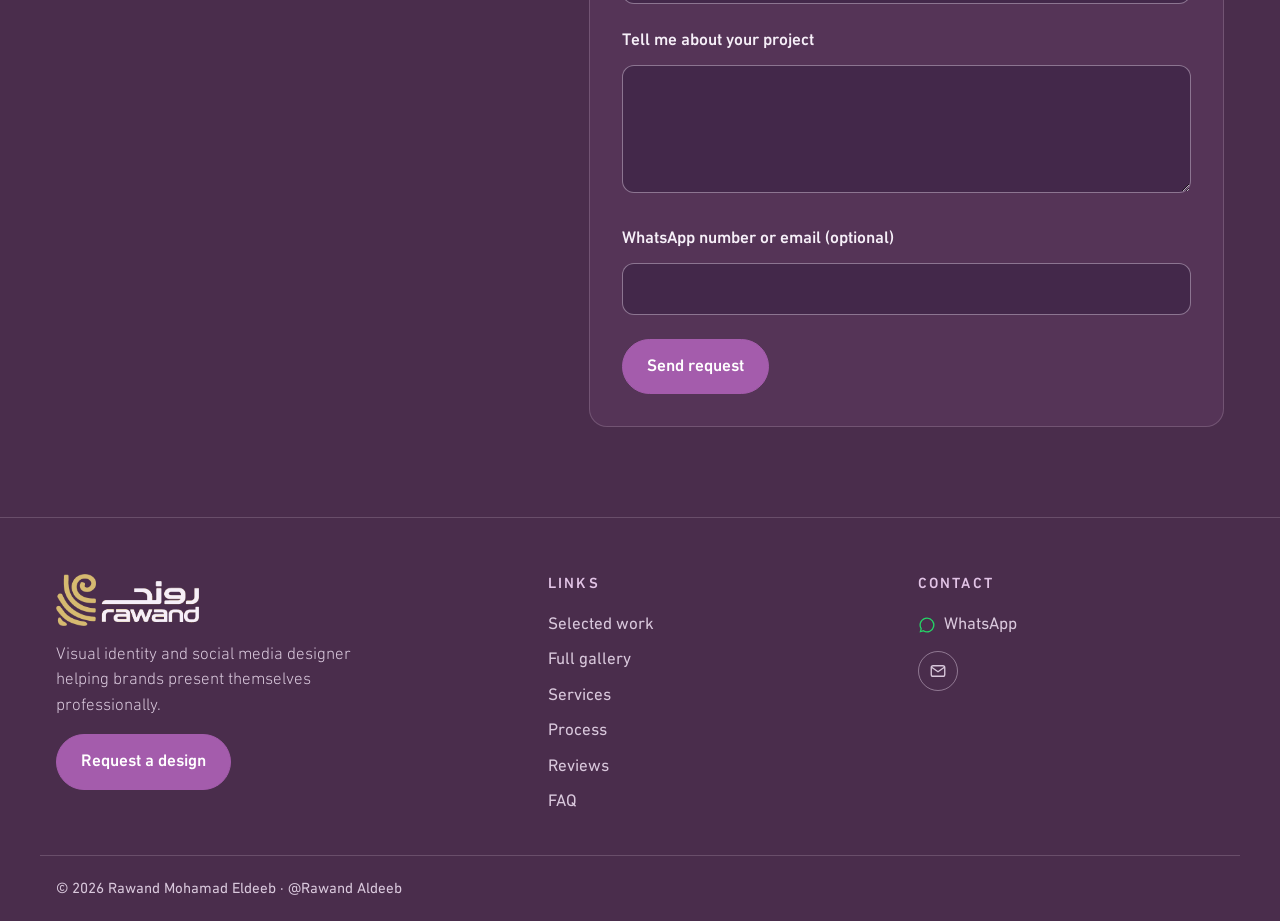
==== commit 559514f6: "Request form: amount field appears next to 'I have a set budget' Co-Authored-By: Claude Opus 5.5 <no" ====
--- a/index.html
+++ b/index.html
@@ -376,6 +376,10 @@
 .req fieldset{border:0;padding:0;margin:0;min-width:0}
 .req legend,.req .fld label{display:block;font-weight:500;margin-bottom:12px;padding:0}
 .pills{display:flex;flex-wrap:wrap;gap:8px}
+.bud-amt{display:inline-flex;animation:budIn .35s cubic-bezier(.3,1.4,.5,1)}
+.req .bud-amt input[type="text"]{font:inherit;color:var(--fg);background:var(--ink);border:1px solid var(--orchid);border-radius:999px;padding:9px 16px;width:190px;max-width:100%;outline:none;transition:box-shadow .2s}
+.req .bud-amt input[type="text"]:focus{box-shadow:0 0 0 3px rgba(150,78,158,.28)}
+@keyframes budIn{from{opacity:0;transform:translateX(-8px) scale(.96)}to{opacity:1;transform:none}}
 .pill{position:relative}
 .pill input{position:absolute;opacity:0;width:1px;height:1px}
 .pill>span{display:inline-block;padding:8px 16px;border:1px solid var(--line-strong);border-radius:999px;font-size:var(--step--1);cursor:pointer;transition:all .15s}
@@ -1032,7 +1036,7 @@
         </fieldset>
         <fieldset>
           <legend><span data-l="ar">الميزانية المتوقعة (اختياري)</span><span data-l="en">Expected budget (optional)</span></legend>
-          <div class="pills"><label class="pill"><input type="radio" name="budget" value="none" data-ar="لم أحدد الميزانية بعد" data-en="Not decided yet"><span><span data-l="ar">لم أحدد الميزانية بعد</span><span data-l="en">Not decided yet</span></span></label><label class="pill"><input type="radio" name="budget" value="quote" data-ar="أحتاج عرض سعر" data-en="I need a quote"><span><span data-l="ar">أحتاج عرض سعر</span><span data-l="en">I need a quote</span></span></label><label class="pill"><input type="radio" name="budget" value="set" data-ar="لدي ميزانية محددة" data-en="I have a set budget"><span><span data-l="ar">لدي ميزانية محددة</span><span data-l="en">I have a set budget</span></span></label></div>
+          <div class="pills"><label class="pill"><input type="radio" name="budget" value="none" data-ar="لم أحدد الميزانية بعد" data-en="Not decided yet"><span><span data-l="ar">لم أحدد الميزانية بعد</span><span data-l="en">Not decided yet</span></span></label><label class="pill"><input type="radio" name="budget" value="quote" data-ar="أحتاج عرض سعر" data-en="I need a quote"><span><span data-l="ar">أحتاج عرض سعر</span><span data-l="en">I need a quote</span></span></label><label class="pill"><input type="radio" name="budget" value="set" data-ar="لدي ميزانية محددة" data-en="I have a set budget"><span><span data-l="ar">لدي ميزانية محددة</span><span data-l="en">I have a set budget</span></span></label><span class="bud-amt" id="budAmt" hidden><input type="text" id="fBudget" inputmode="decimal" maxlength="40" dir="auto" autocomplete="off" placeholder="المبلغ، مثلاً 500 دولار" aria-label="المبلغ"></span></div>
         </fieldset>
         <div class="fld"><label for="fName"><span data-l="ar">الاسم</span><span data-l="en">Your name</span></label><input type="text" id="fName" autocomplete="name"></div>
         <div class="fld"><label for="fMsg"><span data-l="ar">أخبرني عن مشروعك</span><span data-l="en">Tell me about your project</span></label><textarea id="fMsg" rows="4"></textarea></div>
@@ -1606,6 +1610,14 @@
 
   // request form -> WhatsApp message
   var ok=document.getElementById('fOk'), err=document.getElementById('fErr'), sub=document.getElementById('fSubmit');
+  // budget: amount field next to "I have a set budget"
+  var budAmt=document.getElementById('budAmt'), fBud=document.getElementById('fBudget');
+  function budAmount(){ var b=form.querySelector('input[name="budget"]:checked'); return b&&b.value==='set'? fBud.value.trim() : ''; }
+  form.querySelectorAll('input[name="budget"]').forEach(function(r){ r.addEventListener('change',function(){
+    var on=r.checked&&r.value==='set'; budAmt.hidden=!on;
+    fBud.placeholder=root.lang==='en'?'Amount, e.g. $500':'المبلغ، مثلاً 500 دولار'; fBud.setAttribute('aria-label',root.lang==='en'?'Amount':'المبلغ');
+    if(on) setTimeout(function(){fBud.focus()},60);
+  }); });
   form.addEventListener('submit',function(e){
     e.preventDefault();
     var l=root.lang, svc=form.querySelector('input[name="svc"]:checked'), bud=form.querySelector('input[name="budget"]:checked');
@@ -1613,8 +1625,8 @@
     err.hidden=true;
     var nm=document.getElementById('fName').value.trim(), msg=document.getElementById('fMsg').value.trim();
     var lines = l==='ar'
-      ? ['مرحباً روند، أود طلب تصميم.','الخدمة: '+svc.dataset.ar].concat(bud?['الميزانية: '+bud.dataset.ar]:[]).concat(nm?['الاسم: '+nm]:[]).concat(msg?['عن المشروع: '+msg]:[])
-      : ['Hi Rawand, I would like to request a design.','Service: '+svc.dataset.en].concat(bud?['Budget: '+bud.dataset.en]:[]).concat(nm?['Name: '+nm]:[]).concat(msg?['About the project: '+msg]:[]);
+      ? ['مرحباً روند، أود طلب تصميم.','الخدمة: '+svc.dataset.ar].concat(bud?['الميزانية: '+bud.dataset.ar+(budAmount()?' — '+budAmount():'')]:[]).concat(nm?['الاسم: '+nm]:[]).concat(msg?['عن المشروع: '+msg]:[])
+      : ['Hi Rawand, I would like to request a design.','Service: '+svc.dataset.en].concat(bud?['Budget: '+bud.dataset.en+(budAmount()?' — '+budAmount():'')]:[]).concat(nm?['Name: '+nm]:[]).concat(msg?['About the project: '+msg]:[]);
     document.getElementById('fSend').href='https://wa.me/972598281212?text='+encodeURIComponent(lines.join('\n'));
     ok.hidden=false; sub.hidden=true;
     ok.scrollIntoView({block:'nearest',behavior:'smooth'});
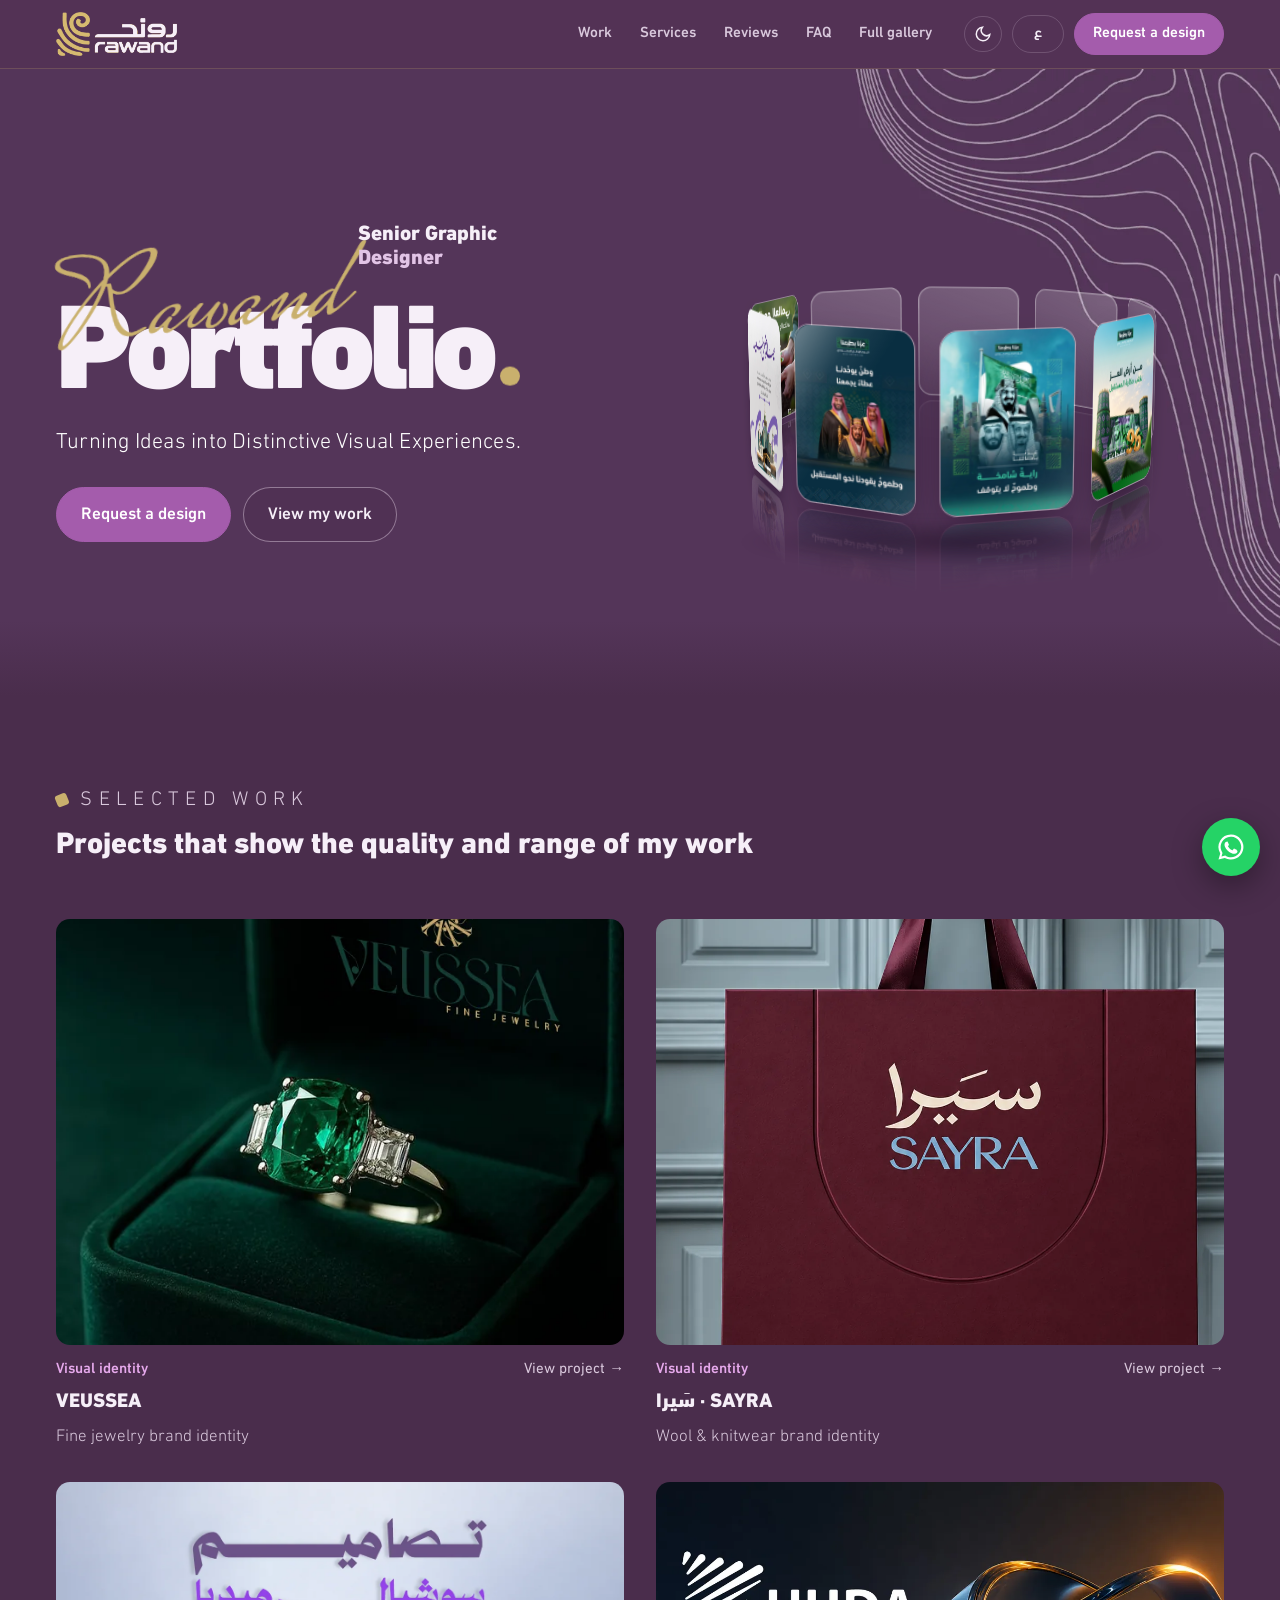
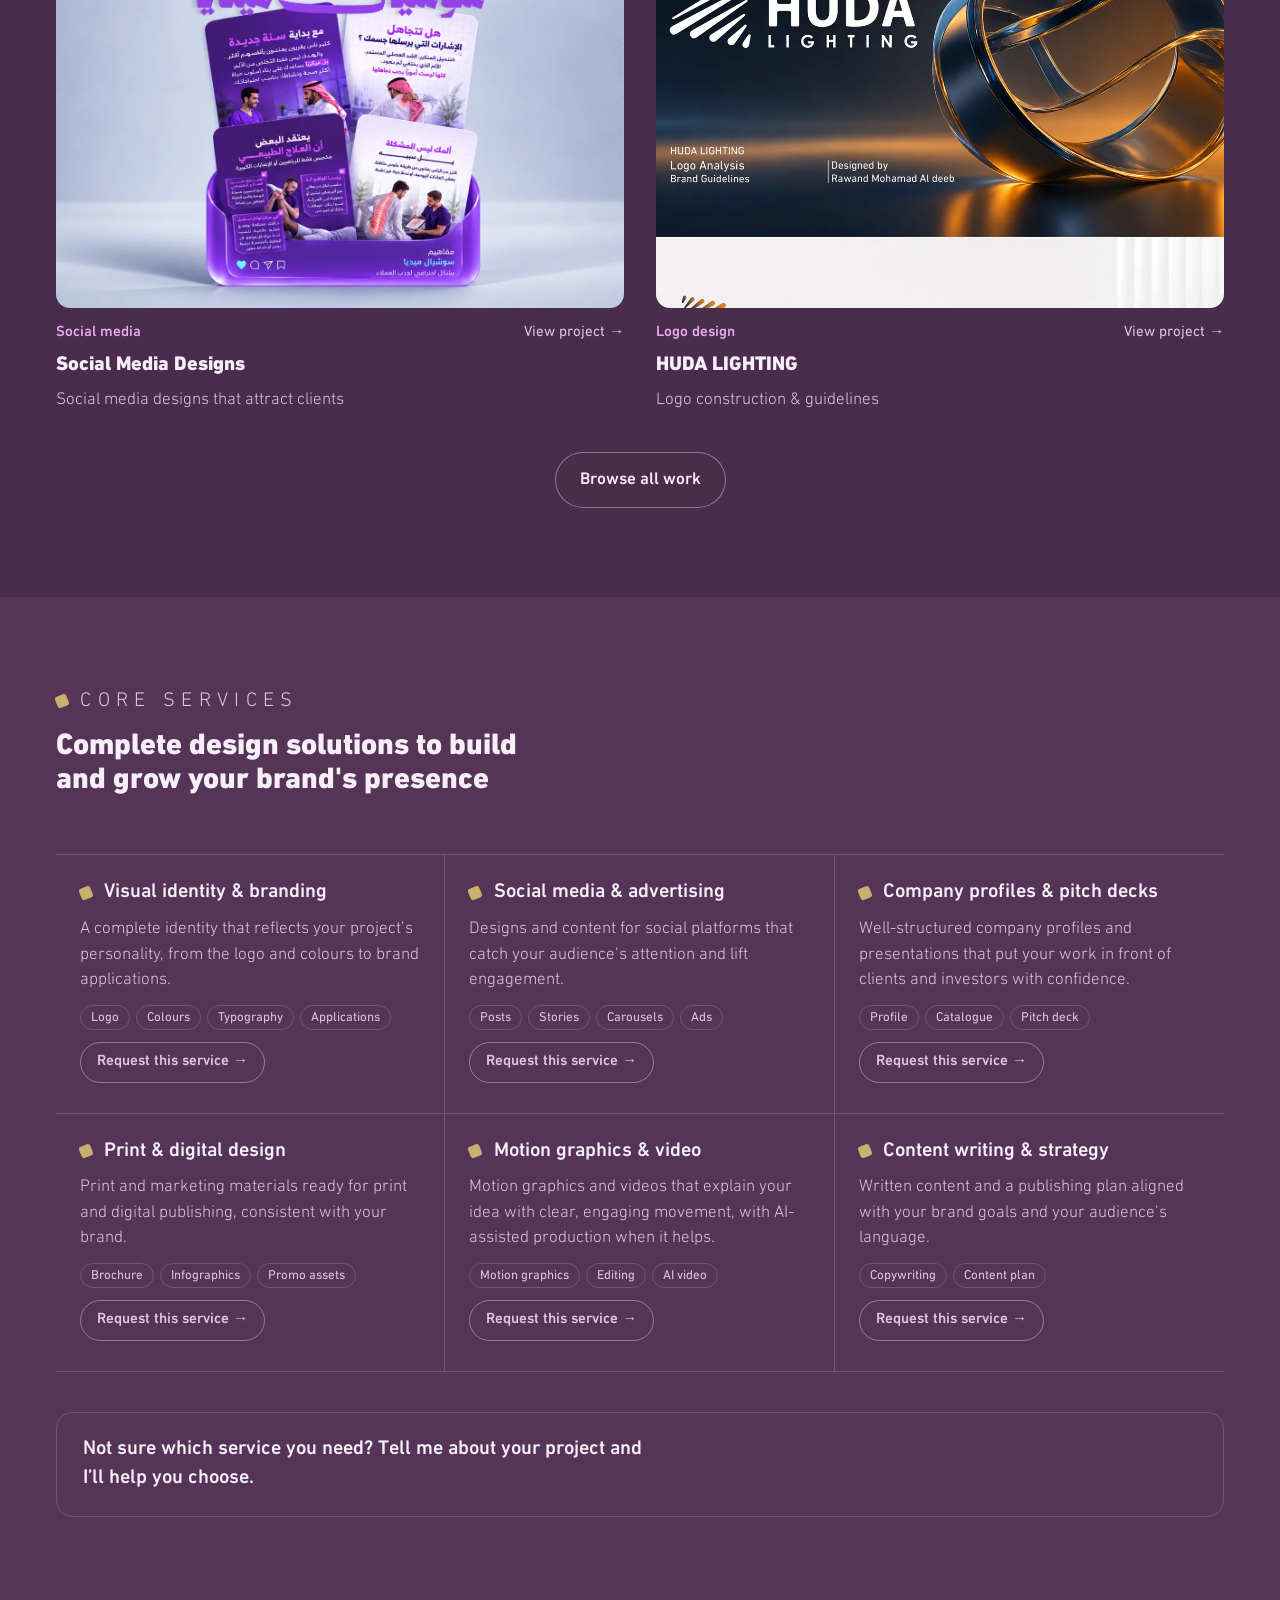
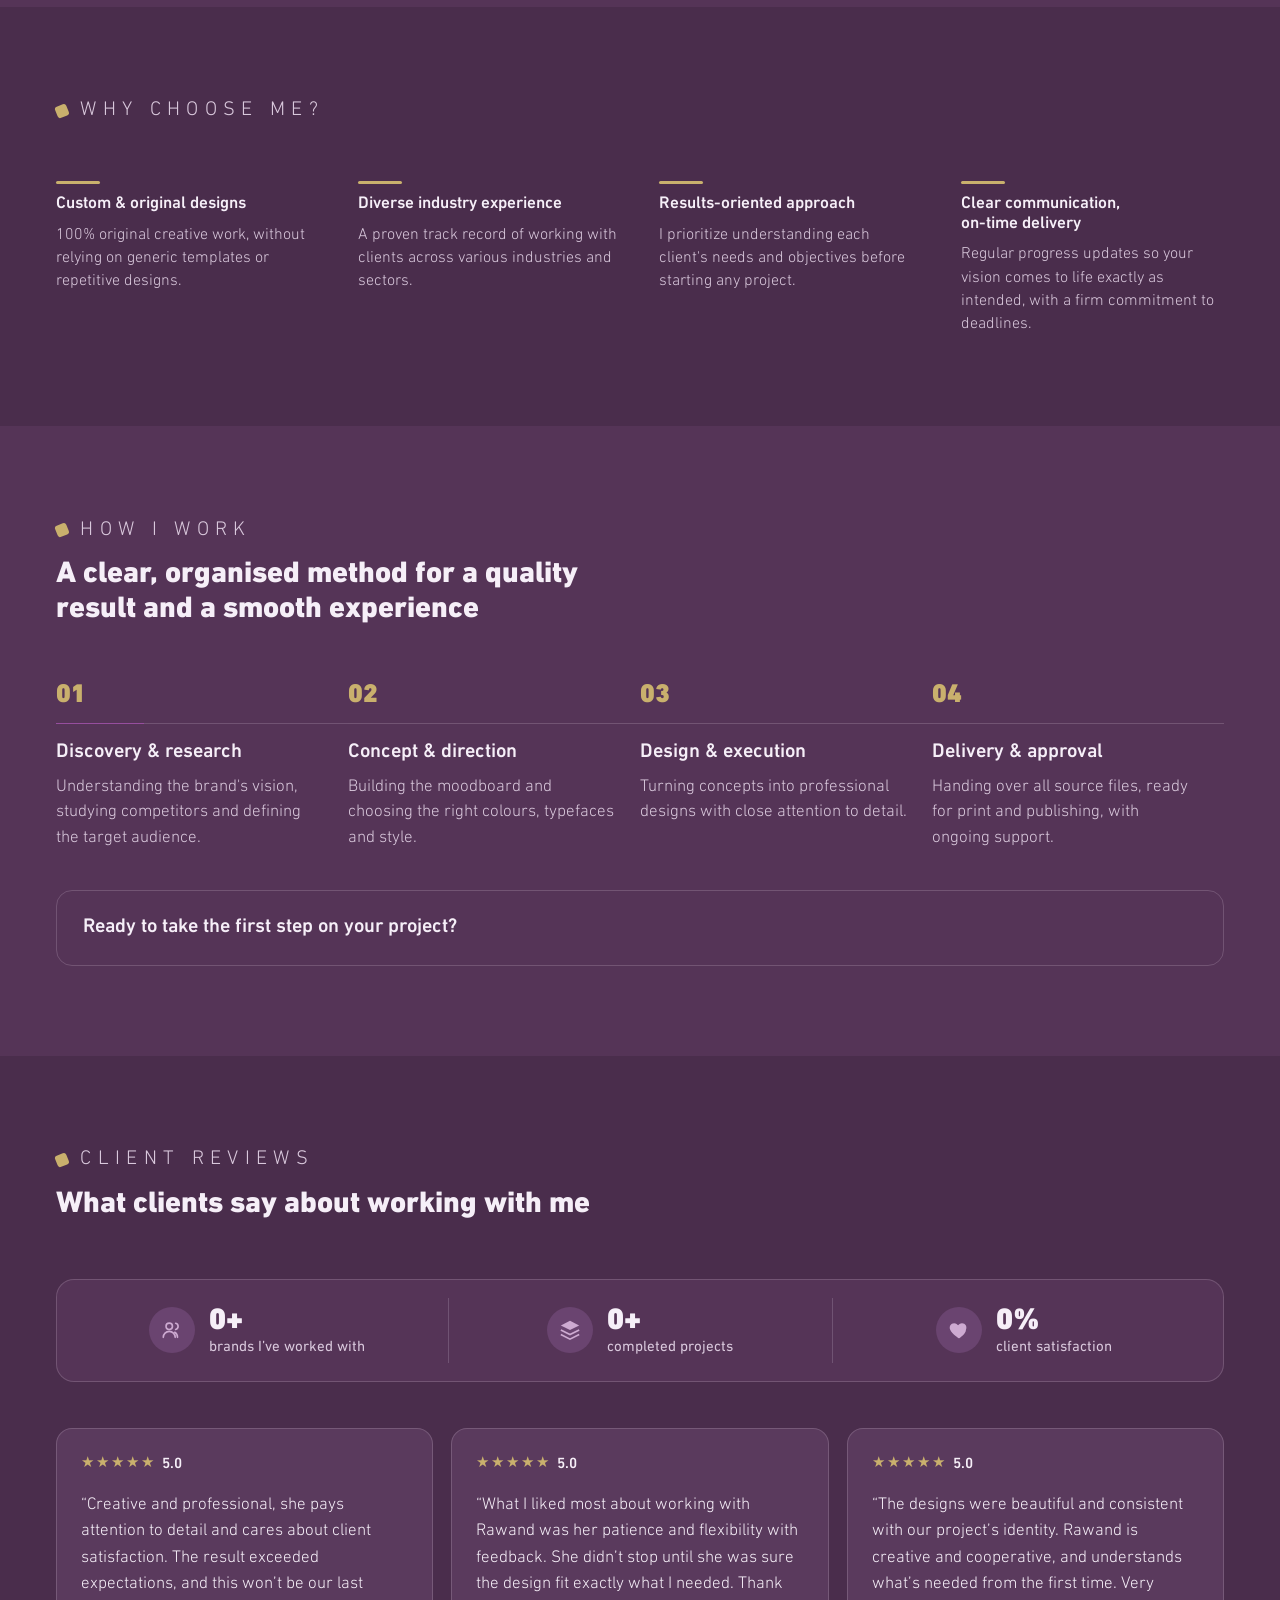
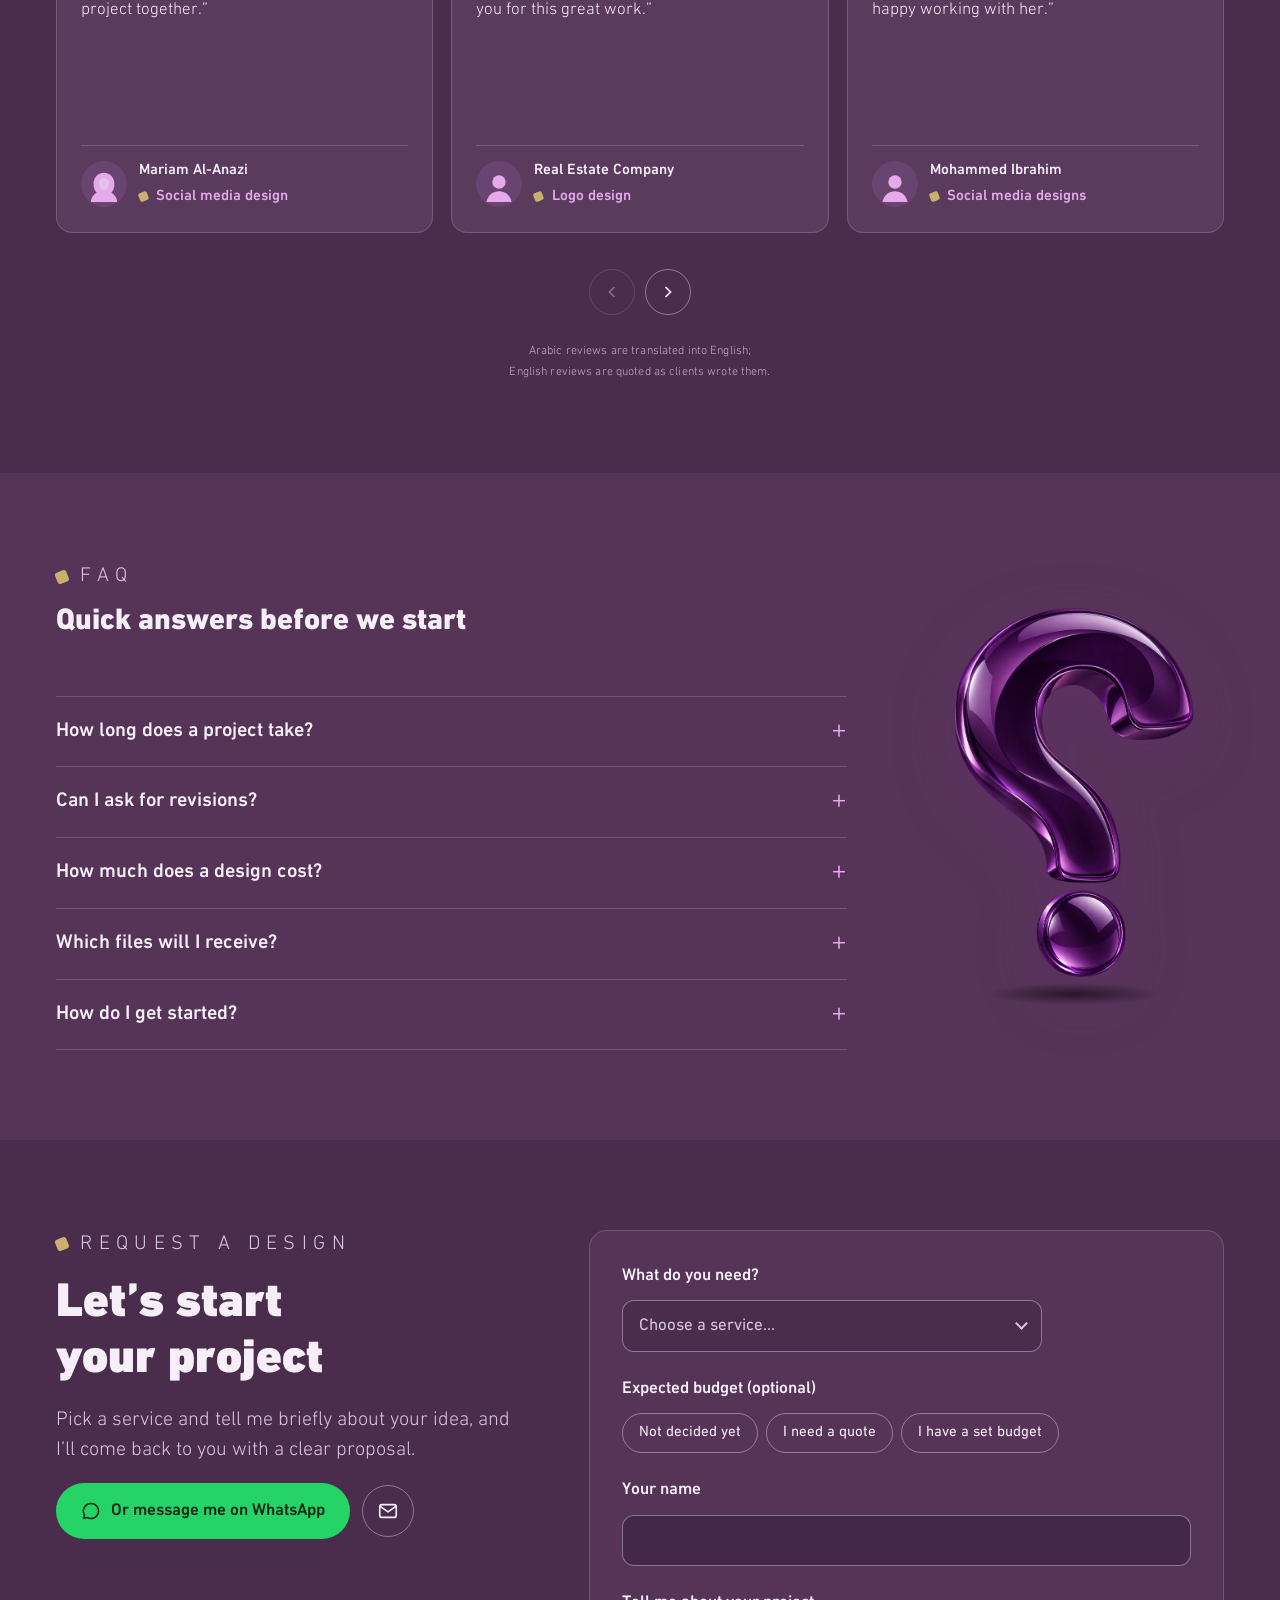
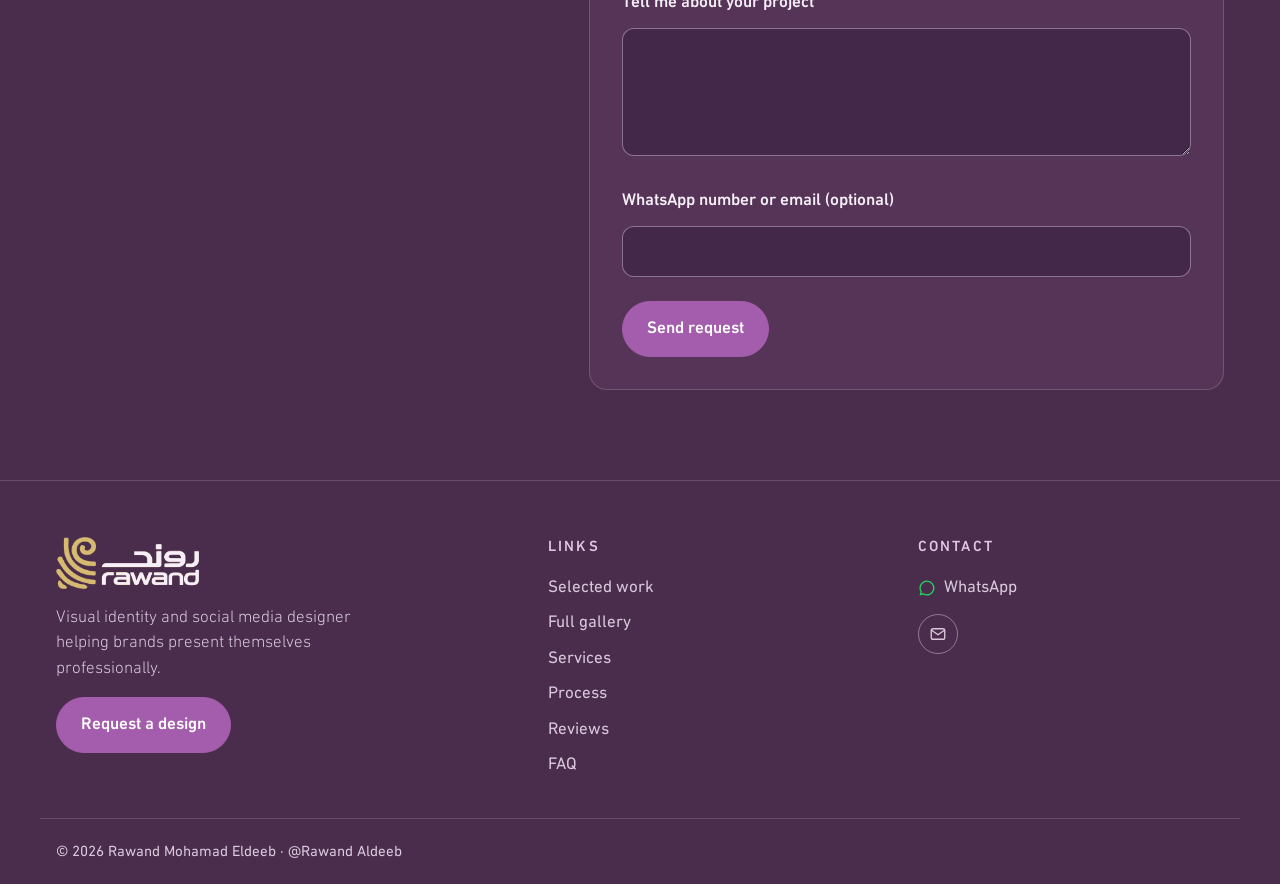
==== commit a0cae538: "Request form: services as a dropdown list Co-Authored-By: Claude Opus 5.5 <noreply@anthropic.com> Cl" ====
--- a/index.html
+++ b/index.html
@@ -376,6 +376,14 @@
 .req fieldset{border:0;padding:0;margin:0;min-width:0}
 .req legend,.req .fld label{display:block;font-weight:500;margin-bottom:12px;padding:0}
 .pills{display:flex;flex-wrap:wrap;gap:8px}
+.sel-wrap{position:relative;max-width:420px}
+.req .sel-wrap select{appearance:none;-webkit-appearance:none;width:100%;font:inherit;color:var(--fg);background:var(--ink);border:1px solid var(--line-strong);border-radius:12px;padding:12px 16px;padding-inline-end:44px;cursor:pointer;transition:border-color .2s,box-shadow .2s}
+.req .sel-wrap select:hover{border-color:var(--orchid)}
+.req .sel-wrap select:focus{outline:none;border-color:var(--orchid);box-shadow:0 0 0 3px rgba(150,78,158,.28)}
+.req .sel-wrap select:invalid,.req .sel-wrap select.empty{color:var(--muted)}
+.req .sel-wrap select option{color:var(--fg);background:var(--plum)}
+.sel-wrap::after{content:"";position:absolute;inset-inline-end:16px;top:50%;width:9px;height:9px;margin-top:-7px;border-right:2px solid var(--lilac);border-bottom:2px solid var(--lilac);transform:rotate(45deg);pointer-events:none;transition:transform .2s}
+.sel-wrap:focus-within::after{transform:translateY(4px) rotate(225deg)}
 .bud-amt{display:inline-flex;animation:budIn .35s cubic-bezier(.3,1.4,.5,1)}
 .req .bud-amt input[type="text"]{font:inherit;color:var(--fg);background:var(--ink);border:1px solid var(--orchid);border-radius:999px;padding:9px 16px;width:190px;max-width:100%;outline:none;transition:box-shadow .2s}
 .req .bud-amt input[type="text"]:focus{box-shadow:0 0 0 3px rgba(150,78,158,.28)}
@@ -1032,7 +1040,7 @@
       <form class="req" id="reqForm" novalidate>
         <fieldset>
           <legend><span data-l="ar">ما الخدمة التي تحتاجها؟</span><span data-l="en">What do you need?</span></legend>
-          <div class="pills"><label class="pill"><input type="radio" name="svc" value="identity" data-ar="هوية بصرية" data-en="Visual identity"><span><span data-l="ar">هوية بصرية</span><span data-l="en">Visual identity</span></span></label><label class="pill"><input type="radio" name="svc" value="social" data-ar="تصاميم سوشيال ميديا" data-en="Social media"><span><span data-l="ar">تصاميم سوشيال ميديا</span><span data-l="en">Social media</span></span></label><label class="pill"><input type="radio" name="svc" value="profile" data-ar="ملفات شركات وعروض تقديمية" data-en="Profiles &amp; decks"><span><span data-l="ar">ملفات شركات وعروض تقديمية</span><span data-l="en">Profiles &amp; decks</span></span></label><label class="pill"><input type="radio" name="svc" value="print" data-ar="مطبوعات" data-en="Print"><span><span data-l="ar">مطبوعات</span><span data-l="en">Print</span></span></label><label class="pill"><input type="radio" name="svc" value="motion" data-ar="موشن جرافيك" data-en="Motion graphics"><span><span data-l="ar">موشن جرافيك</span><span data-l="en">Motion graphics</span></span></label><label class="pill"><input type="radio" name="svc" value="content" data-ar="كتابة محتوى" data-en="Content writing"><span><span data-l="ar">كتابة محتوى</span><span data-l="en">Content writing</span></span></label><label class="pill"><input type="radio" name="svc" value="other" data-ar="خدمة أخرى" data-en="Something else"><span><span data-l="ar">خدمة أخرى</span><span data-l="en">Something else</span></span></label></div>
+          <div class="sel-wrap"><select id="fSvc" aria-label="ما الخدمة التي تحتاجها؟"><option value="" data-ar="اختر الخدمة…" data-en="Choose a service…">اختر الخدمة…</option><option value="identity" data-ar="هوية بصرية" data-en="Visual identity">هوية بصرية</option><option value="social" data-ar="تصاميم سوشيال ميديا" data-en="Social media">تصاميم سوشيال ميديا</option><option value="profile" data-ar="ملفات شركات وعروض تقديمية" data-en="Profiles &amp; decks">ملفات شركات وعروض تقديمية</option><option value="print" data-ar="مطبوعات" data-en="Print">مطبوعات</option><option value="motion" data-ar="موشن جرافيك" data-en="Motion graphics">موشن جرافيك</option><option value="content" data-ar="كتابة محتوى" data-en="Content writing">كتابة محتوى</option><option value="other" data-ar="خدمة أخرى" data-en="Something else">خدمة أخرى</option></select></div>
         </fieldset>
         <fieldset>
           <legend><span data-l="ar">الميزانية المتوقعة (اختياري)</span><span data-l="en">Expected budget (optional)</span></legend>
@@ -1603,11 +1611,21 @@
   // service buttons preselect the form
   var form=document.getElementById('reqForm');
   document.querySelectorAll('.svc-cta').forEach(function(b){b.addEventListener('click',function(){
-    var r=form.querySelector('input[name="svc"][value="'+b.dataset.svc+'"]'); if(r) r.checked=true;
+    var fs=document.getElementById('fSvc'); if(fs){fs.value=b.dataset.svc; fs.classList.remove('empty');}
     if(location.hash!=='#contact'){location.hash='contact';} else {document.getElementById('contact').scrollIntoView();}
     setTimeout(function(){document.getElementById('fMsg').focus({preventScroll:true})},400);
   })});
 
+
+  // service dropdown: labels follow the page language
+  (function(){
+    var fs=document.getElementById('fSvc'); if(!fs) return;
+    function relabel(){ var l=root.lang==='en'?'en':'ar'; Array.prototype.forEach.call(fs.options,function(o){o.textContent=o.dataset[l]}); fs.setAttribute('aria-label',l==='en'?'What do you need?':'ما الخدمة التي تحتاجها؟'); }
+    function mark(){ fs.classList.toggle('empty',!fs.value) }
+    relabel(); mark();
+    new MutationObserver(relabel).observe(root,{attributes:true,attributeFilter:['lang']});
+    fs.addEventListener('change',mark);
+  })();
   // request form -> WhatsApp message
   var ok=document.getElementById('fOk'), err=document.getElementById('fErr'), sub=document.getElementById('fSubmit');
   // budget: amount field next to "I have a set budget"
@@ -1620,7 +1638,7 @@
   }); });
   form.addEventListener('submit',function(e){
     e.preventDefault();
-    var l=root.lang, svc=form.querySelector('input[name="svc"]:checked'), bud=form.querySelector('input[name="budget"]:checked');
+    var l=root.lang, svc=(function(){var x=document.getElementById('fSvc');return x&&x.value?x.selectedOptions[0]:null})(), bud=form.querySelector('input[name="budget"]:checked');
     if(!svc){err.hidden=false; return;}
     err.hidden=true;
     var nm=document.getElementById('fName').value.trim(), msg=document.getElementById('fMsg').value.trim();
